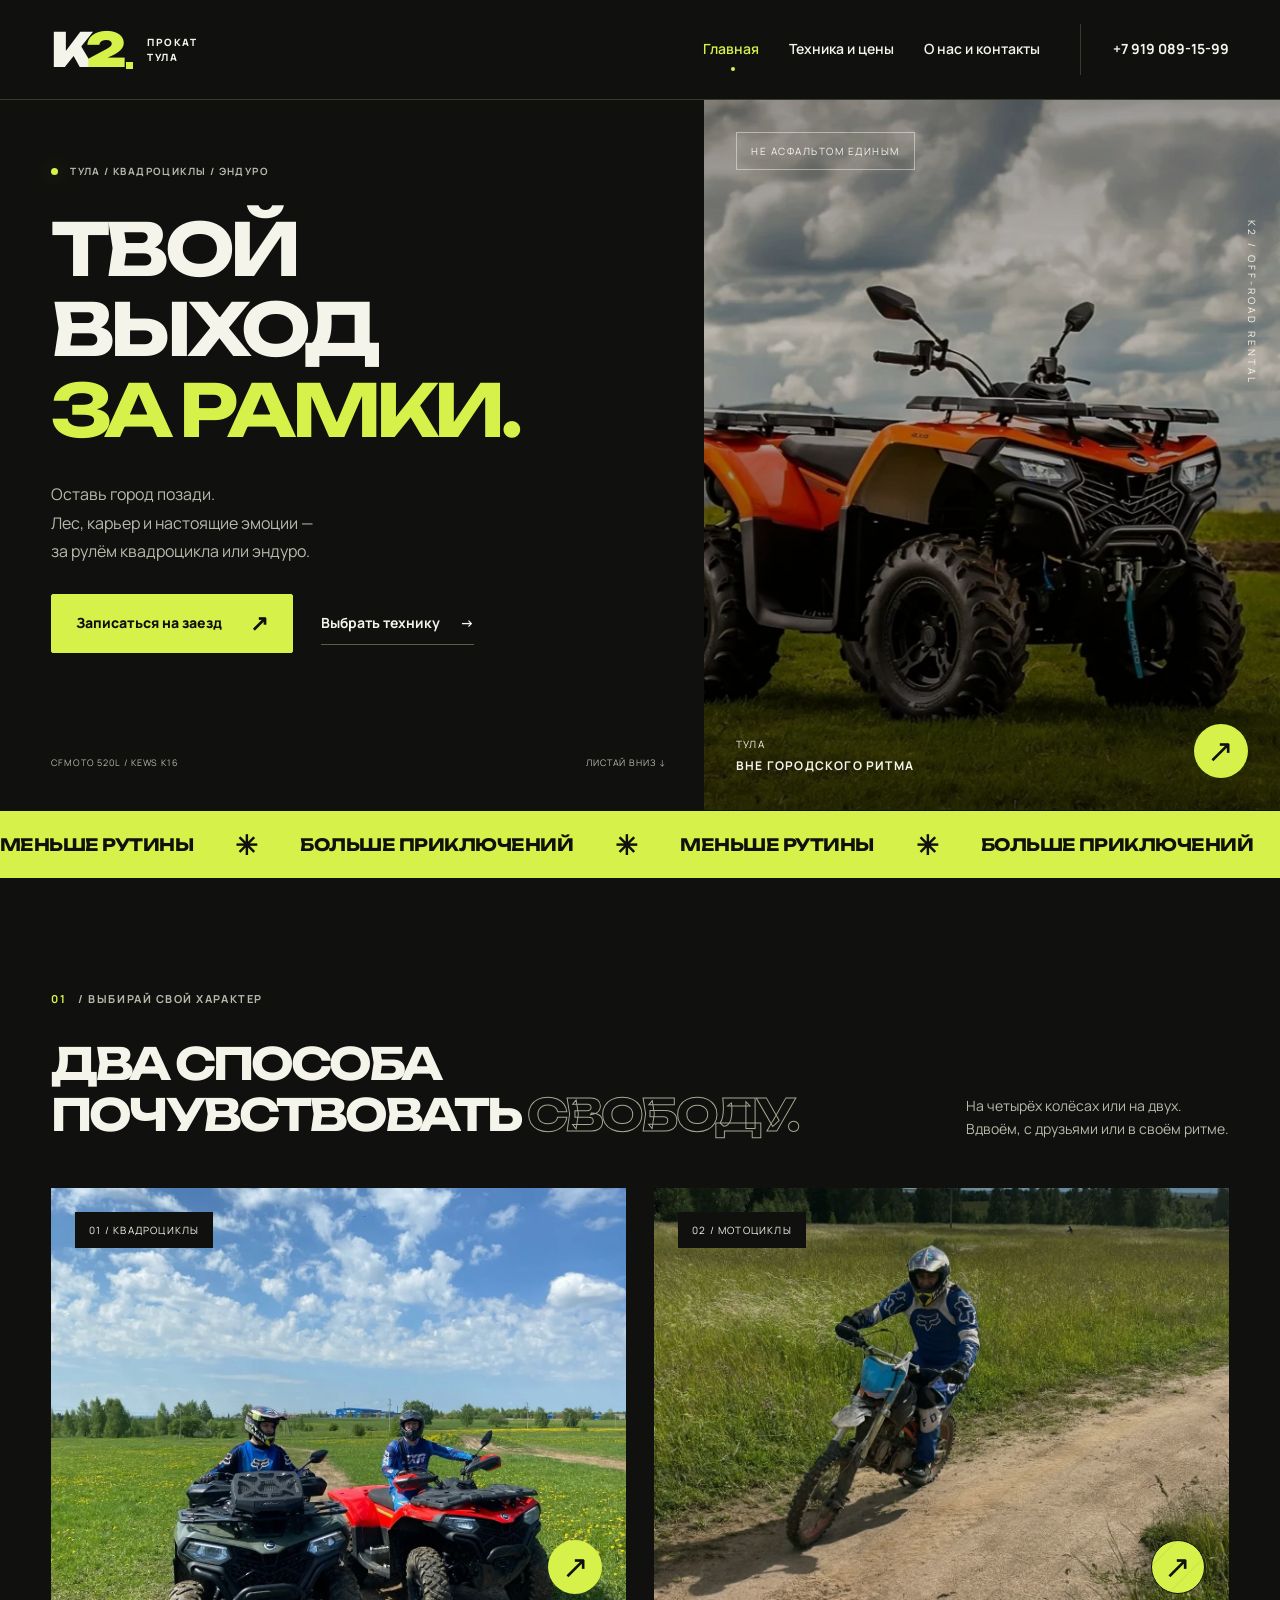
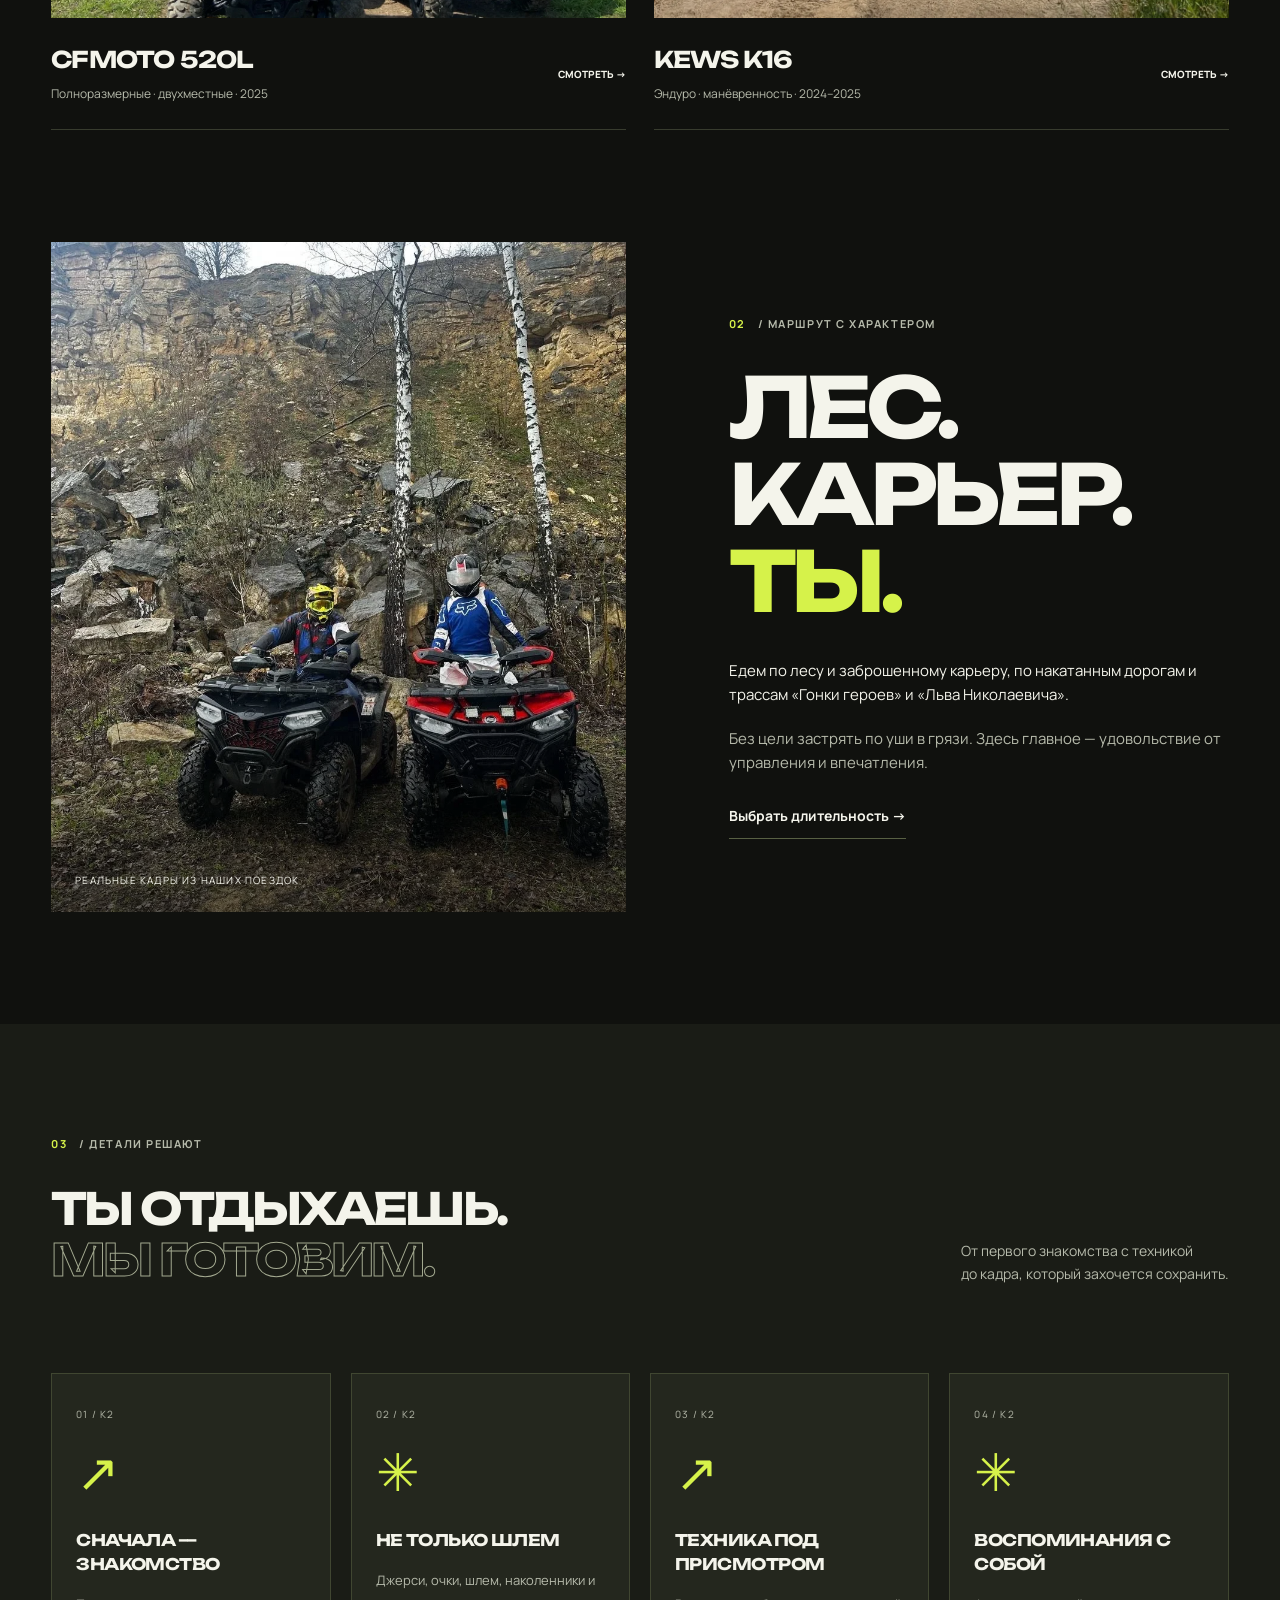
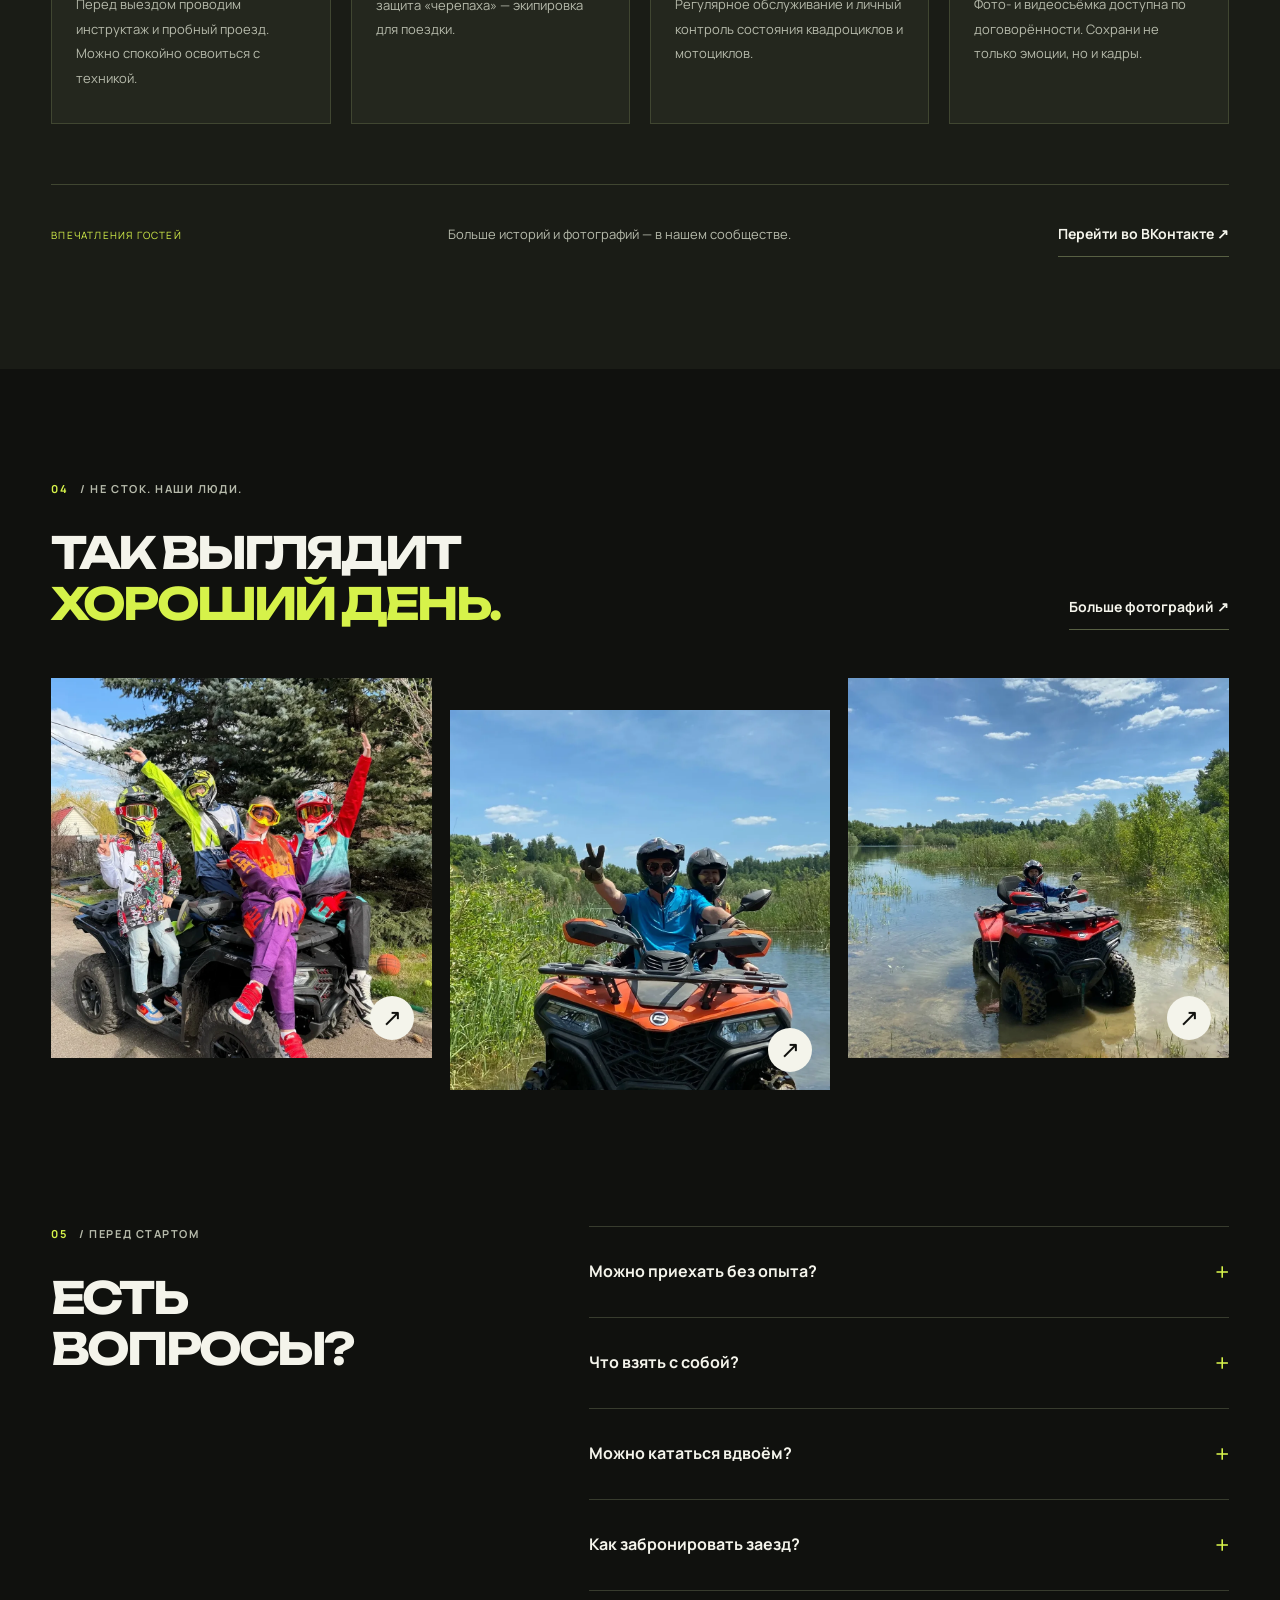
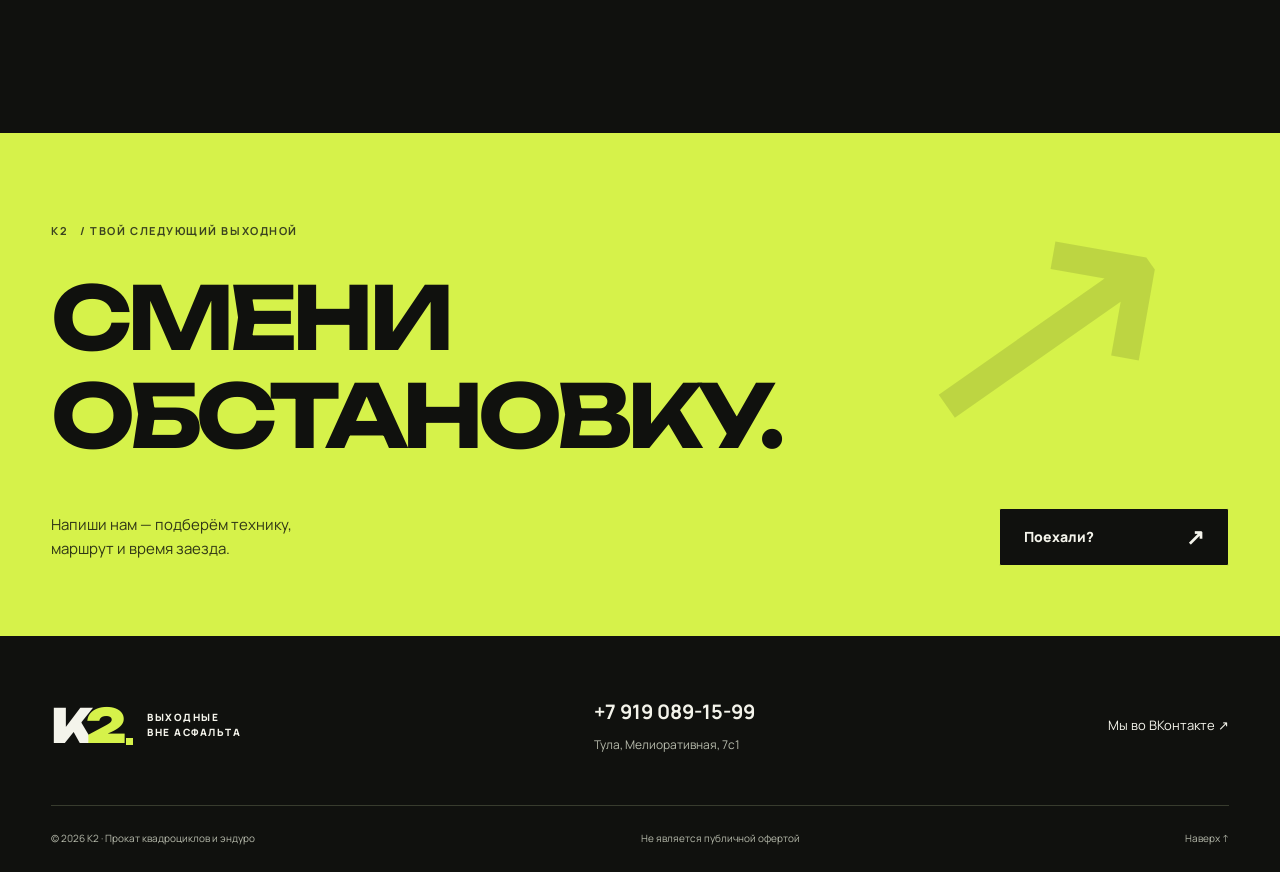
==== index.html @ 53bbabae "feat: build three-page K2 rental website with real VK photos and animations" ====
<!doctype html>
<html lang="ru"><head><meta charset="utf-8"><meta name="viewport" content="width=device-width, initial-scale=1"><meta name="theme-color" content="#10110e"><title>K2 — прокат квадроциклов и эндуро в Туле</title><meta name="description" content="Квадроциклы CFMOTO 520L и эндуро KEWS K16 в Туле. Лес, карьер, экипировка и инструктаж. Выбери свой формат отдыха с K2."><meta property="og:title" content="K2 — прокат квадроциклов и эндуро в Туле"><meta property="og:description" content="Квадроциклы CFMOTO 520L и эндуро KEWS K16 в Туле. Лес, карьер, экипировка и инструктаж. Выбери свой формат отдыха с K2."><meta property="og:type" content="website"><link rel="icon" href="assets/favicon.svg" type="image/svg+xml"><link rel="stylesheet" href="assets/fonts/fonts.css"><link rel="stylesheet" href="assets/site.css"><script src="assets/site.js" defer></script></head>
<body><a class="skip" href="#main">К содержанию</a><header class="header"><a class="brand" href="index.html" aria-label="K2 — главная"><span class="brand-mark">K<span>2</span><i></i></span><span class="brand-caption">ПРОКАТ<br>ТУЛА</span></a><nav class="nav" id="navigation" aria-label="Основная навигация"><a href="index.html" aria-current=page>Главная</a><a href="rental.html" >Техника и цены</a><a href="contacts.html" >О нас и контакты</a></nav><a class="header-phone" href="tel:+79190891599">+7 919 089-15-99</a><button class="menu-toggle" aria-expanded="false" aria-controls="navigation" aria-label="Открыть меню"><span></span><span></span></button></header>
<main id="main">
<section class="hero"><div class="hero-copy"><p class="eyebrow"><span class="status-dot"></span> ТУЛА / КВАДРОЦИКЛЫ / ЭНДУРО</p><h1>ТВОЙ<br>ВЫХОД<br><span class="accent">ЗА РАМКИ.</span></h1><p class="hero-lead">Оставь город позади.<br>Лес, карьер и настоящие эмоции —<br>за рулём квадроцикла или эндуро.</p><div class="hero-actions"><a class="button" href="https://vk.me/k2renttula" target="_blank" rel="noopener noreferrer">Записаться на заезд <span aria-hidden="true">↗</span></a><a class="text-link" href="rental.html">Выбрать технику <span>→</span></a></div><div class="hero-meta"><span>CFMOTO 520L / KEWS K16</span><a href="#fleet" aria-label="Перейти к технике">ЛИСТАЙ ВНИЗ ↓</a></div></div><div class="hero-visual"><img class="" src="assets/img/ride-0.webp" alt="Оранжевый квадроцикл K2 на фоне поля и облачного неба" fetchpriority=high decoding="sync"><span class="visual-top">НЕ АСФАЛЬТОМ ЕДИНЫМ</span><div class="visual-bottom"><span>ТУЛА<br><strong>ВНЕ ГОРОДСКОГО РИТМА</strong></span><span class="round-arrow" aria-hidden="true">↗</span></div><div class="vertical-label">K2 / OFF-ROAD RENTAL</div></div></section>
<div class="ticker" aria-hidden="true"><div><span>МЕНЬШЕ РУТИНЫ</span><b>✳</b><span>БОЛЬШЕ ПРИКЛЮЧЕНИЙ</span><b>✳</b><span>МЕНЬШЕ РУТИНЫ</span><b>✳</b><span>БОЛЬШЕ ПРИКЛЮЧЕНИЙ</span><b>✳</b><span>МЕНЬШЕ РУТИНЫ</span><b>✳</b><span>БОЛЬШЕ ПРИКЛЮЧЕНИЙ</span><b>✳</b><span>МЕНЬШЕ РУТИНЫ</span><b>✳</b><span>БОЛЬШЕ ПРИКЛЮЧЕНИЙ</span><b>✳</b></div></div>
<section class="section fleet" id="fleet"><div class="section-heading reveal"><div><p class="eyebrow"><span>01</span> / ВЫБИРАЙ СВОЙ ХАРАКТЕР</p><h2>ДВА СПОСОБА<br>ПОЧУВСТВОВАТЬ <span class="outline">СВОБОДУ.</span></h2></div><p>На четырёх колёсах или на двух.<br>Вдвоём, с друзьями или в своём ритме.</p></div><div class="fleet-grid"><a class="fleet-card reveal" href="rental.html#atv"><div class="fleet-photo"><img class="" src="assets/img/ride-5.webp" alt="Два квадроцикла K2 на маршруте в поле" loading=eager decoding="sync"><span class="tag">01 / КВАДРОЦИКЛЫ</span><span class="round-arrow">↗</span></div><div class="fleet-caption"><div><h3>CFMOTO 520L</h3><p>Полноразмерные · двухместные · 2025</p></div><span>СМОТРЕТЬ →</span></div></a><a class="fleet-card enduro-card reveal" href="rental.html#enduro"><div class="fleet-photo enduro-photo"><img src="assets/img/enduro.webp" alt="Гость K2 на эндуро на грунтовой дороге" loading="eager" decoding="sync"><span class="tag">02 / МОТОЦИКЛЫ</span><span class="round-arrow">↗</span></div><div class="fleet-caption"><div><h3>KEWS K16</h3><p>Эндуро · манёвренность · 2024–2025</p></div><span>СМОТРЕТЬ →</span></div></a></div></section>
<section class="section route-section"><div class="route-photo"><img class="" src="assets/img/ride-1.webp" alt="Гости K2 на квадроциклах у скалистого карьера" loading=eager decoding="sync"><span class="image-note">РЕАЛЬНЫЕ КАДРЫ ИЗ НАШИХ ПОЕЗДОК</span></div><div class="route-copy reveal"><p class="eyebrow"><span>02</span> / МАРШРУТ С ХАРАКТЕРОМ</p><h2>ЛЕС.<br>КАРЬЕР.<br><span class="accent">ТЫ.</span></h2><p>Едем по лесу и заброшенному карьеру, по накатанным дорогам и трассам «Гонки героев» и «Льва Николаевича».</p><p class="muted">Без цели застрять по уши в грязи. Здесь главное — удовольствие от управления и впечатления.</p><a class="text-link" href="rental.html#prices">Выбрать длительность →</a></div></section>
<section class="section experience"><div class="section-heading reveal"><div><p class="eyebrow"><span>03</span> / ДЕТАЛИ РЕШАЮТ</p><h2>ТЫ ОТДЫХАЕШЬ.<br><span class="outline">МЫ ГОТОВИМ.</span></h2></div><p>От первого знакомства с техникой<br>до кадра, который захочется сохранить.</p></div><div class="floating-stage"><article class="float-card"><span class="card-index">01 / K2</span><span class="float-symbol" aria-hidden="true">↗</span><h3>СНАЧАЛА — ЗНАКОМСТВО</h3><p>Перед выездом проводим инструктаж и пробный проезд. Можно спокойно освоиться с техникой.</p></article><article class="float-card"><span class="card-index">02 / K2</span><span class="float-symbol" aria-hidden="true">✳</span><h3>НЕ ТОЛЬКО ШЛЕМ</h3><p>Джерси, очки, шлем, наколенники и защита «черепаха» — экипировка для поездки.</p></article><article class="float-card"><span class="card-index">03 / K2</span><span class="float-symbol" aria-hidden="true">↗</span><h3>ТЕХНИКА ПОД ПРИСМОТРОМ</h3><p>Регулярное обслуживание и личный контроль состояния квадроциклов и мотоциклов.</p></article><article class="float-card"><span class="card-index">04 / K2</span><span class="float-symbol" aria-hidden="true">✳</span><h3>ВОСПОМИНАНИЯ С СОБОЙ</h3><p>Фото- и видеосъёмка доступна по договорённости. Сохрани не только эмоции, но и кадры.</p></article></div><div class="review-note"><span>ВПЕЧАТЛЕНИЯ ГОСТЕЙ</span><p>Больше историй и фотографий — в нашем сообществе.</p><a class="text-link" href="https://vk.ru/k2renttula" target="_blank" rel="noopener noreferrer">Перейти во ВКонтакте ↗</a></div></section>
<section class="section moments"><div class="section-heading reveal"><div><p class="eyebrow"><span>04</span> / НЕ СТОК. НАШИ ЛЮДИ.</p><h2>ТАК ВЫГЛЯДИТ<br><span class="accent">ХОРОШИЙ ДЕНЬ.</span></h2></div><a class="text-link" href="contacts.html#gallery">Больше фотографий ↗</a></div><div class="photo-grid"><button class="photo-button photo-0" data-photo="assets/img/ride-2.webp" data-caption="Друзья в яркой экипировке перед поездкой" aria-label="Увеличить: Друзья в яркой экипировке перед поездкой"><img class="" src="assets/img/ride-2.webp" alt="Друзья в яркой экипировке перед поездкой" loading=eager decoding="sync"><span aria-hidden="true">↗</span></button><button class="photo-button photo-1" data-photo="assets/img/ride-6.webp" data-caption="Поездка вдвоём на оранжевом квадроцикле" aria-label="Увеличить: Поездка вдвоём на оранжевом квадроцикле"><img class="" src="assets/img/ride-6.webp" alt="Поездка вдвоём на оранжевом квадроцикле" loading=eager decoding="sync"><span aria-hidden="true">↗</span></button><button class="photo-button photo-2" data-photo="assets/img/ride-8.webp" data-caption="Квадроцикл у воды на маршруте K2" aria-label="Увеличить: Квадроцикл у воды на маршруте K2"><img class="" src="assets/img/ride-8.webp" alt="Квадроцикл у воды на маршруте K2" loading=eager decoding="sync"><span aria-hidden="true">↗</span></button></div></section>
<section class="section faq-section"><div><p class="eyebrow"><span>05</span> / ПЕРЕД СТАРТОМ</p><h2>ЕСТЬ<br>ВОПРОСЫ?</h2></div><div class="faq-list"><details><summary>Можно приехать без опыта?<span aria-hidden="true">+</span></summary><p>Перед арендой проводим инструктаж и тестовый проезд. Расскажи при записи о своём опыте: поможем выбрать подходящую технику и формат.</p></details><details><summary>Что взять с собой?<span aria-hidden="true">+</span></summary><p>Надень удобную одежду по погоде и закрытую обувь, которую не жалко испачкать. Комплект экипировки и необходимые документы уточни при записи.</p></details><details><summary>Можно кататься вдвоём?<span aria-hidden="true">+</span></summary><p>CFMOTO 520L — полноразмерный двухместный квадроцикл. Условия поездки с пассажиром и итоговую стоимость уточни у администратора.</p></details><details><summary>Как забронировать заезд?<span aria-hidden="true">+</span></summary><p>Напиши в сообщения сообщества ВКонтакте или позвони по номеру +7 919 089-15-99. Согласуем дату, время, технику и стоимость. Кнопка записи открывает диалог с K2.</p></details></div></section><section class="cta section"><div class="cta-orbit" aria-hidden="true">↗</div><p class="eyebrow"><span>K2</span> / ТВОЙ СЛЕДУЮЩИЙ ВЫХОДНОЙ</p><h2>СМЕНИ<br>ОБСТАНОВКУ<span class="accent">.</span></h2><div class="cta-bottom"><p>Напиши нам — подберём технику,<br>маршрут и время заезда.</p><a class="button" href="https://vk.me/k2renttula" target="_blank" rel="noopener noreferrer">Поехали? <span aria-hidden="true">↗</span></a></div></section></main>
<footer class="footer"><div class="footer-top"><a class="brand" href="index.html"><span class="brand-mark">K<span>2</span><i></i></span><span class="brand-caption">ВЫХОДНЫЕ<br>ВНЕ АСФАЛЬТА</span></a><div><a href="tel:+79190891599">+7 919 089-15-99</a><p>Тула, Мелиоративная, 7с1</p></div><a href="https://vk.ru/k2renttula" target="_blank" rel="noopener noreferrer">Мы во ВКонтакте ↗</a></div><div class="footer-bottom"><span>© <span data-year>2026</span> K2 · Прокат квадроциклов и эндуро</span><span>Не является публичной офертой</span><a href="#main">Наверх ↑</a></div></footer>
<dialog class="lightbox" aria-label="Просмотр фотографии"><button class="lightbox-close" aria-label="Закрыть фотографию">×</button><button class="lightbox-prev" aria-label="Предыдущая фотография">←</button><figure><img src="assets/img/ride-0.webp" alt=""><figcaption></figcaption></figure><button class="lightbox-next" aria-label="Следующая фотография">→</button></dialog></body></html>
---- assets/fonts/fonts.css ----
@font-face {
  font-family: 'Manrope';
  font-style: normal;
  font-weight: 400;
  font-display: swap;
  src: url(font-0.ttf) format('truetype');
}
@font-face {
  font-family: 'Manrope';
  font-style: normal;
  font-weight: 500;
  font-display: swap;
  src: url(font-1.ttf) format('truetype');
}
@font-face {
  font-family: 'Manrope';
  font-style: normal;
  font-weight: 600;
  font-display: swap;
  src: url(font-2.ttf) format('truetype');
}
@font-face {
  font-family: 'Manrope';
  font-style: normal;
  font-weight: 700;
  font-display: swap;
  src: url(font-3.ttf) format('truetype');
}
@font-face {
  font-family: 'Manrope';
  font-style: normal;
  font-weight: 800;
  font-display: swap;
  src: url(font-4.ttf) format('truetype');
}
@font-face {
  font-family: 'Unbounded';
  font-style: normal;
  font-weight: 500;
  font-display: swap;
  src: url(font-5.ttf) format('truetype');
}
@font-face {
  font-family: 'Unbounded';
  font-style: normal;
  font-weight: 600;
  font-display: swap;
  src: url(font-6.ttf) format('truetype');
}
@font-face {
  font-family: 'Unbounded';
  font-style: normal;
  font-weight: 700;
  font-display: swap;
  src: url(font-7.ttf) format('truetype');
}
@font-face {
  font-family: 'Unbounded';
  font-style: normal;
  font-weight: 800;
  font-display: swap;
  src: url(font-8.ttf) format('truetype');
}
@font-face {
  font-family: 'Unbounded';
  font-style: normal;
  font-weight: 900;
  font-display: swap;
  src: url(font-9.ttf) format('truetype');
}
---- assets/site.css ----
:root{--bg:#10110e;--surface:#1a1c16;--ink:#f4f4eb;--dim:#b6baab;--accent:#d6f24a;--line:#383c2e;--display:'Unbounded',sans-serif;--body:'Manrope',Arial,sans-serif}*{box-sizing:border-box}html{scroll-behavior:smooth;scroll-padding-top:100px}body{margin:0;background:var(--bg);color:var(--ink);font:16px/1.6 var(--body);overflow-x:clip}a{color:inherit;text-decoration:none}button,input{font:inherit}button,a{-webkit-tap-highlight-color:transparent}button{color:inherit}button:not(:disabled),summary{cursor:pointer}img{display:block;width:100%;height:100%;object-fit:cover}h1,h2,h3,p,figure{margin:0}h1,h2,h3{font-family:var(--display);font-weight:700}h1,h2{line-height:1.16;letter-spacing:-.065em}h1{font-size:clamp(36px,5.9vw,92px)}h2{font-size:clamp(30px,3.45vw,54px)}h3{line-height:1.4;letter-spacing:-.035em}p{max-width:65ch}a,button{touch-action:manipulation}a:focus-visible,button:focus-visible,summary:focus-visible{outline:3px solid var(--accent);outline-offset:6px}.skip{position:fixed;top:-100px;left:20px;padding:12px 20px;background:var(--accent);color:var(--bg);z-index:100}.skip:focus{top:16px}.header{height:100px;display:flex;align-items:center;gap:40px;padding:0 4vw;border-bottom:1px solid var(--line);position:relative;z-index:20;background:var(--bg)}.brand{display:flex;align-items:center;gap:18px;flex-shrink:0}.brand-mark{font-family:var(--display);font-size:47px;font-weight:900;line-height:1;letter-spacing:-7px;position:relative;padding-right:9px}.brand-mark>span{color:var(--accent)}.brand-mark i{display:block;background:var(--accent);width:7px;height:7px;position:absolute;right:-4px;bottom:4px}.brand-caption{font-size:10px;font-weight:800;line-height:1.5;letter-spacing:.15em}.nav{display:flex;gap:30px;margin-left:auto;font-size:14px;font-weight:600}.nav a{position:relative;padding:14px 0}.nav a[aria-current],.nav a:hover{color:var(--accent)}.nav a[aria-current]:after{content:'';width:4px;height:4px;background:var(--accent);position:absolute;bottom:4px;left:50%;border-radius:50%}.header-phone{font-size:14px;font-weight:700;border-left:1px solid var(--line);padding:14px 0 14px 32px}.menu-toggle{display:none;border:0;background:none;width:48px;height:48px;padding:12px}.menu-toggle span{display:block;background:var(--ink);height:2px;margin:6px 0;transition:transform .25s}.section{padding:112px 4vw;max-width:1680px;margin:auto}.eyebrow{display:flex;align-items:center;gap:12px;font-size:11px;line-height:1.5;font-weight:700;letter-spacing:.14em;margin-bottom:30px;color:var(--dim)}.eyebrow>span{color:var(--accent)}.status-dot{display:inline-block;width:7px;height:7px;background:var(--accent);border-radius:50%;box-shadow:0 0 20px #d6f24a55}.accent{color:var(--accent)}.outline{color:var(--ink)}@supports(-webkit-text-stroke:1px white){.outline{color:transparent;-webkit-text-stroke:1px #a3a990}}.muted{color:var(--dim)}.button{display:inline-flex;min-height:58px;align-items:center;justify-content:space-between;gap:28px;background:var(--accent);color:var(--bg);padding:17px 24px;font-size:14px;font-weight:800;border:1px solid var(--accent);border-radius:2px;transition:background .25s,transform .25s,color .25s}.button span{font-size:22px;line-height:1}.button:hover{background:#e4ff6d;transform:translateY(-3px)}.button-outline{background:transparent;color:var(--ink);border-color:#5a604d}.button-outline:hover{color:var(--bg)}.button-dark{background:var(--bg);color:var(--ink);border-color:var(--bg)}.button-dark:hover{background:#2c3020;color:var(--ink)}.text-link{display:inline-flex;min-height:44px;align-items:center;gap:20px;font-size:14px;font-weight:700;border-bottom:1px solid #586043;padding:8px 0}.text-link:hover{color:var(--accent)}.hero{display:grid;grid-template-columns:55% 45%;min-height:710px;max-width:1680px;margin:auto}.hero-copy{padding:64px 3vw 30px 4vw;display:flex;flex-direction:column;position:relative;z-index:1}.hero .eyebrow{margin-bottom:30px;font-size:10px}.hero h1{font-size:clamp(46px,5.65vw,88px);line-height:1.11}.hero-lead{font-size:16px;color:var(--dim);margin:30px 0 28px;line-height:1.8}.hero-actions{display:flex;align-items:center;gap:28px;flex-wrap:wrap}.hero-meta{display:flex;justify-content:space-between;gap:16px;font-size:9px;letter-spacing:.1em;padding-top:48px;margin-top:auto;color:var(--dim)}.hero-meta a{min-height:24px}.hero-visual{position:relative;overflow:hidden;min-height:660px;background:#33402a}.hero-visual>img{position:absolute;inset:0;object-position:54% center;filter:brightness(.77);animation:hero-in 1.8s ease both;transform:scale(1.02)}.hero-visual:after{content:'';position:absolute;inset:0;background:linear-gradient(180deg,#0003,transparent 35%,#000a)}.visual-top{position:absolute;z-index:2;top:32px;left:32px;font-size:10px;letter-spacing:.15em;border:1px solid #ffffff70;padding:10px 14px}.visual-bottom{position:absolute;z-index:2;bottom:32px;left:32px;right:32px;display:flex;justify-content:space-between;align-items:flex-end;font-size:10px;letter-spacing:.12em;line-height:2}.visual-bottom strong{font-size:12px}.round-arrow{display:flex;align-items:center;justify-content:center;width:54px;height:54px;border:1px solid #d6f24a80;border-radius:50%;background:var(--accent);color:var(--bg);font:32px/1 Arial,sans-serif}.vertical-label{writing-mode:vertical-rl;position:absolute;top:120px;right:20px;z-index:3;font-size:10px;letter-spacing:.3em}.ticker{padding:20px 0;background:var(--accent);color:var(--bg);overflow:hidden;border-top:1px solid var(--bg);border-bottom:1px solid var(--bg)}.ticker>div{display:flex;width:max-content;align-items:center;gap:42px;animation:ticker 38s linear infinite}.ticker span{font:700 17px/1.5 var(--display);letter-spacing:-.03em}.ticker b{font-size:27px;line-height:1}.section-heading{display:flex;align-items:flex-end;justify-content:space-between;gap:40px;margin-bottom:48px}.section-heading>p{font-size:14px;color:var(--dim);flex-shrink:0}.fleet-grid{display:grid;grid-template-columns:1fr 1fr;gap:28px}.fleet-photo{height:430px;position:relative;overflow:hidden;background:var(--surface)}.fleet-photo img{transition:transform .8s cubic-bezier(.2,.8,.2,1)}.fleet-card:hover img{transform:scale(1.05)}.tag{position:absolute;left:24px;top:24px;z-index:2;font-size:10px;letter-spacing:.12em;background:var(--bg);padding:10px 14px;color:var(--ink)}.fleet-photo .round-arrow{position:absolute;bottom:24px;right:24px;transition:transform .3s}.fleet-card:hover .round-arrow{transform:rotate(45deg)}.fleet-caption{display:flex;align-items:center;justify-content:space-between;gap:16px;padding:26px 0;border-bottom:1px solid var(--line)}.fleet-caption h3{font-size:23px}.fleet-caption p{color:var(--dim);font-size:12px;margin-top:8px}.fleet-caption>span{font-size:10px;font-weight:800;white-space:nowrap}.enduro-photo{background:var(--accent)!important;color:var(--bg);position:relative;overflow:hidden;isolation:isolate}.enduro-photo:after{content:'';position:absolute;inset:0;background:repeating-linear-gradient(135deg,transparent,transparent 29px,#10110e0d 30px,#10110e0d 31px);pointer-events:none}.type-poster{font-family:var(--display);font-weight:900;font-size:clamp(64px,10vw,156px);line-height:.95;letter-spacing:-.075em;padding:85px 35px 25px;transform:rotate(-7deg)}.type-poster>span{color:transparent;-webkit-text-stroke:2px var(--bg)}.type-poster>i{font-family:Arial,sans-serif;position:absolute;right:30px;bottom:30px;font-style:normal;font-size:100px}.enduro-photo .round-arrow{background:var(--bg);color:var(--accent);border-color:var(--bg)}.route-section{display:grid;grid-template-columns:1.15fr 1fr;gap:8vw;padding-top:0;align-items:center}.route-photo{height:670px;position:relative}.route-photo:after{content:'';position:absolute;inset:60% 0 0;background:linear-gradient(transparent,#0009)}.image-note{position:absolute;left:24px;bottom:24px;z-index:2;font-size:10px;letter-spacing:.12em}.route-copy h2{font-size:clamp(52px,6.5vw,100px);line-height:1.05;margin-bottom:34px}.route-copy p:not(.eyebrow){margin-bottom:20px;font-size:15px}.experience{background:var(--surface);max-width:none}.experience .section-heading,.floating-stage,.review-note{max-width:1545px;margin-left:auto;margin-right:auto}.floating-stage{display:grid;grid-template-columns:repeat(4,1fr);gap:20px;padding:40px 0 60px}.float-card{position:relative;background:#24271e;border:1px solid #404631;padding:26px 24px 32px;animation:card-float 7s ease-in-out infinite;--rotation:-3deg}.float-card:nth-child(2){--rotation:3deg;animation-delay:-2s}.float-card:nth-child(3){--rotation:-2deg;animation-delay:-4s}.float-card:nth-child(4){--rotation:4deg;animation-delay:-1s}.float-card:hover,.floating-stage:focus-within .float-card{animation-play-state:paused}.card-index{font-size:10px;color:var(--dim);letter-spacing:.12em}.float-symbol{display:block;color:var(--accent);font-size:52px;margin:20px 0 30px;line-height:1}.float-card h3{font-size:16px;line-height:1.5;margin-bottom:16px}.float-card p{color:var(--dim);font-size:13px;line-height:1.9}.review-note{border-top:1px solid #404631;padding-top:28px;display:flex;align-items:center;justify-content:space-between;gap:28px}.review-note>span{font-size:10px;letter-spacing:.12em;color:var(--accent)}.review-note>p{font-size:13px;color:var(--dim)}.photo-grid{display:grid;grid-template-columns:repeat(3,minmax(0,1fr));gap:18px}.photo-button{padding:0;border:0;position:relative;height:380px;overflow:hidden;background:var(--surface);border-radius:0;text-align:left}.photo-button img{transition:transform .7s}.photo-button:hover img{transform:scale(1.05)}.photo-button>span{position:absolute;bottom:18px;right:18px;display:grid;place-items:center;width:44px;height:44px;border-radius:50%;background:var(--ink);color:var(--bg);font-size:24px}.moments .photo-1{transform:translateY(32px)}.faq-section{display:grid;grid-template-columns:1fr 1.4fr;gap:80px;padding-top:56px}.faq-list details{border-top:1px solid var(--line);padding:0}.faq-list details:last-child{border-bottom:1px solid var(--line)}summary{display:flex;align-items:center;justify-content:space-between;gap:20px;list-style:none;padding:25px 0;font-size:16px;font-weight:700}summary::-webkit-details-marker{display:none}summary span{font-size:25px;font-weight:400;color:var(--accent);transition:transform .2s}details[open] summary span{transform:rotate(45deg)}details>p{padding:0 48px 26px 0;color:var(--dim);font-size:14px;line-height:1.9}.cta{margin-top:30px;background:var(--accent);color:var(--bg);position:relative;overflow:hidden;isolation:isolate;max-width:none;padding-top:90px;padding-bottom:70px}.cta .eyebrow,.cta .eyebrow span{color:#3b4320}.cta h2{font-size:clamp(38px,6.8vw,108px);line-height:1.12;position:relative}.cta .accent{color:var(--bg)}.cta-bottom{display:flex;align-items:center;justify-content:space-between;gap:40px;position:relative;margin-top:44px}.cta-bottom p{font-size:15px;color:#303716}.cta .button{background:var(--bg);color:var(--ink);min-width:230px}.cta .button:hover{background:#30371e}.cta-orbit{position:absolute;right:7vw;top:20px;font:400 340px/1 Arial,sans-serif;opacity:.12;transform:rotate(10deg);z-index:-1}.footer{padding:60px 4vw 26px}.footer-top{display:flex;align-items:center;justify-content:space-between;gap:32px;padding-bottom:50px}.footer-top>div>a{font-weight:700;font-size:20px}.footer-top p{font-size:12px;color:var(--dim);margin-top:7px}.footer-top>a:last-child{font-size:13px}.footer-bottom{border-top:1px solid var(--line);padding-top:24px;display:flex;justify-content:space-between;gap:24px;font-size:10px;color:var(--dim)}.page-intro{padding-top:85px;padding-bottom:72px;border-bottom:1px solid var(--line)}.page-intro h1{font-size:clamp(34px,5.4vw,84px)}.intro-bottom{display:flex;justify-content:space-between;gap:32px;align-items:flex-end;margin-top:40px}.intro-bottom>p{font-size:15px;color:var(--dim)}.machine{display:grid;grid-template-columns:1.05fr 1fr;gap:7vw;align-items:center;border-bottom:1px solid var(--line)}.machine-photo{height:590px;position:relative}.machine-copy h2{font-size:clamp(46px,5.5vw,86px);margin-bottom:25px}.machine-copy>p:not(.eyebrow){color:var(--dim);font-size:15px}.specs{display:grid;grid-template-columns:1fr 1fr;gap:22px;margin:30px 0}.specs>div{border-top:1px solid var(--line);padding-top:14px}.specs dt{font-size:10px;letter-spacing:.06em;color:var(--dim);margin-bottom:5px}.specs dd{margin:0;font-size:14px;font-weight:700}.machine-reverse .machine-photo{order:2}.machine-reverse .type-poster{padding-top:140px;font-size:clamp(90px,11vw,170px)}.price-grid{display:grid;grid-template-columns:repeat(3,1fr);gap:20px}.price-card{border:1px solid var(--line);padding:30px 26px;display:flex;flex-direction:column;background:var(--surface)}.price-top{display:flex;justify-content:space-between;gap:10px;font-size:9px;letter-spacing:.08em;color:var(--dim);min-height:25px}.price-top b{font-size:8px;font-weight:800}.price-card h3{font-size:16px;margin:34px 0 18px}.duration{font-size:24px;font-weight:500}.price{font-family:var(--display);font-weight:700;font-size:clamp(25px,3vw,48px);letter-spacing:-.06em;margin:28px 0 22px;white-space:nowrap}.price>span{font-size:.65em}.price-desc{font-size:13px;color:var(--dim);margin-bottom:30px;min-height:48px}.price-card .button{margin-top:auto;font-size:12px;padding-left:16px;padding-right:16px;gap:12px}.price-card.featured{background:var(--accent);color:var(--bg);border-color:var(--accent)}.featured .price-top,.featured .price-desc{color:#3b4320}.price-note{font-size:11px;color:var(--dim);margin-top:25px;max-width:100ch}.preparation{display:grid;grid-template-columns:1fr 1.4fr;gap:80px;padding-top:20px}.steps{list-style:none;padding:0;margin:0}.steps li{display:flex;gap:28px;border-top:1px solid var(--line);padding:30px 0}.steps li>span{font:500 24px/1.5 var(--display);color:var(--accent)}.steps h3{font-size:16px;margin-bottom:12px}.steps p{color:var(--dim);font-size:14px}.about-split{display:grid;grid-template-columns:1fr 1fr;gap:7vw;align-items:center}.about-image{height:630px}.about-copy h2{margin-bottom:32px}.large-text{font-size:22px;line-height:1.65;margin-bottom:24px}.about-copy>p.muted{font-size:14px;margin-top:18px}.contact-section{display:grid;grid-template-columns:1fr 1.2fr;gap:7vw;border-top:1px solid var(--line);border-bottom:1px solid var(--line)}.contact-section>div>p.muted{font-size:14px;margin-top:28px}.contact-info>div{padding:0 0 28px;margin-bottom:28px;border-bottom:1px solid var(--line)}.contact-info>div:last-child{margin-bottom:0;padding-bottom:0;border-bottom:0}.label{font-size:10px;letter-spacing:.14em;color:var(--dim);display:block;margin-bottom:13px}.contact-phone{font-size:clamp(20px,2.5vw,38px);font-weight:700;letter-spacing:-.05em}.contact-address{font-size:22px;margin-bottom:10px}.contact-links{display:flex;gap:24px;align-items:center;flex-wrap:wrap}.album-link{margin-top:32px}.gallery-section .photo-button{height:340px}.lightbox{padding:0;border:1px solid var(--line);background:#10110ef5;width:96vw;height:94vh;max-width:1440px;max-height:1000px;color:var(--ink);overflow:hidden}.lightbox::backdrop{background:#000d;backdrop-filter:blur(8px)}.lightbox[open]{display:flex;align-items:center;justify-content:center}.lightbox figure{width:85%;height:85%;display:flex;flex-direction:column;align-items:center;justify-content:center}.lightbox figure img{height:calc(100% - 44px);width:100%;object-fit:contain}.lightbox figcaption{font-size:13px;margin-top:18px;color:var(--dim)}.lightbox button{background:var(--surface);border:1px solid var(--line);width:48px;height:48px;position:absolute;z-index:1;font:26px Arial,sans-serif}.lightbox-close{top:12px;right:12px}.lightbox-prev{left:12px;top:50%}.lightbox-next{right:12px;top:50%}.reveal{opacity:1;transform:none}.motion-ready .reveal{opacity:0;transform:translateY(25px);transition:opacity .7s,transform .7s}.motion-ready .reveal.is-visible{opacity:1;transform:none}@keyframes ticker{to{transform:translateX(-50%)}}@keyframes card-float{0%,100%{transform:translateY(0) rotate(var(--rotation))}50%{transform:translateY(-14px) rotate(calc(var(--rotation) * -1))}}@keyframes hero-in{from{transform:scale(1.12);opacity:.3}to{transform:scale(1.02);opacity:1}}
@media(min-width:1680px){.hero{border-left:1px solid var(--line);border-right:1px solid var(--line)}.header,.footer{padding-left:max(4vw,calc((100vw - 1545px)/2));padding-right:max(4vw,calc((100vw - 1545px)/2))}}@media(max-width:1150px){.header{gap:24px;height:88px}.nav{gap:22px;font-size:12px}.header-phone{font-size:12px;padding-left:24px}.brand-caption{font-size:8px}.hero{min-height:660px}.hero-copy{padding-top:48px}.hero h1{font-size:5.9vw}.hero-actions{gap:16px}.hero-actions .button{padding:16px 18px;font-size:12px;gap:18px}.hero-actions .text-link{font-size:12px}.section{padding-top:84px;padding-bottom:84px}.section-heading{gap:25px}.section-heading>p{font-size:12px}.fleet-photo{height:350px}.fleet-caption>span{display:none}.route-photo{height:570px}.floating-stage{grid-template-columns:repeat(2,1fr);gap:32px}.float-card{padding:24px 28px}.float-symbol{margin:18px 0}.review-note{flex-wrap:wrap}.machine-photo{height:540px}.price-card{padding:24px 18px}.price-card h3{font-size:13px}.price-card .button{font-size:10px}.price-top{flex-direction:column}.preparation,.faq-section{gap:45px}.contact-links .button{font-size:12px}.photo-button{height:300px}.gallery-section .photo-button{height:290px}.hero-visual{min-height:660px}.footer-top>div>a{font-size:18px}}
@media(max-width:760px){html{scroll-padding-top:80px}.header{height:80px;padding:0 22px;gap:18px}.brand-mark{font-size:38px;letter-spacing:-6px}.brand-caption{font-size:8px}.header-phone{margin-left:auto;font-size:0;border:0;padding:0}.header-phone:before{content:'Позвонить ↗';font-size:12px}.menu-toggle{display:block;flex-shrink:0;margin-right:-12px}.menu-toggle[aria-expanded=true] span:first-child{transform:translateY(4px) rotate(45deg)}.menu-toggle[aria-expanded=true] span:last-child{transform:translateY(-4px) rotate(-45deg)}.nav{display:none;position:absolute;top:79px;left:0;right:0;background:var(--bg);border-bottom:1px solid var(--line);padding:20px 24px 32px;margin:0;flex-direction:column;gap:8px;font-size:17px}.nav.is-open{display:flex}.nav a[aria-current]:after{display:none}.hero{grid-template-columns:1fr;min-height:0}.hero-copy{padding:40px 22px 28px}.hero .eyebrow{font-size:8px;letter-spacing:.1em;margin-bottom:25px;gap:8px}.hero h1{font-size:clamp(36px,10vw,70px);line-height:1.16;letter-spacing:-.07em}.hero-lead{font-size:14px;line-height:1.8;margin:24px 0}.hero-actions{gap:18px}.hero-actions .button{font-size:12px;min-height:54px}.hero-actions .text-link{font-size:11px;gap:10px}.hero-meta{padding-top:30px;font-size:8px;letter-spacing:.04em;align-items:center}.hero-visual{min-height:410px;height:65vh;max-height:580px;margin:0 22px 24px}.hero-visual>img{object-position:center 56%}.visual-top{font-size:8px;left:20px;top:20px;padding:8px 11px}.visual-bottom{left:20px;right:20px;bottom:20px;font-size:8px}.visual-bottom strong{font-size:9px}.vertical-label{right:14px;font-size:8px}.round-arrow{width:46px;height:46px;font-size:28px}.ticker{padding:16px 0}.ticker>div{gap:26px}.ticker span{font-size:13px}.ticker b{font-size:24px}.section{padding:68px 22px}.eyebrow{font-size:9px;margin-bottom:22px;letter-spacing:.11em}h2{font-size:clamp(25px,6.5vw,40px);line-height:1.25;letter-spacing:-.055em}.section-heading{display:block;margin-bottom:32px}.section-heading>p,.section-heading>a{margin-top:24px;font-size:13px}.fleet-grid{grid-template-columns:1fr;gap:34px}.fleet-photo{height:370px}.fleet-caption{padding:22px 0}.fleet-caption h3{font-size:20px}.fleet-caption p{font-size:11px}.tag{left:18px;top:18px;font-size:8px;padding:9px 12px}.type-poster{font-size:118px;padding:75px 28px 25px}.type-poster>i{font-size:85px}.route-section{grid-template-columns:1fr;gap:36px;padding-top:0}.route-photo{height:500px}.route-copy h2{font-size:65px;margin-bottom:28px}.route-copy p:not(.eyebrow){font-size:14px}.image-note{font-size:8px;left:18px;bottom:20px}.floating-stage{grid-template-columns:1fr;gap:30px;padding:15px 10px 40px;max-width:420px}.float-card{padding:24px;animation-duration:8s;--rotation:-2deg}.float-card:nth-child(2n){--rotation:2deg}.float-symbol{float:right;margin:12px 0 0 20px;font-size:44px}.float-card h3{font-size:15px;margin:28px 0 15px;max-width:230px}.float-card p{font-size:13px;clear:both}.review-note{display:block;padding-top:25px}.review-note>p{margin:14px 0}.review-note>.text-link{font-size:12px}.photo-grid{grid-template-columns:1fr 1fr;gap:12px}.moments .photo-0{grid-column:span 2;height:350px}.moments .photo-1{transform:none}.moments .photo-1,.moments .photo-2{height:250px}.photo-button>span{width:36px;height:36px;bottom:12px;right:12px;font-size:22px}.faq-section{grid-template-columns:1fr;gap:30px;padding-top:12px}.faq-section h2 br{display:none}.faq-list summary{font-size:14px;padding:22px 0;gap:16px}.faq-list details>p{font-size:13px;padding:0 18px 24px 0}.cta{padding:56px 22px;margin-top:0}.cta h2{font-size:clamp(28px,7.8vw,56px);line-height:1.23;letter-spacing:-.065em}.cta-bottom{display:block;margin-top:32px}.cta-bottom p{font-size:14px;margin-bottom:24px}.cta .button{min-width:220px}.cta-orbit{font-size:250px;top:45px;right:-40px}.footer{padding:45px 22px 24px}.footer-top{flex-wrap:wrap;gap:28px;padding-bottom:32px}.footer-top>.brand{width:100%}.footer-top>div>a{font-size:16px}.footer-top>a:last-child{font-size:11px}.footer-bottom{flex-wrap:wrap;font-size:9px;gap:14px 22px}.footer-bottom>span:first-child{width:100%}.footer-bottom>a{margin-left:auto}.page-intro{padding-top:48px;padding-bottom:45px}.page-intro h1{font-size:clamp(28px,6.8vw,50px);line-height:1.27;letter-spacing:-.07em}.intro-bottom{display:block;margin-top:28px}.intro-bottom>p{font-size:13px;line-height:1.9}.intro-bottom>.text-link{margin-top:22px}.machine{grid-template-columns:1fr;gap:34px}.machine-photo{height:420px}.machine-copy h2{font-size:58px;line-height:1.1}.machine-copy>p:not(.eyebrow){font-size:14px}.machine-reverse .machine-photo{order:0}.machine-reverse .type-poster{font-size:124px;padding-top:90px}.specs{gap:22px 14px}.specs dd{font-size:13px}.price-grid{grid-template-columns:1fr;gap:20px}.price-card{padding:28px 24px}.price-top{flex-direction:row;font-size:10px}.price-top b{font-size:8px}.price-card h3{font-size:17px;margin-top:30px}.price{font-size:48px;margin:22px 0}.price-desc{font-size:14px;min-height:0;margin-bottom:28px}.price-card .button{font-size:13px}.price-note{font-size:11px;line-height:1.9}.preparation{grid-template-columns:1fr;gap:30px;padding-top:10px}.steps li{gap:20px}.steps h3{font-size:14px}.steps p{font-size:13px}.steps li>span{font-size:20px}.about-split{grid-template-columns:1fr;gap:36px}.about-image{height:460px}.about-copy h2{font-size:clamp(24px,6vw,36px)}.large-text{font-size:20px}.about-copy>p.muted{font-size:13px}.contact-section{grid-template-columns:1fr;gap:36px}.contact-phone{font-size:24px}.contact-address{font-size:19px}.contact-links{gap:15px}.contact-links .button{font-size:13px}.contact-info .text-link{font-size:13px}.gallery-section .photo-grid{grid-template-columns:1fr 1fr}.gallery-section .photo-button{height:240px}.gallery-section .photo-0{grid-column:span 2;height:340px}.gallery-section .photo-3{grid-column:span 2;height:330px}.album-link{font-size:12px}.lightbox{width:100vw;height:90dvh;max-width:100vw;margin:auto}.lightbox figure{width:100%;height:80%}.lightbox figcaption{font-size:11px;padding:0 24px;text-align:center}.lightbox-prev,.lightbox-next{top:auto!important;bottom:20px}.lightbox-close{top:10px}.contact-section h2{font-size:38px}}
@media(max-width:360px){.header{gap:12px}.brand{gap:12px}.brand-caption{font-size:7px}.header-phone:before{font-size:10px}.hero h1{font-size:9.8vw}.hero-actions{gap:12px}.hero-actions .button{padding:15px 12px;gap:14px;font-size:11px}.hero-actions .text-link{font-size:10px}.hero-meta{font-size:7px}.page-intro h1{font-size:6.65vw}.fleet-photo{height:320px}.contact-phone{font-size:21px}}
@media(prefers-reduced-motion:reduce){html{scroll-behavior:auto}*,*:before,*:after{animation:none!important;transition:none!important}.motion-ready .reveal{opacity:1;transform:none}.hero-visual>img{transform:none}}
.enduro-photo>img{object-position:center 60%;filter:brightness(.85)}.enduro-photo .round-arrow{background:var(--accent);color:var(--bg)}
@media(max-width:760px){.cta-orbit{right:0;max-width:100%;font-size:190px}}

@media(max-width:760px){.cta-orbit{right:30px}}
@media(max-width:760px){.route-section,.machine,.about-split,.contact-section,.faq-section,.preparation{grid-template-columns:minmax(0,1fr)}.route-copy,.machine-copy{min-width:0}}
@media(max-width:360px){.route-copy h2{font-size:54px}.machine-copy h2{font-size:48px}.steps h3{font-size:12px}}
.float-card:hover{animation-play-state:paused!important}
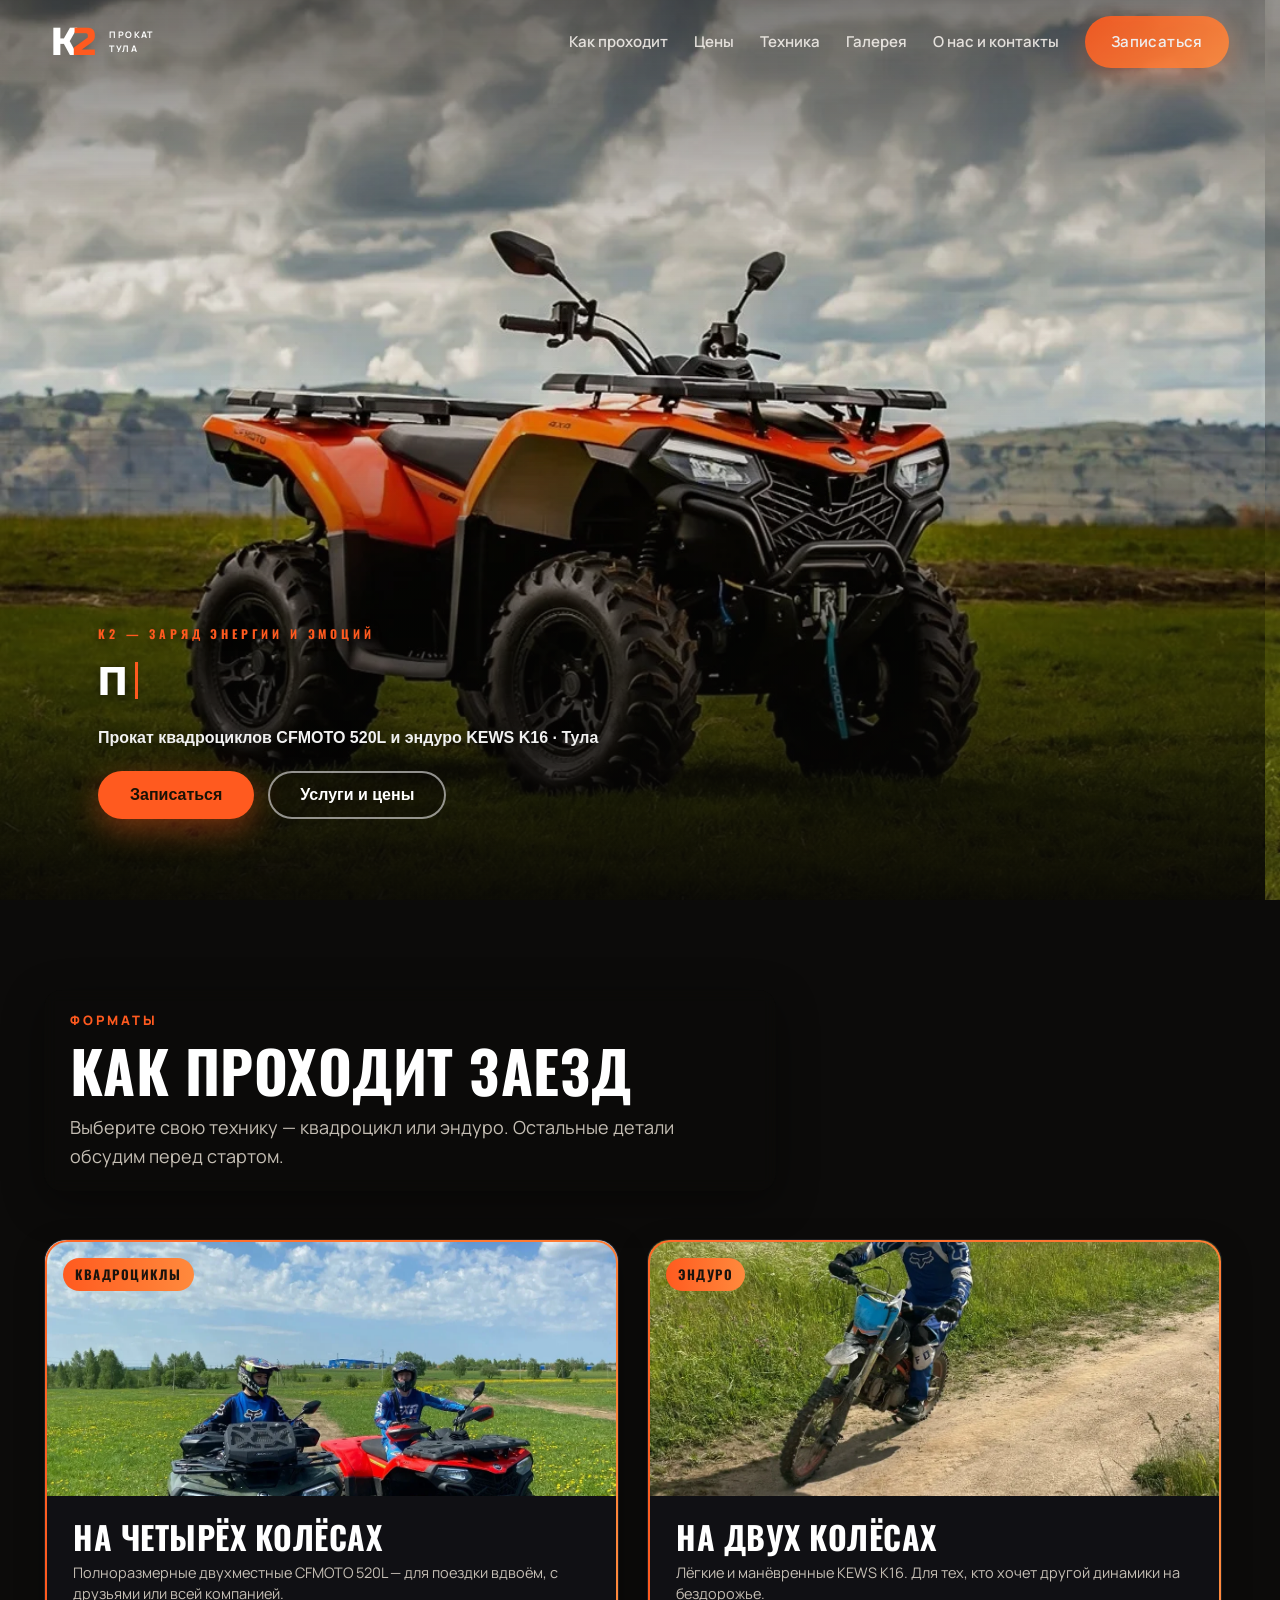
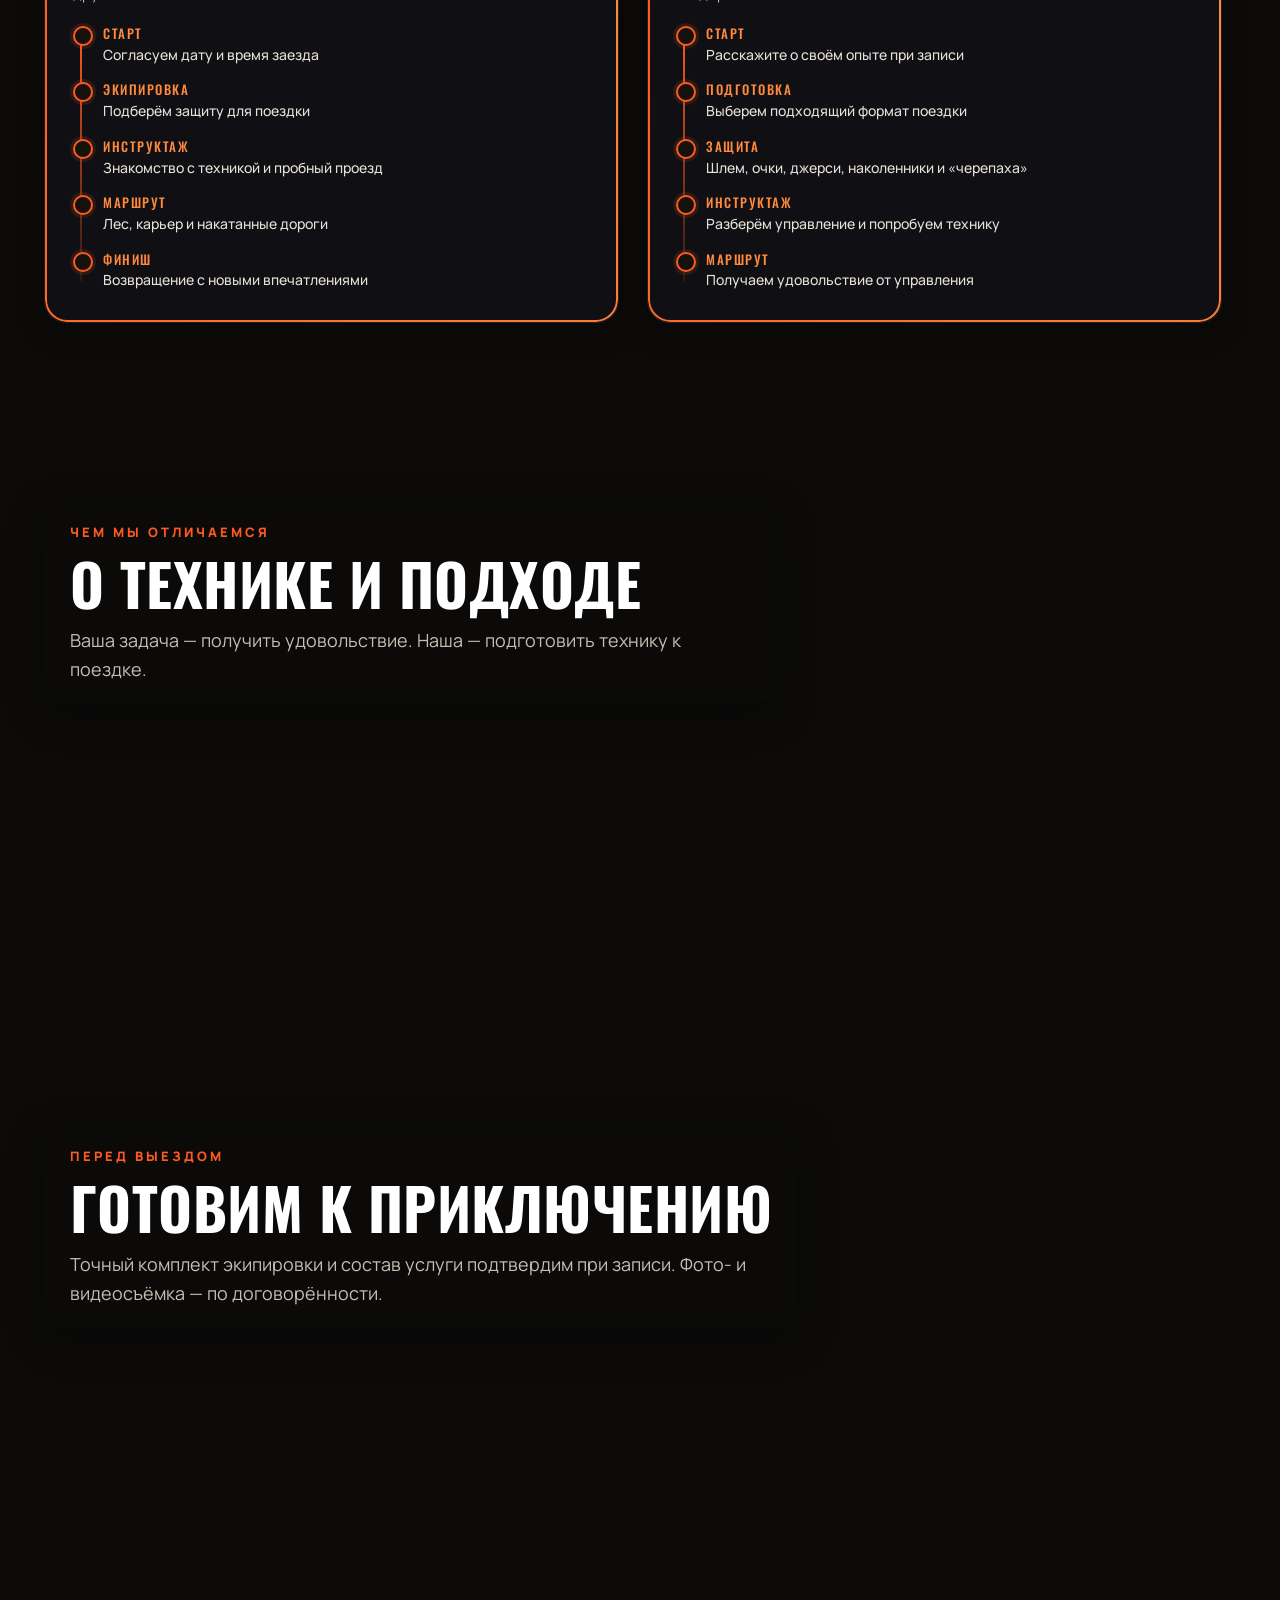
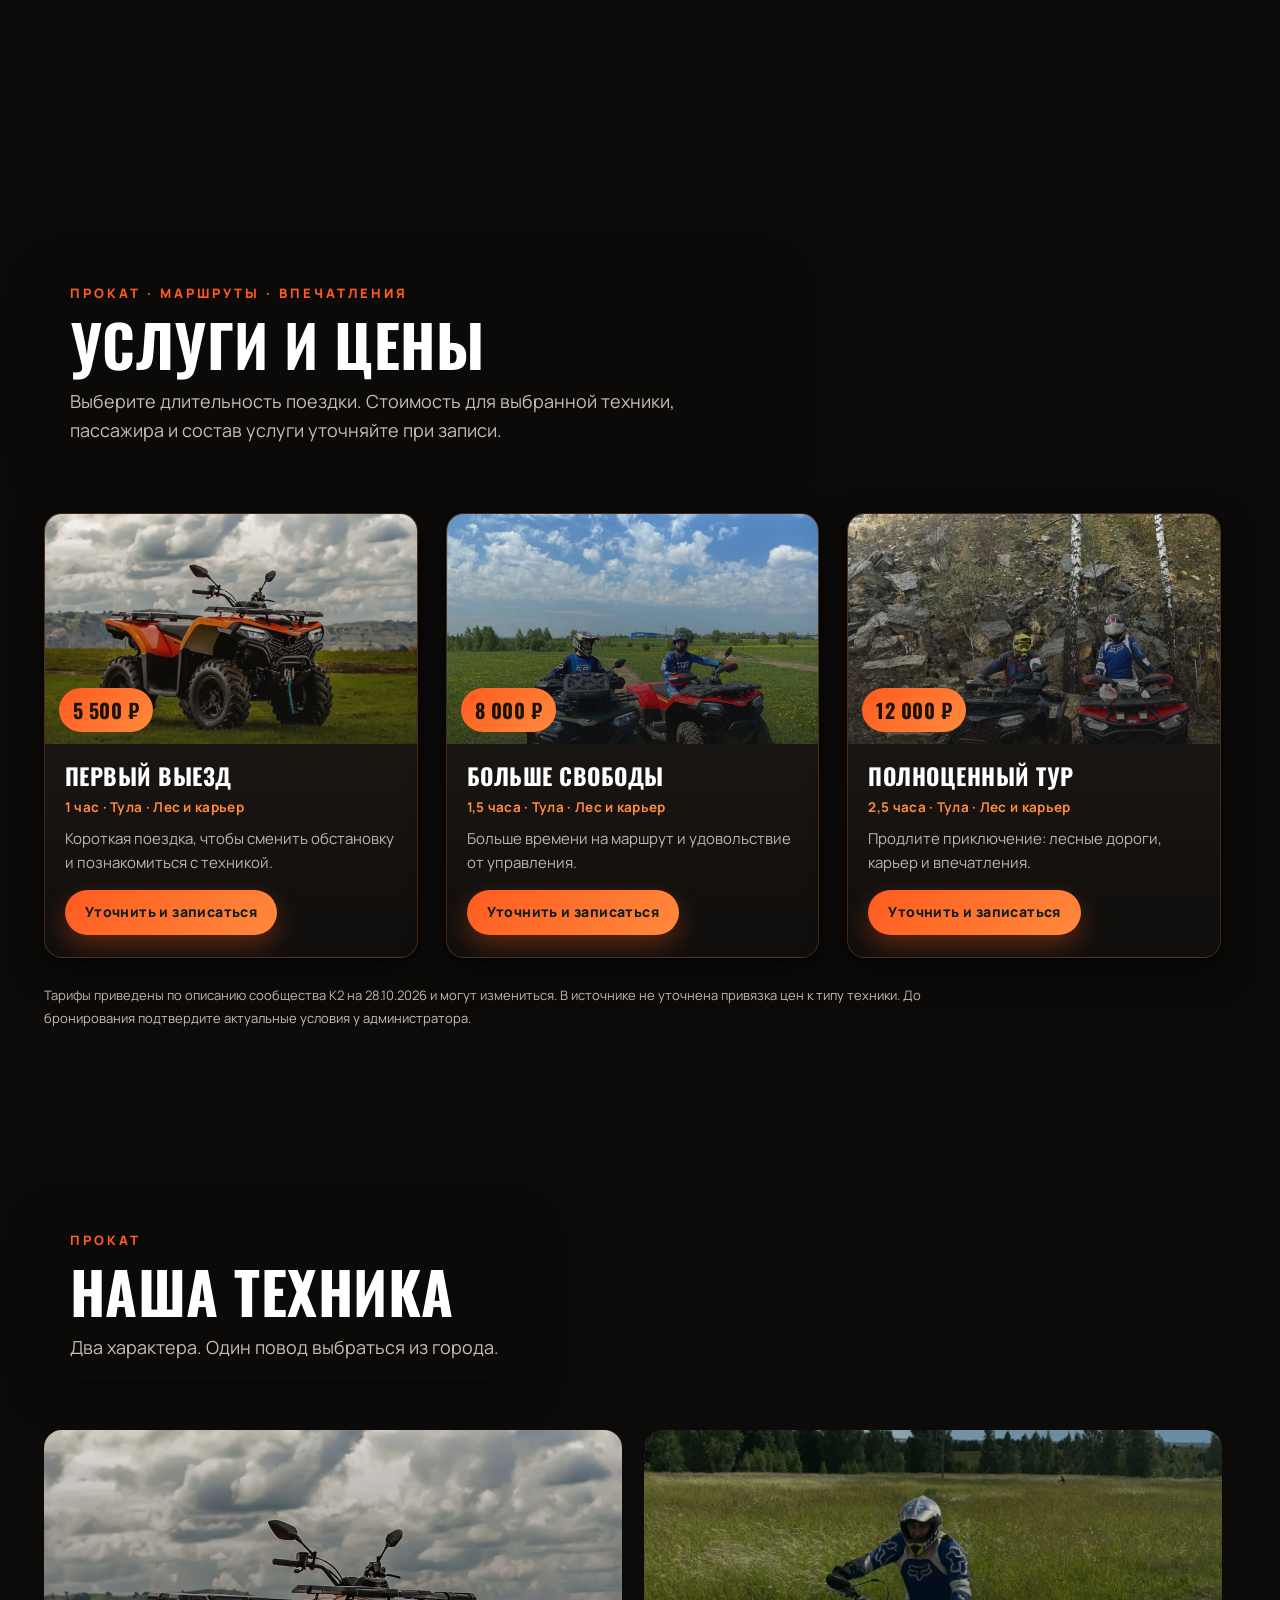
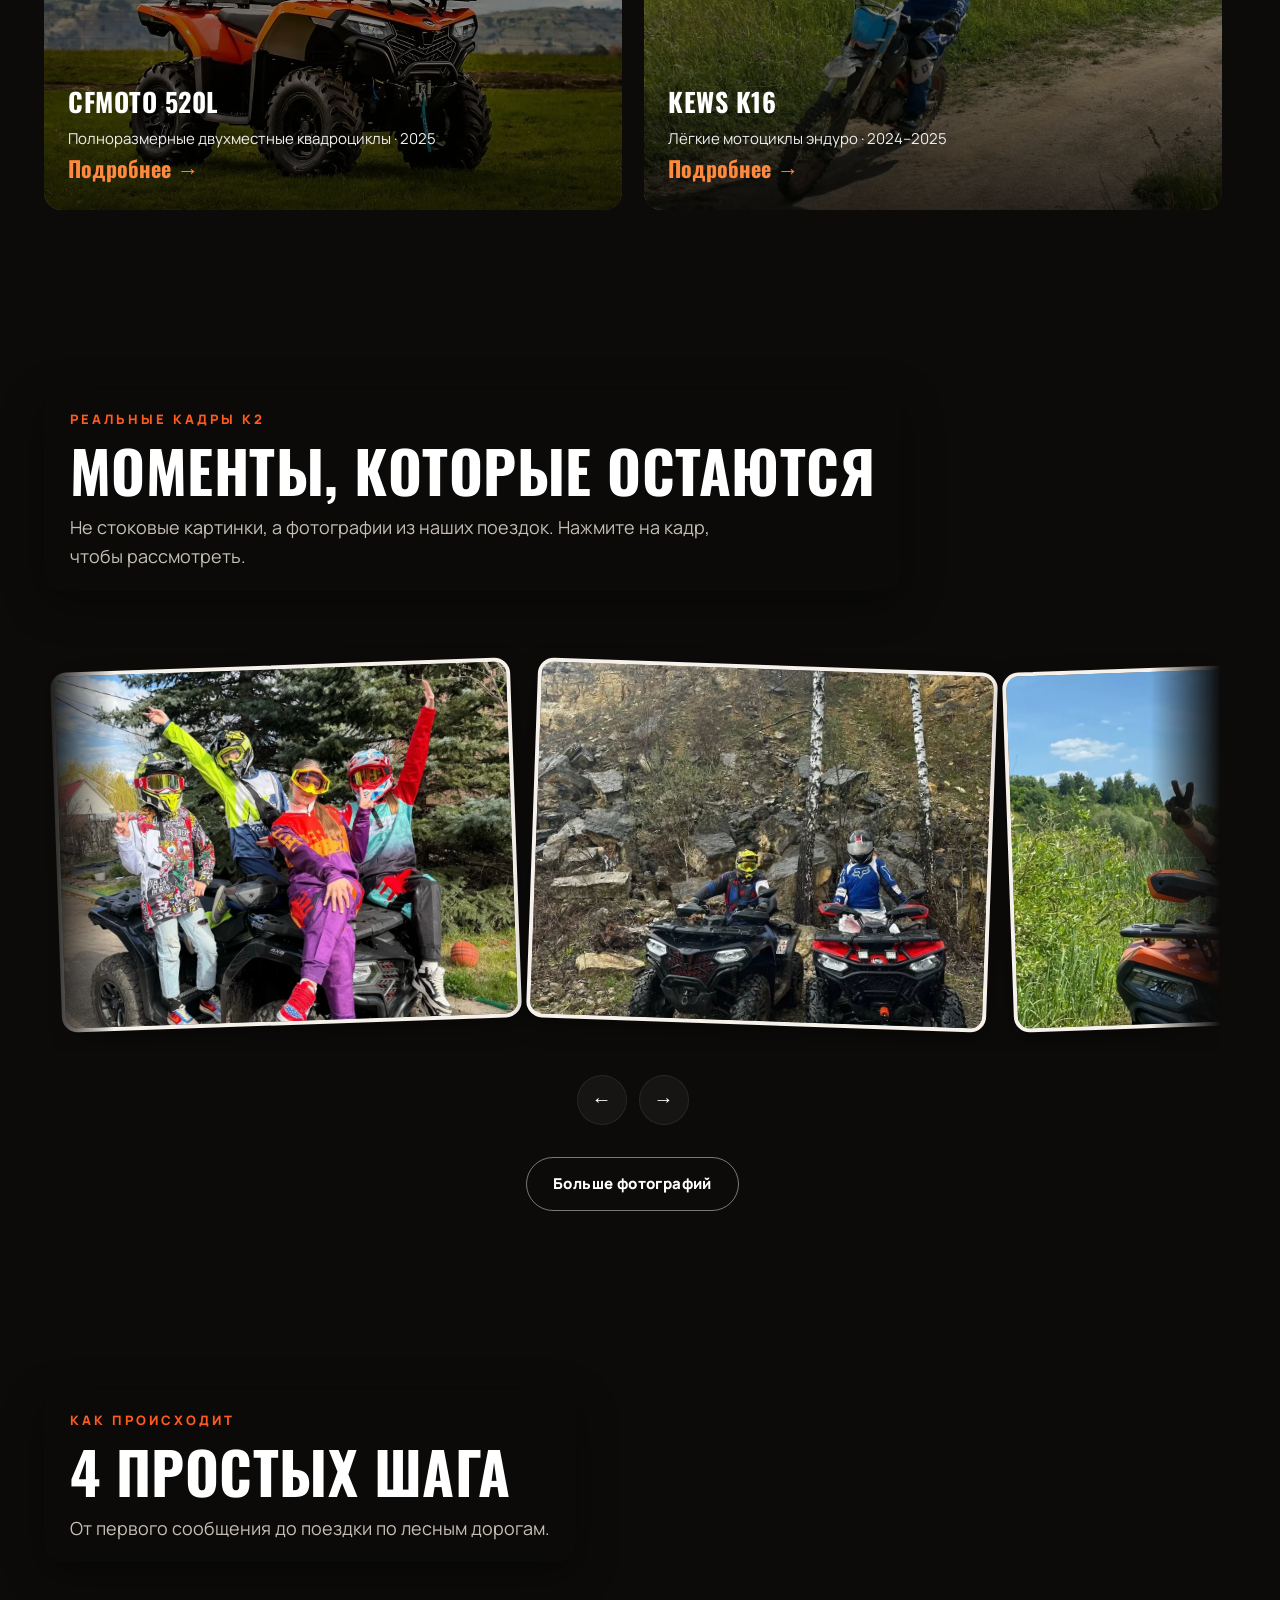
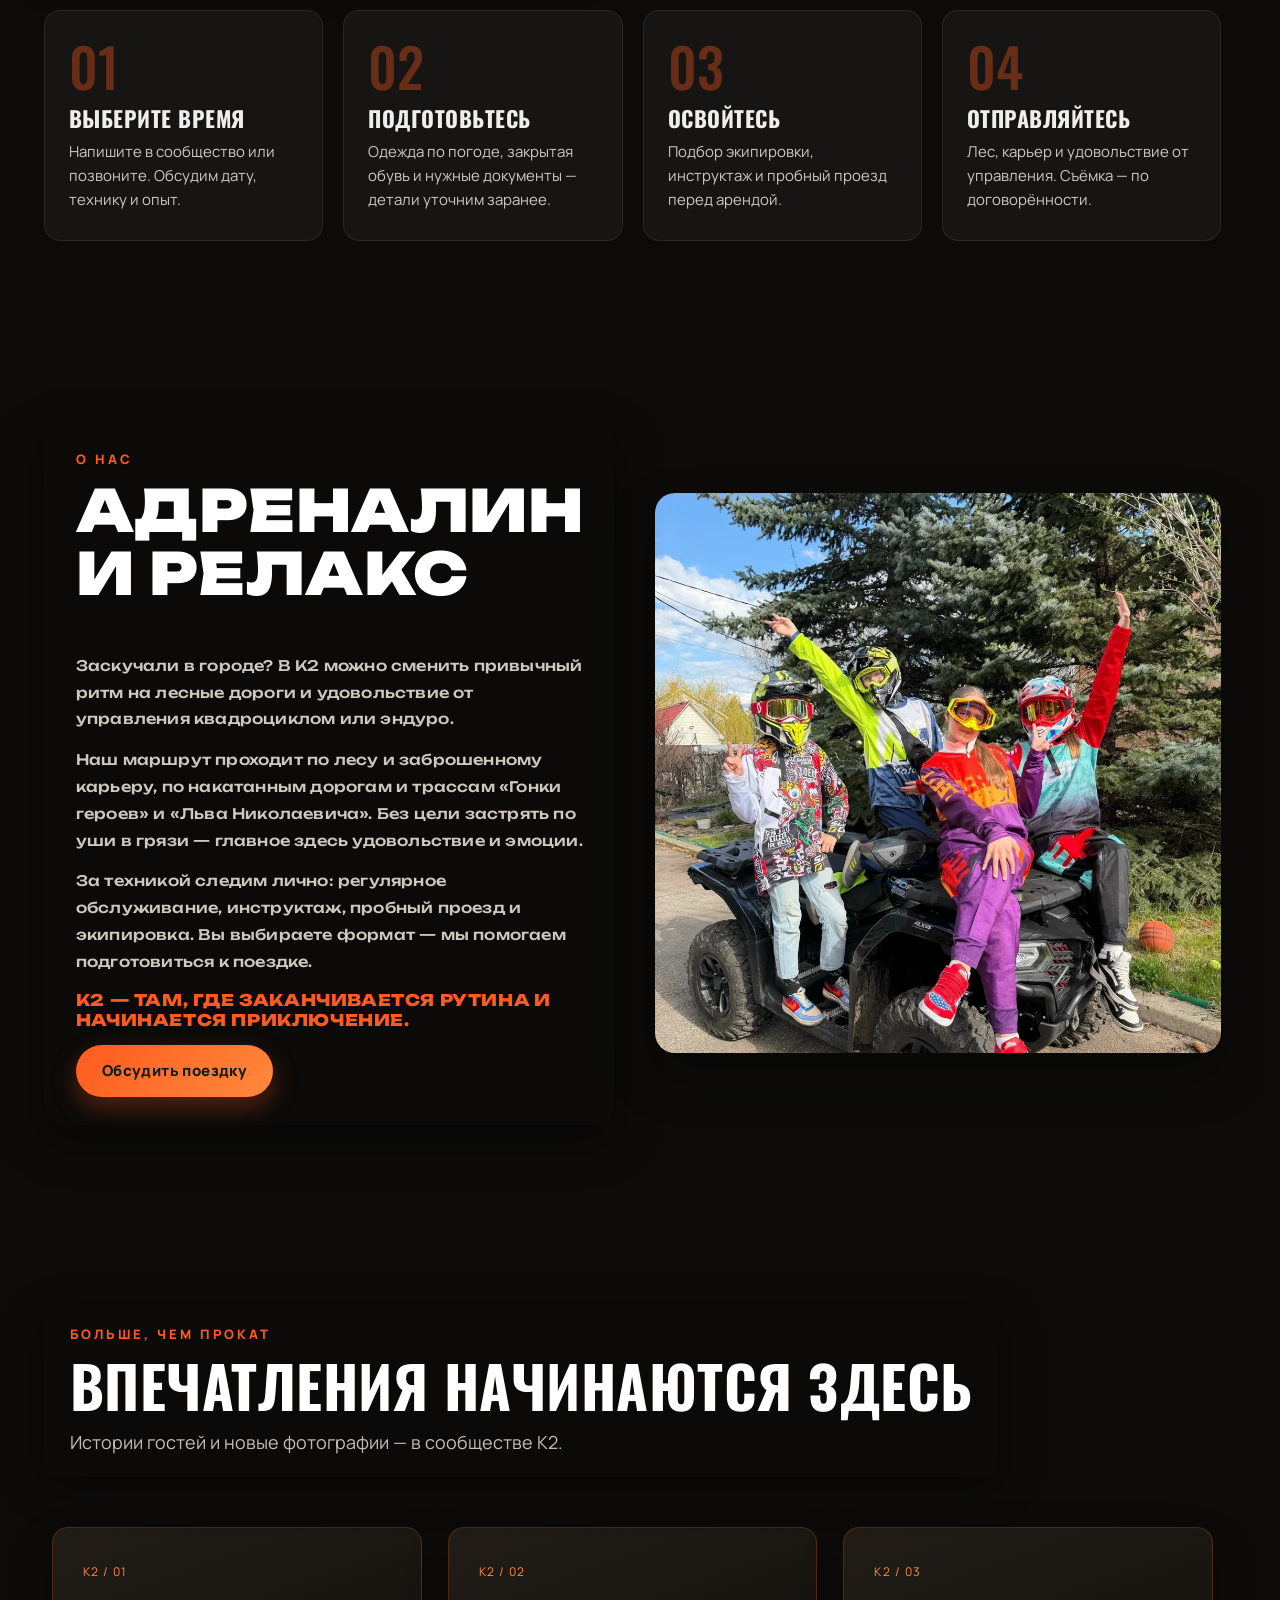
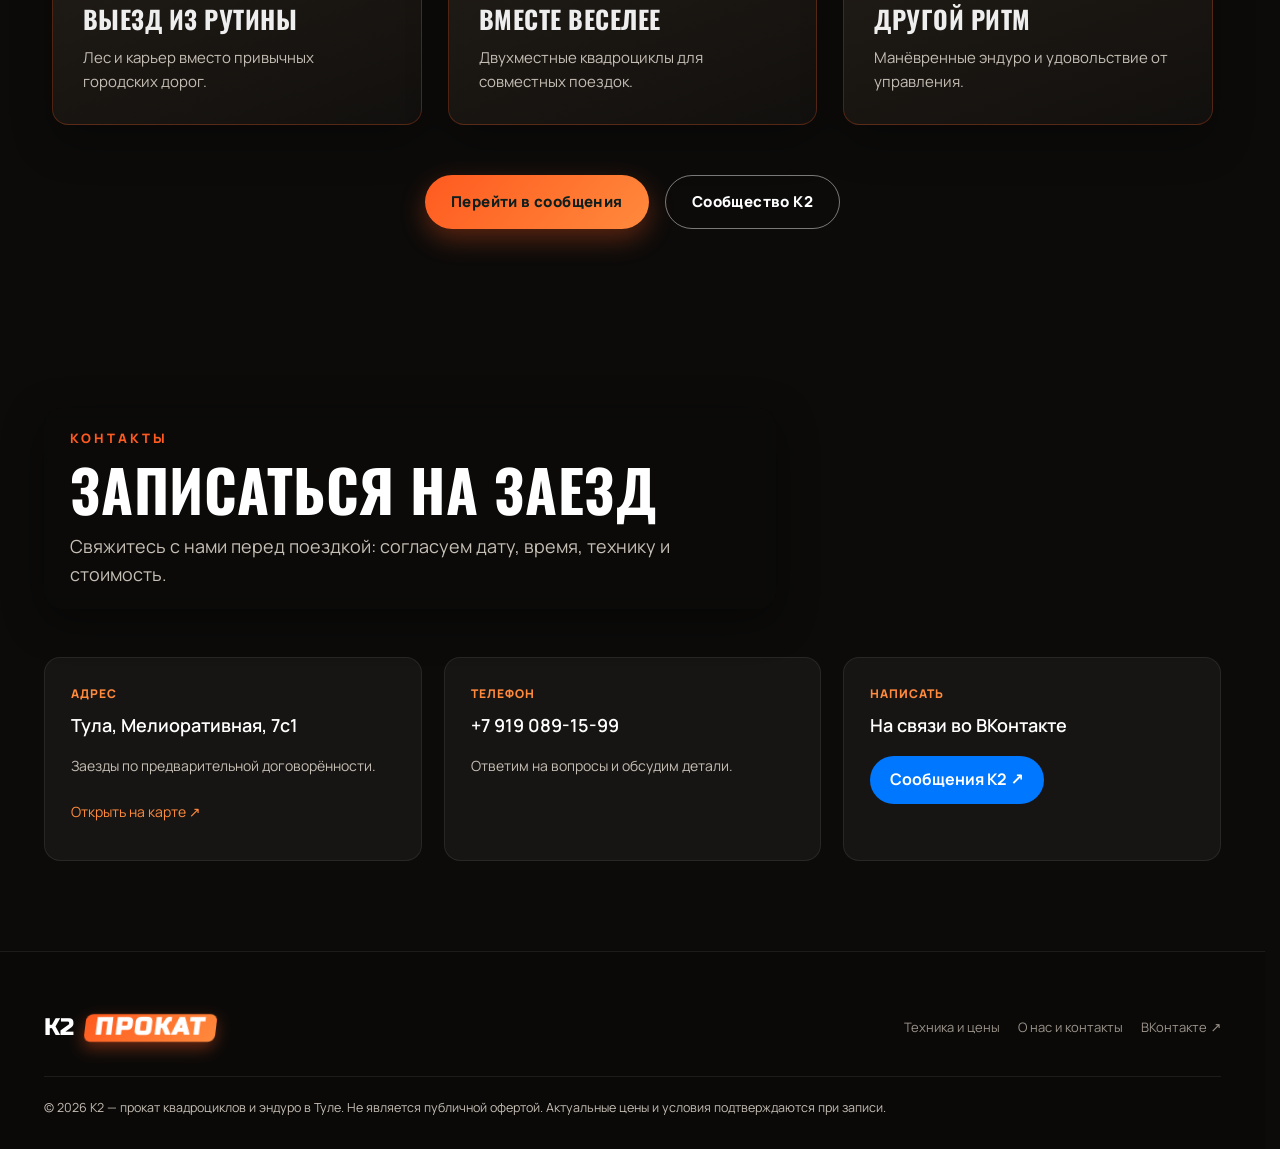
==== commit b1a1907c: "feat: Bull-bike rental homepage for K2 (7/7)" ====
--- a/index.html
+++ b/index.html
@@ -1,13 +1 @@
-<!doctype html>
-<html lang="ru"><head><meta charset="utf-8"><meta name="viewport" content="width=device-width, initial-scale=1"><meta name="theme-color" content="#10110e"><title>K2 — прокат квадроциклов и эндуро в Туле</title><meta name="description" content="Квадроциклы CFMOTO 520L и эндуро KEWS K16 в Туле. Лес, карьер, экипировка и инструктаж. Выбери свой формат отдыха с K2."><meta property="og:title" content="K2 — прокат квадроциклов и эндуро в Туле"><meta property="og:description" content="Квадроциклы CFMOTO 520L и эндуро KEWS K16 в Туле. Лес, карьер, экипировка и инструктаж. Выбери свой формат отдыха с K2."><meta property="og:type" content="website"><link rel="icon" href="assets/favicon.svg" type="image/svg+xml"><link rel="stylesheet" href="assets/fonts/fonts.css"><link rel="stylesheet" href="assets/site.css"><script src="assets/site.js" defer></script></head>
-<body><a class="skip" href="#main">К содержанию</a><header class="header"><a class="brand" href="index.html" aria-label="K2 — главная"><span class="brand-mark">K<span>2</span><i></i></span><span class="brand-caption">ПРОКАТ<br>ТУЛА</span></a><nav class="nav" id="navigation" aria-label="Основная навигация"><a href="index.html" aria-current=page>Главная</a><a href="rental.html" >Техника и цены</a><a href="contacts.html" >О нас и контакты</a></nav><a class="header-phone" href="tel:+79190891599">+7 919 089-15-99</a><button class="menu-toggle" aria-expanded="false" aria-controls="navigation" aria-label="Открыть меню"><span></span><span></span></button></header>
-<main id="main">
-<section class="hero"><div class="hero-copy"><p class="eyebrow"><span class="status-dot"></span> ТУЛА / КВАДРОЦИКЛЫ / ЭНДУРО</p><h1>ТВОЙ<br>ВЫХОД<br><span class="accent">ЗА РАМКИ.</span></h1><p class="hero-lead">Оставь город позади.<br>Лес, карьер и настоящие эмоции —<br>за рулём квадроцикла или эндуро.</p><div class="hero-actions"><a class="button" href="https://vk.me/k2renttula" target="_blank" rel="noopener noreferrer">Записаться на заезд <span aria-hidden="true">↗</span></a><a class="text-link" href="rental.html">Выбрать технику <span>→</span></a></div><div class="hero-meta"><span>CFMOTO 520L / KEWS K16</span><a href="#fleet" aria-label="Перейти к технике">ЛИСТАЙ ВНИЗ ↓</a></div></div><div class="hero-visual"><img class="" src="assets/img/ride-0.webp" alt="Оранжевый квадроцикл K2 на фоне поля и облачного неба" fetchpriority=high decoding="sync"><span class="visual-top">НЕ АСФАЛЬТОМ ЕДИНЫМ</span><div class="visual-bottom"><span>ТУЛА<br><strong>ВНЕ ГОРОДСКОГО РИТМА</strong></span><span class="round-arrow" aria-hidden="true">↗</span></div><div class="vertical-label">K2 / OFF-ROAD RENTAL</div></div></section>
-<div class="ticker" aria-hidden="true"><div><span>МЕНЬШЕ РУТИНЫ</span><b>✳</b><span>БОЛЬШЕ ПРИКЛЮЧЕНИЙ</span><b>✳</b><span>МЕНЬШЕ РУТИНЫ</span><b>✳</b><span>БОЛЬШЕ ПРИКЛЮЧЕНИЙ</span><b>✳</b><span>МЕНЬШЕ РУТИНЫ</span><b>✳</b><span>БОЛЬШЕ ПРИКЛЮЧЕНИЙ</span><b>✳</b><span>МЕНЬШЕ РУТИНЫ</span><b>✳</b><span>БОЛЬШЕ ПРИКЛЮЧЕНИЙ</span><b>✳</b></div></div>
-<section class="section fleet" id="fleet"><div class="section-heading reveal"><div><p class="eyebrow"><span>01</span> / ВЫБИРАЙ СВОЙ ХАРАКТЕР</p><h2>ДВА СПОСОБА<br>ПОЧУВСТВОВАТЬ <span class="outline">СВОБОДУ.</span></h2></div><p>На четырёх колёсах или на двух.<br>Вдвоём, с друзьями или в своём ритме.</p></div><div class="fleet-grid"><a class="fleet-card reveal" href="rental.html#atv"><div class="fleet-photo"><img class="" src="assets/img/ride-5.webp" alt="Два квадроцикла K2 на маршруте в поле" loading=eager decoding="sync"><span class="tag">01 / КВАДРОЦИКЛЫ</span><span class="round-arrow">↗</span></div><div class="fleet-caption"><div><h3>CFMOTO 520L</h3><p>Полноразмерные · двухместные · 2025</p></div><span>СМОТРЕТЬ →</span></div></a><a class="fleet-card enduro-card reveal" href="rental.html#enduro"><div class="fleet-photo enduro-photo"><img src="assets/img/enduro.webp" alt="Гость K2 на эндуро на грунтовой дороге" loading="eager" decoding="sync"><span class="tag">02 / МОТОЦИКЛЫ</span><span class="round-arrow">↗</span></div><div class="fleet-caption"><div><h3>KEWS K16</h3><p>Эндуро · манёвренность · 2024–2025</p></div><span>СМОТРЕТЬ →</span></div></a></div></section>
-<section class="section route-section"><div class="route-photo"><img class="" src="assets/img/ride-1.webp" alt="Гости K2 на квадроциклах у скалистого карьера" loading=eager decoding="sync"><span class="image-note">РЕАЛЬНЫЕ КАДРЫ ИЗ НАШИХ ПОЕЗДОК</span></div><div class="route-copy reveal"><p class="eyebrow"><span>02</span> / МАРШРУТ С ХАРАКТЕРОМ</p><h2>ЛЕС.<br>КАРЬЕР.<br><span class="accent">ТЫ.</span></h2><p>Едем по лесу и заброшенному карьеру, по накатанным дорогам и трассам «Гонки героев» и «Льва Николаевича».</p><p class="muted">Без цели застрять по уши в грязи. Здесь главное — удовольствие от управления и впечатления.</p><a class="text-link" href="rental.html#prices">Выбрать длительность →</a></div></section>
-<section class="section experience"><div class="section-heading reveal"><div><p class="eyebrow"><span>03</span> / ДЕТАЛИ РЕШАЮТ</p><h2>ТЫ ОТДЫХАЕШЬ.<br><span class="outline">МЫ ГОТОВИМ.</span></h2></div><p>От первого знакомства с техникой<br>до кадра, который захочется сохранить.</p></div><div class="floating-stage"><article class="float-card"><span class="card-index">01 / K2</span><span class="float-symbol" aria-hidden="true">↗</span><h3>СНАЧАЛА — ЗНАКОМСТВО</h3><p>Перед выездом проводим инструктаж и пробный проезд. Можно спокойно освоиться с техникой.</p></article><article class="float-card"><span class="card-index">02 / K2</span><span class="float-symbol" aria-hidden="true">✳</span><h3>НЕ ТОЛЬКО ШЛЕМ</h3><p>Джерси, очки, шлем, наколенники и защита «черепаха» — экипировка для поездки.</p></article><article class="float-card"><span class="card-index">03 / K2</span><span class="float-symbol" aria-hidden="true">↗</span><h3>ТЕХНИКА ПОД ПРИСМОТРОМ</h3><p>Регулярное обслуживание и личный контроль состояния квадроциклов и мотоциклов.</p></article><article class="float-card"><span class="card-index">04 / K2</span><span class="float-symbol" aria-hidden="true">✳</span><h3>ВОСПОМИНАНИЯ С СОБОЙ</h3><p>Фото- и видеосъёмка доступна по договорённости. Сохрани не только эмоции, но и кадры.</p></article></div><div class="review-note"><span>ВПЕЧАТЛЕНИЯ ГОСТЕЙ</span><p>Больше историй и фотографий — в нашем сообществе.</p><a class="text-link" href="https://vk.ru/k2renttula" target="_blank" rel="noopener noreferrer">Перейти во ВКонтакте ↗</a></div></section>
-<section class="section moments"><div class="section-heading reveal"><div><p class="eyebrow"><span>04</span> / НЕ СТОК. НАШИ ЛЮДИ.</p><h2>ТАК ВЫГЛЯДИТ<br><span class="accent">ХОРОШИЙ ДЕНЬ.</span></h2></div><a class="text-link" href="contacts.html#gallery">Больше фотографий ↗</a></div><div class="photo-grid"><button class="photo-button photo-0" data-photo="assets/img/ride-2.webp" data-caption="Друзья в яркой экипировке перед поездкой" aria-label="Увеличить: Друзья в яркой экипировке перед поездкой"><img class="" src="assets/img/ride-2.webp" alt="Друзья в яркой экипировке перед поездкой" loading=eager decoding="sync"><span aria-hidden="true">↗</span></button><button class="photo-button photo-1" data-photo="assets/img/ride-6.webp" data-caption="Поездка вдвоём на оранжевом квадроцикле" aria-label="Увеличить: Поездка вдвоём на оранжевом квадроцикле"><img class="" src="assets/img/ride-6.webp" alt="Поездка вдвоём на оранжевом квадроцикле" loading=eager decoding="sync"><span aria-hidden="true">↗</span></button><button class="photo-button photo-2" data-photo="assets/img/ride-8.webp" data-caption="Квадроцикл у воды на маршруте K2" aria-label="Увеличить: Квадроцикл у воды на маршруте K2"><img class="" src="assets/img/ride-8.webp" alt="Квадроцикл у воды на маршруте K2" loading=eager decoding="sync"><span aria-hidden="true">↗</span></button></div></section>
-<section class="section faq-section"><div><p class="eyebrow"><span>05</span> / ПЕРЕД СТАРТОМ</p><h2>ЕСТЬ<br>ВОПРОСЫ?</h2></div><div class="faq-list"><details><summary>Можно приехать без опыта?<span aria-hidden="true">+</span></summary><p>Перед арендой проводим инструктаж и тестовый проезд. Расскажи при записи о своём опыте: поможем выбрать подходящую технику и формат.</p></details><details><summary>Что взять с собой?<span aria-hidden="true">+</span></summary><p>Надень удобную одежду по погоде и закрытую обувь, которую не жалко испачкать. Комплект экипировки и необходимые документы уточни при записи.</p></details><details><summary>Можно кататься вдвоём?<span aria-hidden="true">+</span></summary><p>CFMOTO 520L — полноразмерный двухместный квадроцикл. Условия поездки с пассажиром и итоговую стоимость уточни у администратора.</p></details><details><summary>Как забронировать заезд?<span aria-hidden="true">+</span></summary><p>Напиши в сообщения сообщества ВКонтакте или позвони по номеру +7 919 089-15-99. Согласуем дату, время, технику и стоимость. Кнопка записи открывает диалог с K2.</p></details></div></section><section class="cta section"><div class="cta-orbit" aria-hidden="true">↗</div><p class="eyebrow"><span>K2</span> / ТВОЙ СЛЕДУЮЩИЙ ВЫХОДНОЙ</p><h2>СМЕНИ<br>ОБСТАНОВКУ<span class="accent">.</span></h2><div class="cta-bottom"><p>Напиши нам — подберём технику,<br>маршрут и время заезда.</p><a class="button" href="https://vk.me/k2renttula" target="_blank" rel="noopener noreferrer">Поехали? <span aria-hidden="true">↗</span></a></div></section></main>
-<footer class="footer"><div class="footer-top"><a class="brand" href="index.html"><span class="brand-mark">K<span>2</span><i></i></span><span class="brand-caption">ВЫХОДНЫЕ<br>ВНЕ АСФАЛЬТА</span></a><div><a href="tel:+79190891599">+7 919 089-15-99</a><p>Тула, Мелиоративная, 7с1</p></div><a href="https://vk.ru/k2renttula" target="_blank" rel="noopener noreferrer">Мы во ВКонтакте ↗</a></div><div class="footer-bottom"><span>© <span data-year>2026</span> K2 · Прокат квадроциклов и эндуро</span><span>Не является публичной офертой</span><a href="#main">Наверх ↑</a></div></footer>
-<dialog class="lightbox" aria-label="Просмотр фотографии"><button class="lightbox-close" aria-label="Закрыть фотографию">×</button><button class="lightbox-prev" aria-label="Предыдущая фотография">←</button><figure><img src="assets/img/ride-0.webp" alt=""><figcaption></figcaption></figure><button class="lightbox-next" aria-label="Следующая фотография">→</button></dialog></body></html>+<!doctype html><html lang="ru" data-theme="gold"><head><meta charset="utf-8"><meta name="viewport" content="width=device-width,initial-scale=1"><meta name="theme-color" content="#0e0d0c"><title>K2 — прокат квадроциклов и эндуро в Туле</title><meta name="description" content="Прокат квадроциклов CFMOTO 520L и эндуро KEWS K16 в Туле. Лес, карьер, инструктаж и экипировка. Запись: +7 919 089-15-99."><meta property="og:title" content="K2 — прокат квадроциклов и эндуро в Туле"><meta property="og:type" content="website"><link rel="icon" href="assets/favicon.svg" type="image/svg+xml"><link rel="preload" href="assets/img/ride-0.webp" as="image"><link rel="stylesheet" href="assets/fonts/fonts.css"><link rel="stylesheet" href="assets/fonts/rental-fonts.css"><link rel="stylesheet" href="assets/rental-home.css?v=2"><link rel="stylesheet" href="assets/rental-home-k2.css?v=2"><script src="assets/rental-home.js?v=2" defer></script></head><body><a class="skip" href="#main">К содержанию</a><div class="ride-bg" aria-hidden="true"><div class="ride-img"></div><div class="ride-shade"></div></div><header id="hdr"><div class="wrap bar"><a class="brand k2-brand" href="#top" aria-label="K2 — главная"><span class="k2-symbol">K<span>2</span></span><span class="k2-brand-caption">ПРОКАТ<br>ТУЛА</span></a><button class="burger" id="burger" aria-label="Открыть меню" aria-expanded="false" aria-controls="nav"><span></span><span></span><span></span></button><nav class="nav" id="nav" aria-label="Основная навигация"><a href="#how">Как проходит</a><a href="#tours">Цены</a><a href="rental.html">Техника</a><a href="#gallery">Галерея</a><a href="contacts.html">О нас и контакты</a><a class="btn" href="https://vk.me/k2renttula" target="_blank" rel="noopener noreferrer">Записаться</a></nav></div></header><main id="main"><div class="hero ph0" id="top"><div class="hero-bg" role="img" aria-label="Квадроцикл K2 на фоне поля и облачного неба"></div><div class="hero-photo"></div><div class="hero-scrim2"></div><div class="hero-content2 hero-left"><div class="hero-eyebrow hero-eyebrow-pulse">K2 — заряд энергии и эмоций</div><h1 class="hero-tagline" aria-label="Прокат квадроциклов и эндуро в Туле"><span class="tw" id="heroType" aria-hidden="true">Заряд энергии и эмоций</span><span class="tw-caret" aria-hidden="true"></span></h1><p class="hero-subtitle">Прокат квадроциклов CFMOTO 520L и эндуро KEWS K16 · Тула</p><div class="hero-actions"><a class="hero-btn hero-btn-primary" href="https://vk.me/k2renttula" target="_blank" rel="noopener noreferrer">Записаться</a><a class="hero-btn hero-btn-ghost" href="#tours">Услуги и цены</a></div></div></div><section class="dark" id="how"><div class="wrap"><div class="sec-head"><div class="kicker">Форматы</div><h2>Как проходит заезд</h2><p>Выберите свою технику — квадроцикл или эндуро. Остальные детали обсудим перед стартом.</p></div><div class="fmt-cards"><article class="fmt-card"><div class="fmt-media" style="background-image:url(assets/img/ride-5.webp)"></div><span class="fmt-num">01</span><span class="fmt-tag">Квадроциклы</span><div class="fmt-body"><h3>На четырёх колёсах</h3><p class="fmt-intro">Полноразмерные двухместные CFMOTO 520L — для поездки вдвоём, с друзьями или всей компанией.</p><ul class="fmt-steps"><li><span>Старт</span><b>Согласуем дату и время заезда</b></li><li><span>Экипировка</span><b>Подберём защиту для поездки</b></li><li><span>Инструктаж</span><b>Знакомство с техникой и пробный проезд</b></li><li><span>Маршрут</span><b>Лес, карьер и накатанные дороги</b></li><li><span>Финиш</span><b>Возвращение с новыми впечатлениями</b></li></ul></div></article><article class="fmt-card"><div class="fmt-media" style="background-image:url(assets/img/enduro.webp)"></div><span class="fmt-num">02</span><span class="fmt-tag">Эндуро</span><div class="fmt-body"><h3>На двух колёсах</h3><p class="fmt-intro">Лёгкие и манёвренные KEWS K16. Для тех, кто хочет другой динамики на бездорожье.</p><ul class="fmt-steps"><li><span>Старт</span><b>Расскажите о своём опыте при записи</b></li><li><span>Подготовка</span><b>Выберем подходящий формат поездки</b></li><li><span>Защита</span><b>Шлем, очки, джерси, наколенники и «черепаха»</b></li><li><span>Инструктаж</span><b>Разберём управление и попробуем технику</b></li><li><span>Маршрут</span><b>Получаем удовольствие от управления</b></li></ul></div></article></div></div></section><section class="dark" id="tech"><div class="wrap"><div class="sec-head"><div class="kicker">Чем мы отличаемся</div><h2>О технике и подходе</h2><p>Ваша задача — получить удовольствие. Наша — подготовить технику к поездке.</p></div><div class="tech-grid"><article class="tech-card"><div class="tech-ic" aria-hidden="true">↗</div><h3>Новая техника</h3><p>Квадроциклы 2025 года и эндуро 2024–2025 годов.</p></article><article class="tech-card"><div class="tech-ic" aria-hidden="true">⚙</div><h3>Личный контроль</h3><p>Следим за состоянием техники и регулярно её обслуживаем.</p></article><article class="tech-card"><div class="tech-ic" aria-hidden="true">◎</div><h3>Инструктаж перед стартом</h3><p>Объясняем управление и проводим пробный проезд.</p></article><article class="tech-card"><div class="tech-ic" aria-hidden="true">⌁</div><h3>Лес и карьер</h3><p>Накатанные дороги, лес и заброшенный карьер — без цели застрять в грязи.</p></article></div></div></section><section class="dark" id="vkl"><div class="wrap"><div class="sec-head"><div class="kicker">Перед выездом</div><h2>Готовим к приключению</h2><p>Точный комплект экипировки и состав услуги подтвердим при записи. Фото- и видеосъёмка — по договорённости.</p></div><div class="feat"><article class="f reveal"><div class="f-ph" style="background-image:url(assets/img/ride-0.webp)"></div><div class="f-bd"><h3>Подготовленная техника</h3><p>CFMOTO 520L и KEWS K16 с регулярным обслуживанием.</p></div></article><article class="f reveal"><div class="f-ph" style="background-image:url(assets/img/ride-2.webp)"></div><div class="f-bd"><h3>Шлем и очки</h3><p>Защита головы и глаз для поездки по бездорожью.</p></div></article><article class="f reveal"><div class="f-ph" style="background-image:url(assets/img/ride-6.webp)"></div><div class="f-bd"><h3>Джерси и защита</h3><p>Джерси, наколенники и защита спины и груди «черепаха».</p></div></article><article class="f reveal"><div class="f-ph" style="background-image:url(assets/img/enduro.webp)"></div><div class="f-bd"><h3>Инструктаж</h3><p>Знакомство с управлением и тестовый проезд перед арендой.</p></div></article></div></div></section><section class="dark" id="tours"><div class="wrap"><div class="sec-head"><div class="kicker">Прокат · маршруты · впечатления</div><h2>Услуги и цены</h2><p>Выберите длительность поездки. Стоимость для выбранной техники, пассажира и состав услуги уточняйте при записи.</p></div><div class="cards svc-cards"><article class="tour"><div class="t-img" style="background-image:url(assets/img/ride-0.webp)"><span class="t-price">5 500 ₽</span></div><div class="t-body"><h3>Первый выезд</h3><div class="t-specs">1 час · Тула · Лес и карьер</div><p>Короткая поездка, чтобы сменить обстановку и познакомиться с техникой.</p><a class="btn btn-sm" href="https://vk.me/k2renttula" target="_blank" rel="noopener noreferrer">Уточнить и записаться</a></div></article><article class="tour"><div class="t-img" style="background-image:url(assets/img/ride-5.webp)"><span class="t-price">8 000 ₽</span></div><div class="t-body"><h3>Больше свободы</h3><div class="t-specs">1,5 часа · Тула · Лес и карьер</div><p>Больше времени на маршрут и удовольствие от управления.</p><a class="btn btn-sm" href="https://vk.me/k2renttula" target="_blank" rel="noopener noreferrer">Уточнить и записаться</a></div></article><article class="tour"><div class="t-img" style="background-image:url(assets/img/ride-1.webp)"><span class="t-price">12 000 ₽</span></div><div class="t-body"><h3>Полноценный тур</h3><div class="t-specs">2,5 часа · Тула · Лес и карьер</div><p>Продлите приключение: лесные дороги, карьер и впечатления.</p><a class="btn btn-sm" href="https://vk.me/k2renttula" target="_blank" rel="noopener noreferrer">Уточнить и записаться</a></div></article></div><p class="k2-price-note">Тарифы приведены по описанию сообщества K2 на 28.10.2026 и могут измениться. В источнике не уточнена привязка цен к типу техники. До бронирования подтвердите актуальные условия у администратора.</p></div></section><section class="dark" id="catalog"><div class="wrap"><div class="sec-head"><div class="kicker">Прокат</div><h2>Наша техника</h2><p>Два характера. Один повод выбраться из города.</p></div><div class="cat"><a class="c" href="rental.html#atv" style="background-image:url(assets/img/ride-0.webp)"><div class="in"><h3>CFMOTO 520L</h3><p>Полноразмерные двухместные квадроциклы · 2025</p><span class="p">Подробнее →</span></div></a><a class="c" href="rental.html#enduro" style="background-image:url(assets/img/enduro.webp)"><div class="in"><h3>KEWS K16</h3><p>Лёгкие мотоциклы эндуро · 2024–2025</p><span class="p">Подробнее →</span></div></a></div></div></section><section class="dark" id="gallery"><div class="wrap"><div class="sec-head"><div class="kicker">Реальные кадры K2</div><h2>Моменты, которые остаются</h2><p>Не стоковые картинки, а фотографии из наших поездок. Нажмите на кадр, чтобы рассмотреть.</p></div><div class="gal-vp"><div class="gal-track"><button class="gph" type="button" data-photo="assets/img/ride-2.webp" data-caption="Друзья в экипировке K2" aria-label="Увеличить: Друзья в экипировке K2" style="background-image:url(assets/img/ride-2.webp)"></button><button class="gph" type="button" data-photo="assets/img/ride-1.webp" data-caption="Квадроциклы в карьере" aria-label="Увеличить: Квадроциклы в карьере" style="background-image:url(assets/img/ride-1.webp)"></button><button class="gph" type="button" data-photo="assets/img/ride-6.webp" data-caption="Поездка вдвоём" aria-label="Увеличить: Поездка вдвоём" style="background-image:url(assets/img/ride-6.webp)"></button><button class="gph" type="button" data-photo="assets/img/enduro.webp" data-caption="Эндуро на лесной дороге" aria-label="Увеличить: Эндуро на лесной дороге" style="background-image:url(assets/img/enduro.webp)"></button><button class="gph" type="button" data-photo="assets/img/ride-8.webp" data-caption="Остановка у воды" aria-label="Увеличить: Остановка у воды" style="background-image:url(assets/img/ride-8.webp)"></button><button class="gph" type="button" data-photo="assets/img/ride-5.webp" data-caption="Квадроциклы на маршруте" aria-label="Увеличить: Квадроциклы на маршруте" style="background-image:url(assets/img/ride-5.webp)"></button><button class="gph" type="button" data-photo="assets/img/ride-3.webp" data-caption="Отдых у лесного озера" aria-label="Увеличить: Отдых у лесного озера" style="background-image:url(assets/img/ride-3.webp)"></button></div></div><div class="gal-ctrl"><button type="button" data-gallery-prev aria-label="Предыдущие фотографии">←</button><button type="button" data-gallery-next aria-label="Следующие фотографии">→</button></div><p class="k2-album-link"><a class="btn btn-ghost" href="contacts.html#gallery">Больше фотографий</a></p></div></section><section class="dark" id="process"><div class="wrap"><div class="sec-head"><div class="kicker">Как происходит</div><h2>4 простых шага</h2><p>От первого сообщения до поездки по лесным дорогам.</p></div><div class="steps"><article class="step"><div class="n">01</div><h3>Выберите время</h3><p>Напишите в сообщество или позвоните. Обсудим дату, технику и опыт.</p></article><article class="step"><div class="n">02</div><h3>Подготовьтесь</h3><p>Одежда по погоде, закрытая обувь и нужные документы — детали уточним заранее.</p></article><article class="step"><div class="n">03</div><h3>Освойтесь</h3><p>Подбор экипировки, инструктаж и пробный проезд перед арендой.</p></article><article class="step"><div class="n">04</div><h3>Отправляйтесь</h3><p>Лес, карьер и удовольствие от управления. Съёмка — по договорённости.</p></article></div></div></section><section class="dark" id="about"><div class="wrap"><div class="about-grid"><div><div class="sec-head"><div class="kicker">О нас</div><h2>Адреналин и релакс</h2></div><p>Заскучали в городе? В K2 можно сменить привычный ритм на лесные дороги и удовольствие от управления квадроциклом или эндуро.</p><p>Наш маршрут проходит по лесу и заброшенному карьеру, по накатанным дорогам и трассам «Гонки героев» и «Льва Николаевича». Без цели застрять по уши в грязи — главное здесь удовольствие и эмоции.</p><p>За техникой следим лично: регулярное обслуживание, инструктаж, пробный проезд и экипировка. Вы выбираете формат — мы помогаем подготовиться к поездке.</p><p class="about-legend">K2 — там, где заканчивается рутина и начинается приключение.</p><a class="btn" href="https://vk.me/k2renttula" target="_blank" rel="noopener noreferrer">Обсудить поездку</a></div><div class="ph-box" style="background-image:url(assets/img/ride-2.webp)"></div></div></div></section><section class="dark" id="impressions"><div class="wrap"><div class="sec-head"><div class="kicker">Больше, чем прокат</div><h2>Впечатления начинаются здесь</h2><p>Истории гостей и новые фотографии — в сообществе K2.</p></div><div class="k2-floating"><article class="k2-float"><span>K2 / 01</span><h3>Выезд из рутины</h3><p>Лес и карьер вместо привычных городских дорог.</p></article><article class="k2-float"><span>K2 / 02</span><h3>Вместе веселее</h3><p>Двухместные квадроциклы для совместных поездок.</p></article><article class="k2-float"><span>K2 / 03</span><h3>Другой ритм</h3><p>Манёвренные эндуро и удовольствие от управления.</p></article></div><div class="k2-album-link"><a class="btn" href="https://vk.me/k2renttula" target="_blank" rel="noopener noreferrer">Перейти в сообщения</a> <a class="btn btn-ghost" href="https://vk.ru/k2renttula" target="_blank" rel="noopener noreferrer">Сообщество K2</a></div></div></section><section class="dark" id="contacts"><div class="wrap"><div class="sec-head"><div class="kicker">Контакты</div><h2>Записаться на заезд</h2><p>Свяжитесь с нами перед поездкой: согласуем дату, время, технику и стоимость.</p></div><div class="con"><div class="c"><div class="lab">Адрес</div><div class="val">Тула, Мелиоративная, 7с1</div><p class="k2-contact-small">Заезды по предварительной договорённости.</p><a class="k2-inline-link" href="https://yandex.ru/maps/?text=Тула%20Мелиоративная%207с1" target="_blank" rel="noopener noreferrer">Открыть на карте ↗</a></div><div class="c"><div class="lab">Телефон</div><a class="val" href="tel:+79190891599">+7 919 089-15-99</a><p class="k2-contact-small">Ответим на вопросы и обсудим детали.</p></div><div class="c"><div class="lab">Написать</div><div class="val">На связи во ВКонтакте</div><div class="msgs"><a class="vk" href="https://vk.me/k2renttula" target="_blank" rel="noopener noreferrer">Сообщения K2 ↗</a></div></div></div></div></section></main><footer><div class="wrap"><div class="foot-top"><a class="brand" href="#top">K2 <span class="acc">ПРОКАТ</span></a><div class="foot-links"><a href="rental.html">Техника и цены</a><a href="contacts.html">О нас и контакты</a><a href="https://vk.ru/k2renttula" target="_blank" rel="noopener noreferrer">ВКонтакте ↗</a></div></div><div class="foot-legal">© <span data-year>2026</span> K2 — прокат квадроциклов и эндуро в Туле. Не является публичной офертой. Актуальные цены и условия подтверждаются при записи.</div></div></footer><dialog aria-label="Просмотр фотографии" class="lightbox"><button aria-label="Закрыть фотографию" class="lightbox-close">×</button><button aria-label="Предыдущая фотография" class="lightbox-prev">←</button><figure><img alt="" src="assets/img/ride-0.webp"/><figcaption></figcaption></figure><button aria-label="Следующая фотография" class="lightbox-next">→</button></dialog></body></html>
--- a/assets/fonts/rental-fonts.css
+++ b/assets/fonts/rental-fonts.css
@@ -0,0 +1,8 @@
+@import url("rental-face-0.css");
+@import url("rental-face-1.css");
+@import url("rental-face-2.css");
+@import url("rental-face-3.css");
+@import url("rental-face-4.css");
+@import url("rental-face-5.css");
+@import url("rental-face-6.css");
+@import url("rental-face-7.css");
--- a/assets/rental-home.css
+++ b/assets/rental-home.css
@@ -0,0 +1,3 @@
+@import url("rental-home-base-0.css");
+@import url("rental-home-base-1.css");
+@import url("rental-home-base-2.css");
--- a/assets/rental-home-k2.css
+++ b/assets/rental-home-k2.css
@@ -0,0 +1,16 @@
+/* K2 content and accessibility adapters. The rental layout lives in rental-home.css. */
+:root{--hero:url('img/ride-0.webp');--hero-m:url('img/ride-0.webp')}
+html{scroll-behavior:smooth}body{margin:0;color:#eee}main{display:block}a:focus-visible,button:focus-visible,summary:focus-visible{outline:3px solid var(--acc2);outline-offset:5px}.skip{position:fixed;top:-80px;left:20px;z-index:2000;background:var(--acc);color:#15110c;padding:12px 20px;border-radius:8px}.skip:focus{top:16px}.nav a,.hero-btn,.btn,.burger{min-height:44px}.nav a{display:inline-flex;align-items:center}.k2-brand .k2-symbol{font-family:'Russo One',sans-serif;font-size:39px;letter-spacing:-4px;line-height:1}.k2-symbol>span{color:var(--acc);padding-right:4px}.k2-brand-caption{font:700 9px/1.6 'Manrope',sans-serif;letter-spacing:.16em}.k2-brand{gap:13px}.bar{min-height:80px}.hero-bg{isolation:isolate}#top .hero-content2{z-index:3}#top .hero-tagline{max-width:640px}#top .hero-subtitle{max-width:590px}#top .hero-eyebrow{max-width:100%;line-height:1.5}#top .hero-bg{width:100%;background-position:right center}.hero-btn-ghost{background:rgba(8,7,6,.28)}
+.dark .sec-head{max-width:100%}.dark .sec-head p{color:#c5beb4}.fmt-intro{color:#c5beb4}.fmt-cards{grid-template-columns:repeat(2,minmax(0,1fr))}.fmt-card{min-width:0}#how .fmt-body{margin-top:0;padding-top:24px}.fmt-media{background-position:center 58%}.fmt-card:nth-child(2) .fmt-media{background-position:center 62%}.fmt-steps li span{font-size:13px}.fmt-tag{font-size:13px}.tech-card p{color:#c5beb4!important}#vkl .feat{grid-template-columns:repeat(4,minmax(0,1fr))}.f-ph{background-position:center 42%}.f-bd{padding:22px}.cards{grid-template-columns:repeat(3,minmax(0,1fr))}.t-img{height:230px}.t-body{min-width:0}.t-body p{font-size:15px}.k2-price-note{font-size:13px;line-height:1.8;color:#c5beb4;max-width:900px;margin-top:26px}.t-price{color:#1a1205}.cat{grid-template-columns:repeat(2,minmax(0,1fr))}.cat .c{min-height:380px}.cat .c p{font-size:15px;color:#eee;margin-top:12px}.gal-vp{overflow-x:auto;scrollbar-width:none;overscroll-behavior-x:contain;padding:16px 0}.gal-vp::-webkit-scrollbar{display:none}.gal-track{width:max-content;padding:10px 12px}.gph{border:4px solid #f6f1ea;transform:rotate(-2deg);color:transparent}.gph:nth-child(even){transform:rotate(2deg)}.gph:hover{transform:rotate(0) scale(1.02)}.gal-ctrl button{min-height:50px}.k2-album-link{display:flex;justify-content:center;gap:16px;flex-wrap:wrap;text-align:center;margin-top:32px}#process .steps{grid-template-columns:repeat(4,minmax(0,1fr))}#process .step h3{font-size:22px;margin-top:14px}#process .step p{font-size:15px}#about .ph-box{min-height:550px}.k2-floating{display:grid;grid-template-columns:repeat(3,minmax(0,1fr));gap:26px;margin:50px 8px}.k2-float{background:linear-gradient(160deg,#211c16,#12100e);border:1px solid rgba(var(--acc-rgb),.25);border-radius:16px;padding:30px;animation:k2float 7s ease-in-out infinite;--rotation:-2deg;box-shadow:0 18px 40px #0004}.k2-float:nth-child(2){animation-delay:-2.5s;--rotation:2deg}.k2-float:nth-child(3){animation-delay:-4.5s;--rotation:-1.5deg}.k2-float>span{font-size:12px;letter-spacing:.12em;color:var(--acc2)}.k2-float h3{font-size:25px;margin:22px 0 14px}.k2-float p{font-size:15px;color:#c5beb4}.k2-float:hover{animation-play-state:paused}.k2-contact-small{font-size:14px;line-height:1.7;color:#c5beb4;margin-top:14px}.k2-inline-link{display:inline-flex;align-items:center;min-height:44px;color:var(--acc2);font-size:14px;margin-top:12px}.foot-legal{color:#c5beb4;opacity:1}.foot-links a{opacity:1;min-height:44px;display:inline-flex;align-items:center}.lightbox{padding:0;border:1px solid #4d3c2a;background:#0e0d0cf5;width:96vw;height:94vh;max-width:1440px;max-height:1000px;color:#fff;overflow:hidden}.lightbox::backdrop{background:#000d;backdrop-filter:blur(8px)}.lightbox[open]{display:flex;align-items:center;justify-content:center}.lightbox figure{width:85%;height:85%;display:flex;flex-direction:column;align-items:center;justify-content:center;margin:0}.lightbox figure img{height:calc(100% - 44px);width:100%;object-fit:contain}.lightbox figcaption{font:14px/1.6 Manrope,sans-serif;margin-top:18px;color:#c5beb4}.lightbox button{background:#171513;border:1px solid #59432c;width:48px;height:48px;position:absolute;z-index:1;color:#fff;font:26px Arial,sans-serif;cursor:pointer;border-radius:50%}.lightbox-close{top:12px;right:12px}.lightbox-prev{left:12px;top:50%}.lightbox-next{right:12px;top:50%}.reveal{opacity:1;transform:none}.motion-ready .reveal{opacity:0;transform:translateY(34px)}.motion-ready .reveal.in{opacity:1;transform:none}.no-js #how .fmt-card{opacity:1;transform:none}.no-motion #how .fmt-card{opacity:1;transform:none}
+@keyframes k2float{0%,100%{transform:translateY(0) rotate(var(--rotation))}50%{transform:translateY(-12px) rotate(calc(var(--rotation) * -1))}}
+@media(max-width:1100px){.nav{gap:18px}.nav a{font-size:13px}#vkl .feat{grid-template-columns:repeat(2,minmax(0,1fr))}.cards{gap:20px}.t-body{padding:20px 18px}.t-body h3{font-size:22px}.t-body .btn{font-size:13px;padding:12px 16px}#process .steps{grid-template-columns:repeat(2,minmax(0,1fr))}.tech-grid{grid-template-columns:repeat(2,minmax(0,1fr))!important}.k2-float{padding:24px}}
+@media(max-width:860px){.bar{min-height:76px}.burger{width:48px;height:48px;align-items:center;justify-content:center;z-index:1600}.nav{visibility:hidden;pointer-events:none;overflow-y:auto;gap:18px}.nav.open{visibility:visible;pointer-events:auto}.nav a{font-size:19px}.nav .btn{font-size:16px}#top .hero-bg{background-position:center center}#top .hero-content2.hero-left{left:clamp(12px,3vw,24px);right:0;max-width:95%;padding:0 20px;bottom:clamp(58px,9vh,90px)}#top .hero-tagline{font-size:clamp(19px,5.6vw,28px);min-height:2.4em;display:flex;align-items:flex-start}#top .hero-subtitle{max-width:500px;font-size:15px;line-height:1.6}#top .hero-eyebrow{font-size:12px;letter-spacing:.22em}.hero-btn{padding:14px 24px;font-size:15px}.hero-actions{gap:12px}.k2-brand .k2-symbol{font-size:36px}.k2-brand-caption{font-size:8px}.hero-eyebrow-pulse{animation:none}.k2-floating{gap:20px;margin-left:0;margin-right:0}.k2-float{padding:24px 20px}.k2-float h3{font-size:23px}.k2-float p{font-size:14px}.k2-price-note{font-size:13px}.con .c .val{font-size:18px}.lightbox{width:100vw;height:90dvh;max-width:100vw;margin:auto}.lightbox figure{width:100%;height:80%}.lightbox figcaption{font-size:13px;padding:0 24px;text-align:center}.lightbox-prev,.lightbox-next{top:auto;bottom:20px}.lightbox-close{top:10px}}
+@media(max-width:780px){.fmt-cards{grid-template-columns:minmax(0,1fr)}.cards{grid-template-columns:minmax(0,1fr)}.t-img{height:260px}.t-body h3{font-size:26px}.t-body .btn{font-size:14px;padding:13px 22px}.cat{grid-template-columns:repeat(2,minmax(0,1fr))}.cat .c{min-height:350px}.k2-floating{grid-template-columns:minmax(0,1fr);gap:32px;max-width:480px;margin:40px auto}.k2-float{padding:28px}.k2-float h3{font-size:27px}.k2-float p{font-size:15px}.gal-track{gap:16px}.gph{width:76vw;height:320px;max-width:430px}.about-grid{gap:25px}.con{grid-template-columns:minmax(0,1fr)}}
+@media(max-width:520px){.wrap{width:90vw}.hero{min-height:620px!important}#top .hero-content2.hero-left{bottom:54px;left:0;right:0;max-width:100%;padding:0 6vw;gap:14px}#top .hero-eyebrow{font-size:11px;letter-spacing:.18em}#top .hero-tagline{font-size:clamp(18px,5.6vw,25px)}#top .hero-subtitle{font-size:14px}.hero-btn{padding:14px 22px;font-size:14px}.hero-actions{gap:10px}#top .hero-bg{background-position:53% center}.hero::after{background:linear-gradient(180deg,rgba(8,7,6,.24) 0%,rgba(8,7,6,.04) 28%,rgba(8,7,6,.42) 58%,rgba(8,7,6,.95) 100%)!important}.tech-grid{grid-template-columns:minmax(0,1fr)!important}.tech-card h3{font-size:22px!important}.tech-card p{font-size:15px!important}#vkl .feat{grid-template-columns:repeat(2,minmax(0,1fr));gap:14px}.f-ph{height:150px!important}.f-bd{padding:18px 16px}.f-bd h3{font-size:20px}.f-bd p{font-size:14px}.fmt-body{padding-left:22px;padding-right:22px}.fmt-intro{font-size:15px}.fmt-steps li b{font-size:14px}.fmt-media{height:250px}.t-img{height:240px}.cat{grid-template-columns:minmax(0,1fr)}.cat .c{min-height:370px}.gph{height:300px}.k2-album-link .btn{font-size:14px;padding:13px 21px}#process .steps{grid-template-columns:minmax(0,1fr)}.sec-head .kicker{font-size:12px;letter-spacing:2px}.sec-head p{font-size:15px}#about .sec-head h2{font-size:clamp(25px,6vw,35px)!important;line-height:1.3!important}.foot-top .brand{font-size:22px}.foot-links{gap:8px 20px}.foot-legal{font-size:13px}.ride-bg{position:fixed;height:100lvh}.ride-img{background-position:53% center}.ride-shade{background:rgba(10,9,8,.68)}.lightbox figure{height:78%}}
+@media(max-width:360px){.hero-btn{padding:14px 18px;font-size:13px}.hero-actions{gap:9px}#top .hero-eyebrow{font-size:10px;letter-spacing:.16em}#vkl .feat{grid-template-columns:minmax(0,1fr)}.f-ph{height:210px!important}.f-bd h3{font-size:23px}.nav{padding:30px}.k2-brand .k2-symbol{font-size:33px}}
+@media(prefers-reduced-motion:reduce){html{scroll-behavior:auto}*,*:before,*:after{animation:none!important;transition:none!important}.hero-content2,.motion-ready .reveal{opacity:1;transform:none}#top .tw-caret{display:none!important}#how .fmt-card,#how .fmt-cards .fmt-card:nth-child(even){opacity:1;transform:none}.ride-img{transform:none}}
+
+.ride-bg{pointer-events:none}#tech .tech-card{opacity:1;transform:none}.motion-ready #tech .tech-card{opacity:0;transform:translateY(28px)}.motion-ready #tech .tech-card.in{opacity:1;transform:none}
+@media(max-width:520px){#vkl .feat{grid-template-columns:minmax(0,1fr)}.f-ph{height:240px!important}.f-bd h3{font-size:23px}.f-bd p{font-size:15px}.con .c{min-width:0}.con .c .val{overflow-wrap:anywhere}}
+@media(prefers-reduced-motion:reduce){#tech .tech-card{opacity:1;transform:none}}
+@media(max-width:860px){.lightbox{width:100%;max-width:100%}}
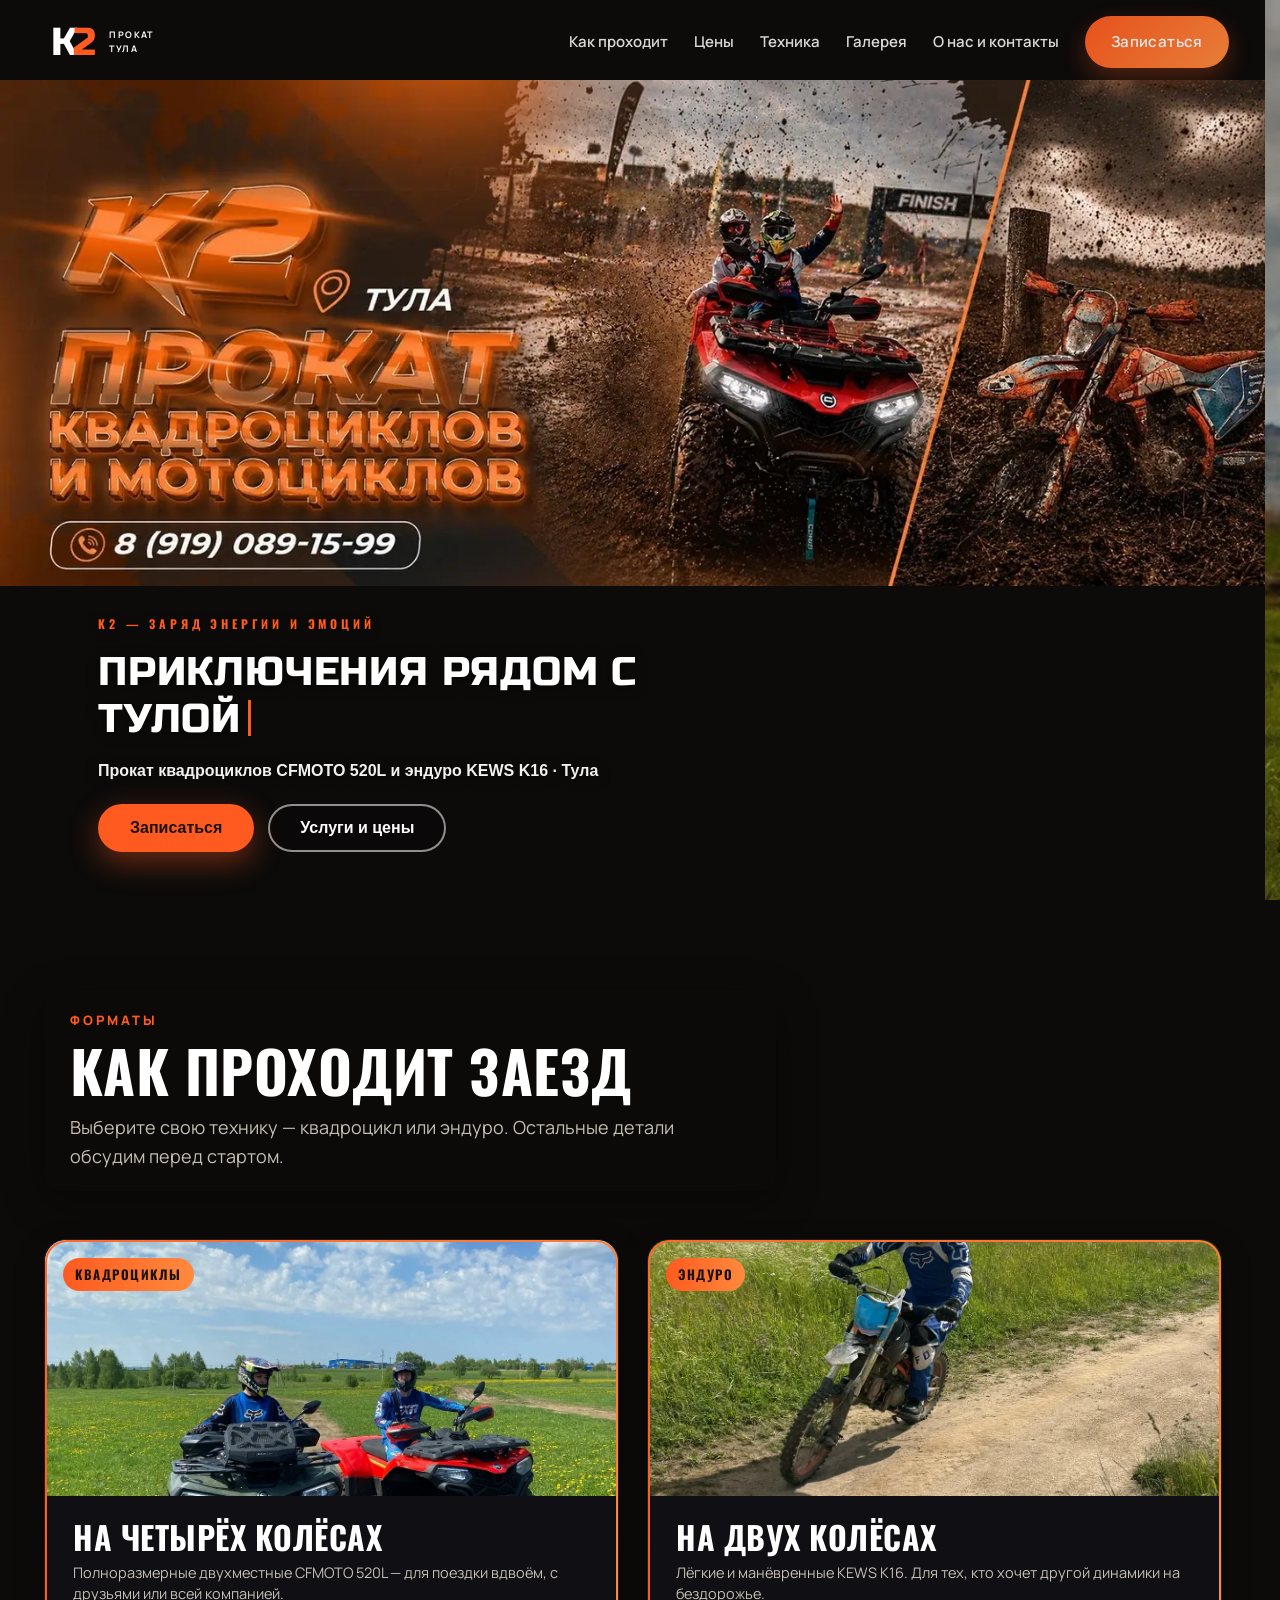
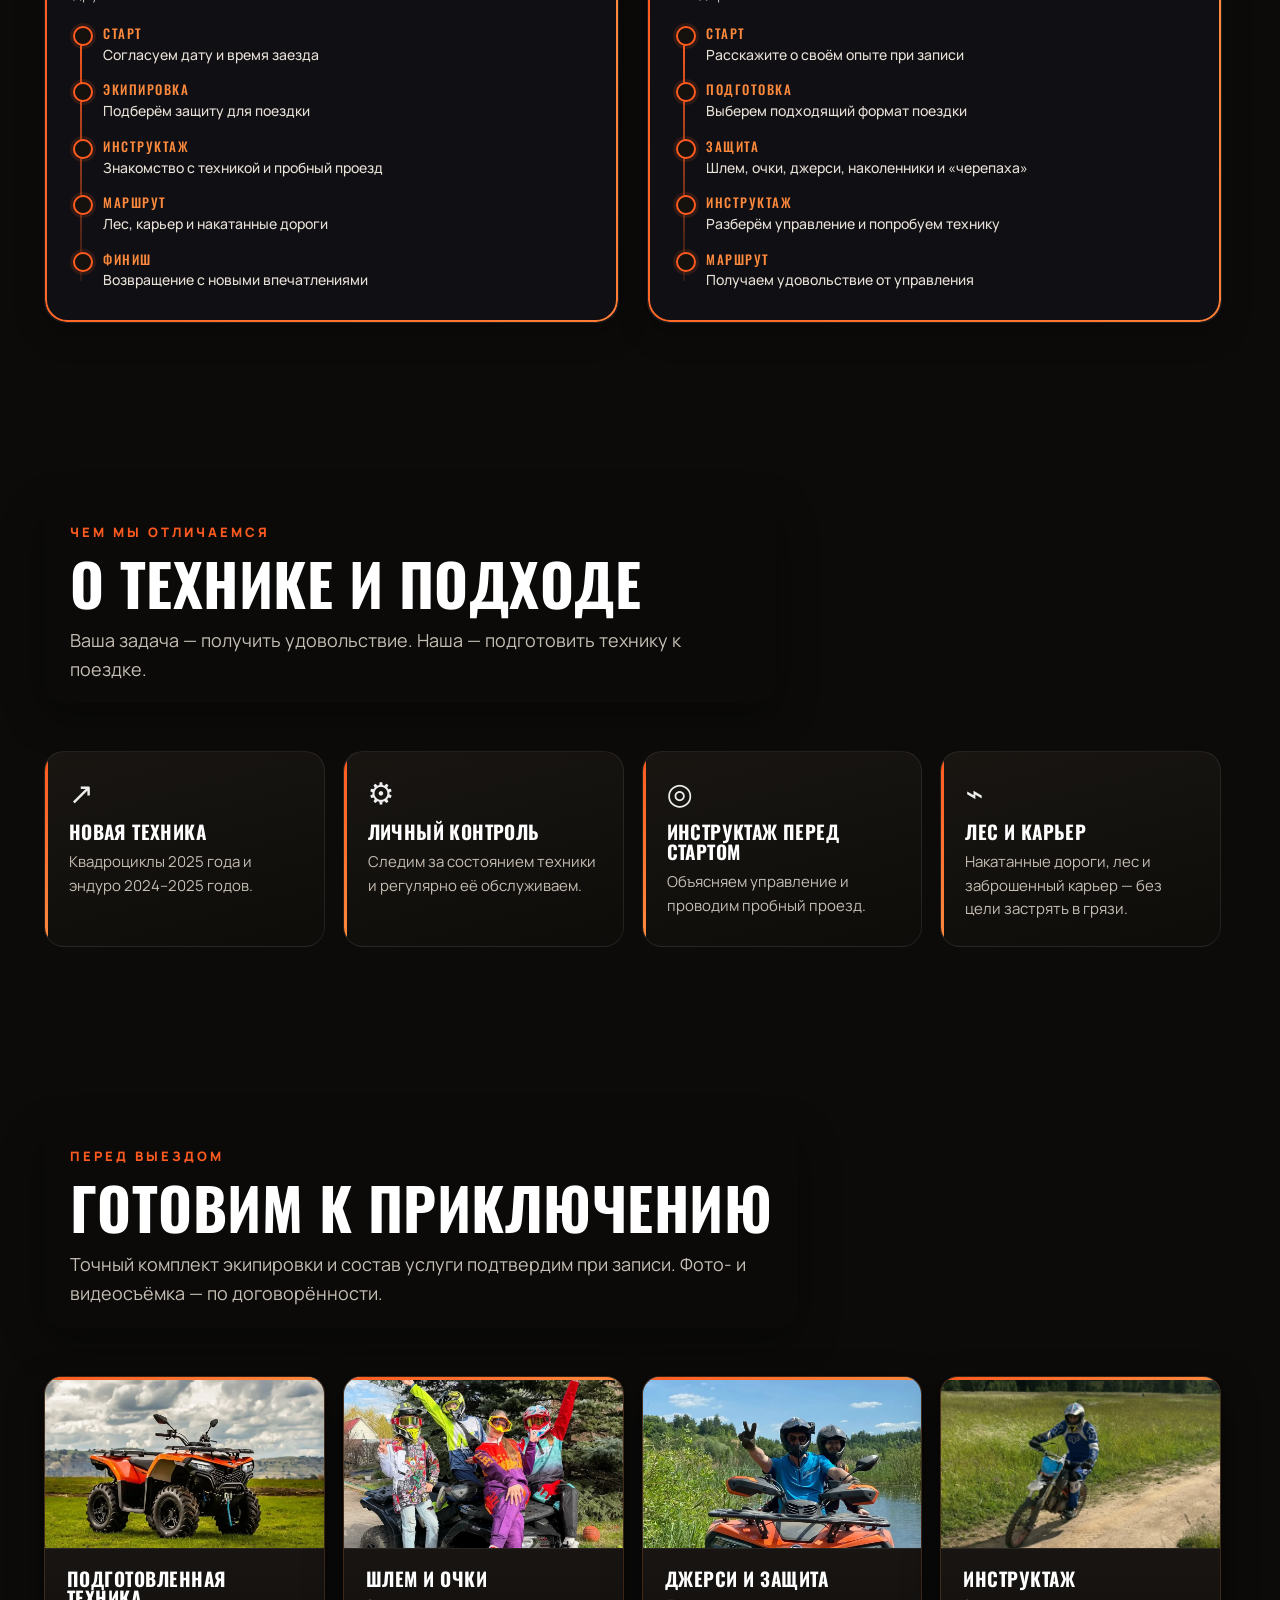
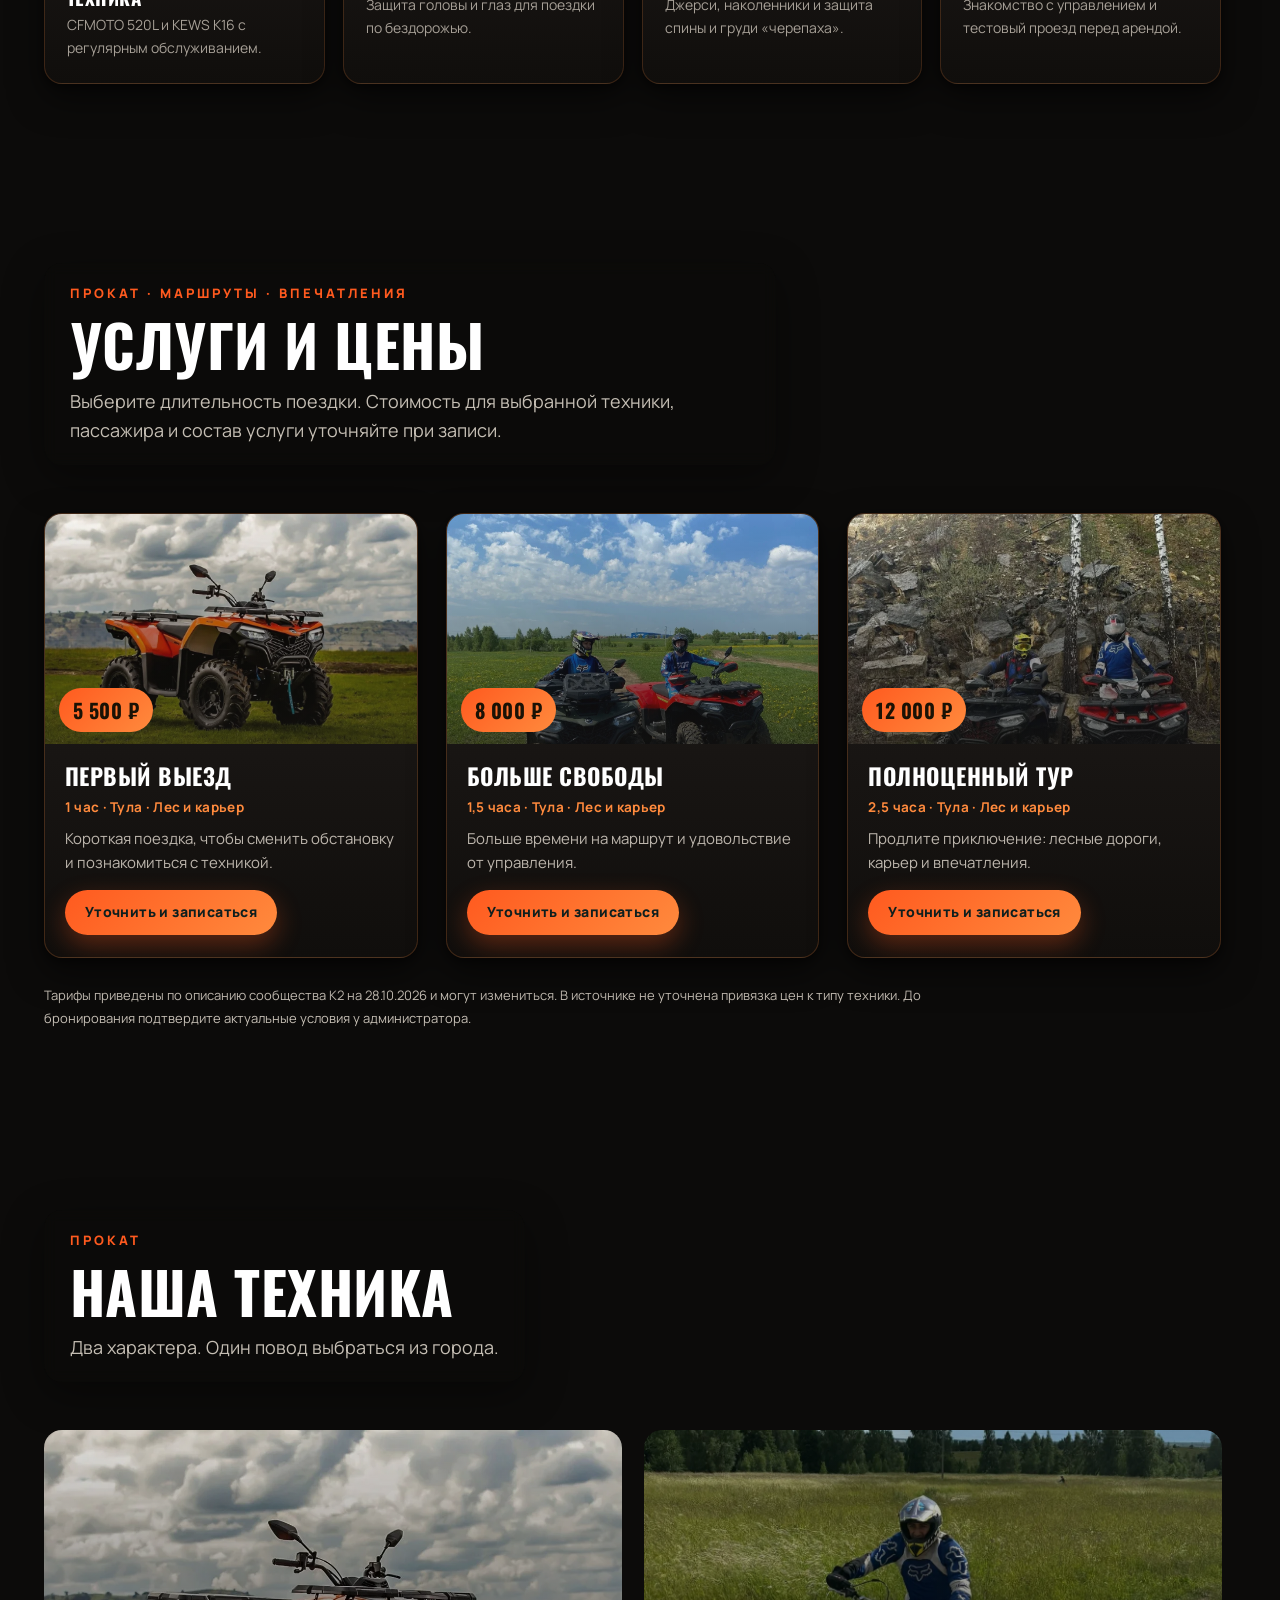
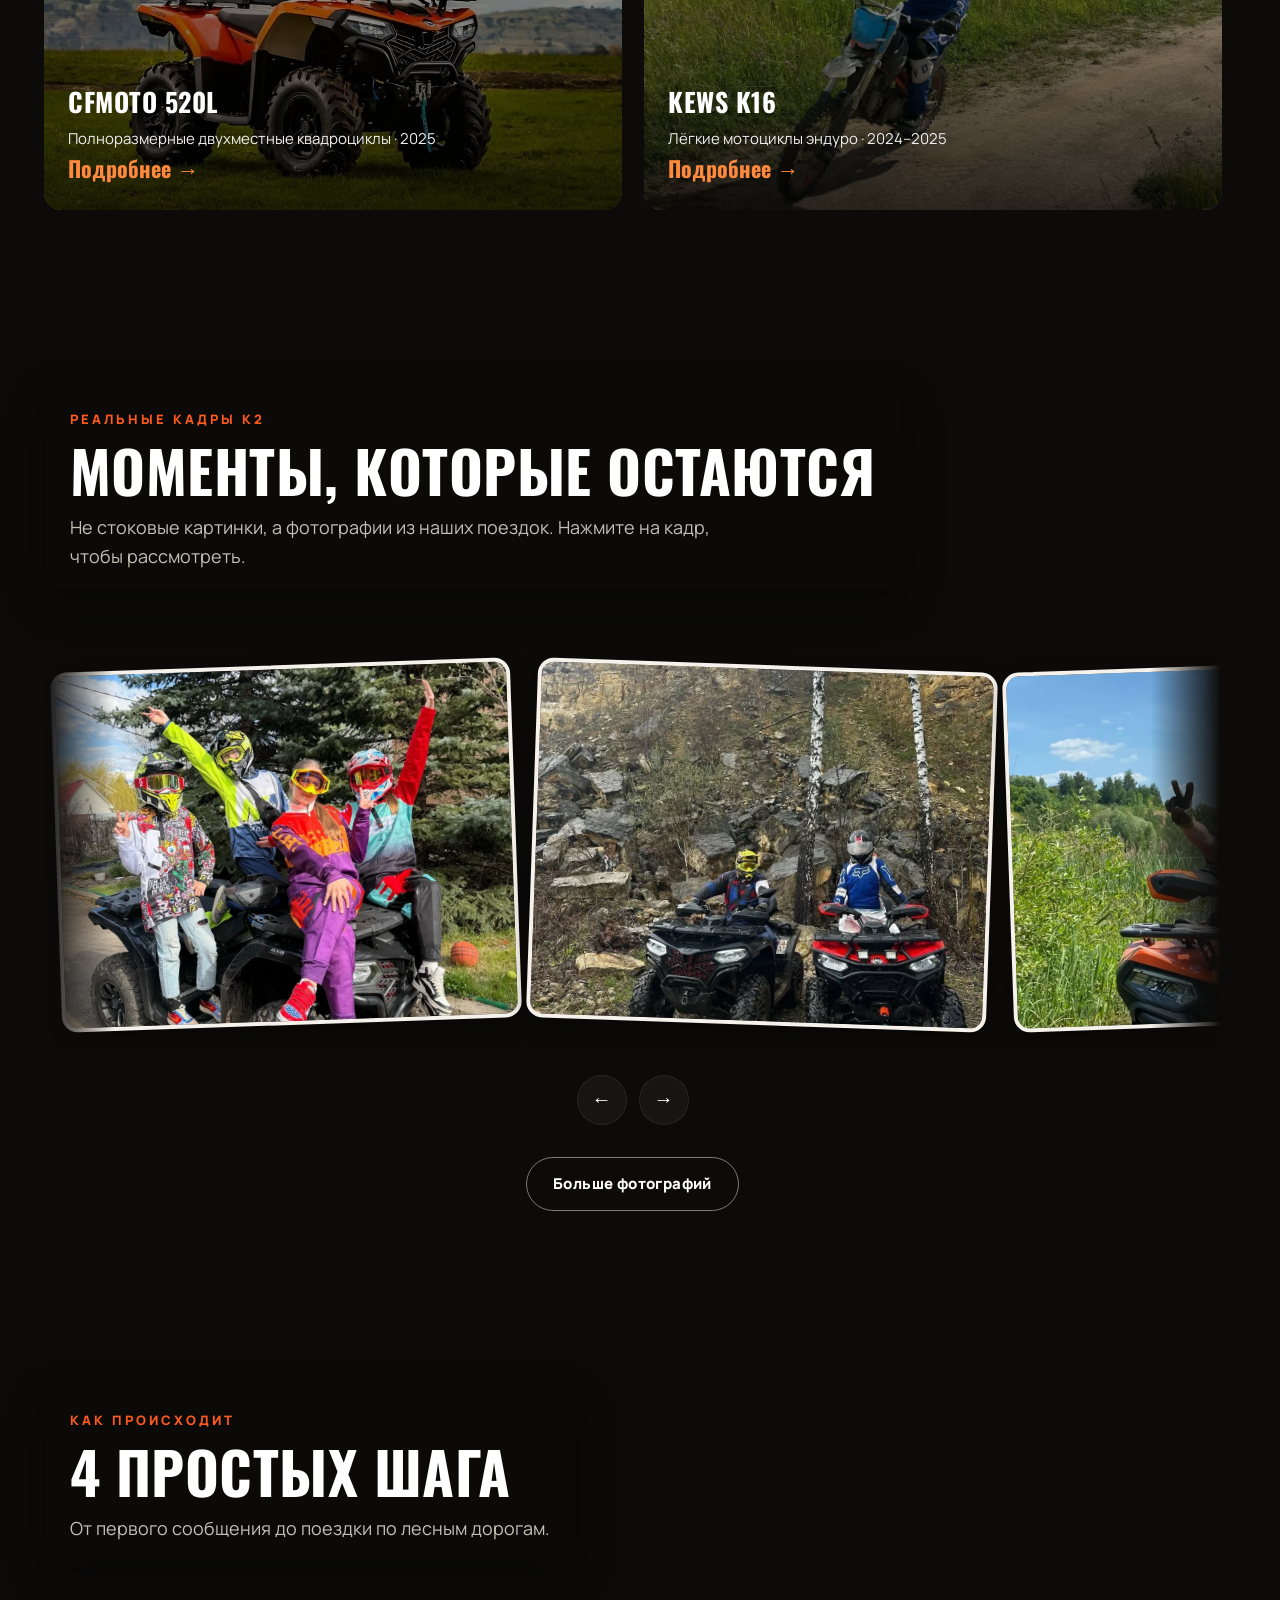
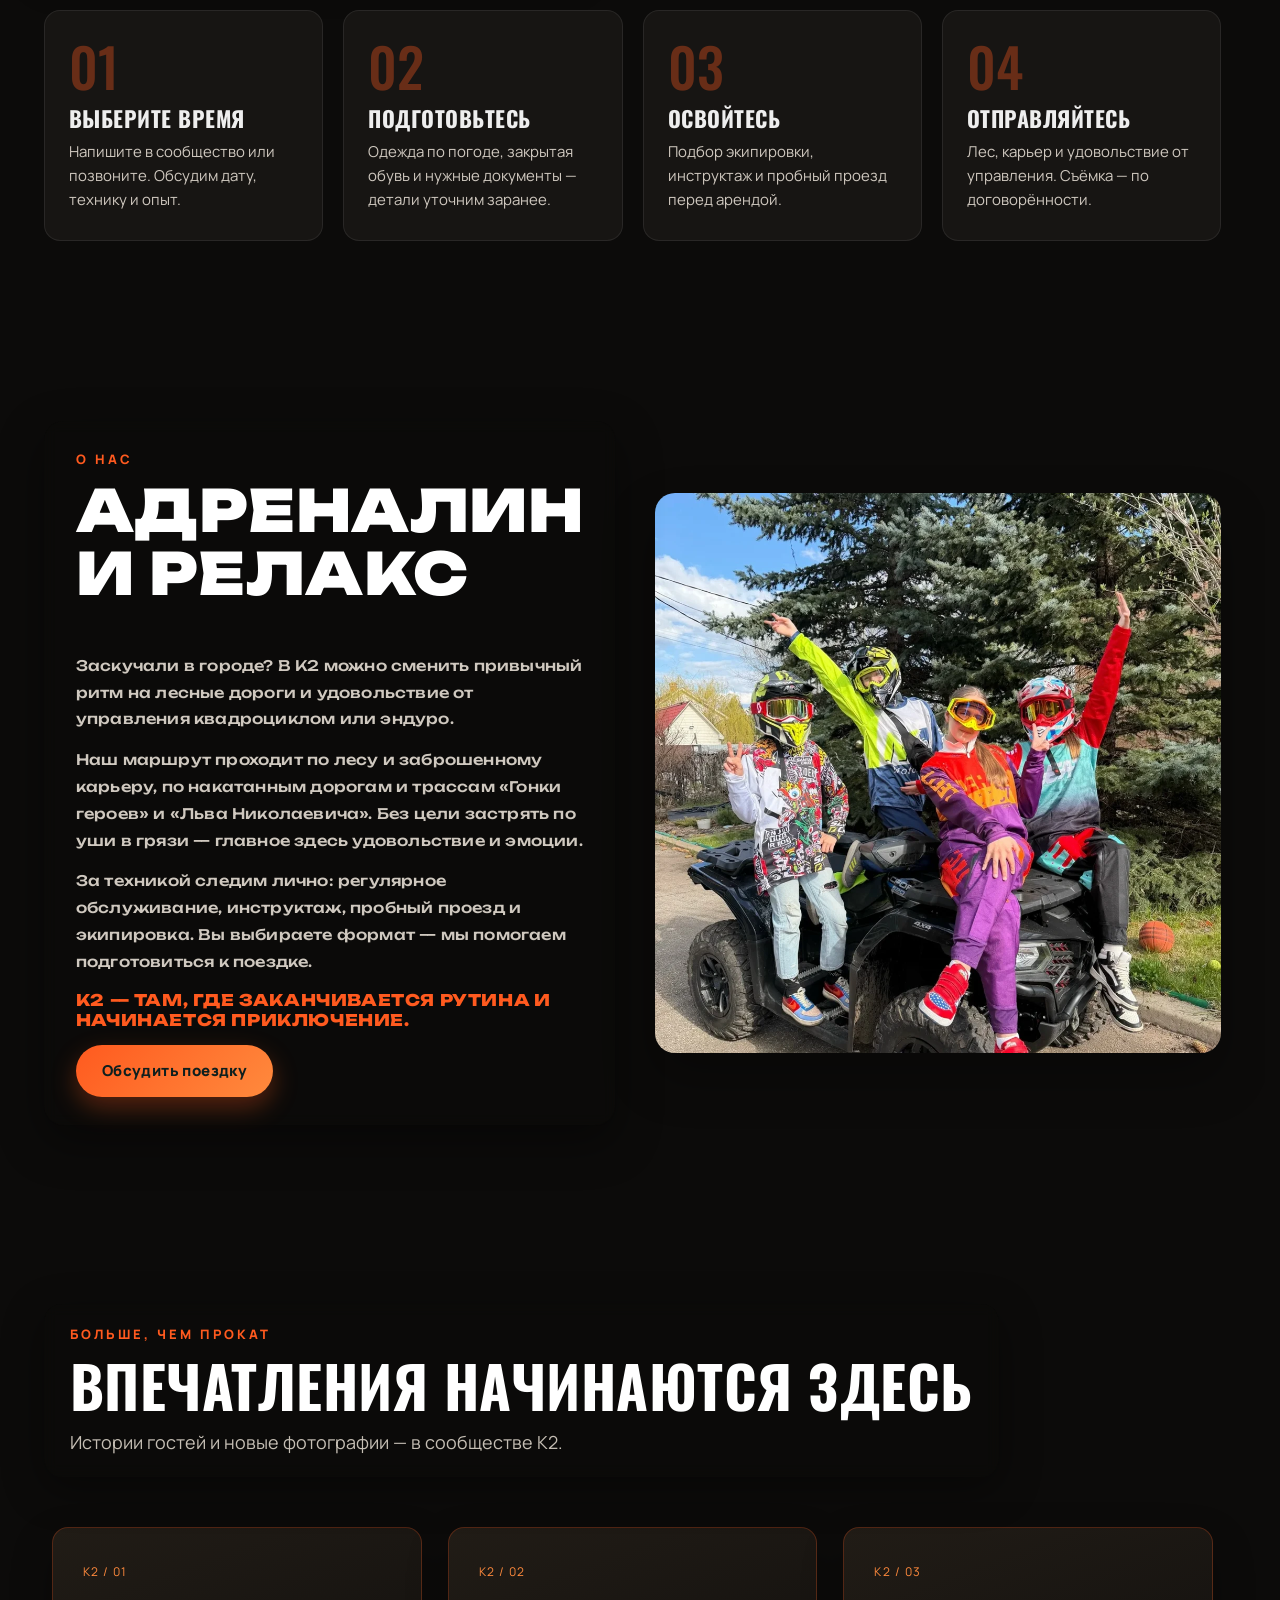
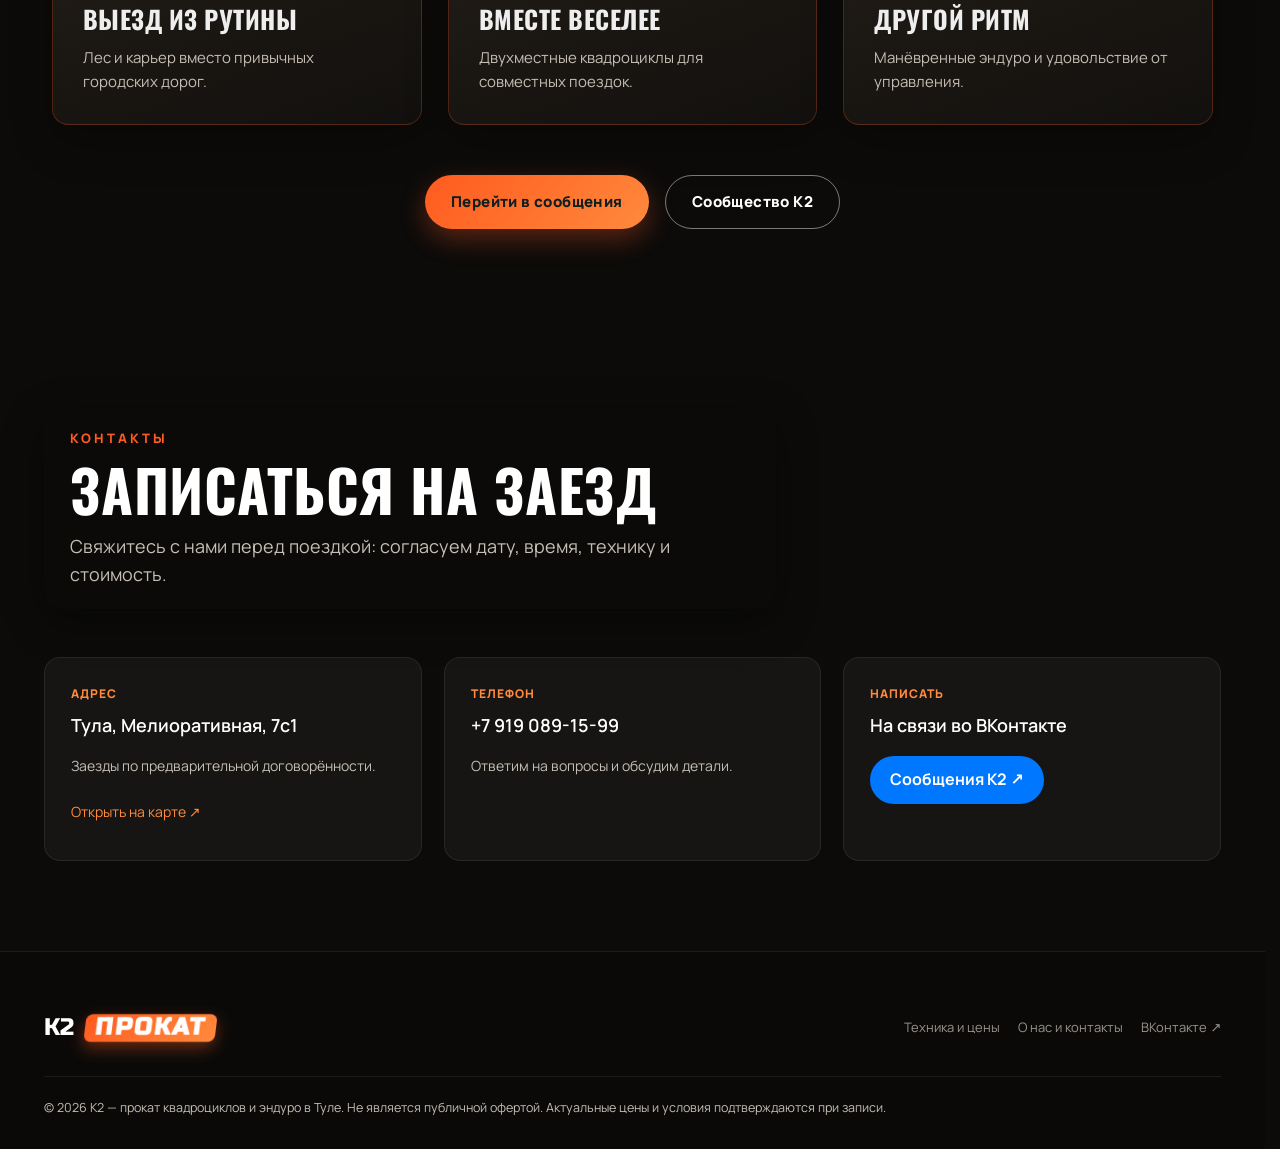
==== commit 2ed3edde: "feat: use original K2 cover on homepage (6/6)" ====
--- a/index.html
+++ b/index.html
@@ -1 +1 @@
-<!doctype html><html lang="ru" data-theme="gold"><head><meta charset="utf-8"><meta name="viewport" content="width=device-width,initial-scale=1"><meta name="theme-color" content="#0e0d0c"><title>K2 — прокат квадроциклов и эндуро в Туле</title><meta name="description" content="Прокат квадроциклов CFMOTO 520L и эндуро KEWS K16 в Туле. Лес, карьер, инструктаж и экипировка. Запись: +7 919 089-15-99."><meta property="og:title" content="K2 — прокат квадроциклов и эндуро в Туле"><meta property="og:type" content="website"><link rel="icon" href="assets/favicon.svg" type="image/svg+xml"><link rel="preload" href="assets/img/ride-0.webp" as="image"><link rel="stylesheet" href="assets/fonts/fonts.css"><link rel="stylesheet" href="assets/fonts/rental-fonts.css"><link rel="stylesheet" href="assets/rental-home.css?v=2"><link rel="stylesheet" href="assets/rental-home-k2.css?v=2"><script src="assets/rental-home.js?v=2" defer></script></head><body><a class="skip" href="#main">К содержанию</a><div class="ride-bg" aria-hidden="true"><div class="ride-img"></div><div class="ride-shade"></div></div><header id="hdr"><div class="wrap bar"><a class="brand k2-brand" href="#top" aria-label="K2 — главная"><span class="k2-symbol">K<span>2</span></span><span class="k2-brand-caption">ПРОКАТ<br>ТУЛА</span></a><button class="burger" id="burger" aria-label="Открыть меню" aria-expanded="false" aria-controls="nav"><span></span><span></span><span></span></button><nav class="nav" id="nav" aria-label="Основная навигация"><a href="#how">Как проходит</a><a href="#tours">Цены</a><a href="rental.html">Техника</a><a href="#gallery">Галерея</a><a href="contacts.html">О нас и контакты</a><a class="btn" href="https://vk.me/k2renttula" target="_blank" rel="noopener noreferrer">Записаться</a></nav></div></header><main id="main"><div class="hero ph0" id="top"><div class="hero-bg" role="img" aria-label="Квадроцикл K2 на фоне поля и облачного неба"></div><div class="hero-photo"></div><div class="hero-scrim2"></div><div class="hero-content2 hero-left"><div class="hero-eyebrow hero-eyebrow-pulse">K2 — заряд энергии и эмоций</div><h1 class="hero-tagline" aria-label="Прокат квадроциклов и эндуро в Туле"><span class="tw" id="heroType" aria-hidden="true">Заряд энергии и эмоций</span><span class="tw-caret" aria-hidden="true"></span></h1><p class="hero-subtitle">Прокат квадроциклов CFMOTO 520L и эндуро KEWS K16 · Тула</p><div class="hero-actions"><a class="hero-btn hero-btn-primary" href="https://vk.me/k2renttula" target="_blank" rel="noopener noreferrer">Записаться</a><a class="hero-btn hero-btn-ghost" href="#tours">Услуги и цены</a></div></div></div><section class="dark" id="how"><div class="wrap"><div class="sec-head"><div class="kicker">Форматы</div><h2>Как проходит заезд</h2><p>Выберите свою технику — квадроцикл или эндуро. Остальные детали обсудим перед стартом.</p></div><div class="fmt-cards"><article class="fmt-card"><div class="fmt-media" style="background-image:url(assets/img/ride-5.webp)"></div><span class="fmt-num">01</span><span class="fmt-tag">Квадроциклы</span><div class="fmt-body"><h3>На четырёх колёсах</h3><p class="fmt-intro">Полноразмерные двухместные CFMOTO 520L — для поездки вдвоём, с друзьями или всей компанией.</p><ul class="fmt-steps"><li><span>Старт</span><b>Согласуем дату и время заезда</b></li><li><span>Экипировка</span><b>Подберём защиту для поездки</b></li><li><span>Инструктаж</span><b>Знакомство с техникой и пробный проезд</b></li><li><span>Маршрут</span><b>Лес, карьер и накатанные дороги</b></li><li><span>Финиш</span><b>Возвращение с новыми впечатлениями</b></li></ul></div></article><article class="fmt-card"><div class="fmt-media" style="background-image:url(assets/img/enduro.webp)"></div><span class="fmt-num">02</span><span class="fmt-tag">Эндуро</span><div class="fmt-body"><h3>На двух колёсах</h3><p class="fmt-intro">Лёгкие и манёвренные KEWS K16. Для тех, кто хочет другой динамики на бездорожье.</p><ul class="fmt-steps"><li><span>Старт</span><b>Расскажите о своём опыте при записи</b></li><li><span>Подготовка</span><b>Выберем подходящий формат поездки</b></li><li><span>Защита</span><b>Шлем, очки, джерси, наколенники и «черепаха»</b></li><li><span>Инструктаж</span><b>Разберём управление и попробуем технику</b></li><li><span>Маршрут</span><b>Получаем удовольствие от управления</b></li></ul></div></article></div></div></section><section class="dark" id="tech"><div class="wrap"><div class="sec-head"><div class="kicker">Чем мы отличаемся</div><h2>О технике и подходе</h2><p>Ваша задача — получить удовольствие. Наша — подготовить технику к поездке.</p></div><div class="tech-grid"><article class="tech-card"><div class="tech-ic" aria-hidden="true">↗</div><h3>Новая техника</h3><p>Квадроциклы 2025 года и эндуро 2024–2025 годов.</p></article><article class="tech-card"><div class="tech-ic" aria-hidden="true">⚙</div><h3>Личный контроль</h3><p>Следим за состоянием техники и регулярно её обслуживаем.</p></article><article class="tech-card"><div class="tech-ic" aria-hidden="true">◎</div><h3>Инструктаж перед стартом</h3><p>Объясняем управление и проводим пробный проезд.</p></article><article class="tech-card"><div class="tech-ic" aria-hidden="true">⌁</div><h3>Лес и карьер</h3><p>Накатанные дороги, лес и заброшенный карьер — без цели застрять в грязи.</p></article></div></div></section><section class="dark" id="vkl"><div class="wrap"><div class="sec-head"><div class="kicker">Перед выездом</div><h2>Готовим к приключению</h2><p>Точный комплект экипировки и состав услуги подтвердим при записи. Фото- и видеосъёмка — по договорённости.</p></div><div class="feat"><article class="f reveal"><div class="f-ph" style="background-image:url(assets/img/ride-0.webp)"></div><div class="f-bd"><h3>Подготовленная техника</h3><p>CFMOTO 520L и KEWS K16 с регулярным обслуживанием.</p></div></article><article class="f reveal"><div class="f-ph" style="background-image:url(assets/img/ride-2.webp)"></div><div class="f-bd"><h3>Шлем и очки</h3><p>Защита головы и глаз для поездки по бездорожью.</p></div></article><article class="f reveal"><div class="f-ph" style="background-image:url(assets/img/ride-6.webp)"></div><div class="f-bd"><h3>Джерси и защита</h3><p>Джерси, наколенники и защита спины и груди «черепаха».</p></div></article><article class="f reveal"><div class="f-ph" style="background-image:url(assets/img/enduro.webp)"></div><div class="f-bd"><h3>Инструктаж</h3><p>Знакомство с управлением и тестовый проезд перед арендой.</p></div></article></div></div></section><section class="dark" id="tours"><div class="wrap"><div class="sec-head"><div class="kicker">Прокат · маршруты · впечатления</div><h2>Услуги и цены</h2><p>Выберите длительность поездки. Стоимость для выбранной техники, пассажира и состав услуги уточняйте при записи.</p></div><div class="cards svc-cards"><article class="tour"><div class="t-img" style="background-image:url(assets/img/ride-0.webp)"><span class="t-price">5 500 ₽</span></div><div class="t-body"><h3>Первый выезд</h3><div class="t-specs">1 час · Тула · Лес и карьер</div><p>Короткая поездка, чтобы сменить обстановку и познакомиться с техникой.</p><a class="btn btn-sm" href="https://vk.me/k2renttula" target="_blank" rel="noopener noreferrer">Уточнить и записаться</a></div></article><article class="tour"><div class="t-img" style="background-image:url(assets/img/ride-5.webp)"><span class="t-price">8 000 ₽</span></div><div class="t-body"><h3>Больше свободы</h3><div class="t-specs">1,5 часа · Тула · Лес и карьер</div><p>Больше времени на маршрут и удовольствие от управления.</p><a class="btn btn-sm" href="https://vk.me/k2renttula" target="_blank" rel="noopener noreferrer">Уточнить и записаться</a></div></article><article class="tour"><div class="t-img" style="background-image:url(assets/img/ride-1.webp)"><span class="t-price">12 000 ₽</span></div><div class="t-body"><h3>Полноценный тур</h3><div class="t-specs">2,5 часа · Тула · Лес и карьер</div><p>Продлите приключение: лесные дороги, карьер и впечатления.</p><a class="btn btn-sm" href="https://vk.me/k2renttula" target="_blank" rel="noopener noreferrer">Уточнить и записаться</a></div></article></div><p class="k2-price-note">Тарифы приведены по описанию сообщества K2 на 28.10.2026 и могут измениться. В источнике не уточнена привязка цен к типу техники. До бронирования подтвердите актуальные условия у администратора.</p></div></section><section class="dark" id="catalog"><div class="wrap"><div class="sec-head"><div class="kicker">Прокат</div><h2>Наша техника</h2><p>Два характера. Один повод выбраться из города.</p></div><div class="cat"><a class="c" href="rental.html#atv" style="background-image:url(assets/img/ride-0.webp)"><div class="in"><h3>CFMOTO 520L</h3><p>Полноразмерные двухместные квадроциклы · 2025</p><span class="p">Подробнее →</span></div></a><a class="c" href="rental.html#enduro" style="background-image:url(assets/img/enduro.webp)"><div class="in"><h3>KEWS K16</h3><p>Лёгкие мотоциклы эндуро · 2024–2025</p><span class="p">Подробнее →</span></div></a></div></div></section><section class="dark" id="gallery"><div class="wrap"><div class="sec-head"><div class="kicker">Реальные кадры K2</div><h2>Моменты, которые остаются</h2><p>Не стоковые картинки, а фотографии из наших поездок. Нажмите на кадр, чтобы рассмотреть.</p></div><div class="gal-vp"><div class="gal-track"><button class="gph" type="button" data-photo="assets/img/ride-2.webp" data-caption="Друзья в экипировке K2" aria-label="Увеличить: Друзья в экипировке K2" style="background-image:url(assets/img/ride-2.webp)"></button><button class="gph" type="button" data-photo="assets/img/ride-1.webp" data-caption="Квадроциклы в карьере" aria-label="Увеличить: Квадроциклы в карьере" style="background-image:url(assets/img/ride-1.webp)"></button><button class="gph" type="button" data-photo="assets/img/ride-6.webp" data-caption="Поездка вдвоём" aria-label="Увеличить: Поездка вдвоём" style="background-image:url(assets/img/ride-6.webp)"></button><button class="gph" type="button" data-photo="assets/img/enduro.webp" data-caption="Эндуро на лесной дороге" aria-label="Увеличить: Эндуро на лесной дороге" style="background-image:url(assets/img/enduro.webp)"></button><button class="gph" type="button" data-photo="assets/img/ride-8.webp" data-caption="Остановка у воды" aria-label="Увеличить: Остановка у воды" style="background-image:url(assets/img/ride-8.webp)"></button><button class="gph" type="button" data-photo="assets/img/ride-5.webp" data-caption="Квадроциклы на маршруте" aria-label="Увеличить: Квадроциклы на маршруте" style="background-image:url(assets/img/ride-5.webp)"></button><button class="gph" type="button" data-photo="assets/img/ride-3.webp" data-caption="Отдых у лесного озера" aria-label="Увеличить: Отдых у лесного озера" style="background-image:url(assets/img/ride-3.webp)"></button></div></div><div class="gal-ctrl"><button type="button" data-gallery-prev aria-label="Предыдущие фотографии">←</button><button type="button" data-gallery-next aria-label="Следующие фотографии">→</button></div><p class="k2-album-link"><a class="btn btn-ghost" href="contacts.html#gallery">Больше фотографий</a></p></div></section><section class="dark" id="process"><div class="wrap"><div class="sec-head"><div class="kicker">Как происходит</div><h2>4 простых шага</h2><p>От первого сообщения до поездки по лесным дорогам.</p></div><div class="steps"><article class="step"><div class="n">01</div><h3>Выберите время</h3><p>Напишите в сообщество или позвоните. Обсудим дату, технику и опыт.</p></article><article class="step"><div class="n">02</div><h3>Подготовьтесь</h3><p>Одежда по погоде, закрытая обувь и нужные документы — детали уточним заранее.</p></article><article class="step"><div class="n">03</div><h3>Освойтесь</h3><p>Подбор экипировки, инструктаж и пробный проезд перед арендой.</p></article><article class="step"><div class="n">04</div><h3>Отправляйтесь</h3><p>Лес, карьер и удовольствие от управления. Съёмка — по договорённости.</p></article></div></div></section><section class="dark" id="about"><div class="wrap"><div class="about-grid"><div><div class="sec-head"><div class="kicker">О нас</div><h2>Адреналин и релакс</h2></div><p>Заскучали в городе? В K2 можно сменить привычный ритм на лесные дороги и удовольствие от управления квадроциклом или эндуро.</p><p>Наш маршрут проходит по лесу и заброшенному карьеру, по накатанным дорогам и трассам «Гонки героев» и «Льва Николаевича». Без цели застрять по уши в грязи — главное здесь удовольствие и эмоции.</p><p>За техникой следим лично: регулярное обслуживание, инструктаж, пробный проезд и экипировка. Вы выбираете формат — мы помогаем подготовиться к поездке.</p><p class="about-legend">K2 — там, где заканчивается рутина и начинается приключение.</p><a class="btn" href="https://vk.me/k2renttula" target="_blank" rel="noopener noreferrer">Обсудить поездку</a></div><div class="ph-box" style="background-image:url(assets/img/ride-2.webp)"></div></div></div></section><section class="dark" id="impressions"><div class="wrap"><div class="sec-head"><div class="kicker">Больше, чем прокат</div><h2>Впечатления начинаются здесь</h2><p>Истории гостей и новые фотографии — в сообществе K2.</p></div><div class="k2-floating"><article class="k2-float"><span>K2 / 01</span><h3>Выезд из рутины</h3><p>Лес и карьер вместо привычных городских дорог.</p></article><article class="k2-float"><span>K2 / 02</span><h3>Вместе веселее</h3><p>Двухместные квадроциклы для совместных поездок.</p></article><article class="k2-float"><span>K2 / 03</span><h3>Другой ритм</h3><p>Манёвренные эндуро и удовольствие от управления.</p></article></div><div class="k2-album-link"><a class="btn" href="https://vk.me/k2renttula" target="_blank" rel="noopener noreferrer">Перейти в сообщения</a> <a class="btn btn-ghost" href="https://vk.ru/k2renttula" target="_blank" rel="noopener noreferrer">Сообщество K2</a></div></div></section><section class="dark" id="contacts"><div class="wrap"><div class="sec-head"><div class="kicker">Контакты</div><h2>Записаться на заезд</h2><p>Свяжитесь с нами перед поездкой: согласуем дату, время, технику и стоимость.</p></div><div class="con"><div class="c"><div class="lab">Адрес</div><div class="val">Тула, Мелиоративная, 7с1</div><p class="k2-contact-small">Заезды по предварительной договорённости.</p><a class="k2-inline-link" href="https://yandex.ru/maps/?text=Тула%20Мелиоративная%207с1" target="_blank" rel="noopener noreferrer">Открыть на карте ↗</a></div><div class="c"><div class="lab">Телефон</div><a class="val" href="tel:+79190891599">+7 919 089-15-99</a><p class="k2-contact-small">Ответим на вопросы и обсудим детали.</p></div><div class="c"><div class="lab">Написать</div><div class="val">На связи во ВКонтакте</div><div class="msgs"><a class="vk" href="https://vk.me/k2renttula" target="_blank" rel="noopener noreferrer">Сообщения K2 ↗</a></div></div></div></div></section></main><footer><div class="wrap"><div class="foot-top"><a class="brand" href="#top">K2 <span class="acc">ПРОКАТ</span></a><div class="foot-links"><a href="rental.html">Техника и цены</a><a href="contacts.html">О нас и контакты</a><a href="https://vk.ru/k2renttula" target="_blank" rel="noopener noreferrer">ВКонтакте ↗</a></div></div><div class="foot-legal">© <span data-year>2026</span> K2 — прокат квадроциклов и эндуро в Туле. Не является публичной офертой. Актуальные цены и условия подтверждаются при записи.</div></div></footer><dialog aria-label="Просмотр фотографии" class="lightbox"><button aria-label="Закрыть фотографию" class="lightbox-close">×</button><button aria-label="Предыдущая фотография" class="lightbox-prev">←</button><figure><img alt="" src="assets/img/ride-0.webp"/><figcaption></figcaption></figure><button aria-label="Следующая фотография" class="lightbox-next">→</button></dialog></body></html>+<!doctype html><html lang="ru" data-theme="gold"><head><meta charset="utf-8"><meta name="viewport" content="width=device-width,initial-scale=1"><meta name="theme-color" content="#0e0d0c"><title>K2 — прокат квадроциклов и эндуро в Туле</title><meta name="description" content="Прокат квадроциклов CFMOTO 520L и эндуро KEWS K16 в Туле. Лес, карьер, инструктаж и экипировка. Запись: +7 919 089-15-99."><meta property="og:title" content="K2 — прокат квадроциклов и эндуро в Туле"><meta property="og:type" content="website"><link rel="icon" href="assets/favicon.svg" type="image/svg+xml"><link rel="preload" href="assets/img/k2-cover-0.svg" as="image"><link rel="preload" href="assets/img/k2-cover-1.svg" as="image"><link rel="preload" href="assets/img/k2-cover-2.svg" as="image"><link rel="preload" href="assets/img/k2-cover-3.svg" as="image"><link rel="preload" href="assets/img/k2-cover-4.svg" as="image"><link rel="preload" href="assets/img/k2-cover-5.svg" as="image"><link rel="stylesheet" href="assets/fonts/fonts.css"><link rel="stylesheet" href="assets/fonts/rental-fonts.css"><link rel="stylesheet" href="assets/rental-home.css?v=2"><link rel="stylesheet" href="assets/rental-home-k2.css?v=3"><script src="assets/rental-home.js?v=2" defer></script></head><body><a class="skip" href="#main">К содержанию</a><div class="ride-bg" aria-hidden="true"><div class="ride-img"></div><div class="ride-shade"></div></div><header id="hdr"><div class="wrap bar"><a class="brand k2-brand" href="#top" aria-label="K2 — главная"><span class="k2-symbol">K<span>2</span></span><span class="k2-brand-caption">ПРОКАТ<br>ТУЛА</span></a><button class="burger" id="burger" aria-label="Открыть меню" aria-expanded="false" aria-controls="nav"><span></span><span></span><span></span></button><nav class="nav" id="nav" aria-label="Основная навигация"><a href="#how">Как проходит</a><a href="#tours">Цены</a><a href="rental.html">Техника</a><a href="#gallery">Галерея</a><a href="contacts.html">О нас и контакты</a><a class="btn" href="https://vk.me/k2renttula" target="_blank" rel="noopener noreferrer">Записаться</a></nav></div></header><main id="main"><div class="hero ph0" id="top"><div class="hero-bg" role="img" aria-label="Баннер K2: прокат квадроциклов и эндуро в Туле, квадроцикл с двумя райдерами и мотоцикл"><div class="hero-banner"><img src="assets/img/k2-cover-0.svg" alt="" aria-hidden="true" width="480" height="288" fetchpriority="high"><img src="assets/img/k2-cover-1.svg" alt="" aria-hidden="true" width="480" height="288" fetchpriority="high"><img src="assets/img/k2-cover-2.svg" alt="" aria-hidden="true" width="480" height="288" fetchpriority="high"><img src="assets/img/k2-cover-3.svg" alt="" aria-hidden="true" width="480" height="288" fetchpriority="high"><img src="assets/img/k2-cover-4.svg" alt="" aria-hidden="true" width="480" height="288" fetchpriority="high"><img src="assets/img/k2-cover-5.svg" alt="" aria-hidden="true" width="480" height="288" fetchpriority="high"></div></div><div class="hero-photo"></div><div class="hero-scrim2"></div><div class="hero-content2 hero-left"><div class="hero-eyebrow hero-eyebrow-pulse">K2 — заряд энергии и эмоций</div><h1 class="hero-tagline" aria-label="Прокат квадроциклов и эндуро в Туле"><span class="tw" id="heroType" aria-hidden="true">Заряд энергии и эмоций</span><span class="tw-caret" aria-hidden="true"></span></h1><p class="hero-subtitle">Прокат квадроциклов CFMOTO 520L и эндуро KEWS K16 · Тула</p><div class="hero-actions"><a class="hero-btn hero-btn-primary" href="https://vk.me/k2renttula" target="_blank" rel="noopener noreferrer">Записаться</a><a class="hero-btn hero-btn-ghost" href="#tours">Услуги и цены</a></div></div></div><section class="dark" id="how"><div class="wrap"><div class="sec-head"><div class="kicker">Форматы</div><h2>Как проходит заезд</h2><p>Выберите свою технику — квадроцикл или эндуро. Остальные детали обсудим перед стартом.</p></div><div class="fmt-cards"><article class="fmt-card"><div class="fmt-media" style="background-image:url(assets/img/ride-5.webp)"></div><span class="fmt-num">01</span><span class="fmt-tag">Квадроциклы</span><div class="fmt-body"><h3>На четырёх колёсах</h3><p class="fmt-intro">Полноразмерные двухместные CFMOTO 520L — для поездки вдвоём, с друзьями или всей компанией.</p><ul class="fmt-steps"><li><span>Старт</span><b>Согласуем дату и время заезда</b></li><li><span>Экипировка</span><b>Подберём защиту для поездки</b></li><li><span>Инструктаж</span><b>Знакомство с техникой и пробный проезд</b></li><li><span>Маршрут</span><b>Лес, карьер и накатанные дороги</b></li><li><span>Финиш</span><b>Возвращение с новыми впечатлениями</b></li></ul></div></article><article class="fmt-card"><div class="fmt-media" style="background-image:url(assets/img/enduro.webp)"></div><span class="fmt-num">02</span><span class="fmt-tag">Эндуро</span><div class="fmt-body"><h3>На двух колёсах</h3><p class="fmt-intro">Лёгкие и манёвренные KEWS K16. Для тех, кто хочет другой динамики на бездорожье.</p><ul class="fmt-steps"><li><span>Старт</span><b>Расскажите о своём опыте при записи</b></li><li><span>Подготовка</span><b>Выберем подходящий формат поездки</b></li><li><span>Защита</span><b>Шлем, очки, джерси, наколенники и «черепаха»</b></li><li><span>Инструктаж</span><b>Разберём управление и попробуем технику</b></li><li><span>Маршрут</span><b>Получаем удовольствие от управления</b></li></ul></div></article></div></div></section><section class="dark" id="tech"><div class="wrap"><div class="sec-head"><div class="kicker">Чем мы отличаемся</div><h2>О технике и подходе</h2><p>Ваша задача — получить удовольствие. Наша — подготовить технику к поездке.</p></div><div class="tech-grid"><article class="tech-card"><div class="tech-ic" aria-hidden="true">↗</div><h3>Новая техника</h3><p>Квадроциклы 2025 года и эндуро 2024–2025 годов.</p></article><article class="tech-card"><div class="tech-ic" aria-hidden="true">⚙</div><h3>Личный контроль</h3><p>Следим за состоянием техники и регулярно её обслуживаем.</p></article><article class="tech-card"><div class="tech-ic" aria-hidden="true">◎</div><h3>Инструктаж перед стартом</h3><p>Объясняем управление и проводим пробный проезд.</p></article><article class="tech-card"><div class="tech-ic" aria-hidden="true">⌁</div><h3>Лес и карьер</h3><p>Накатанные дороги, лес и заброшенный карьер — без цели застрять в грязи.</p></article></div></div></section><section class="dark" id="vkl"><div class="wrap"><div class="sec-head"><div class="kicker">Перед выездом</div><h2>Готовим к приключению</h2><p>Точный комплект экипировки и состав услуги подтвердим при записи. Фото- и видеосъёмка — по договорённости.</p></div><div class="feat"><article class="f reveal"><div class="f-ph" style="background-image:url(assets/img/ride-0.webp)"></div><div class="f-bd"><h3>Подготовленная техника</h3><p>CFMOTO 520L и KEWS K16 с регулярным обслуживанием.</p></div></article><article class="f reveal"><div class="f-ph" style="background-image:url(assets/img/ride-2.webp)"></div><div class="f-bd"><h3>Шлем и очки</h3><p>Защита головы и глаз для поездки по бездорожью.</p></div></article><article class="f reveal"><div class="f-ph" style="background-image:url(assets/img/ride-6.webp)"></div><div class="f-bd"><h3>Джерси и защита</h3><p>Джерси, наколенники и защита спины и груди «черепаха».</p></div></article><article class="f reveal"><div class="f-ph" style="background-image:url(assets/img/enduro.webp)"></div><div class="f-bd"><h3>Инструктаж</h3><p>Знакомство с управлением и тестовый проезд перед арендой.</p></div></article></div></div></section><section class="dark" id="tours"><div class="wrap"><div class="sec-head"><div class="kicker">Прокат · маршруты · впечатления</div><h2>Услуги и цены</h2><p>Выберите длительность поездки. Стоимость для выбранной техники, пассажира и состав услуги уточняйте при записи.</p></div><div class="cards svc-cards"><article class="tour"><div class="t-img" style="background-image:url(assets/img/ride-0.webp)"><span class="t-price">5 500 ₽</span></div><div class="t-body"><h3>Первый выезд</h3><div class="t-specs">1 час · Тула · Лес и карьер</div><p>Короткая поездка, чтобы сменить обстановку и познакомиться с техникой.</p><a class="btn btn-sm" href="https://vk.me/k2renttula" target="_blank" rel="noopener noreferrer">Уточнить и записаться</a></div></article><article class="tour"><div class="t-img" style="background-image:url(assets/img/ride-5.webp)"><span class="t-price">8 000 ₽</span></div><div class="t-body"><h3>Больше свободы</h3><div class="t-specs">1,5 часа · Тула · Лес и карьер</div><p>Больше времени на маршрут и удовольствие от управления.</p><a class="btn btn-sm" href="https://vk.me/k2renttula" target="_blank" rel="noopener noreferrer">Уточнить и записаться</a></div></article><article class="tour"><div class="t-img" style="background-image:url(assets/img/ride-1.webp)"><span class="t-price">12 000 ₽</span></div><div class="t-body"><h3>Полноценный тур</h3><div class="t-specs">2,5 часа · Тула · Лес и карьер</div><p>Продлите приключение: лесные дороги, карьер и впечатления.</p><a class="btn btn-sm" href="https://vk.me/k2renttula" target="_blank" rel="noopener noreferrer">Уточнить и записаться</a></div></article></div><p class="k2-price-note">Тарифы приведены по описанию сообщества K2 на 28.10.2026 и могут измениться. В источнике не уточнена привязка цен к типу техники. До бронирования подтвердите актуальные условия у администратора.</p></div></section><section class="dark" id="catalog"><div class="wrap"><div class="sec-head"><div class="kicker">Прокат</div><h2>Наша техника</h2><p>Два характера. Один повод выбраться из города.</p></div><div class="cat"><a class="c" href="rental.html#atv" style="background-image:url(assets/img/ride-0.webp)"><div class="in"><h3>CFMOTO 520L</h3><p>Полноразмерные двухместные квадроциклы · 2025</p><span class="p">Подробнее →</span></div></a><a class="c" href="rental.html#enduro" style="background-image:url(assets/img/enduro.webp)"><div class="in"><h3>KEWS K16</h3><p>Лёгкие мотоциклы эндуро · 2024–2025</p><span class="p">Подробнее →</span></div></a></div></div></section><section class="dark" id="gallery"><div class="wrap"><div class="sec-head"><div class="kicker">Реальные кадры K2</div><h2>Моменты, которые остаются</h2><p>Не стоковые картинки, а фотографии из наших поездок. Нажмите на кадр, чтобы рассмотреть.</p></div><div class="gal-vp"><div class="gal-track"><button class="gph" type="button" data-photo="assets/img/ride-2.webp" data-caption="Друзья в экипировке K2" aria-label="Увеличить: Друзья в экипировке K2" style="background-image:url(assets/img/ride-2.webp)"></button><button class="gph" type="button" data-photo="assets/img/ride-1.webp" data-caption="Квадроциклы в карьере" aria-label="Увеличить: Квадроциклы в карьере" style="background-image:url(assets/img/ride-1.webp)"></button><button class="gph" type="button" data-photo="assets/img/ride-6.webp" data-caption="Поездка вдвоём" aria-label="Увеличить: Поездка вдвоём" style="background-image:url(assets/img/ride-6.webp)"></button><button class="gph" type="button" data-photo="assets/img/enduro.webp" data-caption="Эндуро на лесной дороге" aria-label="Увеличить: Эндуро на лесной дороге" style="background-image:url(assets/img/enduro.webp)"></button><button class="gph" type="button" data-photo="assets/img/ride-8.webp" data-caption="Остановка у воды" aria-label="Увеличить: Остановка у воды" style="background-image:url(assets/img/ride-8.webp)"></button><button class="gph" type="button" data-photo="assets/img/ride-5.webp" data-caption="Квадроциклы на маршруте" aria-label="Увеличить: Квадроциклы на маршруте" style="background-image:url(assets/img/ride-5.webp)"></button><button class="gph" type="button" data-photo="assets/img/ride-3.webp" data-caption="Отдых у лесного озера" aria-label="Увеличить: Отдых у лесного озера" style="background-image:url(assets/img/ride-3.webp)"></button></div></div><div class="gal-ctrl"><button type="button" data-gallery-prev aria-label="Предыдущие фотографии">←</button><button type="button" data-gallery-next aria-label="Следующие фотографии">→</button></div><p class="k2-album-link"><a class="btn btn-ghost" href="contacts.html#gallery">Больше фотографий</a></p></div></section><section class="dark" id="process"><div class="wrap"><div class="sec-head"><div class="kicker">Как происходит</div><h2>4 простых шага</h2><p>От первого сообщения до поездки по лесным дорогам.</p></div><div class="steps"><article class="step"><div class="n">01</div><h3>Выберите время</h3><p>Напишите в сообщество или позвоните. Обсудим дату, технику и опыт.</p></article><article class="step"><div class="n">02</div><h3>Подготовьтесь</h3><p>Одежда по погоде, закрытая обувь и нужные документы — детали уточним заранее.</p></article><article class="step"><div class="n">03</div><h3>Освойтесь</h3><p>Подбор экипировки, инструктаж и пробный проезд перед арендой.</p></article><article class="step"><div class="n">04</div><h3>Отправляйтесь</h3><p>Лес, карьер и удовольствие от управления. Съёмка — по договорённости.</p></article></div></div></section><section class="dark" id="about"><div class="wrap"><div class="about-grid"><div><div class="sec-head"><div class="kicker">О нас</div><h2>Адреналин и релакс</h2></div><p>Заскучали в городе? В K2 можно сменить привычный ритм на лесные дороги и удовольствие от управления квадроциклом или эндуро.</p><p>Наш маршрут проходит по лесу и заброшенному карьеру, по накатанным дорогам и трассам «Гонки героев» и «Льва Николаевича». Без цели застрять по уши в грязи — главное здесь удовольствие и эмоции.</p><p>За техникой следим лично: регулярное обслуживание, инструктаж, пробный проезд и экипировка. Вы выбираете формат — мы помогаем подготовиться к поездке.</p><p class="about-legend">K2 — там, где заканчивается рутина и начинается приключение.</p><a class="btn" href="https://vk.me/k2renttula" target="_blank" rel="noopener noreferrer">Обсудить поездку</a></div><div class="ph-box" style="background-image:url(assets/img/ride-2.webp)"></div></div></div></section><section class="dark" id="impressions"><div class="wrap"><div class="sec-head"><div class="kicker">Больше, чем прокат</div><h2>Впечатления начинаются здесь</h2><p>Истории гостей и новые фотографии — в сообществе K2.</p></div><div class="k2-floating"><article class="k2-float"><span>K2 / 01</span><h3>Выезд из рутины</h3><p>Лес и карьер вместо привычных городских дорог.</p></article><article class="k2-float"><span>K2 / 02</span><h3>Вместе веселее</h3><p>Двухместные квадроциклы для совместных поездок.</p></article><article class="k2-float"><span>K2 / 03</span><h3>Другой ритм</h3><p>Манёвренные эндуро и удовольствие от управления.</p></article></div><div class="k2-album-link"><a class="btn" href="https://vk.me/k2renttula" target="_blank" rel="noopener noreferrer">Перейти в сообщения</a> <a class="btn btn-ghost" href="https://vk.ru/k2renttula" target="_blank" rel="noopener noreferrer">Сообщество K2</a></div></div></section><section class="dark" id="contacts"><div class="wrap"><div class="sec-head"><div class="kicker">Контакты</div><h2>Записаться на заезд</h2><p>Свяжитесь с нами перед поездкой: согласуем дату, время, технику и стоимость.</p></div><div class="con"><div class="c"><div class="lab">Адрес</div><div class="val">Тула, Мелиоративная, 7с1</div><p class="k2-contact-small">Заезды по предварительной договорённости.</p><a class="k2-inline-link" href="https://yandex.ru/maps/?text=Тула%20Мелиоративная%207с1" target="_blank" rel="noopener noreferrer">Открыть на карте ↗</a></div><div class="c"><div class="lab">Телефон</div><a class="val" href="tel:+79190891599">+7 919 089-15-99</a><p class="k2-contact-small">Ответим на вопросы и обсудим детали.</p></div><div class="c"><div class="lab">Написать</div><div class="val">На связи во ВКонтакте</div><div class="msgs"><a class="vk" href="https://vk.me/k2renttula" target="_blank" rel="noopener noreferrer">Сообщения K2 ↗</a></div></div></div></div></section></main><footer><div class="wrap"><div class="foot-top"><a class="brand" href="#top">K2 <span class="acc">ПРОКАТ</span></a><div class="foot-links"><a href="rental.html">Техника и цены</a><a href="contacts.html">О нас и контакты</a><a href="https://vk.ru/k2renttula" target="_blank" rel="noopener noreferrer">ВКонтакте ↗</a></div></div><div class="foot-legal">© <span data-year>2026</span> K2 — прокат квадроциклов и эндуро в Туле. Не является публичной офертой. Актуальные цены и условия подтверждаются при записи.</div></div></footer><dialog aria-label="Просмотр фотографии" class="lightbox"><button aria-label="Закрыть фотографию" class="lightbox-close">×</button><button aria-label="Предыдущая фотография" class="lightbox-prev">←</button><figure><img alt="" src="assets/img/ride-0.webp"/><figcaption></figcaption></figure><button aria-label="Следующая фотография" class="lightbox-next">→</button></dialog></body></html>
--- a/assets/rental-home-k2.css
+++ b/assets/rental-home-k2.css
@@ -14,3 +14,15 @@
 @media(max-width:520px){#vkl .feat{grid-template-columns:minmax(0,1fr)}.f-ph{height:240px!important}.f-bd h3{font-size:23px}.f-bd p{font-size:15px}.con .c{min-width:0}.con .c .val{overflow-wrap:anywhere}}
 @media(prefers-reduced-motion:reduce){#tech .tech-card{opacity:1;transform:none}}
 @media(max-width:860px){.lightbox{width:100%;max-width:100%}}
+
+/* Original K2 cover: preserve the whole artwork on desktop; focus the riders on mobile. */
+#top.hero{height:max(100svh,calc((100vw - 15px)*.4 + 340px))!important;min-height:700px!important;background:#0c0b0a!important}
+#top .hero-bg{inset:80px 0 auto;width:100%;height:auto;aspect-ratio:5/2;background:none!important;overflow:hidden}
+#top .hero-banner{display:grid;grid-template-columns:repeat(3,minmax(0,1fr));grid-template-rows:repeat(2,minmax(0,1fr));position:absolute;inset:0;width:100%;height:100%;gap:0}
+#top .hero-banner img{display:block;width:100%;height:100%;max-width:none;object-fit:fill}
+#top .hero-scrim2{display:none}#top.hero::after{background:none!important;pointer-events:none}
+#top .hero-content2.hero-left{bottom:48px}
+@media(max-width:860px){#top.hero{height:max(100svh,calc(55svh + 340px))!important;min-height:650px!important}#top .hero-bg{top:76px;height:55svh;aspect-ratio:auto}#top .hero-banner{height:100%;width:137.5svh;left:calc((100% - 137.5svh)*.63);right:auto}#top .hero-content2.hero-left{bottom:44px}#top .hero-bg::after{content:'';position:absolute;inset:0;background:linear-gradient(180deg,transparent 70%,#0c0b0a 100%);pointer-events:none}}
+@media(max-width:520px){#top .hero-content2.hero-left{bottom:36px}#top .hero-banner{left:calc((100% - 137.5svh)*.63)}}
+@media(max-width:860px){#top .hero-tagline{display:block}}
+@media(max-width:860px),(prefers-reduced-motion:reduce){#top .hero-tagline .tw-caret{display:none!important}}
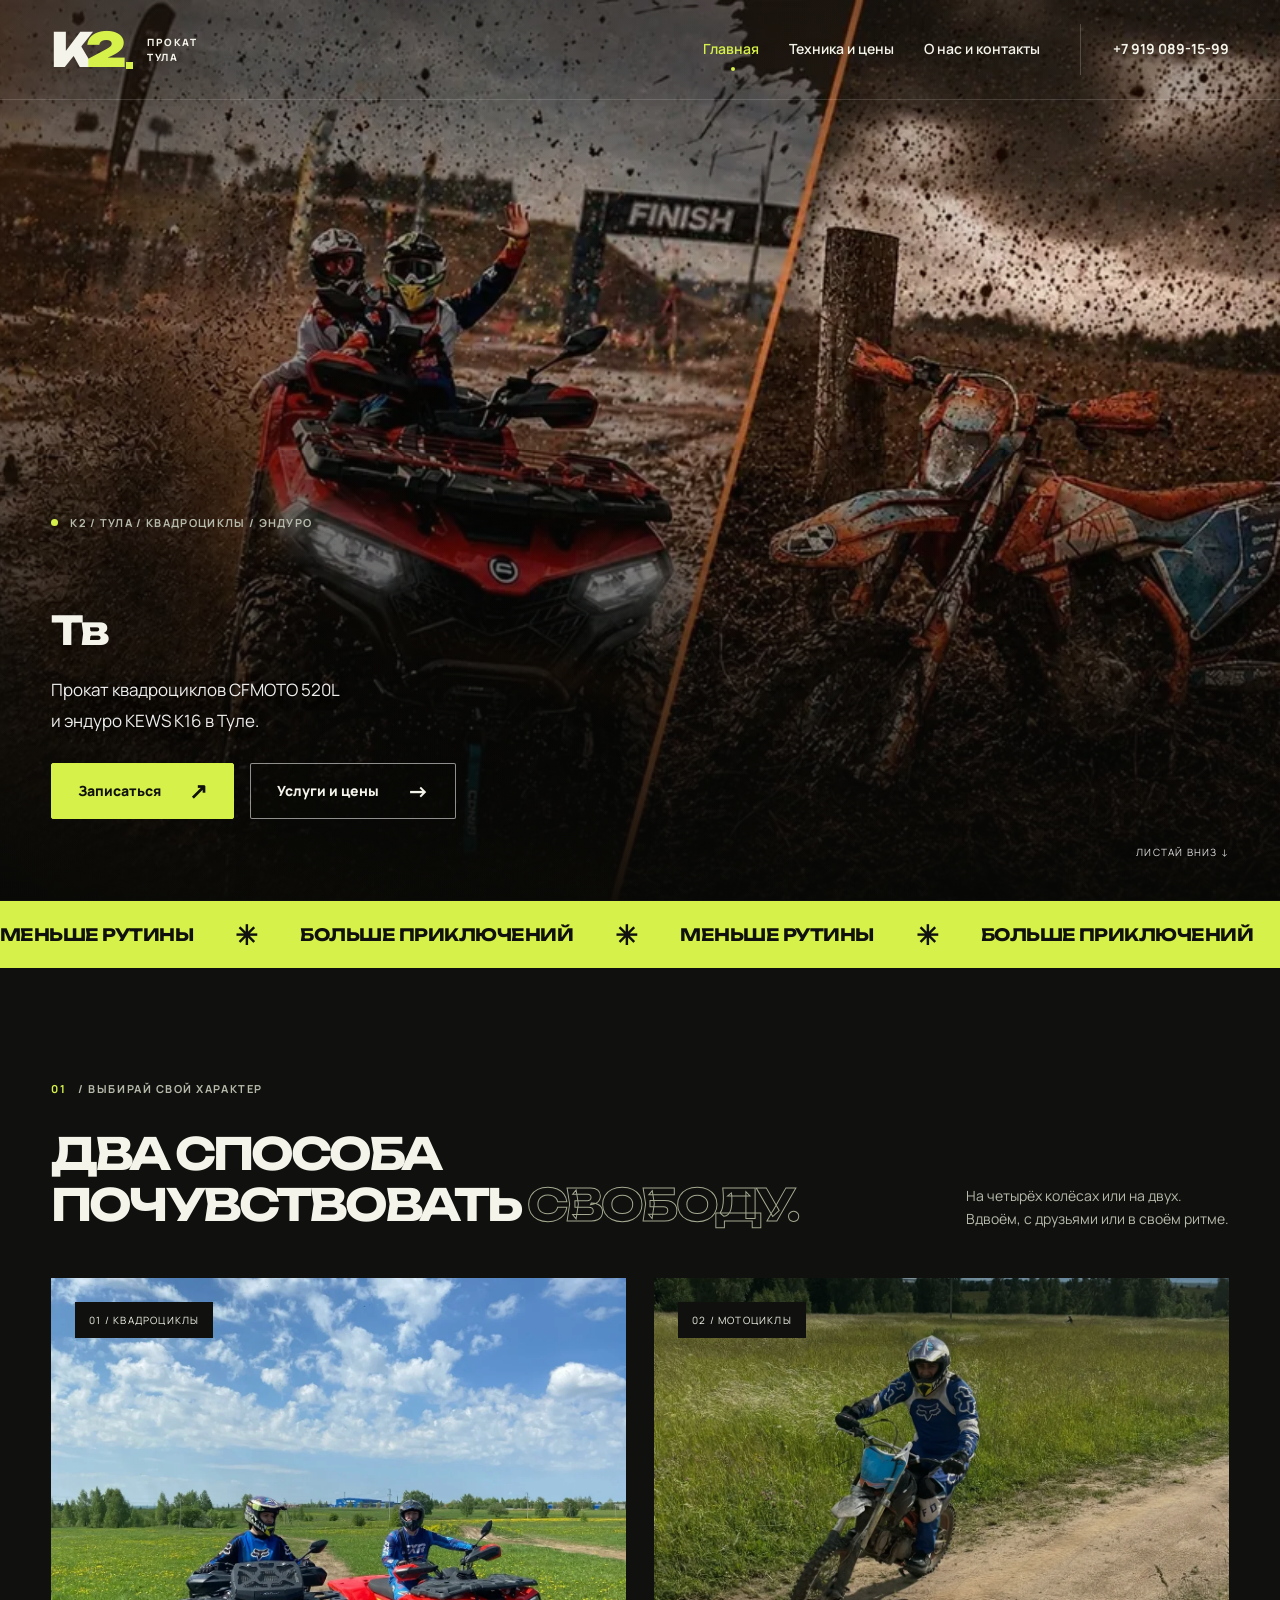
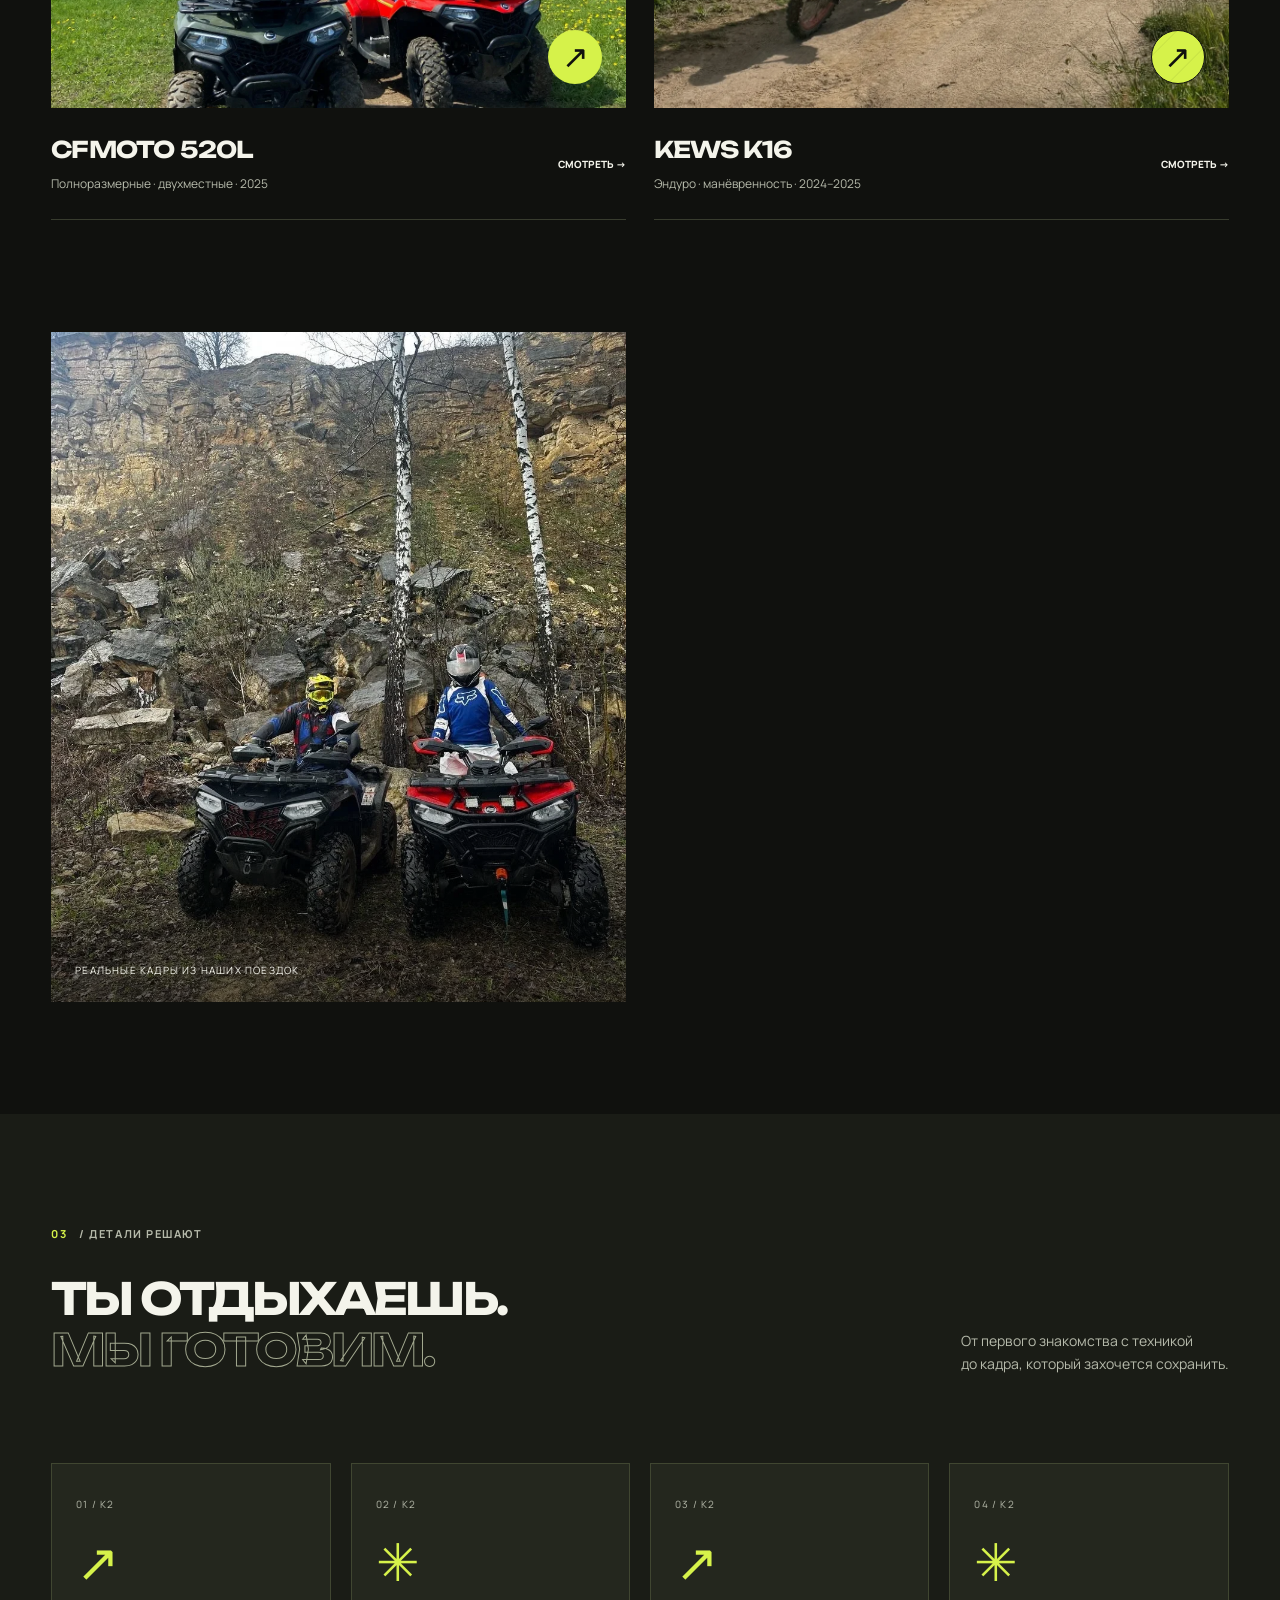
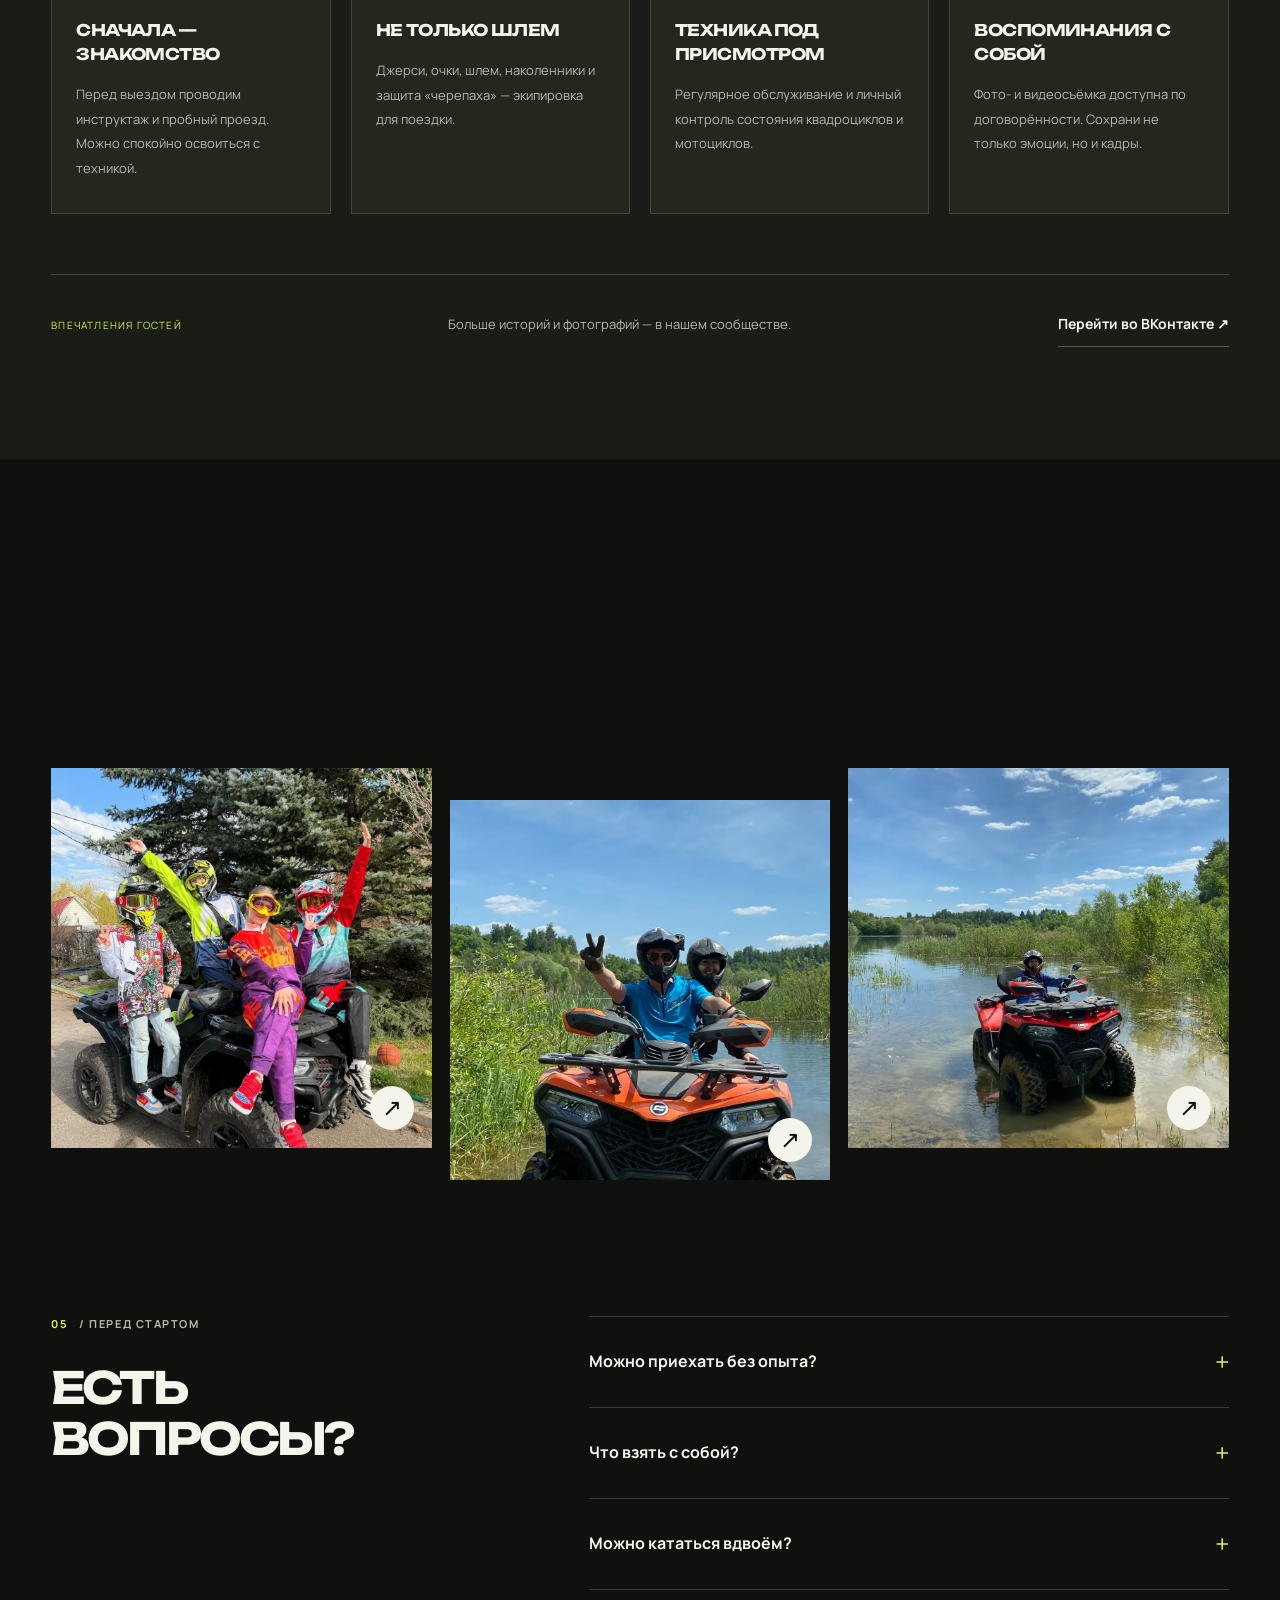
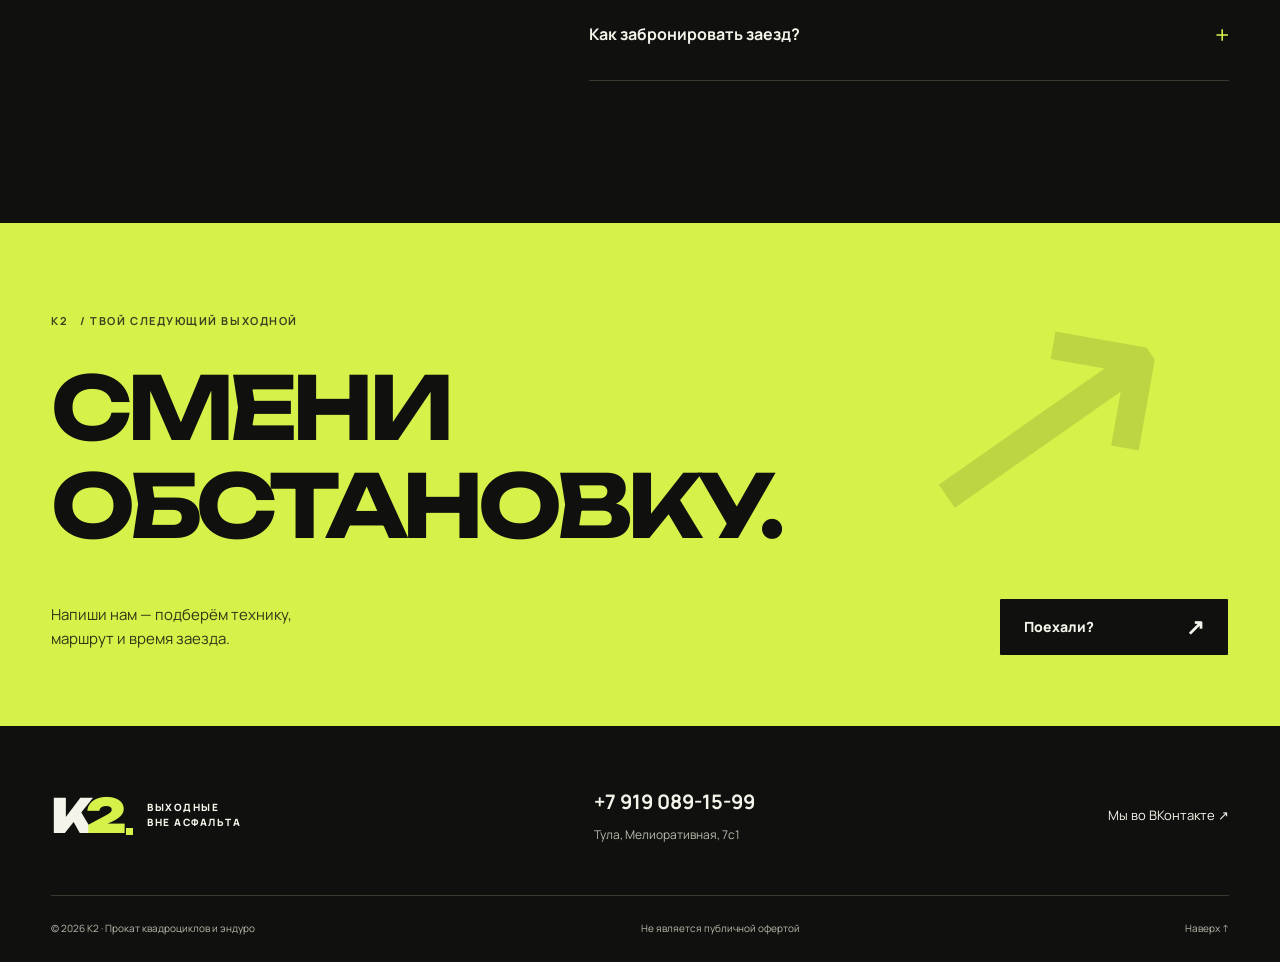
==== commit 605295f1: "fix: restore original K2 homepage structure; keep only fullscreen cover and typing hero" ====
--- a/index.html
+++ b/index.html
@@ -1 +1,13 @@
-<!doctype html><html lang="ru" data-theme="gold"><head><meta charset="utf-8"><meta name="viewport" content="width=device-width,initial-scale=1"><meta name="theme-color" content="#0e0d0c"><title>K2 — прокат квадроциклов и эндуро в Туле</title><meta name="description" content="Прокат квадроциклов CFMOTO 520L и эндуро KEWS K16 в Туле. Лес, карьер, инструктаж и экипировка. Запись: +7 919 089-15-99."><meta property="og:title" content="K2 — прокат квадроциклов и эндуро в Туле"><meta property="og:type" content="website"><link rel="icon" href="assets/favicon.svg" type="image/svg+xml"><link rel="preload" href="assets/img/k2-cover-0.svg" as="image"><link rel="preload" href="assets/img/k2-cover-1.svg" as="image"><link rel="preload" href="assets/img/k2-cover-2.svg" as="image"><link rel="preload" href="assets/img/k2-cover-3.svg" as="image"><link rel="preload" href="assets/img/k2-cover-4.svg" as="image"><link rel="preload" href="assets/img/k2-cover-5.svg" as="image"><link rel="stylesheet" href="assets/fonts/fonts.css"><link rel="stylesheet" href="assets/fonts/rental-fonts.css"><link rel="stylesheet" href="assets/rental-home.css?v=2"><link rel="stylesheet" href="assets/rental-home-k2.css?v=3"><script src="assets/rental-home.js?v=2" defer></script></head><body><a class="skip" href="#main">К содержанию</a><div class="ride-bg" aria-hidden="true"><div class="ride-img"></div><div class="ride-shade"></div></div><header id="hdr"><div class="wrap bar"><a class="brand k2-brand" href="#top" aria-label="K2 — главная"><span class="k2-symbol">K<span>2</span></span><span class="k2-brand-caption">ПРОКАТ<br>ТУЛА</span></a><button class="burger" id="burger" aria-label="Открыть меню" aria-expanded="false" aria-controls="nav"><span></span><span></span><span></span></button><nav class="nav" id="nav" aria-label="Основная навигация"><a href="#how">Как проходит</a><a href="#tours">Цены</a><a href="rental.html">Техника</a><a href="#gallery">Галерея</a><a href="contacts.html">О нас и контакты</a><a class="btn" href="https://vk.me/k2renttula" target="_blank" rel="noopener noreferrer">Записаться</a></nav></div></header><main id="main"><div class="hero ph0" id="top"><div class="hero-bg" role="img" aria-label="Баннер K2: прокат квадроциклов и эндуро в Туле, квадроцикл с двумя райдерами и мотоцикл"><div class="hero-banner"><img src="assets/img/k2-cover-0.svg" alt="" aria-hidden="true" width="480" height="288" fetchpriority="high"><img src="assets/img/k2-cover-1.svg" alt="" aria-hidden="true" width="480" height="288" fetchpriority="high"><img src="assets/img/k2-cover-2.svg" alt="" aria-hidden="true" width="480" height="288" fetchpriority="high"><img src="assets/img/k2-cover-3.svg" alt="" aria-hidden="true" width="480" height="288" fetchpriority="high"><img src="assets/img/k2-cover-4.svg" alt="" aria-hidden="true" width="480" height="288" fetchpriority="high"><img src="assets/img/k2-cover-5.svg" alt="" aria-hidden="true" width="480" height="288" fetchpriority="high"></div></div><div class="hero-photo"></div><div class="hero-scrim2"></div><div class="hero-content2 hero-left"><div class="hero-eyebrow hero-eyebrow-pulse">K2 — заряд энергии и эмоций</div><h1 class="hero-tagline" aria-label="Прокат квадроциклов и эндуро в Туле"><span class="tw" id="heroType" aria-hidden="true">Заряд энергии и эмоций</span><span class="tw-caret" aria-hidden="true"></span></h1><p class="hero-subtitle">Прокат квадроциклов CFMOTO 520L и эндуро KEWS K16 · Тула</p><div class="hero-actions"><a class="hero-btn hero-btn-primary" href="https://vk.me/k2renttula" target="_blank" rel="noopener noreferrer">Записаться</a><a class="hero-btn hero-btn-ghost" href="#tours">Услуги и цены</a></div></div></div><section class="dark" id="how"><div class="wrap"><div class="sec-head"><div class="kicker">Форматы</div><h2>Как проходит заезд</h2><p>Выберите свою технику — квадроцикл или эндуро. Остальные детали обсудим перед стартом.</p></div><div class="fmt-cards"><article class="fmt-card"><div class="fmt-media" style="background-image:url(assets/img/ride-5.webp)"></div><span class="fmt-num">01</span><span class="fmt-tag">Квадроциклы</span><div class="fmt-body"><h3>На четырёх колёсах</h3><p class="fmt-intro">Полноразмерные двухместные CFMOTO 520L — для поездки вдвоём, с друзьями или всей компанией.</p><ul class="fmt-steps"><li><span>Старт</span><b>Согласуем дату и время заезда</b></li><li><span>Экипировка</span><b>Подберём защиту для поездки</b></li><li><span>Инструктаж</span><b>Знакомство с техникой и пробный проезд</b></li><li><span>Маршрут</span><b>Лес, карьер и накатанные дороги</b></li><li><span>Финиш</span><b>Возвращение с новыми впечатлениями</b></li></ul></div></article><article class="fmt-card"><div class="fmt-media" style="background-image:url(assets/img/enduro.webp)"></div><span class="fmt-num">02</span><span class="fmt-tag">Эндуро</span><div class="fmt-body"><h3>На двух колёсах</h3><p class="fmt-intro">Лёгкие и манёвренные KEWS K16. Для тех, кто хочет другой динамики на бездорожье.</p><ul class="fmt-steps"><li><span>Старт</span><b>Расскажите о своём опыте при записи</b></li><li><span>Подготовка</span><b>Выберем подходящий формат поездки</b></li><li><span>Защита</span><b>Шлем, очки, джерси, наколенники и «черепаха»</b></li><li><span>Инструктаж</span><b>Разберём управление и попробуем технику</b></li><li><span>Маршрут</span><b>Получаем удовольствие от управления</b></li></ul></div></article></div></div></section><section class="dark" id="tech"><div class="wrap"><div class="sec-head"><div class="kicker">Чем мы отличаемся</div><h2>О технике и подходе</h2><p>Ваша задача — получить удовольствие. Наша — подготовить технику к поездке.</p></div><div class="tech-grid"><article class="tech-card"><div class="tech-ic" aria-hidden="true">↗</div><h3>Новая техника</h3><p>Квадроциклы 2025 года и эндуро 2024–2025 годов.</p></article><article class="tech-card"><div class="tech-ic" aria-hidden="true">⚙</div><h3>Личный контроль</h3><p>Следим за состоянием техники и регулярно её обслуживаем.</p></article><article class="tech-card"><div class="tech-ic" aria-hidden="true">◎</div><h3>Инструктаж перед стартом</h3><p>Объясняем управление и проводим пробный проезд.</p></article><article class="tech-card"><div class="tech-ic" aria-hidden="true">⌁</div><h3>Лес и карьер</h3><p>Накатанные дороги, лес и заброшенный карьер — без цели застрять в грязи.</p></article></div></div></section><section class="dark" id="vkl"><div class="wrap"><div class="sec-head"><div class="kicker">Перед выездом</div><h2>Готовим к приключению</h2><p>Точный комплект экипировки и состав услуги подтвердим при записи. Фото- и видеосъёмка — по договорённости.</p></div><div class="feat"><article class="f reveal"><div class="f-ph" style="background-image:url(assets/img/ride-0.webp)"></div><div class="f-bd"><h3>Подготовленная техника</h3><p>CFMOTO 520L и KEWS K16 с регулярным обслуживанием.</p></div></article><article class="f reveal"><div class="f-ph" style="background-image:url(assets/img/ride-2.webp)"></div><div class="f-bd"><h3>Шлем и очки</h3><p>Защита головы и глаз для поездки по бездорожью.</p></div></article><article class="f reveal"><div class="f-ph" style="background-image:url(assets/img/ride-6.webp)"></div><div class="f-bd"><h3>Джерси и защита</h3><p>Джерси, наколенники и защита спины и груди «черепаха».</p></div></article><article class="f reveal"><div class="f-ph" style="background-image:url(assets/img/enduro.webp)"></div><div class="f-bd"><h3>Инструктаж</h3><p>Знакомство с управлением и тестовый проезд перед арендой.</p></div></article></div></div></section><section class="dark" id="tours"><div class="wrap"><div class="sec-head"><div class="kicker">Прокат · маршруты · впечатления</div><h2>Услуги и цены</h2><p>Выберите длительность поездки. Стоимость для выбранной техники, пассажира и состав услуги уточняйте при записи.</p></div><div class="cards svc-cards"><article class="tour"><div class="t-img" style="background-image:url(assets/img/ride-0.webp)"><span class="t-price">5 500 ₽</span></div><div class="t-body"><h3>Первый выезд</h3><div class="t-specs">1 час · Тула · Лес и карьер</div><p>Короткая поездка, чтобы сменить обстановку и познакомиться с техникой.</p><a class="btn btn-sm" href="https://vk.me/k2renttula" target="_blank" rel="noopener noreferrer">Уточнить и записаться</a></div></article><article class="tour"><div class="t-img" style="background-image:url(assets/img/ride-5.webp)"><span class="t-price">8 000 ₽</span></div><div class="t-body"><h3>Больше свободы</h3><div class="t-specs">1,5 часа · Тула · Лес и карьер</div><p>Больше времени на маршрут и удовольствие от управления.</p><a class="btn btn-sm" href="https://vk.me/k2renttula" target="_blank" rel="noopener noreferrer">Уточнить и записаться</a></div></article><article class="tour"><div class="t-img" style="background-image:url(assets/img/ride-1.webp)"><span class="t-price">12 000 ₽</span></div><div class="t-body"><h3>Полноценный тур</h3><div class="t-specs">2,5 часа · Тула · Лес и карьер</div><p>Продлите приключение: лесные дороги, карьер и впечатления.</p><a class="btn btn-sm" href="https://vk.me/k2renttula" target="_blank" rel="noopener noreferrer">Уточнить и записаться</a></div></article></div><p class="k2-price-note">Тарифы приведены по описанию сообщества K2 на 28.10.2026 и могут измениться. В источнике не уточнена привязка цен к типу техники. До бронирования подтвердите актуальные условия у администратора.</p></div></section><section class="dark" id="catalog"><div class="wrap"><div class="sec-head"><div class="kicker">Прокат</div><h2>Наша техника</h2><p>Два характера. Один повод выбраться из города.</p></div><div class="cat"><a class="c" href="rental.html#atv" style="background-image:url(assets/img/ride-0.webp)"><div class="in"><h3>CFMOTO 520L</h3><p>Полноразмерные двухместные квадроциклы · 2025</p><span class="p">Подробнее →</span></div></a><a class="c" href="rental.html#enduro" style="background-image:url(assets/img/enduro.webp)"><div class="in"><h3>KEWS K16</h3><p>Лёгкие мотоциклы эндуро · 2024–2025</p><span class="p">Подробнее →</span></div></a></div></div></section><section class="dark" id="gallery"><div class="wrap"><div class="sec-head"><div class="kicker">Реальные кадры K2</div><h2>Моменты, которые остаются</h2><p>Не стоковые картинки, а фотографии из наших поездок. Нажмите на кадр, чтобы рассмотреть.</p></div><div class="gal-vp"><div class="gal-track"><button class="gph" type="button" data-photo="assets/img/ride-2.webp" data-caption="Друзья в экипировке K2" aria-label="Увеличить: Друзья в экипировке K2" style="background-image:url(assets/img/ride-2.webp)"></button><button class="gph" type="button" data-photo="assets/img/ride-1.webp" data-caption="Квадроциклы в карьере" aria-label="Увеличить: Квадроциклы в карьере" style="background-image:url(assets/img/ride-1.webp)"></button><button class="gph" type="button" data-photo="assets/img/ride-6.webp" data-caption="Поездка вдвоём" aria-label="Увеличить: Поездка вдвоём" style="background-image:url(assets/img/ride-6.webp)"></button><button class="gph" type="button" data-photo="assets/img/enduro.webp" data-caption="Эндуро на лесной дороге" aria-label="Увеличить: Эндуро на лесной дороге" style="background-image:url(assets/img/enduro.webp)"></button><button class="gph" type="button" data-photo="assets/img/ride-8.webp" data-caption="Остановка у воды" aria-label="Увеличить: Остановка у воды" style="background-image:url(assets/img/ride-8.webp)"></button><button class="gph" type="button" data-photo="assets/img/ride-5.webp" data-caption="Квадроциклы на маршруте" aria-label="Увеличить: Квадроциклы на маршруте" style="background-image:url(assets/img/ride-5.webp)"></button><button class="gph" type="button" data-photo="assets/img/ride-3.webp" data-caption="Отдых у лесного озера" aria-label="Увеличить: Отдых у лесного озера" style="background-image:url(assets/img/ride-3.webp)"></button></div></div><div class="gal-ctrl"><button type="button" data-gallery-prev aria-label="Предыдущие фотографии">←</button><button type="button" data-gallery-next aria-label="Следующие фотографии">→</button></div><p class="k2-album-link"><a class="btn btn-ghost" href="contacts.html#gallery">Больше фотографий</a></p></div></section><section class="dark" id="process"><div class="wrap"><div class="sec-head"><div class="kicker">Как происходит</div><h2>4 простых шага</h2><p>От первого сообщения до поездки по лесным дорогам.</p></div><div class="steps"><article class="step"><div class="n">01</div><h3>Выберите время</h3><p>Напишите в сообщество или позвоните. Обсудим дату, технику и опыт.</p></article><article class="step"><div class="n">02</div><h3>Подготовьтесь</h3><p>Одежда по погоде, закрытая обувь и нужные документы — детали уточним заранее.</p></article><article class="step"><div class="n">03</div><h3>Освойтесь</h3><p>Подбор экипировки, инструктаж и пробный проезд перед арендой.</p></article><article class="step"><div class="n">04</div><h3>Отправляйтесь</h3><p>Лес, карьер и удовольствие от управления. Съёмка — по договорённости.</p></article></div></div></section><section class="dark" id="about"><div class="wrap"><div class="about-grid"><div><div class="sec-head"><div class="kicker">О нас</div><h2>Адреналин и релакс</h2></div><p>Заскучали в городе? В K2 можно сменить привычный ритм на лесные дороги и удовольствие от управления квадроциклом или эндуро.</p><p>Наш маршрут проходит по лесу и заброшенному карьеру, по накатанным дорогам и трассам «Гонки героев» и «Льва Николаевича». Без цели застрять по уши в грязи — главное здесь удовольствие и эмоции.</p><p>За техникой следим лично: регулярное обслуживание, инструктаж, пробный проезд и экипировка. Вы выбираете формат — мы помогаем подготовиться к поездке.</p><p class="about-legend">K2 — там, где заканчивается рутина и начинается приключение.</p><a class="btn" href="https://vk.me/k2renttula" target="_blank" rel="noopener noreferrer">Обсудить поездку</a></div><div class="ph-box" style="background-image:url(assets/img/ride-2.webp)"></div></div></div></section><section class="dark" id="impressions"><div class="wrap"><div class="sec-head"><div class="kicker">Больше, чем прокат</div><h2>Впечатления начинаются здесь</h2><p>Истории гостей и новые фотографии — в сообществе K2.</p></div><div class="k2-floating"><article class="k2-float"><span>K2 / 01</span><h3>Выезд из рутины</h3><p>Лес и карьер вместо привычных городских дорог.</p></article><article class="k2-float"><span>K2 / 02</span><h3>Вместе веселее</h3><p>Двухместные квадроциклы для совместных поездок.</p></article><article class="k2-float"><span>K2 / 03</span><h3>Другой ритм</h3><p>Манёвренные эндуро и удовольствие от управления.</p></article></div><div class="k2-album-link"><a class="btn" href="https://vk.me/k2renttula" target="_blank" rel="noopener noreferrer">Перейти в сообщения</a> <a class="btn btn-ghost" href="https://vk.ru/k2renttula" target="_blank" rel="noopener noreferrer">Сообщество K2</a></div></div></section><section class="dark" id="contacts"><div class="wrap"><div class="sec-head"><div class="kicker">Контакты</div><h2>Записаться на заезд</h2><p>Свяжитесь с нами перед поездкой: согласуем дату, время, технику и стоимость.</p></div><div class="con"><div class="c"><div class="lab">Адрес</div><div class="val">Тула, Мелиоративная, 7с1</div><p class="k2-contact-small">Заезды по предварительной договорённости.</p><a class="k2-inline-link" href="https://yandex.ru/maps/?text=Тула%20Мелиоративная%207с1" target="_blank" rel="noopener noreferrer">Открыть на карте ↗</a></div><div class="c"><div class="lab">Телефон</div><a class="val" href="tel:+79190891599">+7 919 089-15-99</a><p class="k2-contact-small">Ответим на вопросы и обсудим детали.</p></div><div class="c"><div class="lab">Написать</div><div class="val">На связи во ВКонтакте</div><div class="msgs"><a class="vk" href="https://vk.me/k2renttula" target="_blank" rel="noopener noreferrer">Сообщения K2 ↗</a></div></div></div></div></section></main><footer><div class="wrap"><div class="foot-top"><a class="brand" href="#top">K2 <span class="acc">ПРОКАТ</span></a><div class="foot-links"><a href="rental.html">Техника и цены</a><a href="contacts.html">О нас и контакты</a><a href="https://vk.ru/k2renttula" target="_blank" rel="noopener noreferrer">ВКонтакте ↗</a></div></div><div class="foot-legal">© <span data-year>2026</span> K2 — прокат квадроциклов и эндуро в Туле. Не является публичной офертой. Актуальные цены и условия подтверждаются при записи.</div></div></footer><dialog aria-label="Просмотр фотографии" class="lightbox"><button aria-label="Закрыть фотографию" class="lightbox-close">×</button><button aria-label="Предыдущая фотография" class="lightbox-prev">←</button><figure><img alt="" src="assets/img/ride-0.webp"/><figcaption></figcaption></figure><button aria-label="Следующая фотография" class="lightbox-next">→</button></dialog></body></html>+<!doctype html>
+<html lang="ru"><head><meta charset="utf-8"><meta name="viewport" content="width=device-width, initial-scale=1"><meta name="theme-color" content="#10110e"><title>K2 — прокат квадроциклов и эндуро в Туле</title><meta name="description" content="Квадроциклы CFMOTO 520L и эндуро KEWS K16 в Туле. Лес, карьер, экипировка и инструктаж. Выбери свой формат отдыха с K2."><meta property="og:title" content="K2 — прокат квадроциклов и эндуро в Туле"><meta property="og:description" content="Квадроциклы CFMOTO 520L и эндуро KEWS K16 в Туле. Лес, карьер, экипировка и инструктаж. Выбери свой формат отдыха с K2."><meta property="og:type" content="website"><link rel="icon" href="assets/favicon.svg" type="image/svg+xml"><link rel="stylesheet" href="assets/fonts/fonts.css"><link rel="stylesheet" href="assets/site.css"><script src="assets/site.js" defer></script><link rel="stylesheet" href="assets/home-hero.css?v=4"><script src="assets/home-hero.js?v=4" defer></script><link rel="preload" href="assets/img/k2-cover-0.svg" as="image"><link rel="preload" href="assets/img/k2-cover-1.svg" as="image"><link rel="preload" href="assets/img/k2-cover-2.svg" as="image"><link rel="preload" href="assets/img/k2-cover-3.svg" as="image"><link rel="preload" href="assets/img/k2-cover-4.svg" as="image"><link rel="preload" href="assets/img/k2-cover-5.svg" as="image"></head>
+<body class="home-restored"><a class="skip" href="#main">К содержанию</a><header class="header"><a class="brand" href="index.html" aria-label="K2 — главная"><span class="brand-mark">K<span>2</span><i></i></span><span class="brand-caption">ПРОКАТ<br>ТУЛА</span></a><nav class="nav" id="navigation" aria-label="Основная навигация"><a href="index.html" aria-current=page>Главная</a><a href="rental.html" >Техника и цены</a><a href="contacts.html" >О нас и контакты</a></nav><a class="header-phone" href="tel:+79190891599">+7 919 089-15-99</a><button class="menu-toggle" aria-expanded="false" aria-controls="navigation" aria-label="Открыть меню"><span></span><span></span></button></header>
+<main id="main">
+<section class="hero hero-fullscreen" id="top"><div class="fullscreen-art" role="img" aria-label="Баннер K2: квадроцикл с райдерами и мотоцикл на бездорожье"><div class="fullscreen-image"><img src="assets/img/k2-cover-0.svg" alt="" aria-hidden="true" width="480" height="288" fetchpriority="high"><img src="assets/img/k2-cover-1.svg" alt="" aria-hidden="true" width="480" height="288" fetchpriority="high"><img src="assets/img/k2-cover-2.svg" alt="" aria-hidden="true" width="480" height="288" fetchpriority="high"><img src="assets/img/k2-cover-3.svg" alt="" aria-hidden="true" width="480" height="288" fetchpriority="high"><img src="assets/img/k2-cover-4.svg" alt="" aria-hidden="true" width="480" height="288" fetchpriority="high"><img src="assets/img/k2-cover-5.svg" alt="" aria-hidden="true" width="480" height="288" fetchpriority="high"></div></div><div class="fullscreen-shade" aria-hidden="true"></div><div class="fullscreen-content"><p class="eyebrow"><span class="status-dot"></span> K2 / ТУЛА / КВАДРОЦИКЛЫ / ЭНДУРО</p><h1 class="fullscreen-title" aria-label="Прокат квадроциклов и эндуро в Туле"><span id="heroType" aria-hidden="true">Заряд энергии и эмоций</span></h1><p class="fullscreen-lead">Прокат квадроциклов CFMOTO 520L<br>и эндуро KEWS K16 в Туле.</p><div class="fullscreen-actions"><a class="button" href="https://vk.me/k2renttula" target="_blank" rel="noopener noreferrer">Записаться <span aria-hidden="true">↗</span></a><a class="button fullscreen-secondary" href="rental.html#prices">Услуги и цены <span aria-hidden="true">→</span></a></div></div><a class="fullscreen-scroll" href="#fleet" aria-label="Перейти к технике">ЛИСТАЙ ВНИЗ ↓</a></section>
+<div class="ticker" aria-hidden="true"><div><span>МЕНЬШЕ РУТИНЫ</span><b>✳</b><span>БОЛЬШЕ ПРИКЛЮЧЕНИЙ</span><b>✳</b><span>МЕНЬШЕ РУТИНЫ</span><b>✳</b><span>БОЛЬШЕ ПРИКЛЮЧЕНИЙ</span><b>✳</b><span>МЕНЬШЕ РУТИНЫ</span><b>✳</b><span>БОЛЬШЕ ПРИКЛЮЧЕНИЙ</span><b>✳</b><span>МЕНЬШЕ РУТИНЫ</span><b>✳</b><span>БОЛЬШЕ ПРИКЛЮЧЕНИЙ</span><b>✳</b></div></div>
+<section class="section fleet" id="fleet"><div class="section-heading reveal"><div><p class="eyebrow"><span>01</span> / ВЫБИРАЙ СВОЙ ХАРАКТЕР</p><h2>ДВА СПОСОБА<br>ПОЧУВСТВОВАТЬ <span class="outline">СВОБОДУ.</span></h2></div><p>На четырёх колёсах или на двух.<br>Вдвоём, с друзьями или в своём ритме.</p></div><div class="fleet-grid"><a class="fleet-card reveal" href="rental.html#atv"><div class="fleet-photo"><img class="" src="assets/img/ride-5.webp" alt="Два квадроцикла K2 на маршруте в поле" loading=eager decoding="sync"><span class="tag">01 / КВАДРОЦИКЛЫ</span><span class="round-arrow">↗</span></div><div class="fleet-caption"><div><h3>CFMOTO 520L</h3><p>Полноразмерные · двухместные · 2025</p></div><span>СМОТРЕТЬ →</span></div></a><a class="fleet-card enduro-card reveal" href="rental.html#enduro"><div class="fleet-photo enduro-photo"><img src="assets/img/enduro.webp" alt="Гость K2 на эндуро на грунтовой дороге" loading="eager" decoding="sync"><span class="tag">02 / МОТОЦИКЛЫ</span><span class="round-arrow">↗</span></div><div class="fleet-caption"><div><h3>KEWS K16</h3><p>Эндуро · манёвренность · 2024–2025</p></div><span>СМОТРЕТЬ →</span></div></a></div></section>
+<section class="section route-section"><div class="route-photo"><img class="" src="assets/img/ride-1.webp" alt="Гости K2 на квадроциклах у скалистого карьера" loading=eager decoding="sync"><span class="image-note">РЕАЛЬНЫЕ КАДРЫ ИЗ НАШИХ ПОЕЗДОК</span></div><div class="route-copy reveal"><p class="eyebrow"><span>02</span> / МАРШРУТ С ХАРАКТЕРОМ</p><h2>ЛЕС.<br>КАРЬЕР.<br><span class="accent">ТЫ.</span></h2><p>Едем по лесу и заброшенному карьеру, по накатанным дорогам и трассам «Гонки героев» и «Льва Николаевича».</p><p class="muted">Без цели застрять по уши в грязи. Здесь главное — удовольствие от управления и впечатления.</p><a class="text-link" href="rental.html#prices">Выбрать длительность →</a></div></section>
+<section class="section experience"><div class="section-heading reveal"><div><p class="eyebrow"><span>03</span> / ДЕТАЛИ РЕШАЮТ</p><h2>ТЫ ОТДЫХАЕШЬ.<br><span class="outline">МЫ ГОТОВИМ.</span></h2></div><p>От первого знакомства с техникой<br>до кадра, который захочется сохранить.</p></div><div class="floating-stage"><article class="float-card"><span class="card-index">01 / K2</span><span class="float-symbol" aria-hidden="true">↗</span><h3>СНАЧАЛА — ЗНАКОМСТВО</h3><p>Перед выездом проводим инструктаж и пробный проезд. Можно спокойно освоиться с техникой.</p></article><article class="float-card"><span class="card-index">02 / K2</span><span class="float-symbol" aria-hidden="true">✳</span><h3>НЕ ТОЛЬКО ШЛЕМ</h3><p>Джерси, очки, шлем, наколенники и защита «черепаха» — экипировка для поездки.</p></article><article class="float-card"><span class="card-index">03 / K2</span><span class="float-symbol" aria-hidden="true">↗</span><h3>ТЕХНИКА ПОД ПРИСМОТРОМ</h3><p>Регулярное обслуживание и личный контроль состояния квадроциклов и мотоциклов.</p></article><article class="float-card"><span class="card-index">04 / K2</span><span class="float-symbol" aria-hidden="true">✳</span><h3>ВОСПОМИНАНИЯ С СОБОЙ</h3><p>Фото- и видеосъёмка доступна по договорённости. Сохрани не только эмоции, но и кадры.</p></article></div><div class="review-note"><span>ВПЕЧАТЛЕНИЯ ГОСТЕЙ</span><p>Больше историй и фотографий — в нашем сообществе.</p><a class="text-link" href="https://vk.ru/k2renttula" target="_blank" rel="noopener noreferrer">Перейти во ВКонтакте ↗</a></div></section>
+<section class="section moments"><div class="section-heading reveal"><div><p class="eyebrow"><span>04</span> / НЕ СТОК. НАШИ ЛЮДИ.</p><h2>ТАК ВЫГЛЯДИТ<br><span class="accent">ХОРОШИЙ ДЕНЬ.</span></h2></div><a class="text-link" href="contacts.html#gallery">Больше фотографий ↗</a></div><div class="photo-grid"><button class="photo-button photo-0" data-photo="assets/img/ride-2.webp" data-caption="Друзья в яркой экипировке перед поездкой" aria-label="Увеличить: Друзья в яркой экипировке перед поездкой"><img class="" src="assets/img/ride-2.webp" alt="Друзья в яркой экипировке перед поездкой" loading=eager decoding="sync"><span aria-hidden="true">↗</span></button><button class="photo-button photo-1" data-photo="assets/img/ride-6.webp" data-caption="Поездка вдвоём на оранжевом квадроцикле" aria-label="Увеличить: Поездка вдвоём на оранжевом квадроцикле"><img class="" src="assets/img/ride-6.webp" alt="Поездка вдвоём на оранжевом квадроцикле" loading=eager decoding="sync"><span aria-hidden="true">↗</span></button><button class="photo-button photo-2" data-photo="assets/img/ride-8.webp" data-caption="Квадроцикл у воды на маршруте K2" aria-label="Увеличить: Квадроцикл у воды на маршруте K2"><img class="" src="assets/img/ride-8.webp" alt="Квадроцикл у воды на маршруте K2" loading=eager decoding="sync"><span aria-hidden="true">↗</span></button></div></section>
+<section class="section faq-section"><div><p class="eyebrow"><span>05</span> / ПЕРЕД СТАРТОМ</p><h2>ЕСТЬ<br>ВОПРОСЫ?</h2></div><div class="faq-list"><details><summary>Можно приехать без опыта?<span aria-hidden="true">+</span></summary><p>Перед арендой проводим инструктаж и тестовый проезд. Расскажи при записи о своём опыте: поможем выбрать подходящую технику и формат.</p></details><details><summary>Что взять с собой?<span aria-hidden="true">+</span></summary><p>Надень удобную одежду по погоде и закрытую обувь, которую не жалко испачкать. Комплект экипировки и необходимые документы уточни при записи.</p></details><details><summary>Можно кататься вдвоём?<span aria-hidden="true">+</span></summary><p>CFMOTO 520L — полноразмерный двухместный квадроцикл. Условия поездки с пассажиром и итоговую стоимость уточни у администратора.</p></details><details><summary>Как забронировать заезд?<span aria-hidden="true">+</span></summary><p>Напиши в сообщения сообщества ВКонтакте или позвони по номеру +7 919 089-15-99. Согласуем дату, время, технику и стоимость. Кнопка записи открывает диалог с K2.</p></details></div></section><section class="cta section"><div class="cta-orbit" aria-hidden="true">↗</div><p class="eyebrow"><span>K2</span> / ТВОЙ СЛЕДУЮЩИЙ ВЫХОДНОЙ</p><h2>СМЕНИ<br>ОБСТАНОВКУ<span class="accent">.</span></h2><div class="cta-bottom"><p>Напиши нам — подберём технику,<br>маршрут и время заезда.</p><a class="button" href="https://vk.me/k2renttula" target="_blank" rel="noopener noreferrer">Поехали? <span aria-hidden="true">↗</span></a></div></section></main>
+<footer class="footer"><div class="footer-top"><a class="brand" href="index.html"><span class="brand-mark">K<span>2</span><i></i></span><span class="brand-caption">ВЫХОДНЫЕ<br>ВНЕ АСФАЛЬТА</span></a><div><a href="tel:+79190891599">+7 919 089-15-99</a><p>Тула, Мелиоративная, 7с1</p></div><a href="https://vk.ru/k2renttula" target="_blank" rel="noopener noreferrer">Мы во ВКонтакте ↗</a></div><div class="footer-bottom"><span>© <span data-year>2026</span> K2 · Прокат квадроциклов и эндуро</span><span>Не является публичной офертой</span><a href="#main">Наверх ↑</a></div></footer>
+<dialog class="lightbox" aria-label="Просмотр фотографии"><button class="lightbox-close" aria-label="Закрыть фотографию">×</button><button class="lightbox-prev" aria-label="Предыдущая фотография">←</button><figure><img src="assets/img/ride-0.webp" alt=""><figcaption></figcaption></figure><button class="lightbox-next" aria-label="Следующая фотография">→</button></dialog></body></html>
--- a/assets/site.css
+++ b/assets/site.css
@@ -0,0 +1,12 @@
+:root{--bg:#10110e;--surface:#1a1c16;--ink:#f4f4eb;--dim:#b6baab;--accent:#d6f24a;--line:#383c2e;--display:'Unbounded',sans-serif;--body:'Manrope',Arial,sans-serif}*{box-sizing:border-box}html{scroll-behavior:smooth;scroll-padding-top:100px}body{margin:0;background:var(--bg);color:var(--ink);font:16px/1.6 var(--body);overflow-x:clip}a{color:inherit;text-decoration:none}button,input{font:inherit}button,a{-webkit-tap-highlight-color:transparent}button{color:inherit}button:not(:disabled),summary{cursor:pointer}img{display:block;width:100%;height:100%;object-fit:cover}h1,h2,h3,p,figure{margin:0}h1,h2,h3{font-family:var(--display);font-weight:700}h1,h2{line-height:1.16;letter-spacing:-.065em}h1{font-size:clamp(36px,5.9vw,92px)}h2{font-size:clamp(30px,3.45vw,54px)}h3{line-height:1.4;letter-spacing:-.035em}p{max-width:65ch}a,button{touch-action:manipulation}a:focus-visible,button:focus-visible,summary:focus-visible{outline:3px solid var(--accent);outline-offset:6px}.skip{position:fixed;top:-100px;left:20px;padding:12px 20px;background:var(--accent);color:var(--bg);z-index:100}.skip:focus{top:16px}.header{height:100px;display:flex;align-items:center;gap:40px;padding:0 4vw;border-bottom:1px solid var(--line);position:relative;z-index:20;background:var(--bg)}.brand{display:flex;align-items:center;gap:18px;flex-shrink:0}.brand-mark{font-family:var(--display);font-size:47px;font-weight:900;line-height:1;letter-spacing:-7px;position:relative;padding-right:9px}.brand-mark>span{color:var(--accent)}.brand-mark i{display:block;background:var(--accent);width:7px;height:7px;position:absolute;right:-4px;bottom:4px}.brand-caption{font-size:10px;font-weight:800;line-height:1.5;letter-spacing:.15em}.nav{display:flex;gap:30px;margin-left:auto;font-size:14px;font-weight:600}.nav a{position:relative;padding:14px 0}.nav a[aria-current],.nav a:hover{color:var(--accent)}.nav a[aria-current]:after{content:'';width:4px;height:4px;background:var(--accent);position:absolute;bottom:4px;left:50%;border-radius:50%}.header-phone{font-size:14px;font-weight:700;border-left:1px solid var(--line);padding:14px 0 14px 32px}.menu-toggle{display:none;border:0;background:none;width:48px;height:48px;padding:12px}.menu-toggle span{display:block;background:var(--ink);height:2px;margin:6px 0;transition:transform .25s}.section{padding:112px 4vw;max-width:1680px;margin:auto}.eyebrow{display:flex;align-items:center;gap:12px;font-size:11px;line-height:1.5;font-weight:700;letter-spacing:.14em;margin-bottom:30px;color:var(--dim)}.eyebrow>span{color:var(--accent)}.status-dot{display:inline-block;width:7px;height:7px;background:var(--accent);border-radius:50%;box-shadow:0 0 20px #d6f24a55}.accent{color:var(--accent)}.outline{color:var(--ink)}@supports(-webkit-text-stroke:1px white){.outline{color:transparent;-webkit-text-stroke:1px #a3a990}}.muted{color:var(--dim)}.button{display:inline-flex;min-height:58px;align-items:center;justify-content:space-between;gap:28px;background:var(--accent);color:var(--bg);padding:17px 24px;font-size:14px;font-weight:800;border:1px solid var(--accent);border-radius:2px;transition:background .25s,transform .25s,color .25s}.button span{font-size:22px;line-height:1}.button:hover{background:#e4ff6d;transform:translateY(-3px)}.button-outline{background:transparent;color:var(--ink);border-color:#5a604d}.button-outline:hover{color:var(--bg)}.button-dark{background:var(--bg);color:var(--ink);border-color:var(--bg)}.button-dark:hover{background:#2c3020;color:var(--ink)}.text-link{display:inline-flex;min-height:44px;align-items:center;gap:20px;font-size:14px;font-weight:700;border-bottom:1px solid #586043;padding:8px 0}.text-link:hover{color:var(--accent)}.hero{display:grid;grid-template-columns:55% 45%;min-height:710px;max-width:1680px;margin:auto}.hero-copy{padding:64px 3vw 30px 4vw;display:flex;flex-direction:column;position:relative;z-index:1}.hero .eyebrow{margin-bottom:30px;font-size:10px}.hero h1{font-size:clamp(46px,5.65vw,88px);line-height:1.11}.hero-lead{font-size:16px;color:var(--dim);margin:30px 0 28px;line-height:1.8}.hero-actions{display:flex;align-items:center;gap:28px;flex-wrap:wrap}.hero-meta{display:flex;justify-content:space-between;gap:16px;font-size:9px;letter-spacing:.1em;padding-top:48px;margin-top:auto;color:var(--dim)}.hero-meta a{min-height:24px}.hero-visual{position:relative;overflow:hidden;min-height:660px;background:#33402a}.hero-visual>img{position:absolute;inset:0;object-position:54% center;filter:brightness(.77);animation:hero-in 1.8s ease both;transform:scale(1.02)}.hero-visual:after{content:'';position:absolute;inset:0;background:linear-gradient(180deg,#0003,transparent 35%,#000a)}.visual-top{position:absolute;z-index:2;top:32px;left:32px;font-size:10px;letter-spacing:.15em;border:1px solid #ffffff70;padding:10px 14px}.visual-bottom{position:absolute;z-index:2;bottom:32px;left:32px;right:32px;display:flex;justify-content:space-between;align-items:flex-end;font-size:10px;letter-spacing:.12em;line-height:2}.visual-bottom strong{font-size:12px}.round-arrow{display:flex;align-items:center;justify-content:center;width:54px;height:54px;border:1px solid #d6f24a80;border-radius:50%;background:var(--accent);color:var(--bg);font:32px/1 Arial,sans-serif}.vertical-label{writing-mode:vertical-rl;position:absolute;top:120px;right:20px;z-index:3;font-size:10px;letter-spacing:.3em}.ticker{padding:20px 0;background:var(--accent);color:var(--bg);overflow:hidden;border-top:1px solid var(--bg);border-bottom:1px solid var(--bg)}.ticker>div{display:flex;width:max-content;align-items:center;gap:42px;animation:ticker 38s linear infinite}.ticker span{font:700 17px/1.5 var(--display);letter-spacing:-.03em}.ticker b{font-size:27px;line-height:1}.section-heading{display:flex;align-items:flex-end;justify-content:space-between;gap:40px;margin-bottom:48px}.section-heading>p{font-size:14px;color:var(--dim);flex-shrink:0}.fleet-grid{display:grid;grid-template-columns:1fr 1fr;gap:28px}.fleet-photo{height:430px;position:relative;overflow:hidden;background:var(--surface)}.fleet-photo img{transition:transform .8s cubic-bezier(.2,.8,.2,1)}.fleet-card:hover img{transform:scale(1.05)}.tag{position:absolute;left:24px;top:24px;z-index:2;font-size:10px;letter-spacing:.12em;background:var(--bg);padding:10px 14px;color:var(--ink)}.fleet-photo .round-arrow{position:absolute;bottom:24px;right:24px;transition:transform .3s}.fleet-card:hover .round-arrow{transform:rotate(45deg)}.fleet-caption{display:flex;align-items:center;justify-content:space-between;gap:16px;padding:26px 0;border-bottom:1px solid var(--line)}.fleet-caption h3{font-size:23px}.fleet-caption p{color:var(--dim);font-size:12px;margin-top:8px}.fleet-caption>span{font-size:10px;font-weight:800;white-space:nowrap}.enduro-photo{background:var(--accent)!important;color:var(--bg);position:relative;overflow:hidden;isolation:isolate}.enduro-photo:after{content:'';position:absolute;inset:0;background:repeating-linear-gradient(135deg,transparent,transparent 29px,#10110e0d 30px,#10110e0d 31px);pointer-events:none}.type-poster{font-family:var(--display);font-weight:900;font-size:clamp(64px,10vw,156px);line-height:.95;letter-spacing:-.075em;padding:85px 35px 25px;transform:rotate(-7deg)}.type-poster>span{color:transparent;-webkit-text-stroke:2px var(--bg)}.type-poster>i{font-family:Arial,sans-serif;position:absolute;right:30px;bottom:30px;font-style:normal;font-size:100px}.enduro-photo .round-arrow{background:var(--bg);color:var(--accent);border-color:var(--bg)}.route-section{display:grid;grid-template-columns:1.15fr 1fr;gap:8vw;padding-top:0;align-items:center}.route-photo{height:670px;position:relative}.route-photo:after{content:'';position:absolute;inset:60% 0 0;background:linear-gradient(transparent,#0009)}.image-note{position:absolute;left:24px;bottom:24px;z-index:2;font-size:10px;letter-spacing:.12em}.route-copy h2{font-size:clamp(52px,6.5vw,100px);line-height:1.05;margin-bottom:34px}.route-copy p:not(.eyebrow){margin-bottom:20px;font-size:15px}.experience{background:var(--surface);max-width:none}.experience .section-heading,.floating-stage,.review-note{max-width:1545px;margin-left:auto;margin-right:auto}.floating-stage{display:grid;grid-template-columns:repeat(4,1fr);gap:20px;padding:40px 0 60px}.float-card{position:relative;background:#24271e;border:1px solid #404631;padding:26px 24px 32px;animation:card-float 7s ease-in-out infinite;--rotation:-3deg}.float-card:nth-child(2){--rotation:3deg;animation-delay:-2s}.float-card:nth-child(3){--rotation:-2deg;animation-delay:-4s}.float-card:nth-child(4){--rotation:4deg;animation-delay:-1s}.float-card:hover,.floating-stage:focus-within .float-card{animation-play-state:paused}.card-index{font-size:10px;color:var(--dim);letter-spacing:.12em}.float-symbol{display:block;color:var(--accent);font-size:52px;margin:20px 0 30px;line-height:1}.float-card h3{font-size:16px;line-height:1.5;margin-bottom:16px}.float-card p{color:var(--dim);font-size:13px;line-height:1.9}.review-note{border-top:1px solid #404631;padding-top:28px;display:flex;align-items:center;justify-content:space-between;gap:28px}.review-note>span{font-size:10px;letter-spacing:.12em;color:var(--accent)}.review-note>p{font-size:13px;color:var(--dim)}.photo-grid{display:grid;grid-template-columns:repeat(3,minmax(0,1fr));gap:18px}.photo-button{padding:0;border:0;position:relative;height:380px;overflow:hidden;background:var(--surface);border-radius:0;text-align:left}.photo-button img{transition:transform .7s}.photo-button:hover img{transform:scale(1.05)}.photo-button>span{position:absolute;bottom:18px;right:18px;display:grid;place-items:center;width:44px;height:44px;border-radius:50%;background:var(--ink);color:var(--bg);font-size:24px}.moments .photo-1{transform:translateY(32px)}.faq-section{display:grid;grid-template-columns:1fr 1.4fr;gap:80px;padding-top:56px}.faq-list details{border-top:1px solid var(--line);padding:0}.faq-list details:last-child{border-bottom:1px solid var(--line)}summary{display:flex;align-items:center;justify-content:space-between;gap:20px;list-style:none;padding:25px 0;font-size:16px;font-weight:700}summary::-webkit-details-marker{display:none}summary span{font-size:25px;font-weight:400;color:var(--accent);transition:transform .2s}details[open] summary span{transform:rotate(45deg)}details>p{padding:0 48px 26px 0;color:var(--dim);font-size:14px;line-height:1.9}.cta{margin-top:30px;background:var(--accent);color:var(--bg);position:relative;overflow:hidden;isolation:isolate;max-width:none;padding-top:90px;padding-bottom:70px}.cta .eyebrow,.cta .eyebrow span{color:#3b4320}.cta h2{font-size:clamp(38px,6.8vw,108px);line-height:1.12;position:relative}.cta .accent{color:var(--bg)}.cta-bottom{display:flex;align-items:center;justify-content:space-between;gap:40px;position:relative;margin-top:44px}.cta-bottom p{font-size:15px;color:#303716}.cta .button{background:var(--bg);color:var(--ink);min-width:230px}.cta .button:hover{background:#30371e}.cta-orbit{position:absolute;right:7vw;top:20px;font:400 340px/1 Arial,sans-serif;opacity:.12;transform:rotate(10deg);z-index:-1}.footer{padding:60px 4vw 26px}.footer-top{display:flex;align-items:center;justify-content:space-between;gap:32px;padding-bottom:50px}.footer-top>div>a{font-weight:700;font-size:20px}.footer-top p{font-size:12px;color:var(--dim);margin-top:7px}.footer-top>a:last-child{font-size:13px}.footer-bottom{border-top:1px solid var(--line);padding-top:24px;display:flex;justify-content:space-between;gap:24px;font-size:10px;color:var(--dim)}.page-intro{padding-top:85px;padding-bottom:72px;border-bottom:1px solid var(--line)}.page-intro h1{font-size:clamp(34px,5.4vw,84px)}.intro-bottom{display:flex;justify-content:space-between;gap:32px;align-items:flex-end;margin-top:40px}.intro-bottom>p{font-size:15px;color:var(--dim)}.machine{display:grid;grid-template-columns:1.05fr 1fr;gap:7vw;align-items:center;border-bottom:1px solid var(--line)}.machine-photo{height:590px;position:relative}.machine-copy h2{font-size:clamp(46px,5.5vw,86px);margin-bottom:25px}.machine-copy>p:not(.eyebrow){color:var(--dim);font-size:15px}.specs{display:grid;grid-template-columns:1fr 1fr;gap:22px;margin:30px 0}.specs>div{border-top:1px solid var(--line);padding-top:14px}.specs dt{font-size:10px;letter-spacing:.06em;color:var(--dim);margin-bottom:5px}.specs dd{margin:0;font-size:14px;font-weight:700}.machine-reverse .machine-photo{order:2}.machine-reverse .type-poster{padding-top:140px;font-size:clamp(90px,11vw,170px)}.price-grid{display:grid;grid-template-columns:repeat(3,1fr);gap:20px}.price-card{border:1px solid var(--line);padding:30px 26px;display:flex;flex-direction:column;background:var(--surface)}.price-top{display:flex;justify-content:space-between;gap:10px;font-size:9px;letter-spacing:.08em;color:var(--dim);min-height:25px}.price-top b{font-size:8px;font-weight:800}.price-card h3{font-size:16px;margin:34px 0 18px}.duration{font-size:24px;font-weight:500}.price{font-family:var(--display);font-weight:700;font-size:clamp(25px,3vw,48px);letter-spacing:-.06em;margin:28px 0 22px;white-space:nowrap}.price>span{font-size:.65em}.price-desc{font-size:13px;color:var(--dim);margin-bottom:30px;min-height:48px}.price-card .button{margin-top:auto;font-size:12px;padding-left:16px;padding-right:16px;gap:12px}.price-card.featured{background:var(--accent);color:var(--bg);border-color:var(--accent)}.featured .price-top,.featured .price-desc{color:#3b4320}.price-note{font-size:11px;color:var(--dim);margin-top:25px;max-width:100ch}.preparation{display:grid;grid-template-columns:1fr 1.4fr;gap:80px;padding-top:20px}.steps{list-style:none;padding:0;margin:0}.steps li{display:flex;gap:28px;border-top:1px solid var(--line);padding:30px 0}.steps li>span{font:500 24px/1.5 var(--display);color:var(--accent)}.steps h3{font-size:16px;margin-bottom:12px}.steps p{color:var(--dim);font-size:14px}.about-split{display:grid;grid-template-columns:1fr 1fr;gap:7vw;align-items:center}.about-image{height:630px}.about-copy h2{margin-bottom:32px}.large-text{font-size:22px;line-height:1.65;margin-bottom:24px}.about-copy>p.muted{font-size:14px;margin-top:18px}.contact-section{display:grid;grid-template-columns:1fr 1.2fr;gap:7vw;border-top:1px solid var(--line);border-bottom:1px solid var(--line)}.contact-section>div>p.muted{font-size:14px;margin-top:28px}.contact-info>div{padding:0 0 28px;margin-bottom:28px;border-bottom:1px solid var(--line)}.contact-info>div:last-child{margin-bottom:0;padding-bottom:0;border-bottom:0}.label{font-size:10px;letter-spacing:.14em;color:var(--dim);display:block;margin-bottom:13px}.contact-phone{font-size:clamp(20px,2.5vw,38px);font-weight:700;letter-spacing:-.05em}.contact-address{font-size:22px;margin-bottom:10px}.contact-links{display:flex;gap:24px;align-items:center;flex-wrap:wrap}.album-link{margin-top:32px}.gallery-section .photo-button{height:340px}.lightbox{padding:0;border:1px solid var(--line);background:#10110ef5;width:96vw;height:94vh;max-width:1440px;max-height:1000px;color:var(--ink);overflow:hidden}.lightbox::backdrop{background:#000d;backdrop-filter:blur(8px)}.lightbox[open]{display:flex;align-items:center;justify-content:center}.lightbox figure{width:85%;height:85%;display:flex;flex-direction:column;align-items:center;justify-content:center}.lightbox figure img{height:calc(100% - 44px);width:100%;object-fit:contain}.lightbox figcaption{font-size:13px;margin-top:18px;color:var(--dim)}.lightbox button{background:var(--surface);border:1px solid var(--line);width:48px;height:48px;position:absolute;z-index:1;font:26px Arial,sans-serif}.lightbox-close{top:12px;right:12px}.lightbox-prev{left:12px;top:50%}.lightbox-next{right:12px;top:50%}.reveal{opacity:1;transform:none}.motion-ready .reveal{opacity:0;transform:translateY(25px);transition:opacity .7s,transform .7s}.motion-ready .reveal.is-visible{opacity:1;transform:none}@keyframes ticker{to{transform:translateX(-50%)}}@keyframes card-float{0%,100%{transform:translateY(0) rotate(var(--rotation))}50%{transform:translateY(-14px) rotate(calc(var(--rotation) * -1))}}@keyframes hero-in{from{transform:scale(1.12);opacity:.3}to{transform:scale(1.02);opacity:1}}
+@media(min-width:1680px){.hero{border-left:1px solid var(--line);border-right:1px solid var(--line)}.header,.footer{padding-left:max(4vw,calc((100vw - 1545px)/2));padding-right:max(4vw,calc((100vw - 1545px)/2))}}@media(max-width:1150px){.header{gap:24px;height:88px}.nav{gap:22px;font-size:12px}.header-phone{font-size:12px;padding-left:24px}.brand-caption{font-size:8px}.hero{min-height:660px}.hero-copy{padding-top:48px}.hero h1{font-size:5.9vw}.hero-actions{gap:16px}.hero-actions .button{padding:16px 18px;font-size:12px;gap:18px}.hero-actions .text-link{font-size:12px}.section{padding-top:84px;padding-bottom:84px}.section-heading{gap:25px}.section-heading>p{font-size:12px}.fleet-photo{height:350px}.fleet-caption>span{display:none}.route-photo{height:570px}.floating-stage{grid-template-columns:repeat(2,1fr);gap:32px}.float-card{padding:24px 28px}.float-symbol{margin:18px 0}.review-note{flex-wrap:wrap}.machine-photo{height:540px}.price-card{padding:24px 18px}.price-card h3{font-size:13px}.price-card .button{font-size:10px}.price-top{flex-direction:column}.preparation,.faq-section{gap:45px}.contact-links .button{font-size:12px}.photo-button{height:300px}.gallery-section .photo-button{height:290px}.hero-visual{min-height:660px}.footer-top>div>a{font-size:18px}}
+@media(max-width:760px){html{scroll-padding-top:80px}.header{height:80px;padding:0 22px;gap:18px}.brand-mark{font-size:38px;letter-spacing:-6px}.brand-caption{font-size:8px}.header-phone{margin-left:auto;font-size:0;border:0;padding:0}.header-phone:before{content:'Позвонить ↗';font-size:12px}.menu-toggle{display:block;flex-shrink:0;margin-right:-12px}.menu-toggle[aria-expanded=true] span:first-child{transform:translateY(4px) rotate(45deg)}.menu-toggle[aria-expanded=true] span:last-child{transform:translateY(-4px) rotate(-45deg)}.nav{display:none;position:absolute;top:79px;left:0;right:0;background:var(--bg);border-bottom:1px solid var(--line);padding:20px 24px 32px;margin:0;flex-direction:column;gap:8px;font-size:17px}.nav.is-open{display:flex}.nav a[aria-current]:after{display:none}.hero{grid-template-columns:1fr;min-height:0}.hero-copy{padding:40px 22px 28px}.hero .eyebrow{font-size:8px;letter-spacing:.1em;margin-bottom:25px;gap:8px}.hero h1{font-size:clamp(36px,10vw,70px);line-height:1.16;letter-spacing:-.07em}.hero-lead{font-size:14px;line-height:1.8;margin:24px 0}.hero-actions{gap:18px}.hero-actions .button{font-size:12px;min-height:54px}.hero-actions .text-link{font-size:11px;gap:10px}.hero-meta{padding-top:30px;font-size:8px;letter-spacing:.04em;align-items:center}.hero-visual{min-height:410px;height:65vh;max-height:580px;margin:0 22px 24px}.hero-visual>img{object-position:center 56%}.visual-top{font-size:8px;left:20px;top:20px;padding:8px 11px}.visual-bottom{left:20px;right:20px;bottom:20px;font-size:8px}.visual-bottom strong{font-size:9px}.vertical-label{right:14px;font-size:8px}.round-arrow{width:46px;height:46px;font-size:28px}.ticker{padding:16px 0}.ticker>div{gap:26px}.ticker span{font-size:13px}.ticker b{font-size:24px}.section{padding:68px 22px}.eyebrow{font-size:9px;margin-bottom:22px;letter-spacing:.11em}h2{font-size:clamp(25px,6.5vw,40px);line-height:1.25;letter-spacing:-.055em}.section-heading{display:block;margin-bottom:32px}.section-heading>p,.section-heading>a{margin-top:24px;font-size:13px}.fleet-grid{grid-template-columns:1fr;gap:34px}.fleet-photo{height:370px}.fleet-caption{padding:22px 0}.fleet-caption h3{font-size:20px}.fleet-caption p{font-size:11px}.tag{left:18px;top:18px;font-size:8px;padding:9px 12px}.type-poster{font-size:118px;padding:75px 28px 25px}.type-poster>i{font-size:85px}.route-section{grid-template-columns:1fr;gap:36px;padding-top:0}.route-photo{height:500px}.route-copy h2{font-size:65px;margin-bottom:28px}.route-copy p:not(.eyebrow){font-size:14px}.image-note{font-size:8px;left:18px;bottom:20px}.floating-stage{grid-template-columns:1fr;gap:30px;padding:15px 10px 40px;max-width:420px}.float-card{padding:24px;animation-duration:8s;--rotation:-2deg}.float-card:nth-child(2n){--rotation:2deg}.float-symbol{float:right;margin:12px 0 0 20px;font-size:44px}.float-card h3{font-size:15px;margin:28px 0 15px;max-width:230px}.float-card p{font-size:13px;clear:both}.review-note{display:block;padding-top:25px}.review-note>p{margin:14px 0}.review-note>.text-link{font-size:12px}.photo-grid{grid-template-columns:1fr 1fr;gap:12px}.moments .photo-0{grid-column:span 2;height:350px}.moments .photo-1{transform:none}.moments .photo-1,.moments .photo-2{height:250px}.photo-button>span{width:36px;height:36px;bottom:12px;right:12px;font-size:22px}.faq-section{grid-template-columns:1fr;gap:30px;padding-top:12px}.faq-section h2 br{display:none}.faq-list summary{font-size:14px;padding:22px 0;gap:16px}.faq-list details>p{font-size:13px;padding:0 18px 24px 0}.cta{padding:56px 22px;margin-top:0}.cta h2{font-size:clamp(28px,7.8vw,56px);line-height:1.23;letter-spacing:-.065em}.cta-bottom{display:block;margin-top:32px}.cta-bottom p{font-size:14px;margin-bottom:24px}.cta .button{min-width:220px}.cta-orbit{font-size:250px;top:45px;right:-40px}.footer{padding:45px 22px 24px}.footer-top{flex-wrap:wrap;gap:28px;padding-bottom:32px}.footer-top>.brand{width:100%}.footer-top>div>a{font-size:16px}.footer-top>a:last-child{font-size:11px}.footer-bottom{flex-wrap:wrap;font-size:9px;gap:14px 22px}.footer-bottom>span:first-child{width:100%}.footer-bottom>a{margin-left:auto}.page-intro{padding-top:48px;padding-bottom:45px}.page-intro h1{font-size:clamp(28px,6.8vw,50px);line-height:1.27;letter-spacing:-.07em}.intro-bottom{display:block;margin-top:28px}.intro-bottom>p{font-size:13px;line-height:1.9}.intro-bottom>.text-link{margin-top:22px}.machine{grid-template-columns:1fr;gap:34px}.machine-photo{height:420px}.machine-copy h2{font-size:58px;line-height:1.1}.machine-copy>p:not(.eyebrow){font-size:14px}.machine-reverse .machine-photo{order:0}.machine-reverse .type-poster{font-size:124px;padding-top:90px}.specs{gap:22px 14px}.specs dd{font-size:13px}.price-grid{grid-template-columns:1fr;gap:20px}.price-card{padding:28px 24px}.price-top{flex-direction:row;font-size:10px}.price-top b{font-size:8px}.price-card h3{font-size:17px;margin-top:30px}.price{font-size:48px;margin:22px 0}.price-desc{font-size:14px;min-height:0;margin-bottom:28px}.price-card .button{font-size:13px}.price-note{font-size:11px;line-height:1.9}.preparation{grid-template-columns:1fr;gap:30px;padding-top:10px}.steps li{gap:20px}.steps h3{font-size:14px}.steps p{font-size:13px}.steps li>span{font-size:20px}.about-split{grid-template-columns:1fr;gap:36px}.about-image{height:460px}.about-copy h2{font-size:clamp(24px,6vw,36px)}.large-text{font-size:20px}.about-copy>p.muted{font-size:13px}.contact-section{grid-template-columns:1fr;gap:36px}.contact-phone{font-size:24px}.contact-address{font-size:19px}.contact-links{gap:15px}.contact-links .button{font-size:13px}.contact-info .text-link{font-size:13px}.gallery-section .photo-grid{grid-template-columns:1fr 1fr}.gallery-section .photo-button{height:240px}.gallery-section .photo-0{grid-column:span 2;height:340px}.gallery-section .photo-3{grid-column:span 2;height:330px}.album-link{font-size:12px}.lightbox{width:100vw;height:90dvh;max-width:100vw;margin:auto}.lightbox figure{width:100%;height:80%}.lightbox figcaption{font-size:11px;padding:0 24px;text-align:center}.lightbox-prev,.lightbox-next{top:auto!important;bottom:20px}.lightbox-close{top:10px}.contact-section h2{font-size:38px}}
+@media(max-width:360px){.header{gap:12px}.brand{gap:12px}.brand-caption{font-size:7px}.header-phone:before{font-size:10px}.hero h1{font-size:9.8vw}.hero-actions{gap:12px}.hero-actions .button{padding:15px 12px;gap:14px;font-size:11px}.hero-actions .text-link{font-size:10px}.hero-meta{font-size:7px}.page-intro h1{font-size:6.65vw}.fleet-photo{height:320px}.contact-phone{font-size:21px}}
+@media(prefers-reduced-motion:reduce){html{scroll-behavior:auto}*,*:before,*:after{animation:none!important;transition:none!important}.motion-ready .reveal{opacity:1;transform:none}.hero-visual>img{transform:none}}
+.enduro-photo>img{object-position:center 60%;filter:brightness(.85)}.enduro-photo .round-arrow{background:var(--accent);color:var(--bg)}
+@media(max-width:760px){.cta-orbit{right:0;max-width:100%;font-size:190px}}
+
+@media(max-width:760px){.cta-orbit{right:30px}}
+@media(max-width:760px){.route-section,.machine,.about-split,.contact-section,.faq-section,.preparation{grid-template-columns:minmax(0,1fr)}.route-copy,.machine-copy{min-width:0}}
+@media(max-width:360px){.route-copy h2{font-size:54px}.machine-copy h2{font-size:48px}.steps h3{font-size:12px}}
+.float-card:hover{animation-play-state:paused!important}
--- a/assets/home-hero.css
+++ b/assets/home-hero.css
@@ -0,0 +1,23 @@
+/* Only the first screen changes. All following sections use the original K2 design. */
+body.home-restored .header{position:fixed;inset:0 0 auto;z-index:30;background:transparent;border-bottom-color:rgba(255,255,255,.15);transition:background .25s,border-color .25s}
+body.home-restored .header.is-scrolled{background:rgba(16,17,14,.97);border-bottom-color:var(--line)}
+body.home-restored .header-phone{border-left-color:rgba(255,255,255,.2)}
+body.home-restored .hero.hero-fullscreen{display:block;position:relative;isolation:isolate;width:100%;height:100svh;min-height:640px;max-width:none;margin:0;overflow:hidden;background:#17120e;color:var(--ink)}
+.fullscreen-art{position:absolute;inset:0;overflow:hidden;z-index:-3}
+.fullscreen-image{position:absolute;right:0;top:50%;width:max(100%,250svh);height:max(100svh,40vw);transform:translateY(-50%);display:grid;grid-template-columns:repeat(3,minmax(0,1fr));grid-template-rows:repeat(2,minmax(0,1fr));gap:0}
+.fullscreen-image img{display:block;width:100%;height:100%;max-width:none;object-fit:fill}
+.fullscreen-shade{position:absolute;inset:0;z-index:-1;background:linear-gradient(90deg,rgba(7,8,6,.44),rgba(7,8,6,.06) 75%),linear-gradient(180deg,rgba(7,8,6,.4) 0%,rgba(7,8,6,0) 32%,rgba(7,8,6,.32) 57%,rgba(7,8,6,.94) 100%)}
+.fullscreen-content{position:absolute;left:clamp(24px,4vw,76px);right:24px;bottom:clamp(72px,9vh,108px);max-width:780px}
+.hero-fullscreen .eyebrow{font-size:11px;letter-spacing:.12em;line-height:1.7;margin-bottom:18px}
+.hero.hero-fullscreen h1.fullscreen-title{font-family:var(--display);font-size:clamp(26px,3.1vw,46px);font-weight:700;line-height:1.35;letter-spacing:-.04em;min-height:2.7em;margin:0;max-width:780px;text-shadow:0 3px 18px #0008;display:flex;align-items:flex-end}
+.fullscreen-lead{font-size:17px;line-height:1.8;color:#eee;margin-top:18px;text-shadow:0 2px 12px #0009}
+.fullscreen-actions{display:flex;gap:16px;align-items:center;flex-wrap:wrap;margin-top:26px}
+.fullscreen-actions .button{min-height:56px;padding:16px 26px;font-size:14px;border-radius:2px;gap:28px}
+.fullscreen-actions .fullscreen-secondary{background:rgba(9,10,8,.35);color:var(--ink);border-color:rgba(255,255,255,.55)}
+.fullscreen-actions .fullscreen-secondary:hover{background:var(--ink);color:var(--bg)}
+.fullscreen-scroll{position:absolute;right:4vw;bottom:28px;font-size:10px;letter-spacing:.12em;padding:12px 0;color:#ddd}
+@media(min-width:1920px){.fullscreen-content{left:max(4vw,calc((100vw - 1545px)/2))}}
+@media(max-width:1150px){.fullscreen-content{max-width:700px}.hero.hero-fullscreen h1.fullscreen-title{font-size:clamp(27px,3.8vw,42px)}}
+@media(max-width:760px){body.home-restored .header{height:80px}body.home-restored .nav{background:rgba(16,17,14,.99)}body.home-restored .hero.hero-fullscreen{height:100svh;min-height:660px}.fullscreen-image{right:calc((100vw - max(100vw,250svh)) * .42)}.fullscreen-content{left:22px;right:22px;bottom:72px;max-width:none}.hero-fullscreen .eyebrow{font-size:9px;letter-spacing:.07em;gap:9px;margin-bottom:14px}.hero.hero-fullscreen h1.fullscreen-title{font-size:clamp(23px,6vw,33px);line-height:1.4;min-height:2.8em;display:flex;align-items:flex-end;letter-spacing:-.05em}.fullscreen-lead{font-size:15px;line-height:1.7;margin-top:17px}.fullscreen-actions{gap:12px;margin-top:24px}.fullscreen-actions .button{font-size:12px;padding:15px 19px;min-height:52px;gap:20px}.fullscreen-scroll{right:22px;bottom:18px;font-size:9px}.fullscreen-shade{background:linear-gradient(180deg,rgba(7,8,6,.45),transparent 32%,rgba(7,8,6,.55) 60%,rgba(7,8,6,.97) 100%)}}
+@media(max-width:360px){.hero-fullscreen .eyebrow{font-size:8px;letter-spacing:.04em}.hero.hero-fullscreen h1.fullscreen-title{font-size:22px}.fullscreen-actions{gap:10px}.fullscreen-actions .button{font-size:11px;padding:14px 16px;gap:15px}.fullscreen-lead{font-size:14px}.fullscreen-content{bottom:62px}}
+@media(prefers-reduced-motion:reduce){body.home-restored .header{transition:none}}
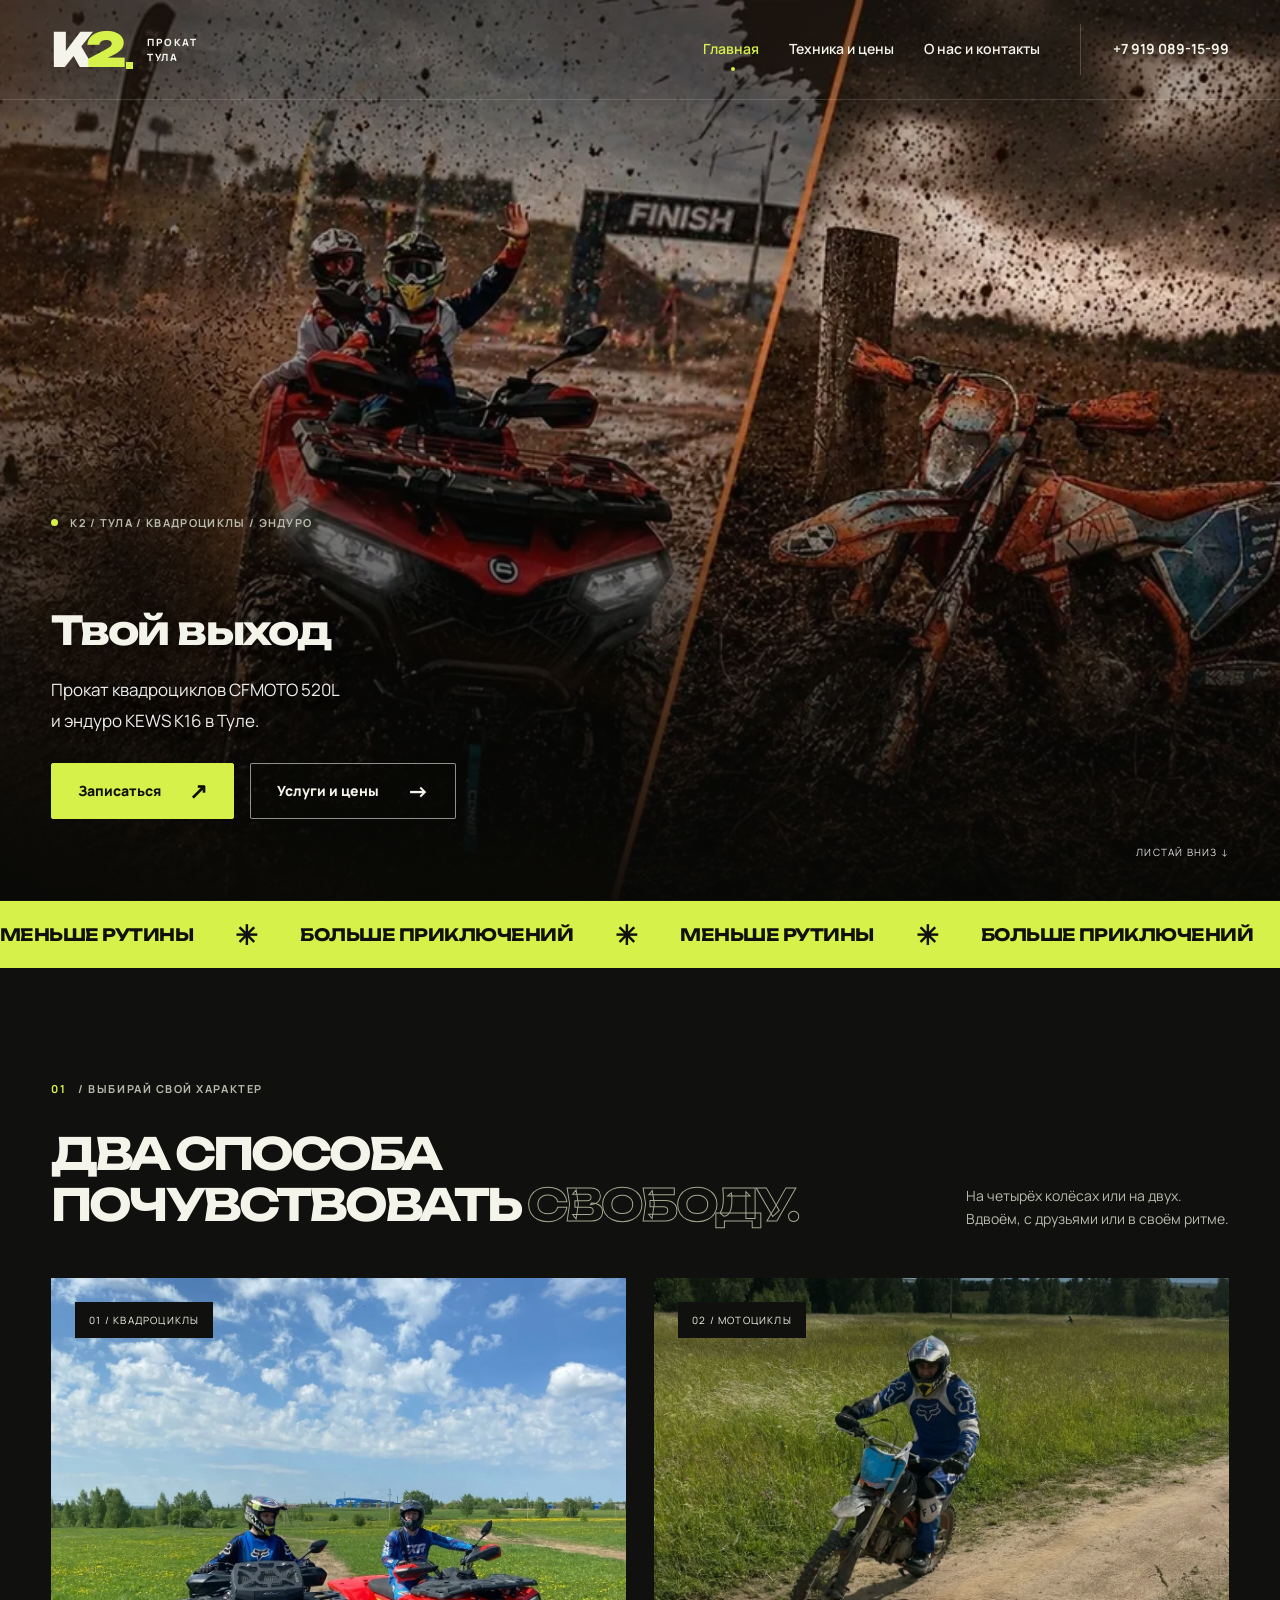
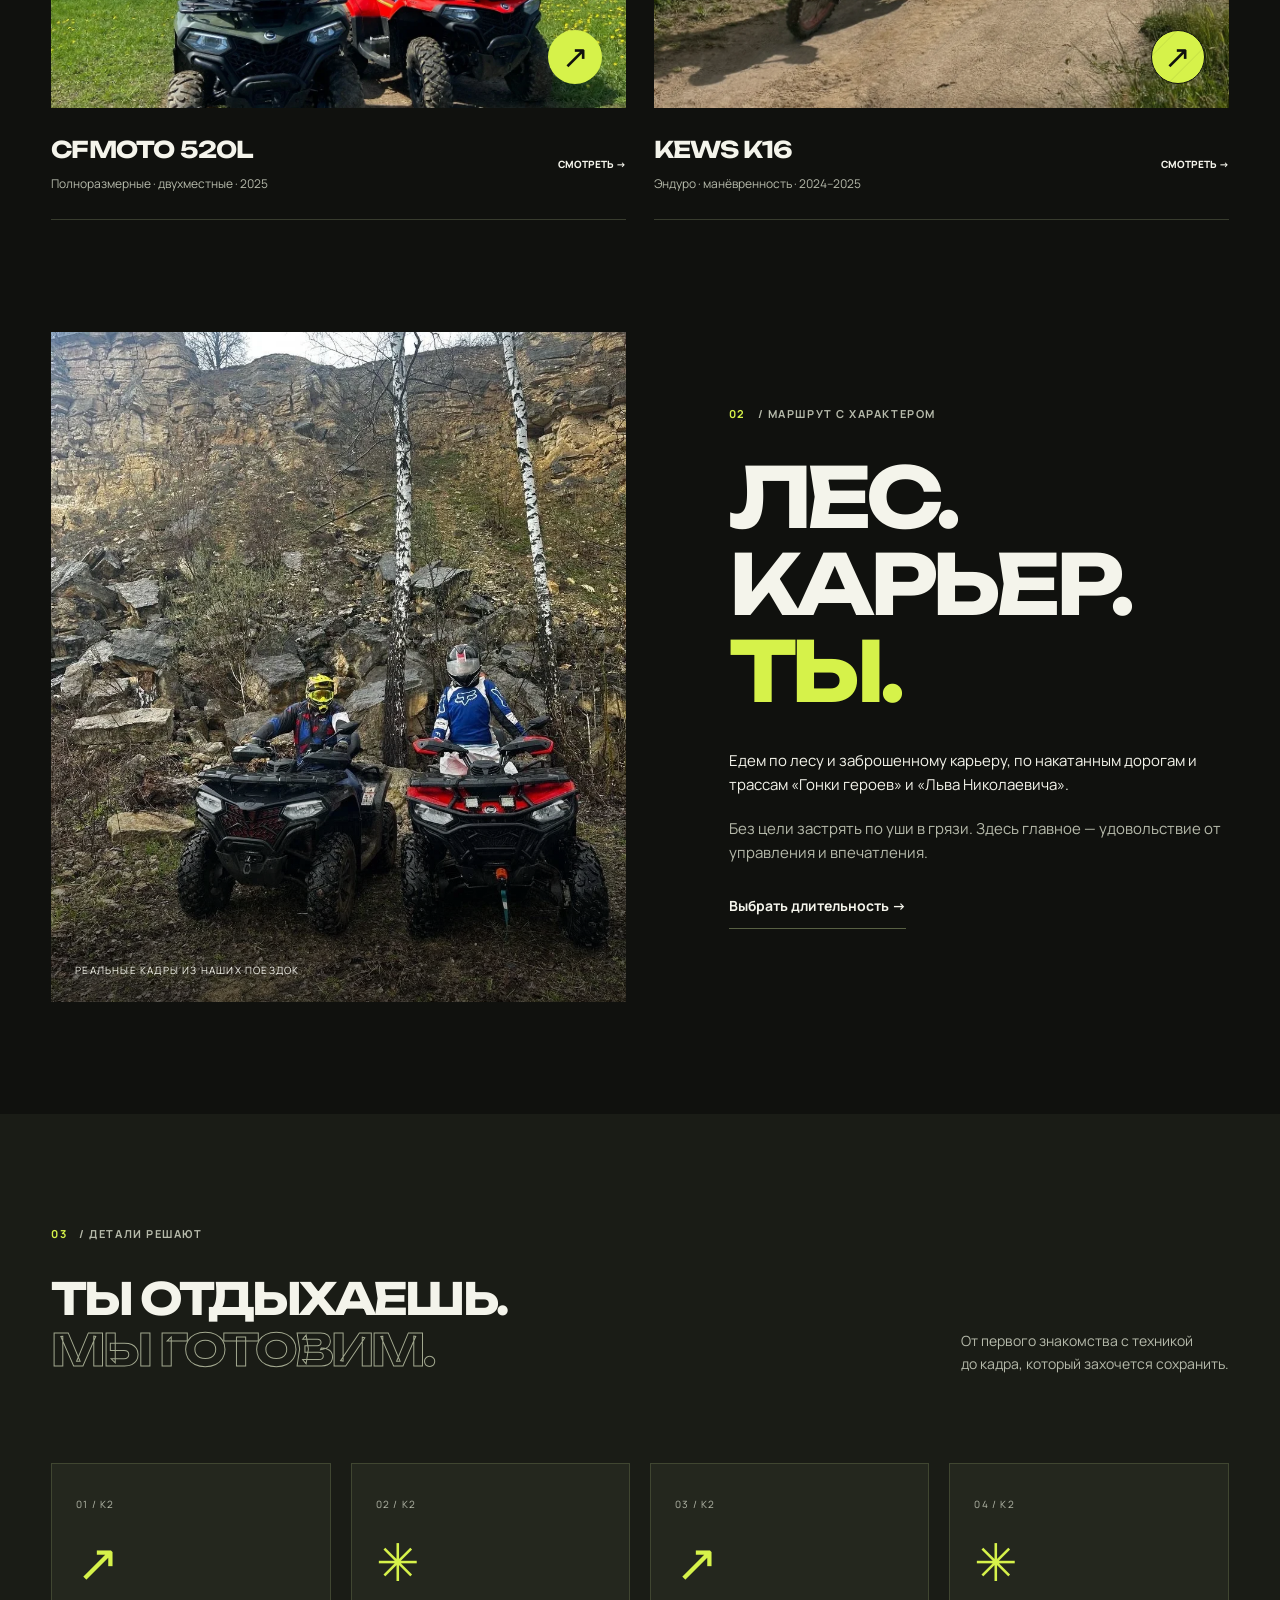
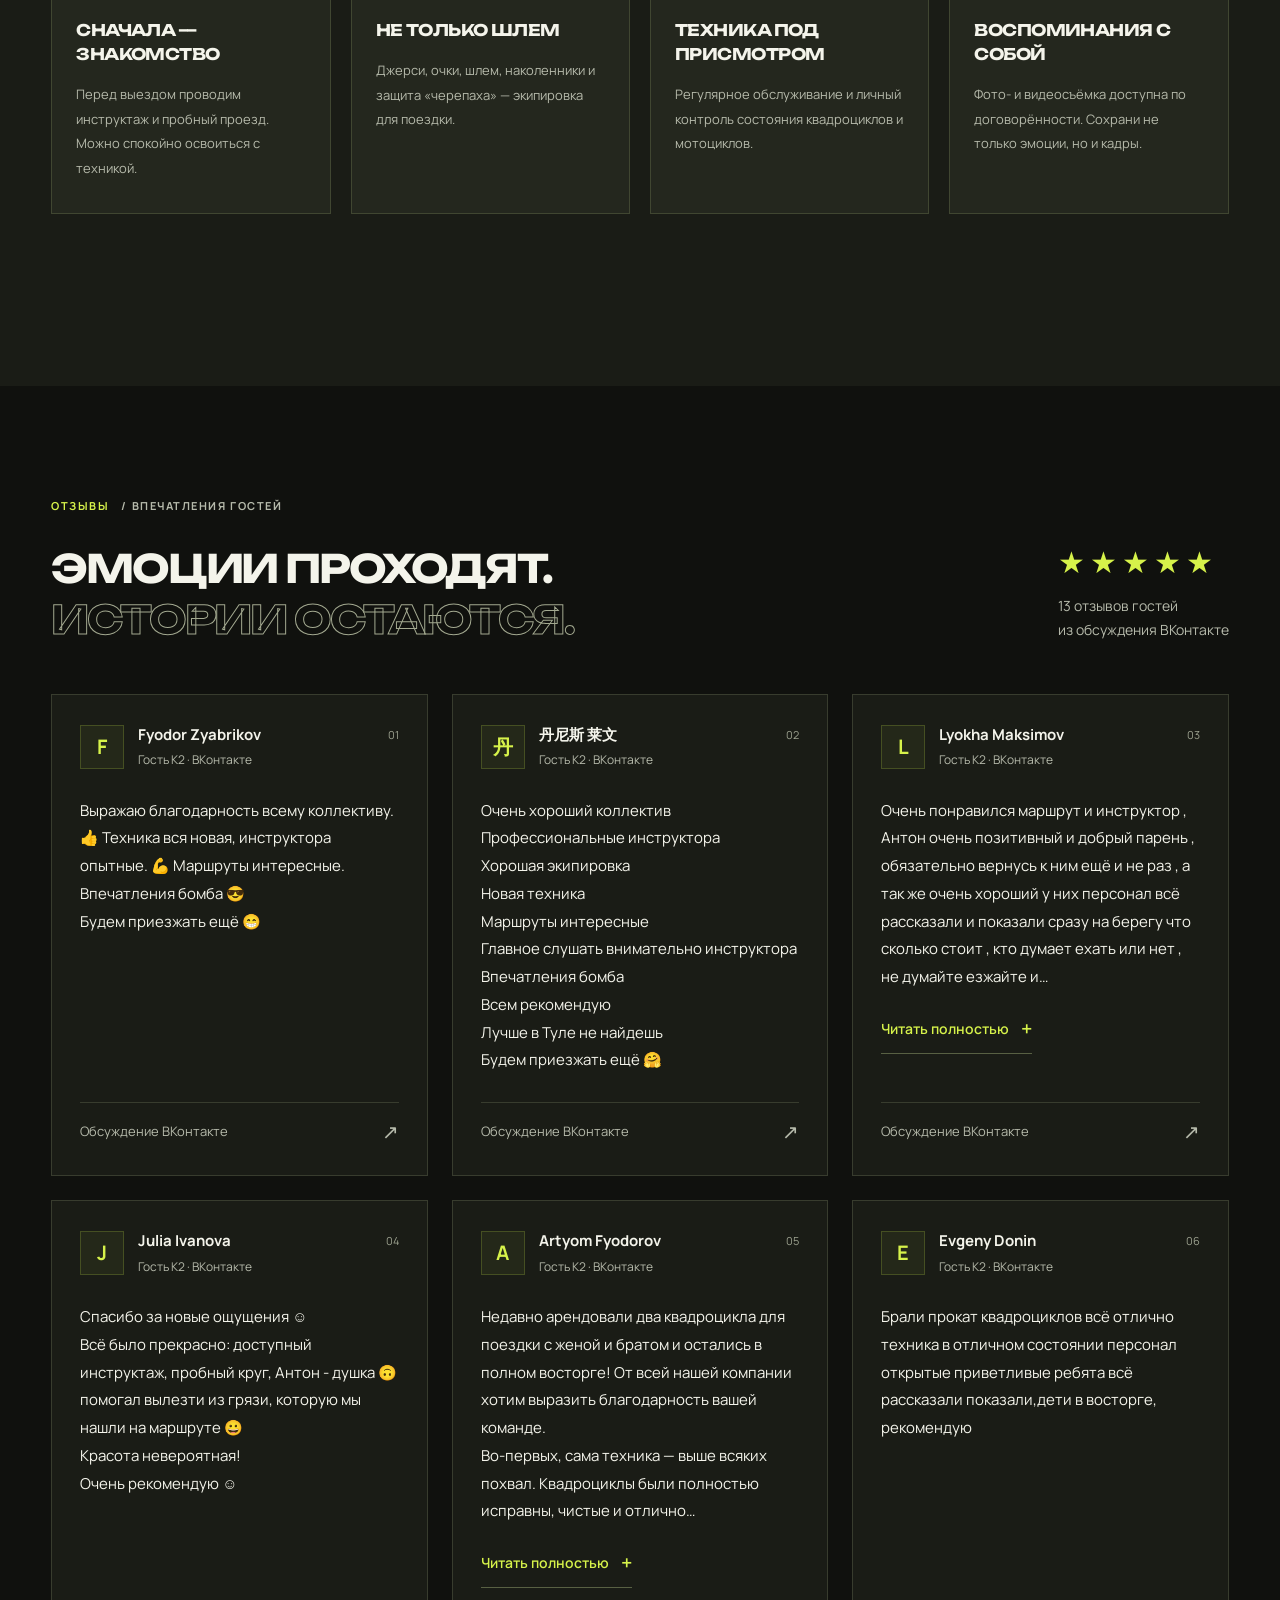
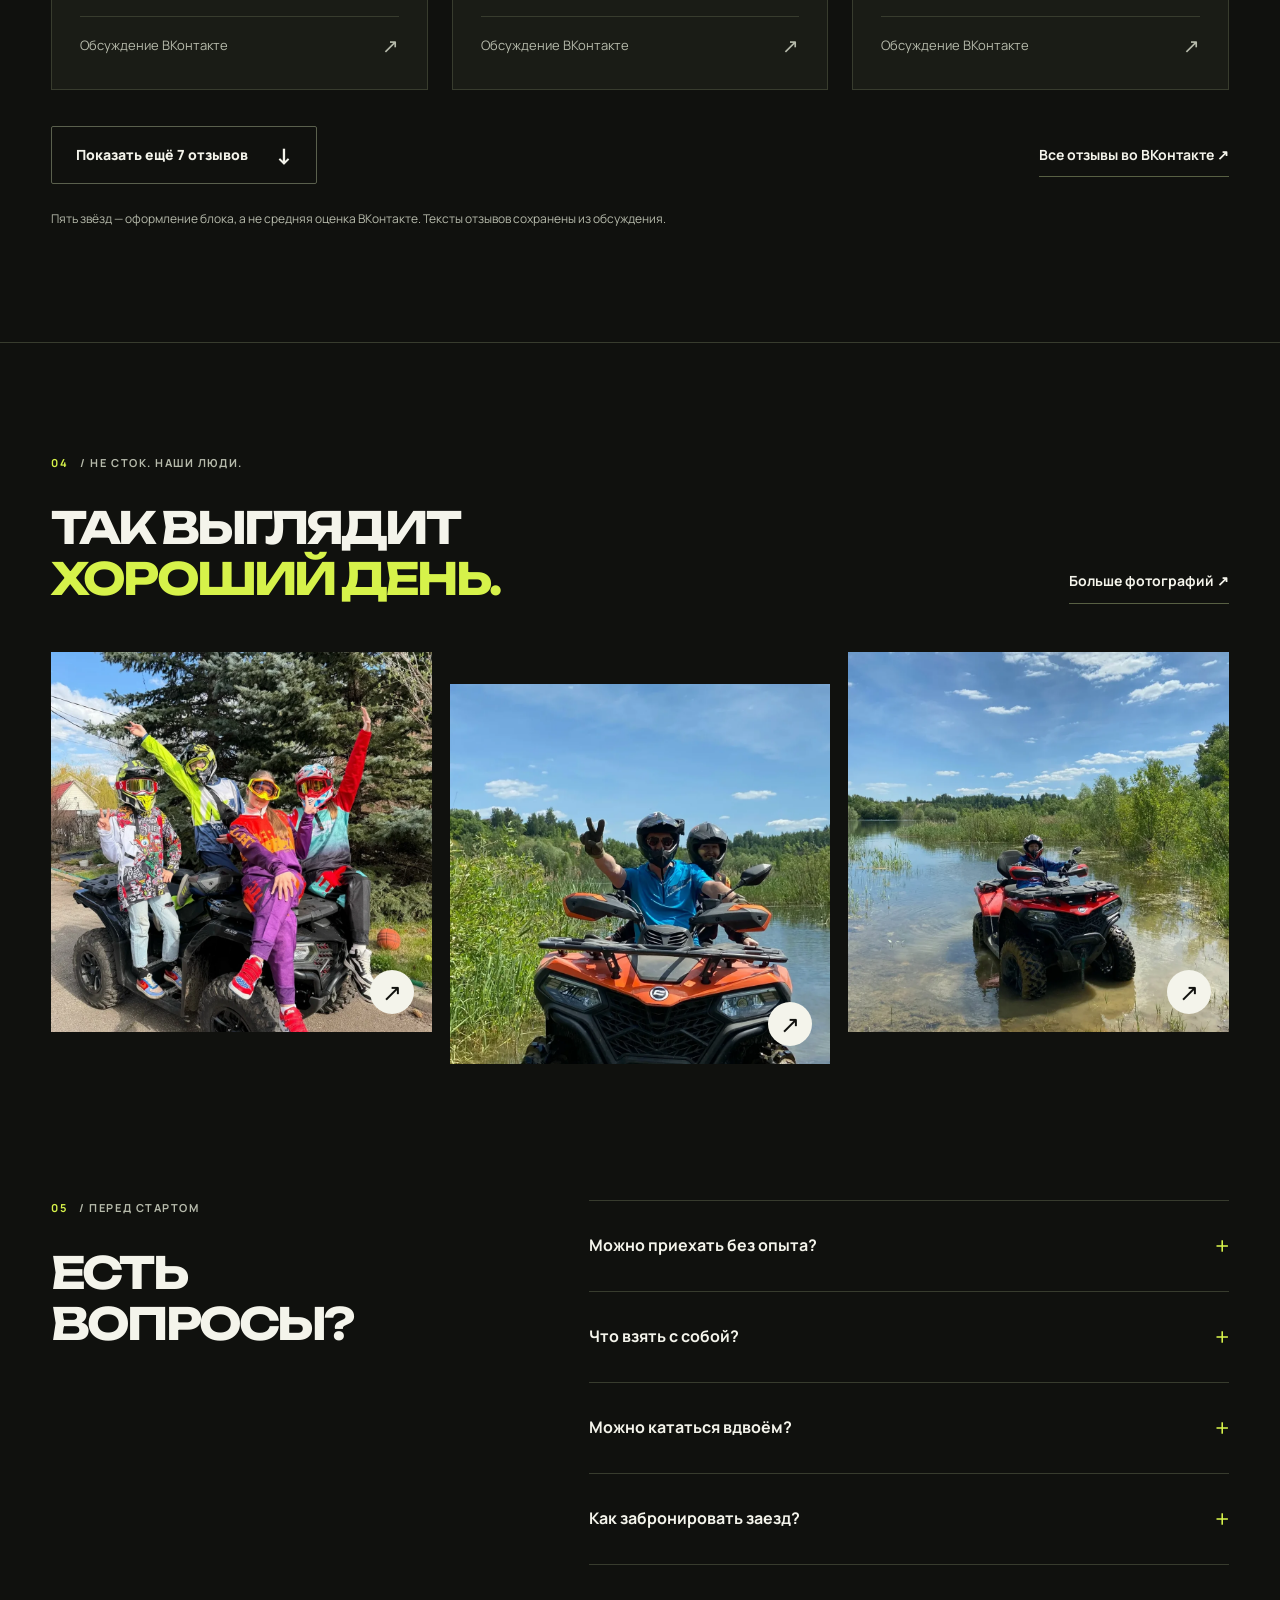
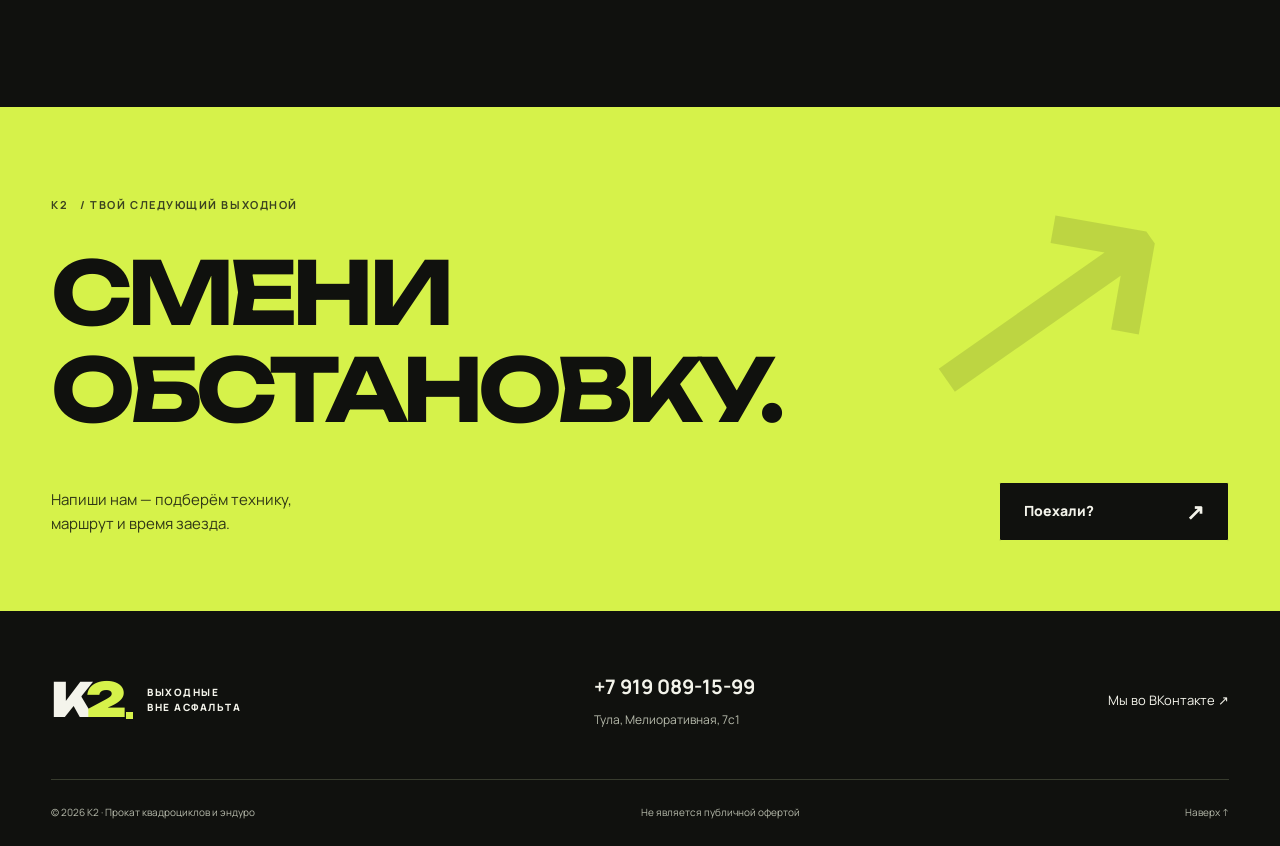
==== commit 8292d5ca: "feat: add 13 authentic VK guest reviews with decorative stars and expandable texts" ====
--- a/index.html
+++ b/index.html
@@ -1,13 +1,56 @@
 <!doctype html>
-<html lang="ru"><head><meta charset="utf-8"><meta name="viewport" content="width=device-width, initial-scale=1"><meta name="theme-color" content="#10110e"><title>K2 — прокат квадроциклов и эндуро в Туле</title><meta name="description" content="Квадроциклы CFMOTO 520L и эндуро KEWS K16 в Туле. Лес, карьер, экипировка и инструктаж. Выбери свой формат отдыха с K2."><meta property="og:title" content="K2 — прокат квадроциклов и эндуро в Туле"><meta property="og:description" content="Квадроциклы CFMOTO 520L и эндуро KEWS K16 в Туле. Лес, карьер, экипировка и инструктаж. Выбери свой формат отдыха с K2."><meta property="og:type" content="website"><link rel="icon" href="assets/favicon.svg" type="image/svg+xml"><link rel="stylesheet" href="assets/fonts/fonts.css"><link rel="stylesheet" href="assets/site.css"><script src="assets/site.js" defer></script><link rel="stylesheet" href="assets/home-hero.css?v=4"><script src="assets/home-hero.js?v=4" defer></script><link rel="preload" href="assets/img/k2-cover-0.svg" as="image"><link rel="preload" href="assets/img/k2-cover-1.svg" as="image"><link rel="preload" href="assets/img/k2-cover-2.svg" as="image"><link rel="preload" href="assets/img/k2-cover-3.svg" as="image"><link rel="preload" href="assets/img/k2-cover-4.svg" as="image"><link rel="preload" href="assets/img/k2-cover-5.svg" as="image"></head>
+<html lang="ru"><head><meta charset="utf-8"><meta name="viewport" content="width=device-width, initial-scale=1"><meta name="theme-color" content="#10110e"><title>K2 — прокат квадроциклов и эндуро в Туле</title><meta name="description" content="Квадроциклы CFMOTO 520L и эндуро KEWS K16 в Туле. Лес, карьер, экипировка и инструктаж. Выбери свой формат отдыха с K2."><meta property="og:title" content="K2 — прокат квадроциклов и эндуро в Туле"><meta property="og:description" content="Квадроциклы CFMOTO 520L и эндуро KEWS K16 в Туле. Лес, карьер, экипировка и инструктаж. Выбери свой формат отдыха с K2."><meta property="og:type" content="website"><link rel="icon" href="assets/favicon.svg" type="image/svg+xml"><link rel="stylesheet" href="assets/fonts/fonts.css"><link rel="stylesheet" href="assets/site.css"><script src="assets/site.js" defer></script><link rel="stylesheet" href="assets/home-hero.css?v=4"><script src="assets/home-hero.js?v=4" defer></script><link rel="preload" href="assets/img/k2-cover-0.svg" as="image"><link rel="preload" href="assets/img/k2-cover-1.svg" as="image"><link rel="preload" href="assets/img/k2-cover-2.svg" as="image"><link rel="preload" href="assets/img/k2-cover-3.svg" as="image"><link rel="preload" href="assets/img/k2-cover-4.svg" as="image"><link rel="preload" href="assets/img/k2-cover-5.svg" as="image"><link rel="stylesheet" href="assets/guest-reviews.css?v=1"><script src="assets/guest-reviews.js?v=1" defer></script></head>
 <body class="home-restored"><a class="skip" href="#main">К содержанию</a><header class="header"><a class="brand" href="index.html" aria-label="K2 — главная"><span class="brand-mark">K<span>2</span><i></i></span><span class="brand-caption">ПРОКАТ<br>ТУЛА</span></a><nav class="nav" id="navigation" aria-label="Основная навигация"><a href="index.html" aria-current=page>Главная</a><a href="rental.html" >Техника и цены</a><a href="contacts.html" >О нас и контакты</a></nav><a class="header-phone" href="tel:+79190891599">+7 919 089-15-99</a><button class="menu-toggle" aria-expanded="false" aria-controls="navigation" aria-label="Открыть меню"><span></span><span></span></button></header>
 <main id="main">
 <section class="hero hero-fullscreen" id="top"><div class="fullscreen-art" role="img" aria-label="Баннер K2: квадроцикл с райдерами и мотоцикл на бездорожье"><div class="fullscreen-image"><img src="assets/img/k2-cover-0.svg" alt="" aria-hidden="true" width="480" height="288" fetchpriority="high"><img src="assets/img/k2-cover-1.svg" alt="" aria-hidden="true" width="480" height="288" fetchpriority="high"><img src="assets/img/k2-cover-2.svg" alt="" aria-hidden="true" width="480" height="288" fetchpriority="high"><img src="assets/img/k2-cover-3.svg" alt="" aria-hidden="true" width="480" height="288" fetchpriority="high"><img src="assets/img/k2-cover-4.svg" alt="" aria-hidden="true" width="480" height="288" fetchpriority="high"><img src="assets/img/k2-cover-5.svg" alt="" aria-hidden="true" width="480" height="288" fetchpriority="high"></div></div><div class="fullscreen-shade" aria-hidden="true"></div><div class="fullscreen-content"><p class="eyebrow"><span class="status-dot"></span> K2 / ТУЛА / КВАДРОЦИКЛЫ / ЭНДУРО</p><h1 class="fullscreen-title" aria-label="Прокат квадроциклов и эндуро в Туле"><span id="heroType" aria-hidden="true">Заряд энергии и эмоций</span></h1><p class="fullscreen-lead">Прокат квадроциклов CFMOTO 520L<br>и эндуро KEWS K16 в Туле.</p><div class="fullscreen-actions"><a class="button" href="https://vk.me/k2renttula" target="_blank" rel="noopener noreferrer">Записаться <span aria-hidden="true">↗</span></a><a class="button fullscreen-secondary" href="rental.html#prices">Услуги и цены <span aria-hidden="true">→</span></a></div></div><a class="fullscreen-scroll" href="#fleet" aria-label="Перейти к технике">ЛИСТАЙ ВНИЗ ↓</a></section>
 <div class="ticker" aria-hidden="true"><div><span>МЕНЬШЕ РУТИНЫ</span><b>✳</b><span>БОЛЬШЕ ПРИКЛЮЧЕНИЙ</span><b>✳</b><span>МЕНЬШЕ РУТИНЫ</span><b>✳</b><span>БОЛЬШЕ ПРИКЛЮЧЕНИЙ</span><b>✳</b><span>МЕНЬШЕ РУТИНЫ</span><b>✳</b><span>БОЛЬШЕ ПРИКЛЮЧЕНИЙ</span><b>✳</b><span>МЕНЬШЕ РУТИНЫ</span><b>✳</b><span>БОЛЬШЕ ПРИКЛЮЧЕНИЙ</span><b>✳</b></div></div>
 <section class="section fleet" id="fleet"><div class="section-heading reveal"><div><p class="eyebrow"><span>01</span> / ВЫБИРАЙ СВОЙ ХАРАКТЕР</p><h2>ДВА СПОСОБА<br>ПОЧУВСТВОВАТЬ <span class="outline">СВОБОДУ.</span></h2></div><p>На четырёх колёсах или на двух.<br>Вдвоём, с друзьями или в своём ритме.</p></div><div class="fleet-grid"><a class="fleet-card reveal" href="rental.html#atv"><div class="fleet-photo"><img class="" src="assets/img/ride-5.webp" alt="Два квадроцикла K2 на маршруте в поле" loading=eager decoding="sync"><span class="tag">01 / КВАДРОЦИКЛЫ</span><span class="round-arrow">↗</span></div><div class="fleet-caption"><div><h3>CFMOTO 520L</h3><p>Полноразмерные · двухместные · 2025</p></div><span>СМОТРЕТЬ →</span></div></a><a class="fleet-card enduro-card reveal" href="rental.html#enduro"><div class="fleet-photo enduro-photo"><img src="assets/img/enduro.webp" alt="Гость K2 на эндуро на грунтовой дороге" loading="eager" decoding="sync"><span class="tag">02 / МОТОЦИКЛЫ</span><span class="round-arrow">↗</span></div><div class="fleet-caption"><div><h3>KEWS K16</h3><p>Эндуро · манёвренность · 2024–2025</p></div><span>СМОТРЕТЬ →</span></div></a></div></section>
 <section class="section route-section"><div class="route-photo"><img class="" src="assets/img/ride-1.webp" alt="Гости K2 на квадроциклах у скалистого карьера" loading=eager decoding="sync"><span class="image-note">РЕАЛЬНЫЕ КАДРЫ ИЗ НАШИХ ПОЕЗДОК</span></div><div class="route-copy reveal"><p class="eyebrow"><span>02</span> / МАРШРУТ С ХАРАКТЕРОМ</p><h2>ЛЕС.<br>КАРЬЕР.<br><span class="accent">ТЫ.</span></h2><p>Едем по лесу и заброшенному карьеру, по накатанным дорогам и трассам «Гонки героев» и «Льва Николаевича».</p><p class="muted">Без цели застрять по уши в грязи. Здесь главное — удовольствие от управления и впечатления.</p><a class="text-link" href="rental.html#prices">Выбрать длительность →</a></div></section>
-<section class="section experience"><div class="section-heading reveal"><div><p class="eyebrow"><span>03</span> / ДЕТАЛИ РЕШАЮТ</p><h2>ТЫ ОТДЫХАЕШЬ.<br><span class="outline">МЫ ГОТОВИМ.</span></h2></div><p>От первого знакомства с техникой<br>до кадра, который захочется сохранить.</p></div><div class="floating-stage"><article class="float-card"><span class="card-index">01 / K2</span><span class="float-symbol" aria-hidden="true">↗</span><h3>СНАЧАЛА — ЗНАКОМСТВО</h3><p>Перед выездом проводим инструктаж и пробный проезд. Можно спокойно освоиться с техникой.</p></article><article class="float-card"><span class="card-index">02 / K2</span><span class="float-symbol" aria-hidden="true">✳</span><h3>НЕ ТОЛЬКО ШЛЕМ</h3><p>Джерси, очки, шлем, наколенники и защита «черепаха» — экипировка для поездки.</p></article><article class="float-card"><span class="card-index">03 / K2</span><span class="float-symbol" aria-hidden="true">↗</span><h3>ТЕХНИКА ПОД ПРИСМОТРОМ</h3><p>Регулярное обслуживание и личный контроль состояния квадроциклов и мотоциклов.</p></article><article class="float-card"><span class="card-index">04 / K2</span><span class="float-symbol" aria-hidden="true">✳</span><h3>ВОСПОМИНАНИЯ С СОБОЙ</h3><p>Фото- и видеосъёмка доступна по договорённости. Сохрани не только эмоции, но и кадры.</p></article></div><div class="review-note"><span>ВПЕЧАТЛЕНИЯ ГОСТЕЙ</span><p>Больше историй и фотографий — в нашем сообществе.</p><a class="text-link" href="https://vk.ru/k2renttula" target="_blank" rel="noopener noreferrer">Перейти во ВКонтакте ↗</a></div></section>
-<section class="section moments"><div class="section-heading reveal"><div><p class="eyebrow"><span>04</span> / НЕ СТОК. НАШИ ЛЮДИ.</p><h2>ТАК ВЫГЛЯДИТ<br><span class="accent">ХОРОШИЙ ДЕНЬ.</span></h2></div><a class="text-link" href="contacts.html#gallery">Больше фотографий ↗</a></div><div class="photo-grid"><button class="photo-button photo-0" data-photo="assets/img/ride-2.webp" data-caption="Друзья в яркой экипировке перед поездкой" aria-label="Увеличить: Друзья в яркой экипировке перед поездкой"><img class="" src="assets/img/ride-2.webp" alt="Друзья в яркой экипировке перед поездкой" loading=eager decoding="sync"><span aria-hidden="true">↗</span></button><button class="photo-button photo-1" data-photo="assets/img/ride-6.webp" data-caption="Поездка вдвоём на оранжевом квадроцикле" aria-label="Увеличить: Поездка вдвоём на оранжевом квадроцикле"><img class="" src="assets/img/ride-6.webp" alt="Поездка вдвоём на оранжевом квадроцикле" loading=eager decoding="sync"><span aria-hidden="true">↗</span></button><button class="photo-button photo-2" data-photo="assets/img/ride-8.webp" data-caption="Квадроцикл у воды на маршруте K2" aria-label="Увеличить: Квадроцикл у воды на маршруте K2"><img class="" src="assets/img/ride-8.webp" alt="Квадроцикл у воды на маршруте K2" loading=eager decoding="sync"><span aria-hidden="true">↗</span></button></div></section>
+<section class="section experience"><div class="section-heading reveal"><div><p class="eyebrow"><span>03</span> / ДЕТАЛИ РЕШАЮТ</p><h2>ТЫ ОТДЫХАЕШЬ.<br><span class="outline">МЫ ГОТОВИМ.</span></h2></div><p>От первого знакомства с техникой<br>до кадра, который захочется сохранить.</p></div><div class="floating-stage"><article class="float-card"><span class="card-index">01 / K2</span><span class="float-symbol" aria-hidden="true">↗</span><h3>СНАЧАЛА — ЗНАКОМСТВО</h3><p>Перед выездом проводим инструктаж и пробный проезд. Можно спокойно освоиться с техникой.</p></article><article class="float-card"><span class="card-index">02 / K2</span><span class="float-symbol" aria-hidden="true">✳</span><h3>НЕ ТОЛЬКО ШЛЕМ</h3><p>Джерси, очки, шлем, наколенники и защита «черепаха» — экипировка для поездки.</p></article><article class="float-card"><span class="card-index">03 / K2</span><span class="float-symbol" aria-hidden="true">↗</span><h3>ТЕХНИКА ПОД ПРИСМОТРОМ</h3><p>Регулярное обслуживание и личный контроль состояния квадроциклов и мотоциклов.</p></article><article class="float-card"><span class="card-index">04 / K2</span><span class="float-symbol" aria-hidden="true">✳</span><h3>ВОСПОМИНАНИЯ С СОБОЙ</h3><p>Фото- и видеосъёмка доступна по договорённости. Сохрани не только эмоции, но и кадры.</p></article></div></section>
+<section class="section guest-reviews" id="reviews" aria-labelledby="guest-reviews-title"><div class="section-heading"><div><p class="eyebrow"><span>ОТЗЫВЫ</span> / ВПЕЧАТЛЕНИЯ ГОСТЕЙ</p><h2 id="guest-reviews-title">ЭМОЦИИ ПРОХОДЯТ.<br><span class="outline">ИСТОРИИ ОСТАЮТСЯ.</span></h2></div><div class="guest-reviews-source"><span class="guest-five-stars" aria-hidden="true">★★★★★</span><p>13 отзывов гостей<br>из обсуждения ВКонтакте</p></div></div><div class="guest-reviews-grid"><article class="guest-review"><div class="guest-review-top"><span class="guest-avatar" aria-hidden="true">F</span><div><a class="guest-review-author" href="https://vk.ru/id125644775" target="_blank" rel="noopener noreferrer">Fyodor Zyabrikov</a><span class="guest-review-source">Гость K2 · ВКонтакте</span></div><span class="guest-review-index" aria-hidden="true">01</span></div><blockquote><p class="guest-review-preview">Выражаю благодарность всему коллективу. 👍 Техника вся новая, инструктора опытные. 💪 Маршруты интересные. Впечатления бомба 😎
+Будем приезжать ещё 😁</p></blockquote><a class="guest-review-link" href="https://vk.ru/topic-238016439_59446679?offset=0" target="_blank" rel="noopener noreferrer">Обсуждение ВКонтакте <span aria-hidden="true">↗</span></a></article><article class="guest-review"><div class="guest-review-top"><span class="guest-avatar" aria-hidden="true">丹</span><div><a class="guest-review-author" href="https://vk.ru/maksimmalev" target="_blank" rel="noopener noreferrer">丹尼斯 莱文</a><span class="guest-review-source">Гость K2 · ВКонтакте</span></div><span class="guest-review-index" aria-hidden="true">02</span></div><blockquote><p class="guest-review-preview">Очень хороший коллектив
+Профессиональные инструктора
+Хорошая экипировка
+Новая техника
+Маршруты интересные
+Главное слушать внимательно инструктора
+Впечатления бомба
+Всем рекомендую
+Лучше в Туле не найдешь
+Будем приезжать ещё 🤗</p></blockquote><a class="guest-review-link" href="https://vk.ru/topic-238016439_59446679?offset=0" target="_blank" rel="noopener noreferrer">Обсуждение ВКонтакте <span aria-hidden="true">↗</span></a></article><article class="guest-review"><div class="guest-review-top"><span class="guest-avatar" aria-hidden="true">L</span><div><a class="guest-review-author" href="https://vk.ru/id530111555" target="_blank" rel="noopener noreferrer">Lyokha Maksimov</a><span class="guest-review-source">Гость K2 · ВКонтакте</span></div><span class="guest-review-index" aria-hidden="true">03</span></div><blockquote><p class="guest-review-preview">Очень понравился маршрут и инструктор , Антон очень позитивный и добрый парень , обязательно вернусь к ним ещё и не раз , а так же очень хороший у них персонал всё рассказали и показали сразу на берегу что сколько стоит , кто думает ехать или нет , не думайте езжайте и…</p><p class="guest-review-full" id="review-text-2" hidden>Очень понравился маршрут и инструктор , Антон очень позитивный и добрый парень , обязательно вернусь к ним ещё и не раз , а так же очень хороший у них персонал всё рассказали и показали сразу на берегу что сколько стоит , кто думает ехать или нет , не думайте езжайте и насладитесь хорошими эмоциями , особенно на хороших ямах и луж 😅</p><button class="guest-review-expand" type="button" aria-expanded="false" aria-controls="review-text-2">Читать полностью <span aria-hidden="true">+</span></button></blockquote><a class="guest-review-link" href="https://vk.ru/topic-238016439_59446679?offset=0" target="_blank" rel="noopener noreferrer">Обсуждение ВКонтакте <span aria-hidden="true">↗</span></a></article><article class="guest-review"><div class="guest-review-top"><span class="guest-avatar" aria-hidden="true">J</span><div><a class="guest-review-author" href="https://vk.ru/boroduliya11" target="_blank" rel="noopener noreferrer">Julia Ivanova</a><span class="guest-review-source">Гость K2 · ВКонтакте</span></div><span class="guest-review-index" aria-hidden="true">04</span></div><blockquote><p class="guest-review-preview">Спасибо за новые ощущения ☺
+Всё было прекрасно: доступный инструктаж, пробный круг, Антон - душка 🙃 помогал вылезти из грязи, которую мы нашли на маршруте 😀
+Красота невероятная!
+Очень рекомендую ☺</p></blockquote><a class="guest-review-link" href="https://vk.ru/topic-238016439_59446679?offset=0" target="_blank" rel="noopener noreferrer">Обсуждение ВКонтакте <span aria-hidden="true">↗</span></a></article><article class="guest-review"><div class="guest-review-top"><span class="guest-avatar" aria-hidden="true">A</span><div><a class="guest-review-author" href="https://vk.ru/temik.ru2013" target="_blank" rel="noopener noreferrer">Artyom Fyodorov</a><span class="guest-review-source">Гость K2 · ВКонтакте</span></div><span class="guest-review-index" aria-hidden="true">05</span></div><blockquote><p class="guest-review-preview">Недавно арендовали два квадроцикла для поездки с женой и братом и остались в полном восторге! От всей нашей компании хотим выразить благодарность вашей команде.
+Во-первых, сама техника — выше всяких похвал. Квадроциклы были полностью исправны, чистые и отлично…</p><p class="guest-review-full" id="review-text-4" hidden>Недавно арендовали два квадроцикла для поездки с женой и братом и остались в полном восторге! От всей нашей компании хотим выразить благодарность вашей команде.
+Во-первых, сама техника — выше всяких похвал. Квадроциклы были полностью исправны, чистые и отлично подготовлены к поездке, что позволило нам чувствовать себя уверенно на маршруте.
+Отдельное спасибо хочется сказать нашему инструктору. Он проявил себя как настоящий профессионал: был невероятно вежлив, добр и внимателен. Перед стартом всё подробно объяснил, дал ценные советы, благодаря чему мы чувствовали себя комфортно даже на сложных участках пути.
+Ну и вишенка на торте — это маршрут. Инструктор подобрал очень красивый и живописный путь, который позволил насладиться потрясающими видами природы. Это было незабываемое приключение!
+Обязательно вернёмся к вам снова и будем рекомендовать друзьям!</p><button class="guest-review-expand" type="button" aria-expanded="false" aria-controls="review-text-4">Читать полностью <span aria-hidden="true">+</span></button></blockquote><a class="guest-review-link" href="https://vk.ru/topic-238016439_59446679?offset=0" target="_blank" rel="noopener noreferrer">Обсуждение ВКонтакте <span aria-hidden="true">↗</span></a></article><article class="guest-review"><div class="guest-review-top"><span class="guest-avatar" aria-hidden="true">E</span><div><a class="guest-review-author" href="https://vk.ru/id1105340342" target="_blank" rel="noopener noreferrer">Evgeny Donin</a><span class="guest-review-source">Гость K2 · ВКонтакте</span></div><span class="guest-review-index" aria-hidden="true">06</span></div><blockquote><p class="guest-review-preview">Брали прокат квадроциклов всё отлично техника в отличном состоянии персонал открытые приветливые ребята всё рассказали показали,дети в восторге, рекомендую</p></blockquote><a class="guest-review-link" href="https://vk.ru/topic-238016439_59446679?offset=0" target="_blank" rel="noopener noreferrer">Обсуждение ВКонтакте <span aria-hidden="true">↗</span></a></article><article class="guest-review" hidden><div class="guest-review-top"><span class="guest-avatar" aria-hidden="true">E</span><div><a class="guest-review-author" href="https://vk.ru/id276443216" target="_blank" rel="noopener noreferrer">Elizaveta Anisimova</a><span class="guest-review-source">Гость K2 · ВКонтакте</span></div><span class="guest-review-index" aria-hidden="true">07</span></div><blockquote><p class="guest-review-preview">Гоняли сегодня на квадриках, ну что хочется сказать…Было невероятно круто!!! Сначала нас встретили, дали обмундирование, провели инструктаж, дали возможность для выезда попробовать «машину». Дальше началось невероятное-поездка по полям, лесам, горам 💪 нас на фоткали,…</p><p class="guest-review-full" id="review-text-6" hidden>Гоняли сегодня на квадриках, ну что хочется сказать…Было невероятно круто!!! Сначала нас встретили, дали обмундирование, провели инструктаж, дали возможность для выезда попробовать «машину». Дальше началось невероятное-поездка по полям, лесам, горам 💪 нас на фоткали, наснимали! Мы остались довольны и даже устали от эмоциональных всплесков🫨</p><button class="guest-review-expand" type="button" aria-expanded="false" aria-controls="review-text-6">Читать полностью <span aria-hidden="true">+</span></button></blockquote><a class="guest-review-link" href="https://vk.ru/topic-238016439_59446679?offset=0" target="_blank" rel="noopener noreferrer">Обсуждение ВКонтакте <span aria-hidden="true">↗</span></a></article><article class="guest-review" hidden><div class="guest-review-top"><span class="guest-avatar" aria-hidden="true">O</span><div><a class="guest-review-author" href="https://vk.ru/olga_v_7" target="_blank" rel="noopener noreferrer">Olga Podgornaya</a><span class="guest-review-source">Гость K2 · ВКонтакте</span></div><span class="guest-review-index" aria-hidden="true">08</span></div><blockquote><p class="guest-review-preview">Решила подарить сыну новые эмоции: езду на квадроцикле)
+
+До поездки связалась с Антоном. Он всё подробно рассказал: про сопровождение на маршруте, что с собой взять из одежды и тд.
+
+Впечатления сына:
+
+Перед началом поездки инструктор понятным языком объяснил, как…</p><p class="guest-review-full" id="review-text-7" hidden>Решила подарить сыну новые эмоции: езду на квадроцикле)
+
+До поездки связалась с Антоном. Он всё подробно рассказал: про сопровождение на маршруте, что с собой взять из одежды и тд.
+
+Впечатления сына:
+
+Перед началом поездки инструктор понятным языком объяснил, как управлять квадроциклом, так как я на нем еще не катался (это время не вошло в основной маршрут).
+
+Одежду и экипировку выдали свою, что очень удобно. Квадроцикл в отличном состоянии, ехал, как надо.
+
+По пути заехали на смотровую площадку. Там инструктор предложил сделать фотки.
+
+Мне очень понравилось! Обязательно вернусь сюда снова.
+
+Спасибо ребятам за возможность погонять по бездорожью!))</p><button class="guest-review-expand" type="button" aria-expanded="false" aria-controls="review-text-7">Читать полностью <span aria-hidden="true">+</span></button></blockquote><a class="guest-review-link" href="https://vk.ru/topic-238016439_59446679?offset=0" target="_blank" rel="noopener noreferrer">Обсуждение ВКонтакте <span aria-hidden="true">↗</span></a></article><article class="guest-review" hidden><div class="guest-review-top"><span class="guest-avatar" aria-hidden="true">S</span><div><a class="guest-review-author" href="https://vk.ru/voron_ril" target="_blank" rel="noopener noreferrer">Sergey Voronin</a><span class="guest-review-source">Гость K2 · ВКонтакте</span></div><span class="guest-review-index" aria-hidden="true">09</span></div><blockquote><p class="guest-review-preview">Все понравилось 5 звезд</p></blockquote><a class="guest-review-link" href="https://vk.ru/topic-238016439_59446679?offset=0" target="_blank" rel="noopener noreferrer">Обсуждение ВКонтакте <span aria-hidden="true">↗</span></a></article><article class="guest-review" hidden><div class="guest-review-top"><span class="guest-avatar" aria-hidden="true">L</span><div><a class="guest-review-author" href="https://vk.ru/valeryn_n" target="_blank" rel="noopener noreferrer">Lera Kuprianova</a><span class="guest-review-source">Гость K2 · ВКонтакте</span></div><span class="guest-review-index" aria-hidden="true">10</span></div><blockquote><p class="guest-review-preview">хочется выразить благодарность организации, всё на высшем уровне 💯 ребята молодцы!
+маршруты интересные и впечатляющие! особенно понравилось ездить по грязи 😅
+инструктор Антон всё чётко показал и рассказал о езде на квадроцикле, и что из себя будет представлять поездка.…</p><p class="guest-review-full" id="review-text-9" hidden>хочется выразить благодарность организации, всё на высшем уровне 💯 ребята молодцы!
+маршруты интересные и впечатляющие! особенно понравилось ездить по грязи 😅
+инструктор Антон всё чётко показал и рассказал о езде на квадроцикле, и что из себя будет представлять поездка. он поможет, расскажет и красиво вас запечатлит 🙌 ездили туда на день рождение и молодой человек остался в восторге. ощущения после поездки-адреналин 🔥 прекрасно провели день 🥳 эмоции на все сто! вернёмся туда и не один раз, будем вас рекомендовать 😊</p><button class="guest-review-expand" type="button" aria-expanded="false" aria-controls="review-text-9">Читать полностью <span aria-hidden="true">+</span></button></blockquote><a class="guest-review-link" href="https://vk.ru/topic-238016439_59446679?offset=0" target="_blank" rel="noopener noreferrer">Обсуждение ВКонтакте <span aria-hidden="true">↗</span></a></article><article class="guest-review" hidden><div class="guest-review-top"><span class="guest-avatar" aria-hidden="true">I</span><div><a class="guest-review-author" href="https://vk.ru/vkarlov11" target="_blank" rel="noopener noreferrer">Ivan Karlov</a><span class="guest-review-source">Гость K2 · ВКонтакте</span></div><span class="guest-review-index" aria-hidden="true">11</span></div><blockquote><p class="guest-review-preview">Отлично покатались! Брали маршрут «Квадропутешествие» на 4 часа — впечатлений море. Поля, лес, грязь, лужи, вода, хорошие участки, где действительно можно почувствовать квадроцикл. Маршрут интересный и разнообразный, четыре часа проходят очень быстро. Катались вместе с…</p><p class="guest-review-full" id="review-text-10" hidden>Отлично покатались! Брали маршрут «Квадропутешествие» на 4 часа — впечатлений море. Поля, лес, грязь, лужи, вода, хорошие участки, где действительно можно почувствовать квадроцикл. Маршрут интересный и разнообразный, четыре часа проходят очень быстро. Катались вместе с супругой и остались очень довольны. Отличный вариант для активного отдыха и ярких эмоций. Однозначно рекомендую! 5/5 🔥</p><button class="guest-review-expand" type="button" aria-expanded="false" aria-controls="review-text-10">Читать полностью <span aria-hidden="true">+</span></button></blockquote><a class="guest-review-link" href="https://vk.ru/topic-238016439_59446679?offset=0" target="_blank" rel="noopener noreferrer">Обсуждение ВКонтакте <span aria-hidden="true">↗</span></a></article><article class="guest-review" hidden><div class="guest-review-top"><span class="guest-avatar" aria-hidden="true">T</span><div><a class="guest-review-author" href="https://vk.ru/id663677265" target="_blank" rel="noopener noreferrer">Timofey Simakin</a><span class="guest-review-source">Гость K2 · ВКонтакте</span></div><span class="guest-review-index" aria-hidden="true">12</span></div><blockquote><p class="guest-review-preview">Взяли прокат на 1, 5 часа. Инструктор был опытным и добрым, все внятно и понятно объяснил. На протяжении всего маршрута был с нами. Если были где вопросы, то подсказывал. Маршрут был разнообразным и интересным.
+Обязательно вернемся.</p></blockquote><a class="guest-review-link" href="https://vk.ru/topic-238016439_59446679?offset=0" target="_blank" rel="noopener noreferrer">Обсуждение ВКонтакте <span aria-hidden="true">↗</span></a></article><article class="guest-review" hidden><div class="guest-review-top"><span class="guest-avatar" aria-hidden="true">D</span><div><a class="guest-review-author" href="https://vk.ru/tlesovada" target="_blank" rel="noopener noreferrer">Darya Tlesova</a><span class="guest-review-source">Гость K2 · ВКонтакте</span></div><span class="guest-review-index" aria-hidden="true">13</span></div><blockquote><p class="guest-review-preview">Хотим выразить огромную благодарность Антону! Выбрали маршрут на 2,5 часа, не пожалели ни на грамм. Все было супер! Классные места, много фоток и море впечатлений</p></blockquote><a class="guest-review-link" href="https://vk.ru/topic-238016439_59446679?offset=0" target="_blank" rel="noopener noreferrer">Обсуждение ВКонтакте <span aria-hidden="true">↗</span></a></article></div><div class="guest-reviews-bottom"><button type="button" class="button button-outline guest-reviews-more" aria-expanded="false">Показать ещё 7 отзывов <span aria-hidden="true">↓</span></button><a class="text-link" href="https://vk.ru/topic-238016439_59446679?offset=0" target="_blank" rel="noopener noreferrer">Все отзывы во ВКонтакте ↗</a></div><p class="guest-rating-note">Пять звёзд — оформление блока, а не средняя оценка ВКонтакте. Тексты отзывов сохранены из обсуждения.</p></section><section class="section moments"><div class="section-heading reveal"><div><p class="eyebrow"><span>04</span> / НЕ СТОК. НАШИ ЛЮДИ.</p><h2>ТАК ВЫГЛЯДИТ<br><span class="accent">ХОРОШИЙ ДЕНЬ.</span></h2></div><a class="text-link" href="contacts.html#gallery">Больше фотографий ↗</a></div><div class="photo-grid"><button class="photo-button photo-0" data-photo="assets/img/ride-2.webp" data-caption="Друзья в яркой экипировке перед поездкой" aria-label="Увеличить: Друзья в яркой экипировке перед поездкой"><img class="" src="assets/img/ride-2.webp" alt="Друзья в яркой экипировке перед поездкой" loading=eager decoding="sync"><span aria-hidden="true">↗</span></button><button class="photo-button photo-1" data-photo="assets/img/ride-6.webp" data-caption="Поездка вдвоём на оранжевом квадроцикле" aria-label="Увеличить: Поездка вдвоём на оранжевом квадроцикле"><img class="" src="assets/img/ride-6.webp" alt="Поездка вдвоём на оранжевом квадроцикле" loading=eager decoding="sync"><span aria-hidden="true">↗</span></button><button class="photo-button photo-2" data-photo="assets/img/ride-8.webp" data-caption="Квадроцикл у воды на маршруте K2" aria-label="Увеличить: Квадроцикл у воды на маршруте K2"><img class="" src="assets/img/ride-8.webp" alt="Квадроцикл у воды на маршруте K2" loading=eager decoding="sync"><span aria-hidden="true">↗</span></button></div></section>
 <section class="section faq-section"><div><p class="eyebrow"><span>05</span> / ПЕРЕД СТАРТОМ</p><h2>ЕСТЬ<br>ВОПРОСЫ?</h2></div><div class="faq-list"><details><summary>Можно приехать без опыта?<span aria-hidden="true">+</span></summary><p>Перед арендой проводим инструктаж и тестовый проезд. Расскажи при записи о своём опыте: поможем выбрать подходящую технику и формат.</p></details><details><summary>Что взять с собой?<span aria-hidden="true">+</span></summary><p>Надень удобную одежду по погоде и закрытую обувь, которую не жалко испачкать. Комплект экипировки и необходимые документы уточни при записи.</p></details><details><summary>Можно кататься вдвоём?<span aria-hidden="true">+</span></summary><p>CFMOTO 520L — полноразмерный двухместный квадроцикл. Условия поездки с пассажиром и итоговую стоимость уточни у администратора.</p></details><details><summary>Как забронировать заезд?<span aria-hidden="true">+</span></summary><p>Напиши в сообщения сообщества ВКонтакте или позвони по номеру +7 919 089-15-99. Согласуем дату, время, технику и стоимость. Кнопка записи открывает диалог с K2.</p></details></div></section><section class="cta section"><div class="cta-orbit" aria-hidden="true">↗</div><p class="eyebrow"><span>K2</span> / ТВОЙ СЛЕДУЮЩИЙ ВЫХОДНОЙ</p><h2>СМЕНИ<br>ОБСТАНОВКУ<span class="accent">.</span></h2><div class="cta-bottom"><p>Напиши нам — подберём технику,<br>маршрут и время заезда.</p><a class="button" href="https://vk.me/k2renttula" target="_blank" rel="noopener noreferrer">Поехали? <span aria-hidden="true">↗</span></a></div></section></main>
 <footer class="footer"><div class="footer-top"><a class="brand" href="index.html"><span class="brand-mark">K<span>2</span><i></i></span><span class="brand-caption">ВЫХОДНЫЕ<br>ВНЕ АСФАЛЬТА</span></a><div><a href="tel:+79190891599">+7 919 089-15-99</a><p>Тула, Мелиоративная, 7с1</p></div><a href="https://vk.ru/k2renttula" target="_blank" rel="noopener noreferrer">Мы во ВКонтакте ↗</a></div><div class="footer-bottom"><span>© <span data-year>2026</span> K2 · Прокат квадроциклов и эндуро</span><span>Не является публичной офертой</span><a href="#main">Наверх ↑</a></div></footer>
 <dialog class="lightbox" aria-label="Просмотр фотографии"><button class="lightbox-close" aria-label="Закрыть фотографию">×</button><button class="lightbox-prev" aria-label="Предыдущая фотография">←</button><figure><img src="assets/img/ride-0.webp" alt=""><figcaption></figcaption></figure><button class="lightbox-next" aria-label="Следующая фотография">→</button></dialog></body></html>
--- a/assets/guest-reviews.css
+++ b/assets/guest-reviews.css
@@ -0,0 +1,29 @@
+/* Scoped guest reviews; the original K2 homepage structure remains unchanged. */
+.guest-reviews{border-bottom:1px solid var(--line)}
+.guest-reviews .section-heading{gap:40px;align-items:flex-end}
+.guest-reviews h2{font-size:clamp(27px,3.05vw,47px);line-height:1.3;letter-spacing:-.055em}
+.guest-reviews-source{flex-shrink:0;padding-bottom:4px}
+.guest-five-stars{display:block;font-family:Arial,sans-serif;font-size:30px;letter-spacing:5px;line-height:1.4;color:var(--accent);margin-bottom:10px;white-space:nowrap}
+.guest-reviews-source p{font-size:14px;line-height:1.7;color:var(--dim)}
+.guest-reviews-grid{display:grid;grid-template-columns:repeat(3,minmax(0,1fr));gap:24px;align-items:start}
+.guest-review{background:var(--surface);border:1px solid var(--line);padding:28px;min-width:0;display:flex;flex-direction:column;align-self:stretch}
+.guest-review[hidden],.guest-review [hidden]{display:none!important}
+.guest-review-top{display:flex;gap:14px;align-items:center;margin-bottom:26px;min-height:48px}
+.guest-review-top>div{min-width:0}
+.guest-avatar{width:44px;height:44px;flex:0 0 44px;display:grid;place-items:center;color:var(--accent);background:#d6f24a0d;border:1px solid #d6f24a30;font-size:20px;font-weight:700}
+.guest-review-author{display:block;font-weight:700;font-size:15px;line-height:1.5;overflow-wrap:anywhere}
+.guest-review-author:hover{color:var(--accent)}
+.guest-review-source{display:block;color:var(--dim);font-size:12px;margin-top:4px}
+.guest-review-index{margin-left:auto;align-self:flex-start;font-size:11px;color:#9ca18f;padding-top:3px}
+.guest-review blockquote{padding:0;margin:0 0 28px;border:0;flex:1}
+.guest-review blockquote p{font-size:15px;line-height:1.85;white-space:pre-line;overflow-wrap:anywhere}
+.guest-review-expand{display:flex;align-items:center;gap:12px;margin-top:14px;padding:8px 0;min-height:44px;background:none;border:0;border-bottom:1px solid #586043;border-radius:0;color:var(--accent);font-size:14px;font-weight:600}
+.guest-review-expand span{font-size:20px}
+.guest-review-link{display:flex;justify-content:space-between;gap:16px;align-items:center;min-height:44px;padding-top:14px;border-top:1px solid var(--line);font-size:13px;color:var(--dim);line-height:1.5}
+.guest-review-link:hover{color:var(--accent)}
+.guest-review-link span{font-size:20px}
+.guest-reviews-bottom{display:flex;justify-content:space-between;gap:28px;align-items:center;flex-wrap:wrap;margin-top:36px}
+.guest-reviews-bottom .button{font-size:14px}
+.guest-rating-note{font-size:12px;color:var(--dim);line-height:1.8;margin-top:24px;max-width:90ch}
+@media(max-width:1150px){.guest-reviews-grid{grid-template-columns:repeat(2,minmax(0,1fr))}.guest-reviews h2{font-size:clamp(26px,3.2vw,38px)}.guest-review{padding:24px}}
+@media(max-width:760px){.guest-reviews .section-heading{display:block;margin-bottom:32px}.guest-reviews h2{font-size:clamp(24px,6.15vw,38px);line-height:1.4}.guest-reviews-source{display:flex;gap:24px;align-items:center;margin-top:28px;padding:0}.guest-five-stars{font-size:24px;letter-spacing:2px;margin:0}.guest-reviews-source p{font-size:13px}.guest-reviews-grid{grid-template-columns:1fr;gap:18px}.guest-review{padding:24px}.guest-review-top{gap:12px;margin-bottom:22px}.guest-review blockquote p{font-size:15px}.guest-reviews-bottom{gap:20px;margin-top:28px}.guest-reviews-bottom .button{width:100%}.guest-reviews-bottom>.text-link{font-size:14px}.guest-rating-note{font-size:12px;margin-top:20px}}
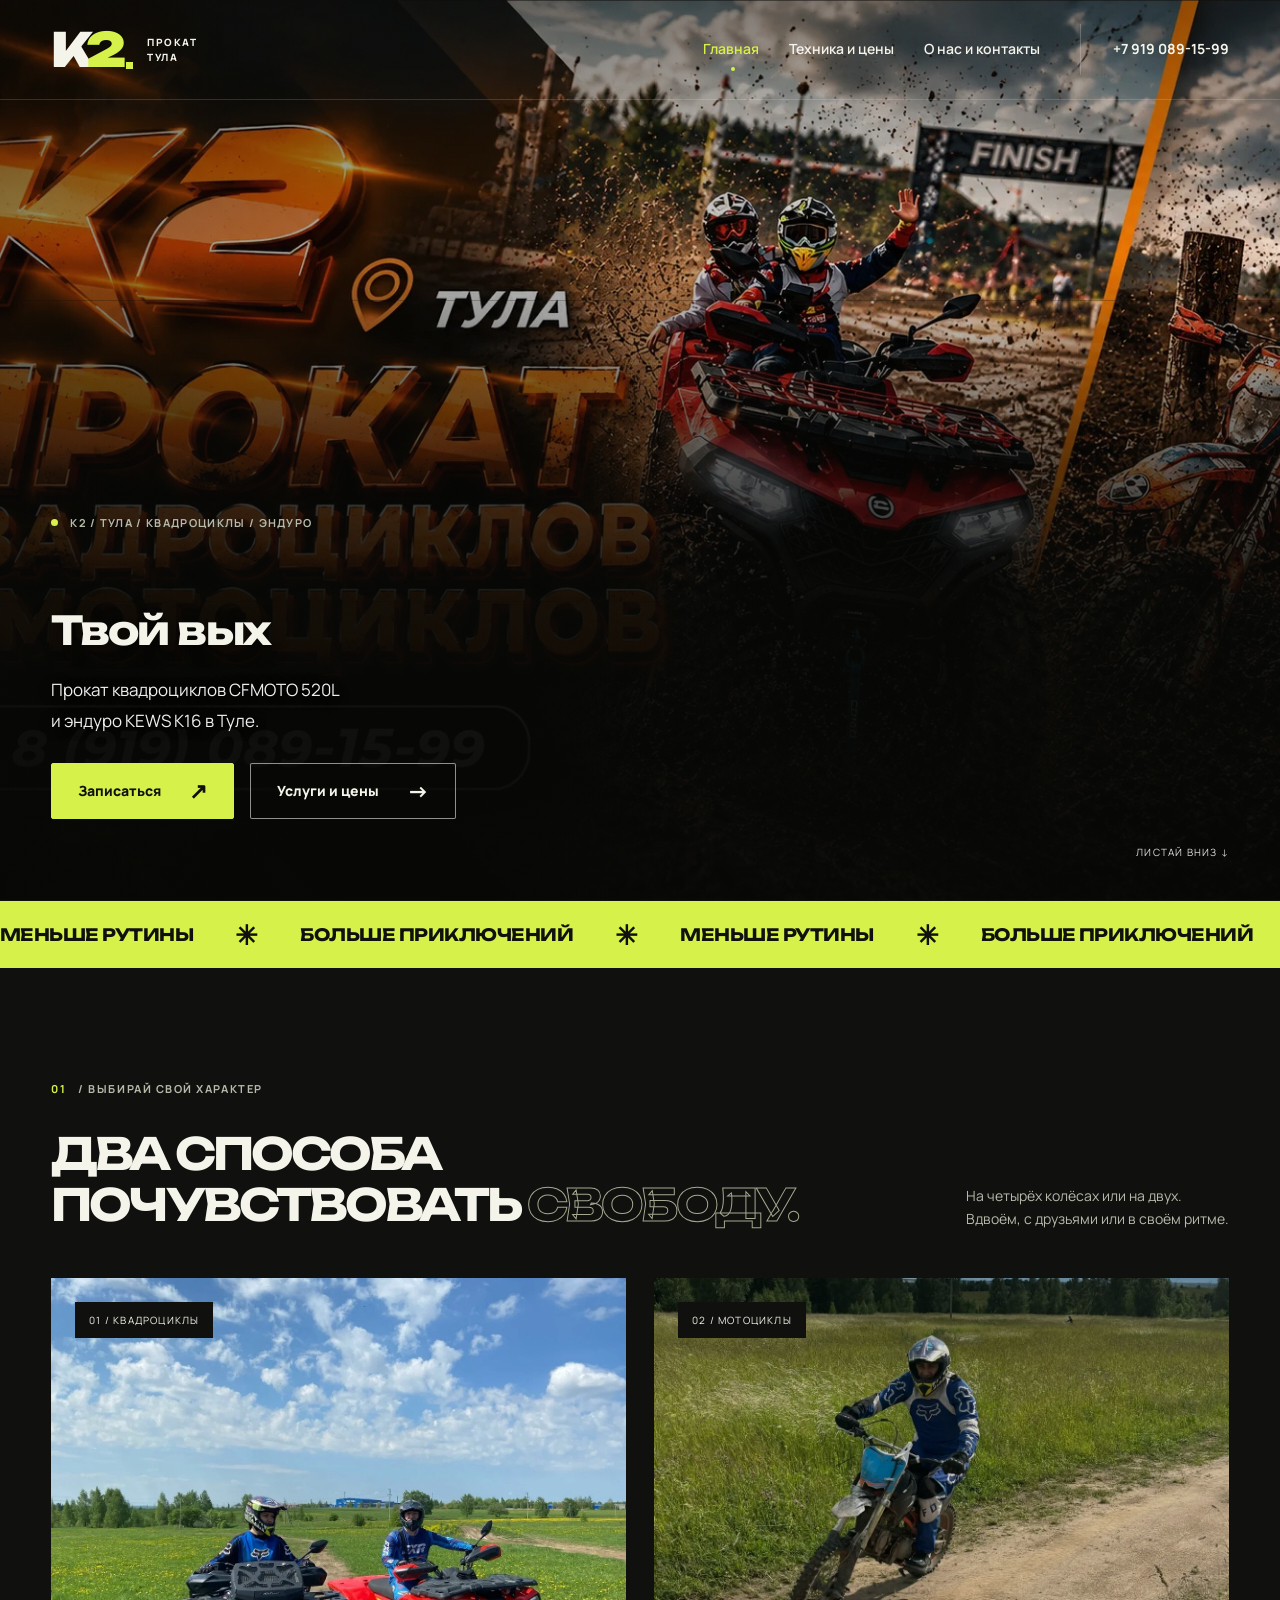
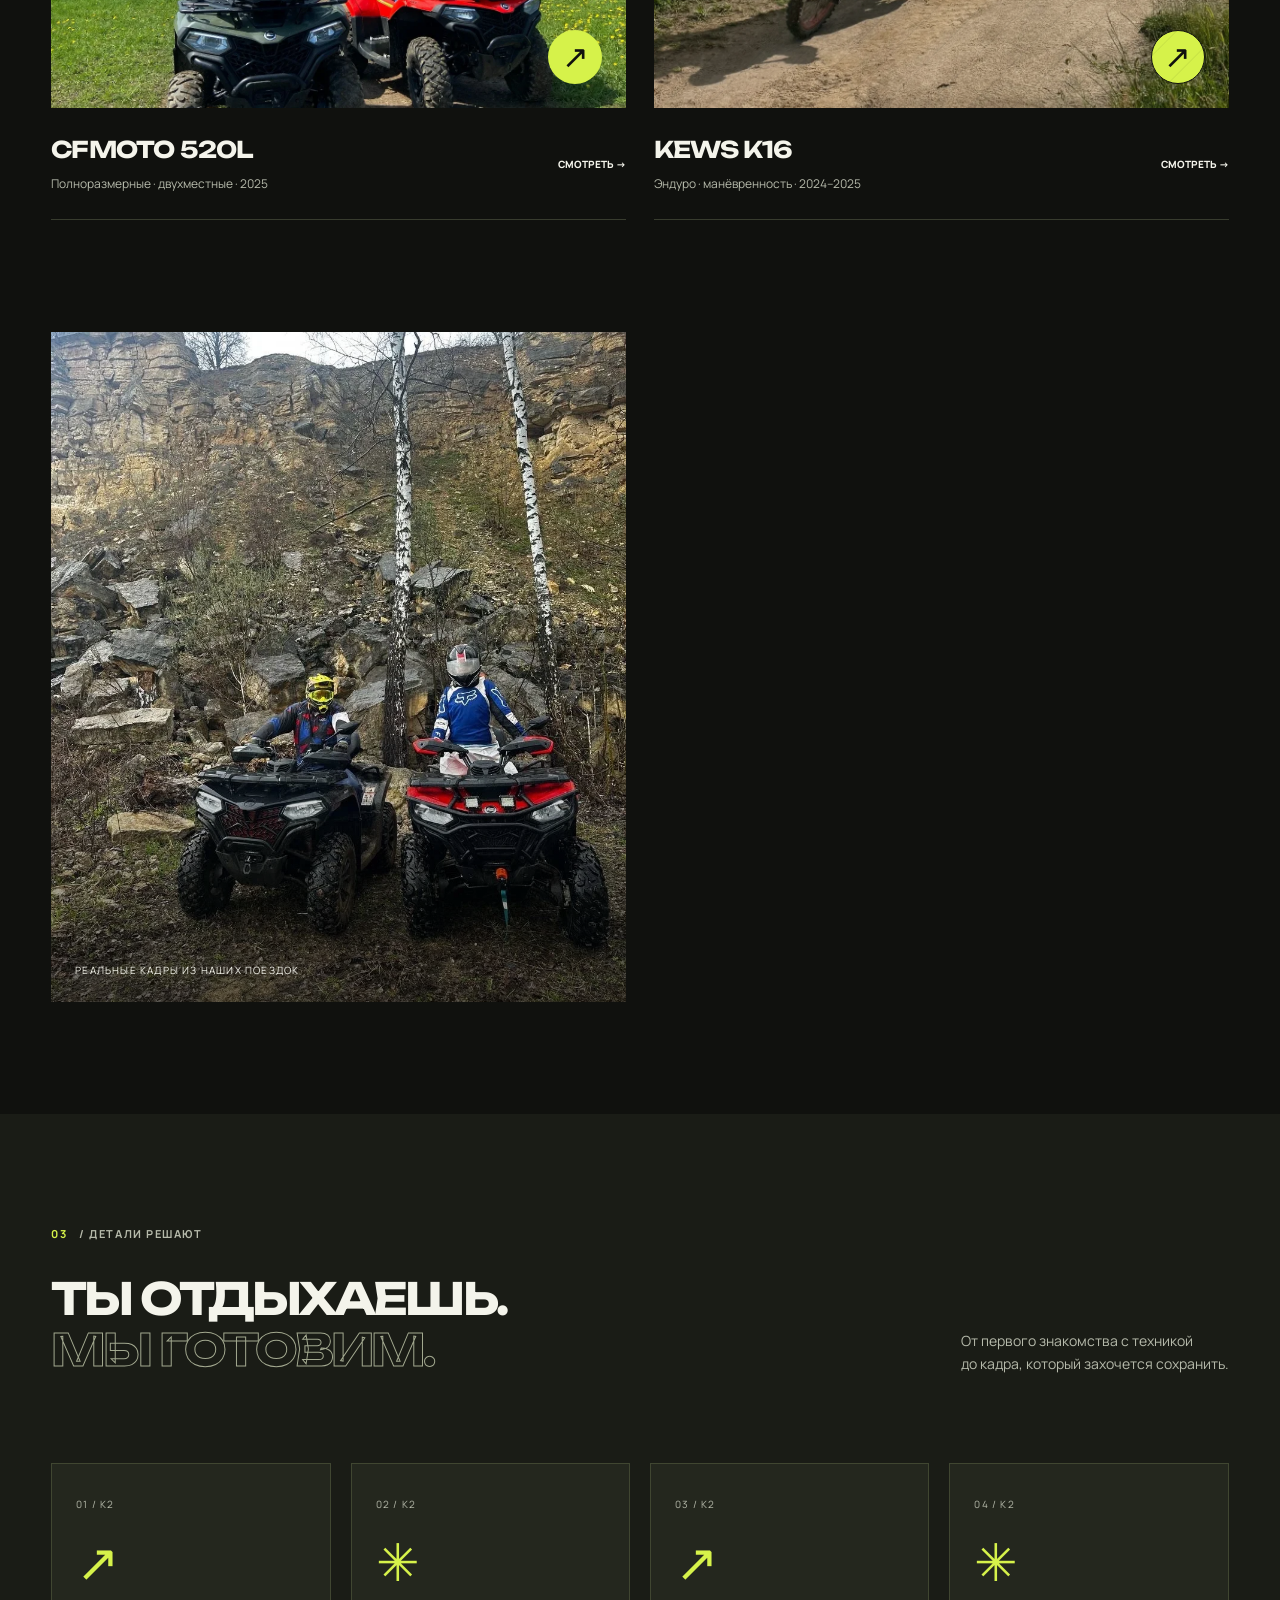
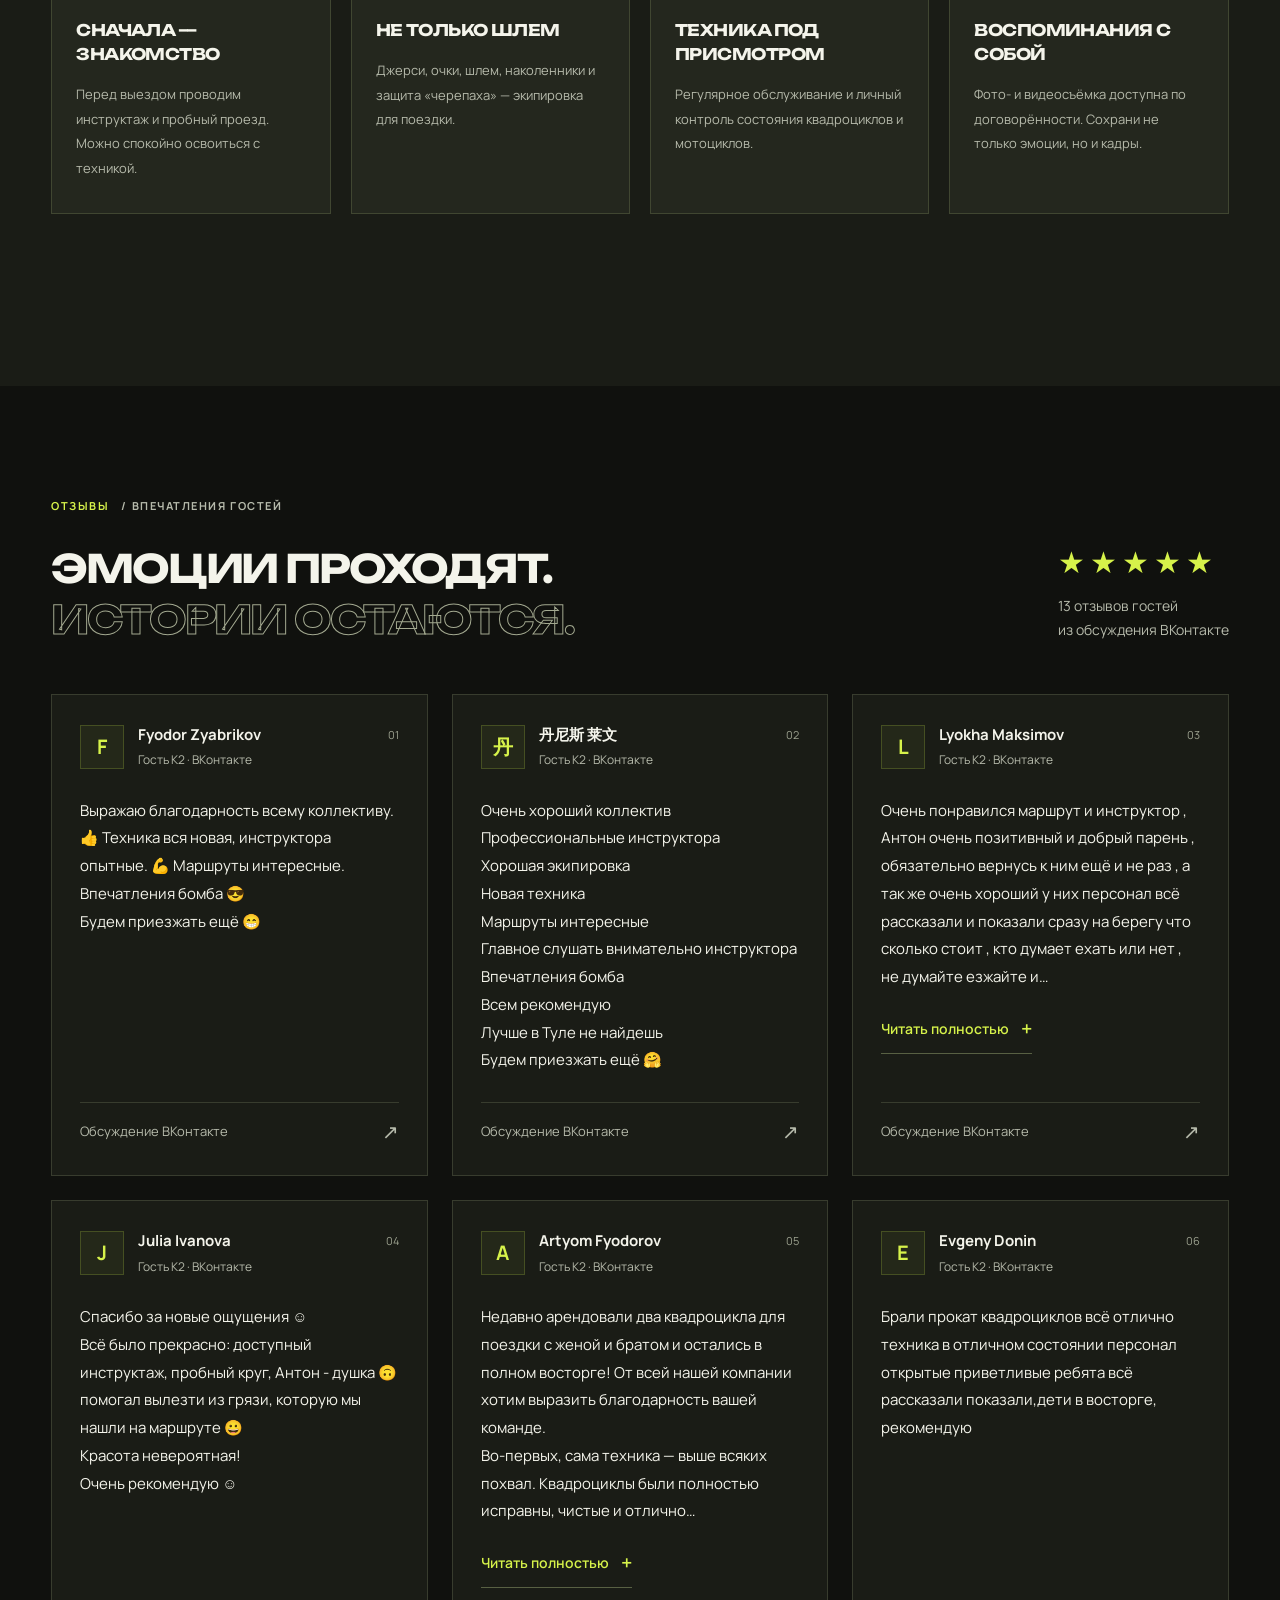
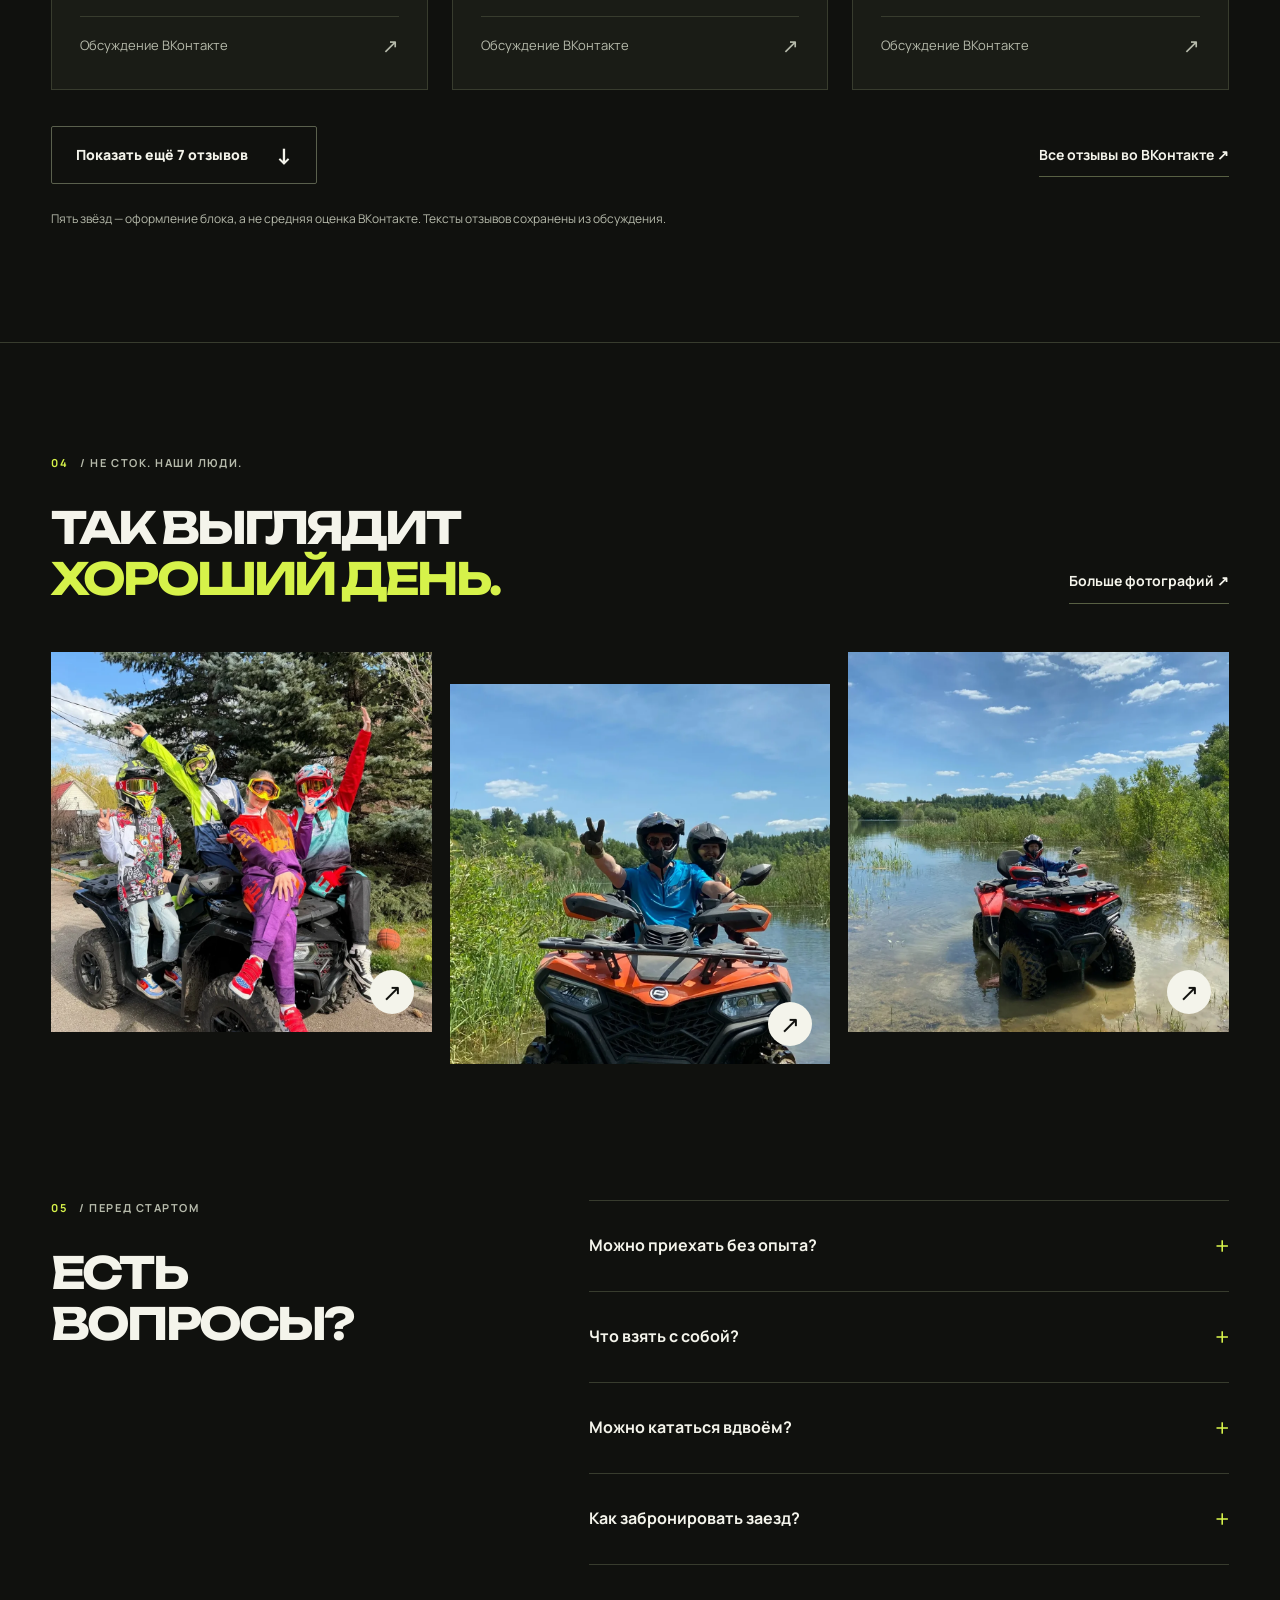
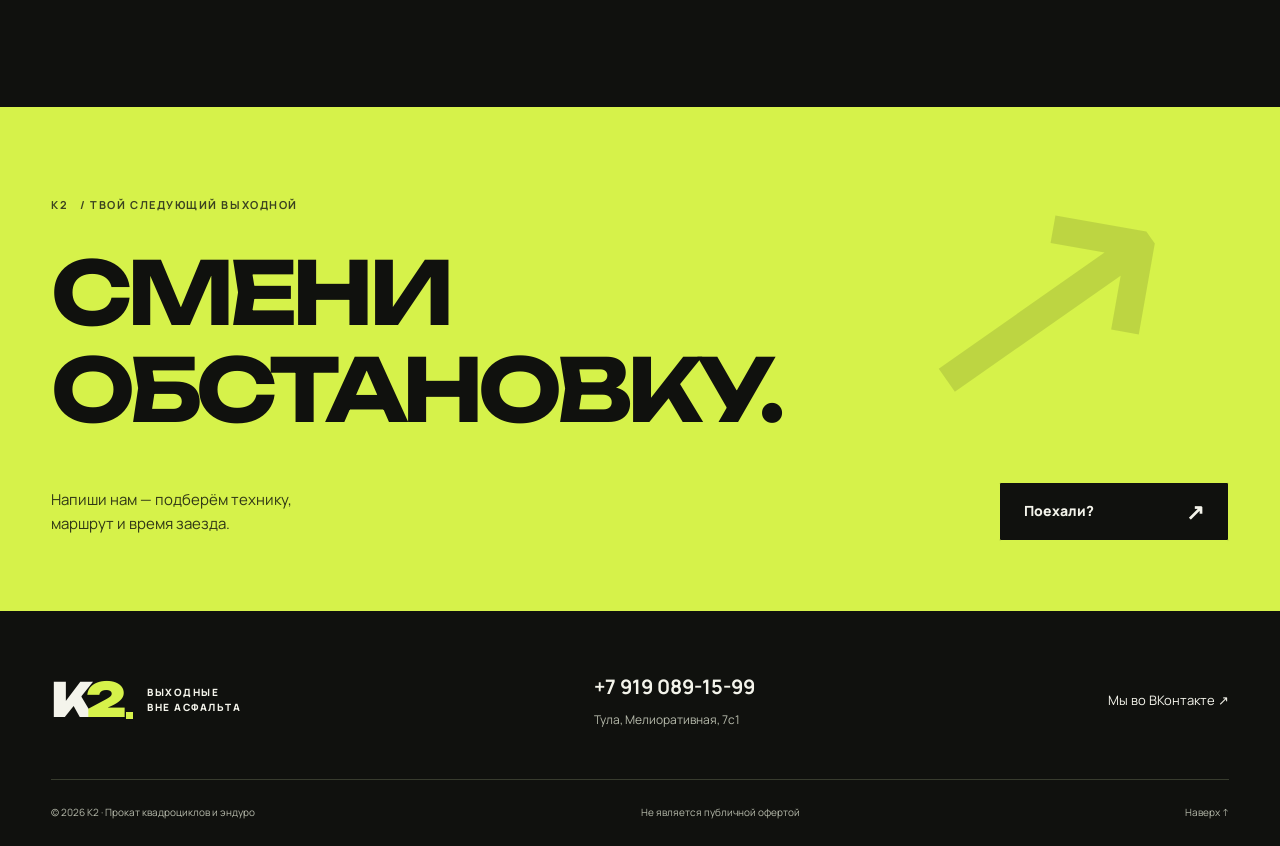
==== commit 3293e1a6: "fix: set owner-supplied fullscreen banner; preserve typing, buttons and reviews" ====
--- a/index.html
+++ b/index.html
@@ -1,8 +1,8 @@
 <!doctype html>
-<html lang="ru"><head><meta charset="utf-8"><meta name="viewport" content="width=device-width, initial-scale=1"><meta name="theme-color" content="#10110e"><title>K2 — прокат квадроциклов и эндуро в Туле</title><meta name="description" content="Квадроциклы CFMOTO 520L и эндуро KEWS K16 в Туле. Лес, карьер, экипировка и инструктаж. Выбери свой формат отдыха с K2."><meta property="og:title" content="K2 — прокат квадроциклов и эндуро в Туле"><meta property="og:description" content="Квадроциклы CFMOTO 520L и эндуро KEWS K16 в Туле. Лес, карьер, экипировка и инструктаж. Выбери свой формат отдыха с K2."><meta property="og:type" content="website"><link rel="icon" href="assets/favicon.svg" type="image/svg+xml"><link rel="stylesheet" href="assets/fonts/fonts.css"><link rel="stylesheet" href="assets/site.css"><script src="assets/site.js" defer></script><link rel="stylesheet" href="assets/home-hero.css?v=4"><script src="assets/home-hero.js?v=4" defer></script><link rel="preload" href="assets/img/k2-cover-0.svg" as="image"><link rel="preload" href="assets/img/k2-cover-1.svg" as="image"><link rel="preload" href="assets/img/k2-cover-2.svg" as="image"><link rel="preload" href="assets/img/k2-cover-3.svg" as="image"><link rel="preload" href="assets/img/k2-cover-4.svg" as="image"><link rel="preload" href="assets/img/k2-cover-5.svg" as="image"><link rel="stylesheet" href="assets/guest-reviews.css?v=1"><script src="assets/guest-reviews.js?v=1" defer></script></head>
+<html lang="ru"><head><meta charset="utf-8"><meta name="viewport" content="width=device-width, initial-scale=1"><meta name="theme-color" content="#10110e"><title>K2 — прокат квадроциклов и эндуро в Туле</title><meta name="description" content="Квадроциклы CFMOTO 520L и эндуро KEWS K16 в Туле. Лес, карьер, экипировка и инструктаж. Выбери свой формат отдыха с K2."><meta property="og:title" content="K2 — прокат квадроциклов и эндуро в Туле"><meta property="og:description" content="Квадроциклы CFMOTO 520L и эндуро KEWS K16 в Туле. Лес, карьер, экипировка и инструктаж. Выбери свой формат отдыха с K2."><meta property="og:type" content="website"><link rel="icon" href="assets/favicon.svg" type="image/svg+xml"><link rel="stylesheet" href="assets/fonts/fonts.css"><link rel="stylesheet" href="assets/site.css"><script src="assets/site.js" defer></script><link rel="stylesheet" href="assets/home-hero.css?v=5"><script src="assets/home-hero.js?v=4" defer></script><link rel="stylesheet" href="assets/guest-reviews.css?v=1"><script src="assets/guest-reviews.js?v=1" defer></script><link rel="preload" href="assets/img/k2-user-banner-0.svg" as="image"><link rel="preload" href="assets/img/k2-user-banner-1.svg" as="image"><link rel="preload" href="assets/img/k2-user-banner-2.svg" as="image"><link rel="preload" href="assets/img/k2-user-banner-3.svg" as="image"><link rel="preload" href="assets/img/k2-user-banner-4.svg" as="image"><link rel="preload" href="assets/img/k2-user-banner-5.svg" as="image"><link rel="preload" href="assets/img/k2-user-banner-6.svg" as="image"><link rel="preload" href="assets/img/k2-user-banner-7.svg" as="image"><link rel="preload" href="assets/img/k2-user-banner-8.svg" as="image"><link rel="preload" href="assets/img/k2-user-banner-9.svg" as="image"><link rel="preload" href="assets/img/k2-user-banner-10.svg" as="image"><link rel="preload" href="assets/img/k2-user-banner-11.svg" as="image"></head>
 <body class="home-restored"><a class="skip" href="#main">К содержанию</a><header class="header"><a class="brand" href="index.html" aria-label="K2 — главная"><span class="brand-mark">K<span>2</span><i></i></span><span class="brand-caption">ПРОКАТ<br>ТУЛА</span></a><nav class="nav" id="navigation" aria-label="Основная навигация"><a href="index.html" aria-current=page>Главная</a><a href="rental.html" >Техника и цены</a><a href="contacts.html" >О нас и контакты</a></nav><a class="header-phone" href="tel:+79190891599">+7 919 089-15-99</a><button class="menu-toggle" aria-expanded="false" aria-controls="navigation" aria-label="Открыть меню"><span></span><span></span></button></header>
 <main id="main">
-<section class="hero hero-fullscreen" id="top"><div class="fullscreen-art" role="img" aria-label="Баннер K2: квадроцикл с райдерами и мотоцикл на бездорожье"><div class="fullscreen-image"><img src="assets/img/k2-cover-0.svg" alt="" aria-hidden="true" width="480" height="288" fetchpriority="high"><img src="assets/img/k2-cover-1.svg" alt="" aria-hidden="true" width="480" height="288" fetchpriority="high"><img src="assets/img/k2-cover-2.svg" alt="" aria-hidden="true" width="480" height="288" fetchpriority="high"><img src="assets/img/k2-cover-3.svg" alt="" aria-hidden="true" width="480" height="288" fetchpriority="high"><img src="assets/img/k2-cover-4.svg" alt="" aria-hidden="true" width="480" height="288" fetchpriority="high"><img src="assets/img/k2-cover-5.svg" alt="" aria-hidden="true" width="480" height="288" fetchpriority="high"></div></div><div class="fullscreen-shade" aria-hidden="true"></div><div class="fullscreen-content"><p class="eyebrow"><span class="status-dot"></span> K2 / ТУЛА / КВАДРОЦИКЛЫ / ЭНДУРО</p><h1 class="fullscreen-title" aria-label="Прокат квадроциклов и эндуро в Туле"><span id="heroType" aria-hidden="true">Заряд энергии и эмоций</span></h1><p class="fullscreen-lead">Прокат квадроциклов CFMOTO 520L<br>и эндуро KEWS K16 в Туле.</p><div class="fullscreen-actions"><a class="button" href="https://vk.me/k2renttula" target="_blank" rel="noopener noreferrer">Записаться <span aria-hidden="true">↗</span></a><a class="button fullscreen-secondary" href="rental.html#prices">Услуги и цены <span aria-hidden="true">→</span></a></div></div><a class="fullscreen-scroll" href="#fleet" aria-label="Перейти к технике">ЛИСТАЙ ВНИЗ ↓</a></section>
+<section class="hero hero-fullscreen" id="top"><div class="fullscreen-art" role="img" aria-label="Баннер K2: квадроцикл с райдерами и мотоцикл на бездорожье"><div class="fullscreen-image"><img src="assets/img/k2-user-banner-0.svg" alt="" aria-hidden="true" width="418" height="313" fetchpriority="high"><img src="assets/img/k2-user-banner-1.svg" alt="" aria-hidden="true" width="418" height="313" fetchpriority="high"><img src="assets/img/k2-user-banner-2.svg" alt="" aria-hidden="true" width="418" height="313" fetchpriority="high"><img src="assets/img/k2-user-banner-3.svg" alt="" aria-hidden="true" width="418" height="313" fetchpriority="high"><img src="assets/img/k2-user-banner-4.svg" alt="" aria-hidden="true" width="418" height="313" fetchpriority="high"><img src="assets/img/k2-user-banner-5.svg" alt="" aria-hidden="true" width="418" height="313" fetchpriority="high"><img src="assets/img/k2-user-banner-6.svg" alt="" aria-hidden="true" width="418" height="313" fetchpriority="high"><img src="assets/img/k2-user-banner-7.svg" alt="" aria-hidden="true" width="418" height="313" fetchpriority="high"><img src="assets/img/k2-user-banner-8.svg" alt="" aria-hidden="true" width="418" height="314" fetchpriority="high"><img src="assets/img/k2-user-banner-9.svg" alt="" aria-hidden="true" width="418" height="314" fetchpriority="high"><img src="assets/img/k2-user-banner-10.svg" alt="" aria-hidden="true" width="418" height="314" fetchpriority="high"><img src="assets/img/k2-user-banner-11.svg" alt="" aria-hidden="true" width="418" height="314" fetchpriority="high"></div></div><div class="fullscreen-shade" aria-hidden="true"></div><div class="fullscreen-content"><p class="eyebrow"><span class="status-dot"></span> K2 / ТУЛА / КВАДРОЦИКЛЫ / ЭНДУРО</p><h1 class="fullscreen-title" aria-label="Прокат квадроциклов и эндуро в Туле"><span id="heroType" aria-hidden="true">Заряд энергии и эмоций</span></h1><p class="fullscreen-lead">Прокат квадроциклов CFMOTO 520L<br>и эндуро KEWS K16 в Туле.</p><div class="fullscreen-actions"><a class="button" href="https://vk.me/k2renttula" target="_blank" rel="noopener noreferrer">Записаться <span aria-hidden="true">↗</span></a><a class="button fullscreen-secondary" href="rental.html#prices">Услуги и цены <span aria-hidden="true">→</span></a></div></div><a class="fullscreen-scroll" href="#fleet" aria-label="Перейти к технике">ЛИСТАЙ ВНИЗ ↓</a></section>
 <div class="ticker" aria-hidden="true"><div><span>МЕНЬШЕ РУТИНЫ</span><b>✳</b><span>БОЛЬШЕ ПРИКЛЮЧЕНИЙ</span><b>✳</b><span>МЕНЬШЕ РУТИНЫ</span><b>✳</b><span>БОЛЬШЕ ПРИКЛЮЧЕНИЙ</span><b>✳</b><span>МЕНЬШЕ РУТИНЫ</span><b>✳</b><span>БОЛЬШЕ ПРИКЛЮЧЕНИЙ</span><b>✳</b><span>МЕНЬШЕ РУТИНЫ</span><b>✳</b><span>БОЛЬШЕ ПРИКЛЮЧЕНИЙ</span><b>✳</b></div></div>
 <section class="section fleet" id="fleet"><div class="section-heading reveal"><div><p class="eyebrow"><span>01</span> / ВЫБИРАЙ СВОЙ ХАРАКТЕР</p><h2>ДВА СПОСОБА<br>ПОЧУВСТВОВАТЬ <span class="outline">СВОБОДУ.</span></h2></div><p>На четырёх колёсах или на двух.<br>Вдвоём, с друзьями или в своём ритме.</p></div><div class="fleet-grid"><a class="fleet-card reveal" href="rental.html#atv"><div class="fleet-photo"><img class="" src="assets/img/ride-5.webp" alt="Два квадроцикла K2 на маршруте в поле" loading=eager decoding="sync"><span class="tag">01 / КВАДРОЦИКЛЫ</span><span class="round-arrow">↗</span></div><div class="fleet-caption"><div><h3>CFMOTO 520L</h3><p>Полноразмерные · двухместные · 2025</p></div><span>СМОТРЕТЬ →</span></div></a><a class="fleet-card enduro-card reveal" href="rental.html#enduro"><div class="fleet-photo enduro-photo"><img src="assets/img/enduro.webp" alt="Гость K2 на эндуро на грунтовой дороге" loading="eager" decoding="sync"><span class="tag">02 / МОТОЦИКЛЫ</span><span class="round-arrow">↗</span></div><div class="fleet-caption"><div><h3>KEWS K16</h3><p>Эндуро · манёвренность · 2024–2025</p></div><span>СМОТРЕТЬ →</span></div></a></div></section>
 <section class="section route-section"><div class="route-photo"><img class="" src="assets/img/ride-1.webp" alt="Гости K2 на квадроциклах у скалистого карьера" loading=eager decoding="sync"><span class="image-note">РЕАЛЬНЫЕ КАДРЫ ИЗ НАШИХ ПОЕЗДОК</span></div><div class="route-copy reveal"><p class="eyebrow"><span>02</span> / МАРШРУТ С ХАРАКТЕРОМ</p><h2>ЛЕС.<br>КАРЬЕР.<br><span class="accent">ТЫ.</span></h2><p>Едем по лесу и заброшенному карьеру, по накатанным дорогам и трассам «Гонки героев» и «Льва Николаевича».</p><p class="muted">Без цели застрять по уши в грязи. Здесь главное — удовольствие от управления и впечатления.</p><a class="text-link" href="rental.html#prices">Выбрать длительность →</a></div></section>
--- a/assets/home-hero.css
+++ b/assets/home-hero.css
@@ -4,9 +4,9 @@
 body.home-restored .header-phone{border-left-color:rgba(255,255,255,.2)}
 body.home-restored .hero.hero-fullscreen{display:block;position:relative;isolation:isolate;width:100%;height:100svh;min-height:640px;max-width:none;margin:0;overflow:hidden;background:#17120e;color:var(--ink)}
 .fullscreen-art{position:absolute;inset:0;overflow:hidden;z-index:-3}
-.fullscreen-image{position:absolute;right:0;top:50%;width:max(100%,250svh);height:max(100svh,40vw);transform:translateY(-50%);display:grid;grid-template-columns:repeat(3,minmax(0,1fr));grid-template-rows:repeat(2,minmax(0,1fr));gap:0}
-.fullscreen-image img{display:block;width:100%;height:100%;max-width:none;object-fit:fill}
-.fullscreen-shade{position:absolute;inset:0;z-index:-1;background:linear-gradient(90deg,rgba(7,8,6,.44),rgba(7,8,6,.06) 75%),linear-gradient(180deg,rgba(7,8,6,.4) 0%,rgba(7,8,6,0) 32%,rgba(7,8,6,.32) 57%,rgba(7,8,6,.94) 100%)}
+.fullscreen-image{position:absolute;left:50%;top:50%;width:max(100%,177.87234043svh);height:max(100svh,56.22009569vw);transform:translate(-50%,-50%);display:grid;grid-template-columns:repeat(4,minmax(0,1fr));grid-template-rows:313fr 313fr 314fr;gap:0}
+.fullscreen-image img{display:block;width:calc(100% + 1px);height:calc(100% + 1px);max-width:none;object-fit:fill}
+.fullscreen-shade{position:absolute;inset:0;z-index:-1;background:linear-gradient(90deg,rgba(7,8,6,.44),rgba(7,8,6,.06) 75%),linear-gradient(180deg,rgba(7,8,6,.4) 0%,rgba(7,8,6,0) 28%,rgba(7,8,6,.55) 48%,rgba(7,8,6,.92) 67%,rgba(7,8,6,.98) 100%)}
 .fullscreen-content{position:absolute;left:clamp(24px,4vw,76px);right:24px;bottom:clamp(72px,9vh,108px);max-width:780px}
 .hero-fullscreen .eyebrow{font-size:11px;letter-spacing:.12em;line-height:1.7;margin-bottom:18px}
 .hero.hero-fullscreen h1.fullscreen-title{font-family:var(--display);font-size:clamp(26px,3.1vw,46px);font-weight:700;line-height:1.35;letter-spacing:-.04em;min-height:2.7em;margin:0;max-width:780px;text-shadow:0 3px 18px #0008;display:flex;align-items:flex-end}
@@ -18,6 +18,6 @@
 .fullscreen-scroll{position:absolute;right:4vw;bottom:28px;font-size:10px;letter-spacing:.12em;padding:12px 0;color:#ddd}
 @media(min-width:1920px){.fullscreen-content{left:max(4vw,calc((100vw - 1545px)/2))}}
 @media(max-width:1150px){.fullscreen-content{max-width:700px}.hero.hero-fullscreen h1.fullscreen-title{font-size:clamp(27px,3.8vw,42px)}}
-@media(max-width:760px){body.home-restored .header{height:80px}body.home-restored .nav{background:rgba(16,17,14,.99)}body.home-restored .hero.hero-fullscreen{height:100svh;min-height:660px}.fullscreen-image{right:calc((100vw - max(100vw,250svh)) * .42)}.fullscreen-content{left:22px;right:22px;bottom:72px;max-width:none}.hero-fullscreen .eyebrow{font-size:9px;letter-spacing:.07em;gap:9px;margin-bottom:14px}.hero.hero-fullscreen h1.fullscreen-title{font-size:clamp(23px,6vw,33px);line-height:1.4;min-height:2.8em;display:flex;align-items:flex-end;letter-spacing:-.05em}.fullscreen-lead{font-size:15px;line-height:1.7;margin-top:17px}.fullscreen-actions{gap:12px;margin-top:24px}.fullscreen-actions .button{font-size:12px;padding:15px 19px;min-height:52px;gap:20px}.fullscreen-scroll{right:22px;bottom:18px;font-size:9px}.fullscreen-shade{background:linear-gradient(180deg,rgba(7,8,6,.45),transparent 32%,rgba(7,8,6,.55) 60%,rgba(7,8,6,.97) 100%)}}
+@media(max-width:760px){body.home-restored .header{height:80px}body.home-restored .nav{background:rgba(16,17,14,.99)}body.home-restored .hero.hero-fullscreen{height:100svh;min-height:660px}.fullscreen-image{left:70%;transform:translate(-70%,-50%)}.fullscreen-content{left:22px;right:22px;bottom:72px;max-width:none}.hero-fullscreen .eyebrow{font-size:9px;letter-spacing:.07em;gap:9px;margin-bottom:14px}.hero.hero-fullscreen h1.fullscreen-title{font-size:clamp(23px,6vw,33px);line-height:1.4;min-height:2.8em;display:flex;align-items:flex-end;letter-spacing:-.05em}.fullscreen-lead{font-size:15px;line-height:1.7;margin-top:17px}.fullscreen-actions{gap:12px;margin-top:24px}.fullscreen-actions .button{font-size:12px;padding:15px 19px;min-height:52px;gap:20px}.fullscreen-scroll{right:22px;bottom:18px;font-size:9px}.fullscreen-shade{background:linear-gradient(180deg,rgba(7,8,6,.45),transparent 32%,rgba(7,8,6,.55) 60%,rgba(7,8,6,.97) 100%)}}
 @media(max-width:360px){.hero-fullscreen .eyebrow{font-size:8px;letter-spacing:.04em}.hero.hero-fullscreen h1.fullscreen-title{font-size:22px}.fullscreen-actions{gap:10px}.fullscreen-actions .button{font-size:11px;padding:14px 16px;gap:15px}.fullscreen-lead{font-size:14px}.fullscreen-content{bottom:62px}}
 @media(prefers-reduced-motion:reduce){body.home-restored .header{transition:none}}
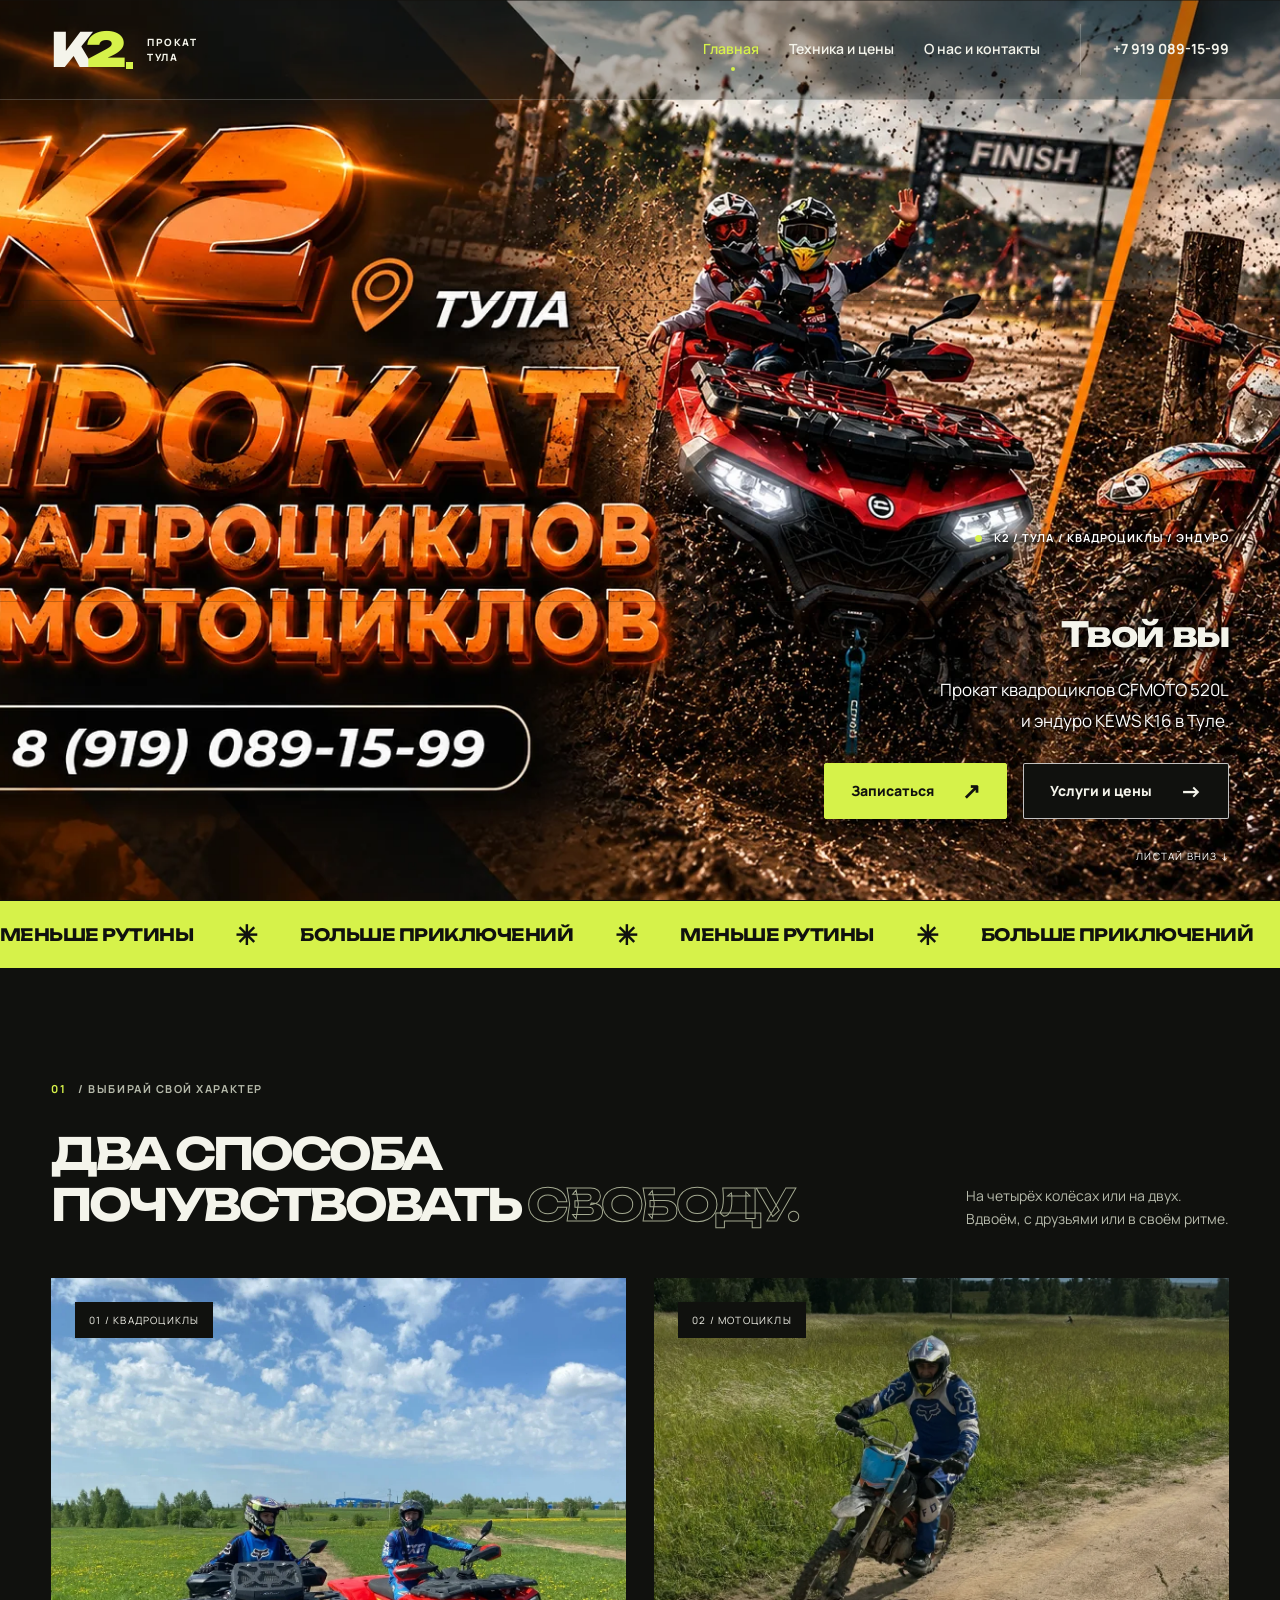
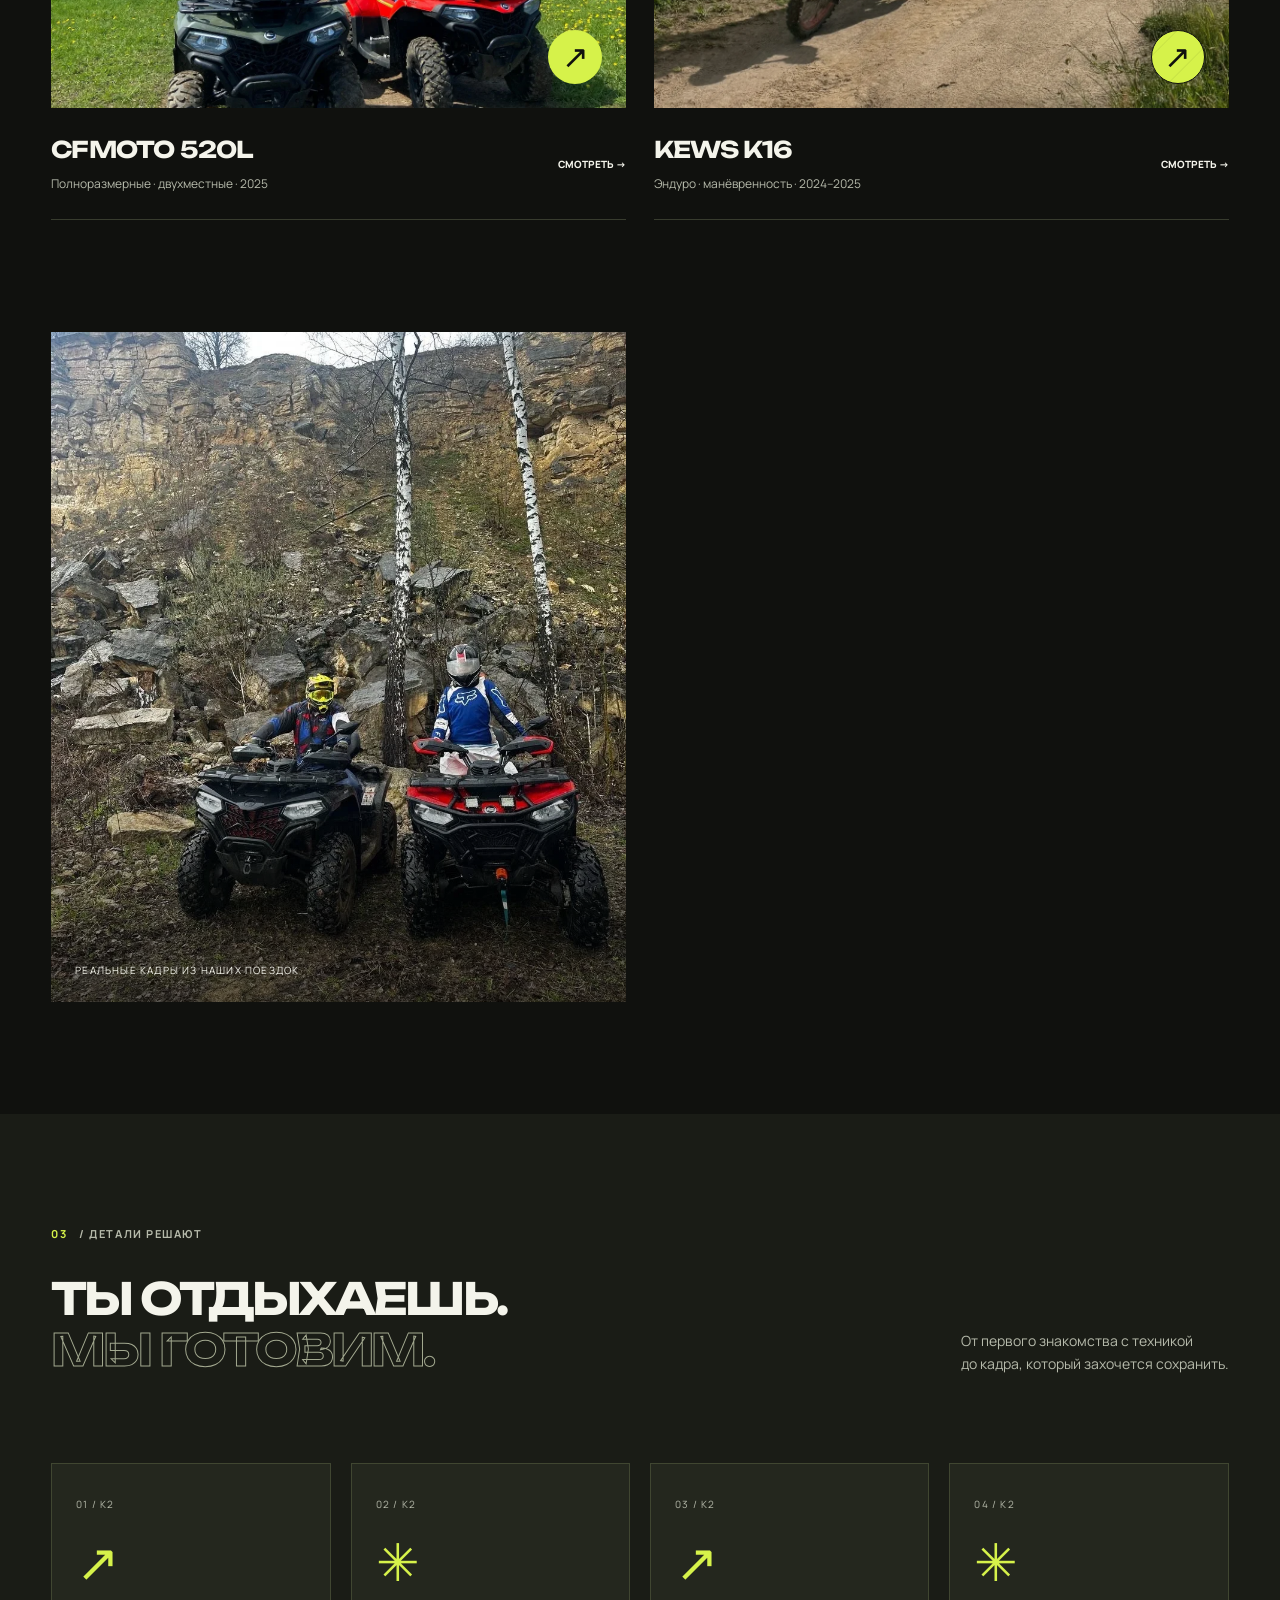
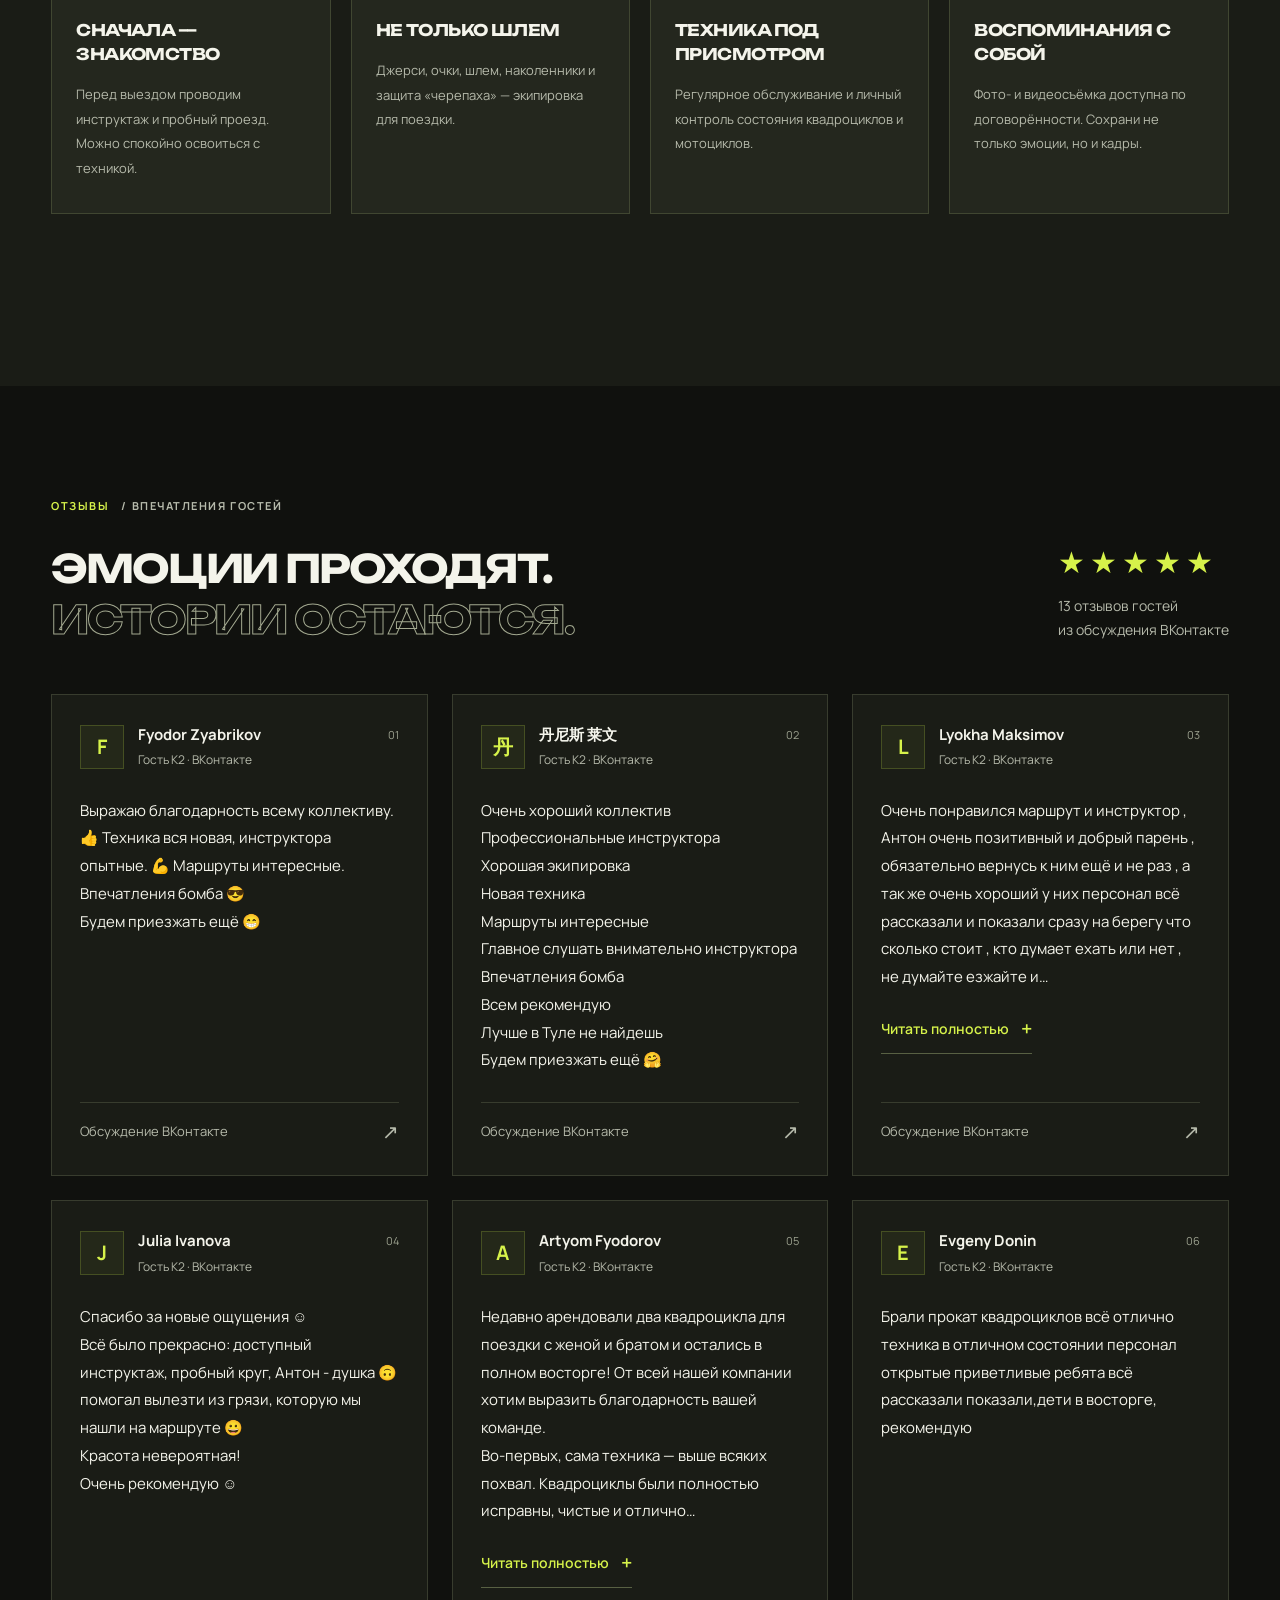
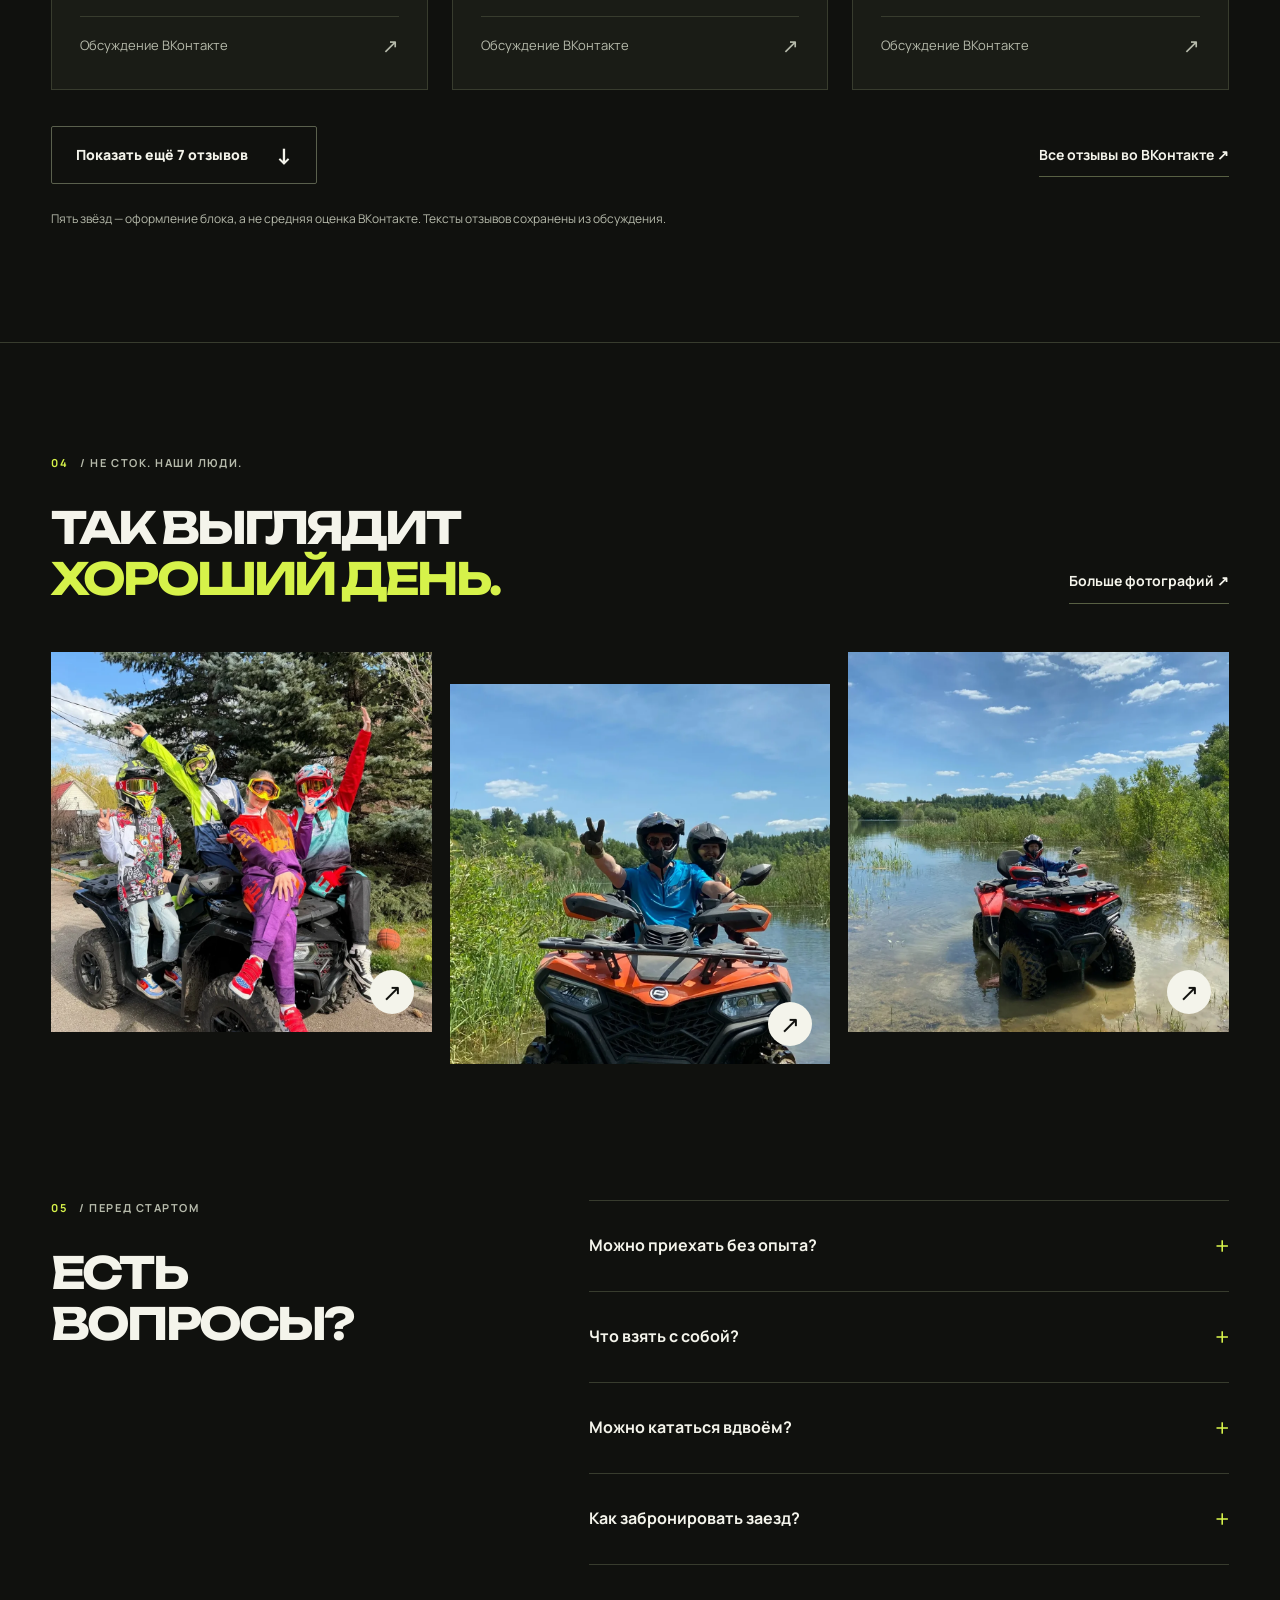
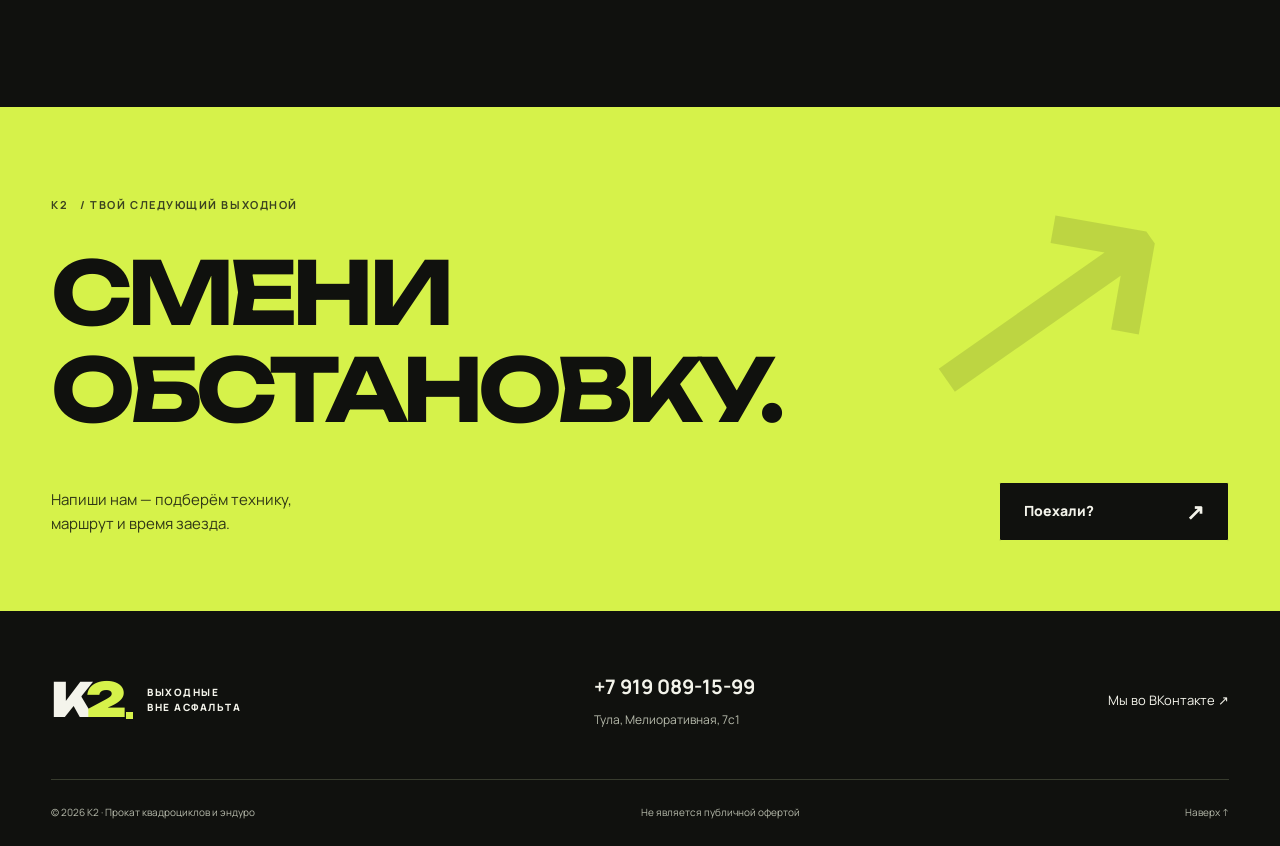
==== commit 148d8864: "fix: remove banner darkening and align typewriter text and actions to the right" ====
--- a/index.html
+++ b/index.html
@@ -1,5 +1,5 @@
 <!doctype html>
-<html lang="ru"><head><meta charset="utf-8"><meta name="viewport" content="width=device-width, initial-scale=1"><meta name="theme-color" content="#10110e"><title>K2 — прокат квадроциклов и эндуро в Туле</title><meta name="description" content="Квадроциклы CFMOTO 520L и эндуро KEWS K16 в Туле. Лес, карьер, экипировка и инструктаж. Выбери свой формат отдыха с K2."><meta property="og:title" content="K2 — прокат квадроциклов и эндуро в Туле"><meta property="og:description" content="Квадроциклы CFMOTO 520L и эндуро KEWS K16 в Туле. Лес, карьер, экипировка и инструктаж. Выбери свой формат отдыха с K2."><meta property="og:type" content="website"><link rel="icon" href="assets/favicon.svg" type="image/svg+xml"><link rel="stylesheet" href="assets/fonts/fonts.css"><link rel="stylesheet" href="assets/site.css"><script src="assets/site.js" defer></script><link rel="stylesheet" href="assets/home-hero.css?v=5"><script src="assets/home-hero.js?v=4" defer></script><link rel="stylesheet" href="assets/guest-reviews.css?v=1"><script src="assets/guest-reviews.js?v=1" defer></script><link rel="preload" href="assets/img/k2-user-banner-0.svg" as="image"><link rel="preload" href="assets/img/k2-user-banner-1.svg" as="image"><link rel="preload" href="assets/img/k2-user-banner-2.svg" as="image"><link rel="preload" href="assets/img/k2-user-banner-3.svg" as="image"><link rel="preload" href="assets/img/k2-user-banner-4.svg" as="image"><link rel="preload" href="assets/img/k2-user-banner-5.svg" as="image"><link rel="preload" href="assets/img/k2-user-banner-6.svg" as="image"><link rel="preload" href="assets/img/k2-user-banner-7.svg" as="image"><link rel="preload" href="assets/img/k2-user-banner-8.svg" as="image"><link rel="preload" href="assets/img/k2-user-banner-9.svg" as="image"><link rel="preload" href="assets/img/k2-user-banner-10.svg" as="image"><link rel="preload" href="assets/img/k2-user-banner-11.svg" as="image"></head>
+<html lang="ru"><head><meta charset="utf-8"><meta name="viewport" content="width=device-width, initial-scale=1"><meta name="theme-color" content="#10110e"><title>K2 — прокат квадроциклов и эндуро в Туле</title><meta name="description" content="Квадроциклы CFMOTO 520L и эндуро KEWS K16 в Туле. Лес, карьер, экипировка и инструктаж. Выбери свой формат отдыха с K2."><meta property="og:title" content="K2 — прокат квадроциклов и эндуро в Туле"><meta property="og:description" content="Квадроциклы CFMOTO 520L и эндуро KEWS K16 в Туле. Лес, карьер, экипировка и инструктаж. Выбери свой формат отдыха с K2."><meta property="og:type" content="website"><link rel="icon" href="assets/favicon.svg" type="image/svg+xml"><link rel="stylesheet" href="assets/fonts/fonts.css"><link rel="stylesheet" href="assets/site.css"><script src="assets/site.js" defer></script><link rel="stylesheet" href="assets/home-hero.css?v=6"><script src="assets/home-hero.js?v=4" defer></script><link rel="stylesheet" href="assets/guest-reviews.css?v=1"><script src="assets/guest-reviews.js?v=1" defer></script><link rel="preload" href="assets/img/k2-user-banner-0.svg" as="image"><link rel="preload" href="assets/img/k2-user-banner-1.svg" as="image"><link rel="preload" href="assets/img/k2-user-banner-2.svg" as="image"><link rel="preload" href="assets/img/k2-user-banner-3.svg" as="image"><link rel="preload" href="assets/img/k2-user-banner-4.svg" as="image"><link rel="preload" href="assets/img/k2-user-banner-5.svg" as="image"><link rel="preload" href="assets/img/k2-user-banner-6.svg" as="image"><link rel="preload" href="assets/img/k2-user-banner-7.svg" as="image"><link rel="preload" href="assets/img/k2-user-banner-8.svg" as="image"><link rel="preload" href="assets/img/k2-user-banner-9.svg" as="image"><link rel="preload" href="assets/img/k2-user-banner-10.svg" as="image"><link rel="preload" href="assets/img/k2-user-banner-11.svg" as="image"></head>
 <body class="home-restored"><a class="skip" href="#main">К содержанию</a><header class="header"><a class="brand" href="index.html" aria-label="K2 — главная"><span class="brand-mark">K<span>2</span><i></i></span><span class="brand-caption">ПРОКАТ<br>ТУЛА</span></a><nav class="nav" id="navigation" aria-label="Основная навигация"><a href="index.html" aria-current=page>Главная</a><a href="rental.html" >Техника и цены</a><a href="contacts.html" >О нас и контакты</a></nav><a class="header-phone" href="tel:+79190891599">+7 919 089-15-99</a><button class="menu-toggle" aria-expanded="false" aria-controls="navigation" aria-label="Открыть меню"><span></span><span></span></button></header>
 <main id="main">
 <section class="hero hero-fullscreen" id="top"><div class="fullscreen-art" role="img" aria-label="Баннер K2: квадроцикл с райдерами и мотоцикл на бездорожье"><div class="fullscreen-image"><img src="assets/img/k2-user-banner-0.svg" alt="" aria-hidden="true" width="418" height="313" fetchpriority="high"><img src="assets/img/k2-user-banner-1.svg" alt="" aria-hidden="true" width="418" height="313" fetchpriority="high"><img src="assets/img/k2-user-banner-2.svg" alt="" aria-hidden="true" width="418" height="313" fetchpriority="high"><img src="assets/img/k2-user-banner-3.svg" alt="" aria-hidden="true" width="418" height="313" fetchpriority="high"><img src="assets/img/k2-user-banner-4.svg" alt="" aria-hidden="true" width="418" height="313" fetchpriority="high"><img src="assets/img/k2-user-banner-5.svg" alt="" aria-hidden="true" width="418" height="313" fetchpriority="high"><img src="assets/img/k2-user-banner-6.svg" alt="" aria-hidden="true" width="418" height="313" fetchpriority="high"><img src="assets/img/k2-user-banner-7.svg" alt="" aria-hidden="true" width="418" height="313" fetchpriority="high"><img src="assets/img/k2-user-banner-8.svg" alt="" aria-hidden="true" width="418" height="314" fetchpriority="high"><img src="assets/img/k2-user-banner-9.svg" alt="" aria-hidden="true" width="418" height="314" fetchpriority="high"><img src="assets/img/k2-user-banner-10.svg" alt="" aria-hidden="true" width="418" height="314" fetchpriority="high"><img src="assets/img/k2-user-banner-11.svg" alt="" aria-hidden="true" width="418" height="314" fetchpriority="high"></div></div><div class="fullscreen-shade" aria-hidden="true"></div><div class="fullscreen-content"><p class="eyebrow"><span class="status-dot"></span> K2 / ТУЛА / КВАДРОЦИКЛЫ / ЭНДУРО</p><h1 class="fullscreen-title" aria-label="Прокат квадроциклов и эндуро в Туле"><span id="heroType" aria-hidden="true">Заряд энергии и эмоций</span></h1><p class="fullscreen-lead">Прокат квадроциклов CFMOTO 520L<br>и эндуро KEWS K16 в Туле.</p><div class="fullscreen-actions"><a class="button" href="https://vk.me/k2renttula" target="_blank" rel="noopener noreferrer">Записаться <span aria-hidden="true">↗</span></a><a class="button fullscreen-secondary" href="rental.html#prices">Услуги и цены <span aria-hidden="true">→</span></a></div></div><a class="fullscreen-scroll" href="#fleet" aria-label="Перейти к технике">ЛИСТАЙ ВНИЗ ↓</a></section>
--- a/assets/home-hero.css
+++ b/assets/home-hero.css
@@ -1,23 +1,23 @@
-/* Only the first screen changes. All following sections use the original K2 design. */
-body.home-restored .header{position:fixed;inset:0 0 auto;z-index:30;background:transparent;border-bottom-color:rgba(255,255,255,.15);transition:background .25s,border-color .25s}
+/* Only the first screen changes. The supplied photo has no dark overlay. */
+body.home-restored .header{position:fixed;inset:0 0 auto;z-index:30;background:rgba(16,17,14,.3);border-bottom-color:rgba(255,255,255,.2);transition:background .25s,border-color .25s}
 body.home-restored .header.is-scrolled{background:rgba(16,17,14,.97);border-bottom-color:var(--line)}
 body.home-restored .header-phone{border-left-color:rgba(255,255,255,.2)}
 body.home-restored .hero.hero-fullscreen{display:block;position:relative;isolation:isolate;width:100%;height:100svh;min-height:640px;max-width:none;margin:0;overflow:hidden;background:#17120e;color:var(--ink)}
 .fullscreen-art{position:absolute;inset:0;overflow:hidden;z-index:-3}
 .fullscreen-image{position:absolute;left:50%;top:50%;width:max(100%,177.87234043svh);height:max(100svh,56.22009569vw);transform:translate(-50%,-50%);display:grid;grid-template-columns:repeat(4,minmax(0,1fr));grid-template-rows:313fr 313fr 314fr;gap:0}
 .fullscreen-image img{display:block;width:calc(100% + 1px);height:calc(100% + 1px);max-width:none;object-fit:fill}
-.fullscreen-shade{position:absolute;inset:0;z-index:-1;background:linear-gradient(90deg,rgba(7,8,6,.44),rgba(7,8,6,.06) 75%),linear-gradient(180deg,rgba(7,8,6,.4) 0%,rgba(7,8,6,0) 28%,rgba(7,8,6,.55) 48%,rgba(7,8,6,.92) 67%,rgba(7,8,6,.98) 100%)}
-.fullscreen-content{position:absolute;left:clamp(24px,4vw,76px);right:24px;bottom:clamp(72px,9vh,108px);max-width:780px}
-.hero-fullscreen .eyebrow{font-size:11px;letter-spacing:.12em;line-height:1.7;margin-bottom:18px}
-.hero.hero-fullscreen h1.fullscreen-title{font-family:var(--display);font-size:clamp(26px,3.1vw,46px);font-weight:700;line-height:1.35;letter-spacing:-.04em;min-height:2.7em;margin:0;max-width:780px;text-shadow:0 3px 18px #0008;display:flex;align-items:flex-end}
-.fullscreen-lead{font-size:17px;line-height:1.8;color:#eee;margin-top:18px;text-shadow:0 2px 12px #0009}
-.fullscreen-actions{display:flex;gap:16px;align-items:center;flex-wrap:wrap;margin-top:26px}
+.fullscreen-shade{display:none;background:none}
+.fullscreen-content{position:absolute;left:auto;right:4vw;bottom:clamp(76px,9vh,108px);width:min(42vw,600px);max-width:600px;text-align:right}
+.hero-fullscreen .eyebrow{font-size:11px;letter-spacing:.1em;line-height:1.7;margin-bottom:16px;margin-left:auto;width:100%;max-width:none;justify-content:flex-end;color:#fff;text-shadow:0 1px 4px #000,0 2px 10px #000}
+.hero.hero-fullscreen h1.fullscreen-title{font-family:var(--display);font-size:clamp(28px,2.7vw,42px);font-weight:700;line-height:1.35;letter-spacing:-.04em;min-height:2.7em;margin:0;max-width:none;text-shadow:0 2px 5px #000,0 3px 16px #000;display:flex;align-items:flex-end;justify-content:flex-end}
+.fullscreen-lead{font-size:17px;line-height:1.8;color:#fff;margin-top:18px;margin-left:auto;text-shadow:0 1px 4px #000,0 2px 10px #000}
+.fullscreen-actions{display:flex;gap:16px;align-items:center;justify-content:flex-end;flex-wrap:wrap;margin-top:26px}
 .fullscreen-actions .button{min-height:56px;padding:16px 26px;font-size:14px;border-radius:2px;gap:28px}
-.fullscreen-actions .fullscreen-secondary{background:rgba(9,10,8,.35);color:var(--ink);border-color:rgba(255,255,255,.55)}
+.fullscreen-actions .fullscreen-secondary{background:#10110e;color:var(--ink);border-color:rgba(255,255,255,.75)}
 .fullscreen-actions .fullscreen-secondary:hover{background:var(--ink);color:var(--bg)}
-.fullscreen-scroll{position:absolute;right:4vw;bottom:28px;font-size:10px;letter-spacing:.12em;padding:12px 0;color:#ddd}
-@media(min-width:1920px){.fullscreen-content{left:max(4vw,calc((100vw - 1545px)/2))}}
-@media(max-width:1150px){.fullscreen-content{max-width:700px}.hero.hero-fullscreen h1.fullscreen-title{font-size:clamp(27px,3.8vw,42px)}}
-@media(max-width:760px){body.home-restored .header{height:80px}body.home-restored .nav{background:rgba(16,17,14,.99)}body.home-restored .hero.hero-fullscreen{height:100svh;min-height:660px}.fullscreen-image{left:70%;transform:translate(-70%,-50%)}.fullscreen-content{left:22px;right:22px;bottom:72px;max-width:none}.hero-fullscreen .eyebrow{font-size:9px;letter-spacing:.07em;gap:9px;margin-bottom:14px}.hero.hero-fullscreen h1.fullscreen-title{font-size:clamp(23px,6vw,33px);line-height:1.4;min-height:2.8em;display:flex;align-items:flex-end;letter-spacing:-.05em}.fullscreen-lead{font-size:15px;line-height:1.7;margin-top:17px}.fullscreen-actions{gap:12px;margin-top:24px}.fullscreen-actions .button{font-size:12px;padding:15px 19px;min-height:52px;gap:20px}.fullscreen-scroll{right:22px;bottom:18px;font-size:9px}.fullscreen-shade{background:linear-gradient(180deg,rgba(7,8,6,.45),transparent 32%,rgba(7,8,6,.55) 60%,rgba(7,8,6,.97) 100%)}}
+.fullscreen-scroll{position:absolute;right:4vw;bottom:24px;font-size:10px;letter-spacing:.12em;padding:12px 0;color:#fff;text-shadow:0 1px 5px #000}
+@media(min-width:1920px){.fullscreen-content{right:max(4vw,calc((100vw - 1545px)/2))}}
+@media(max-width:1150px){.fullscreen-content{width:48vw;max-width:600px}.hero.hero-fullscreen h1.fullscreen-title{font-size:clamp(27px,3.2vw,36px)}.fullscreen-actions{gap:12px}.fullscreen-actions .button{padding:16px 20px;font-size:13px;gap:20px}}
+@media(max-width:760px){body.home-restored .header{height:80px}body.home-restored .nav{background:rgba(16,17,14,.99)}body.home-restored .hero.hero-fullscreen{height:100svh;min-height:660px}.fullscreen-image{left:70%;transform:translate(-70%,-50%)}.fullscreen-content{left:auto;right:22px;bottom:72px;width:calc(100% - 44px);max-width:480px}.hero-fullscreen .eyebrow{font-size:9px;letter-spacing:.06em;gap:9px;margin-bottom:14px}.hero.hero-fullscreen h1.fullscreen-title{font-size:clamp(23px,6vw,33px);line-height:1.4;min-height:2.8em;letter-spacing:-.05em}.fullscreen-lead{font-size:15px;line-height:1.7;margin-top:17px}.fullscreen-actions{gap:12px;margin-top:24px}.fullscreen-actions .button{font-size:12px;padding:15px 19px;min-height:52px;gap:20px}.fullscreen-scroll{right:22px;bottom:18px;font-size:9px}}
 @media(max-width:360px){.hero-fullscreen .eyebrow{font-size:8px;letter-spacing:.04em}.hero.hero-fullscreen h1.fullscreen-title{font-size:22px}.fullscreen-actions{gap:10px}.fullscreen-actions .button{font-size:11px;padding:14px 16px;gap:15px}.fullscreen-lead{font-size:14px}.fullscreen-content{bottom:62px}}
 @media(prefers-reduced-motion:reduce){body.home-restored .header{transition:none}}
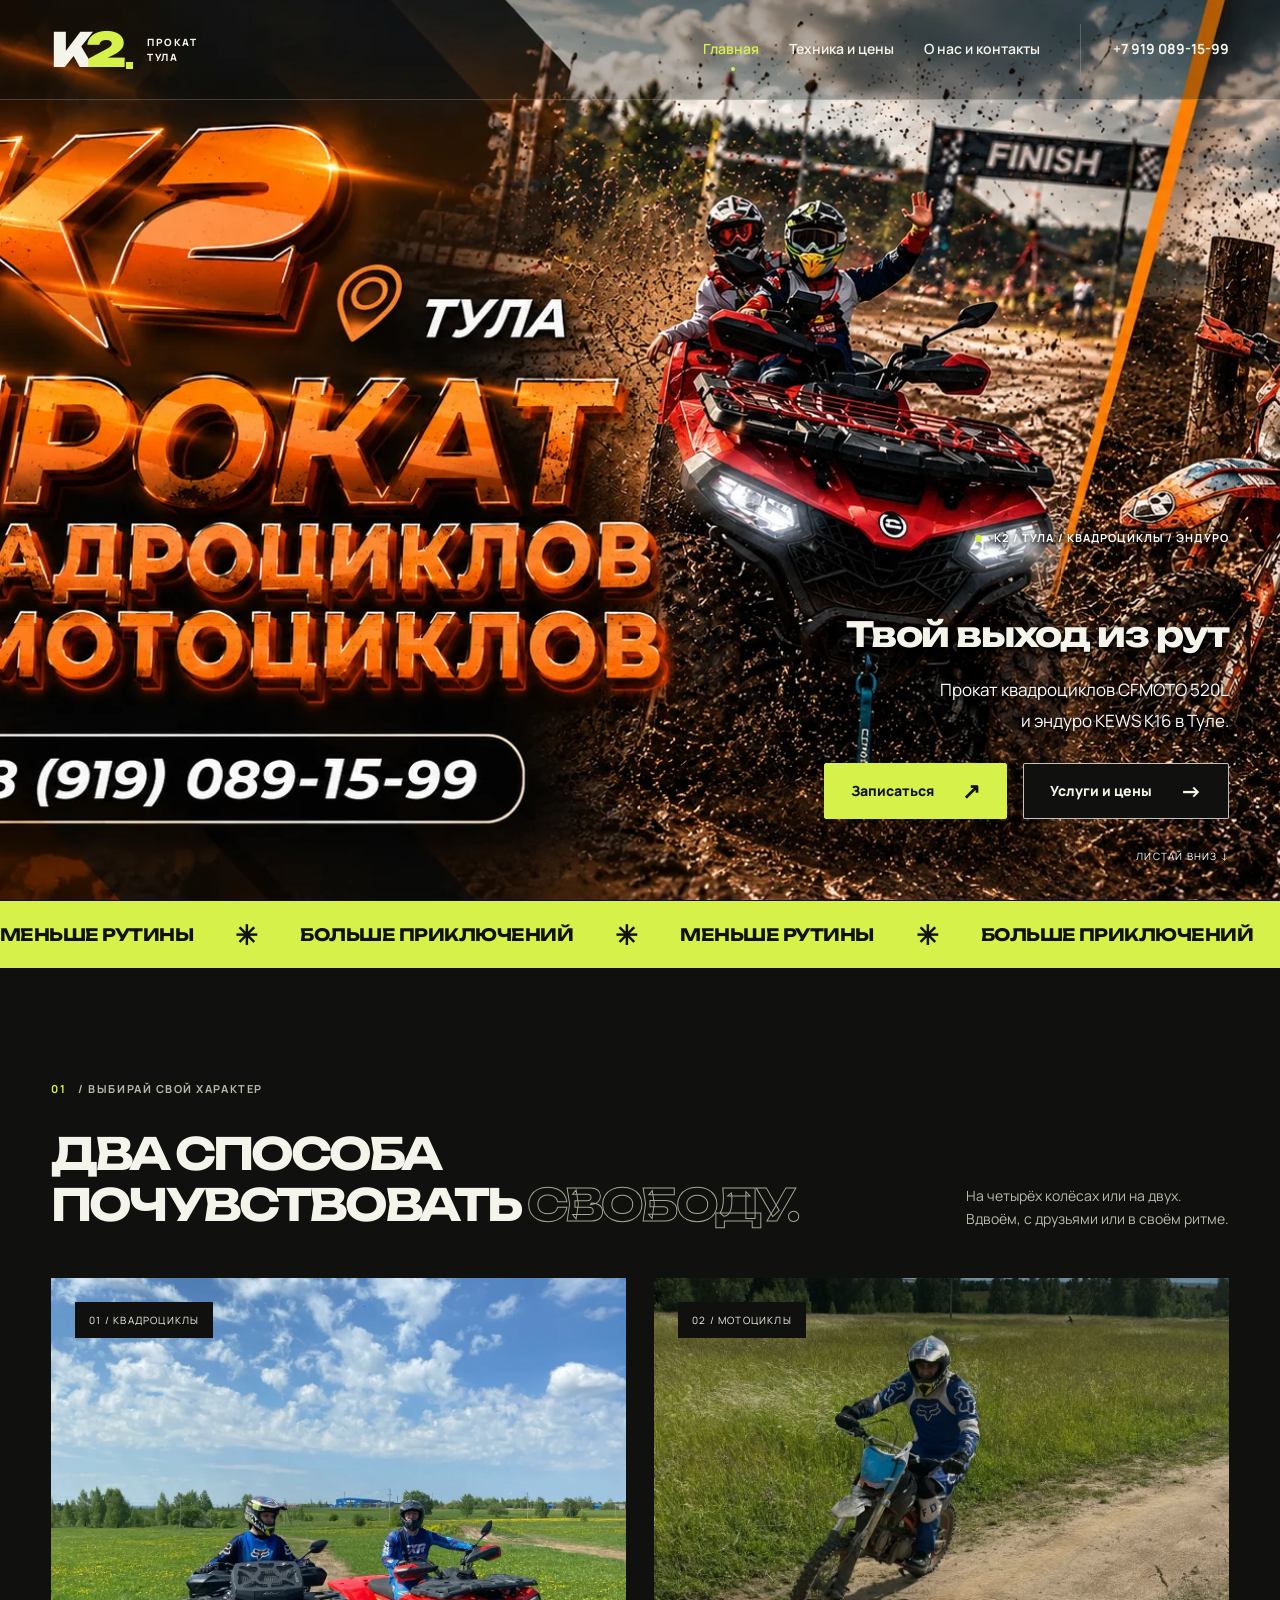
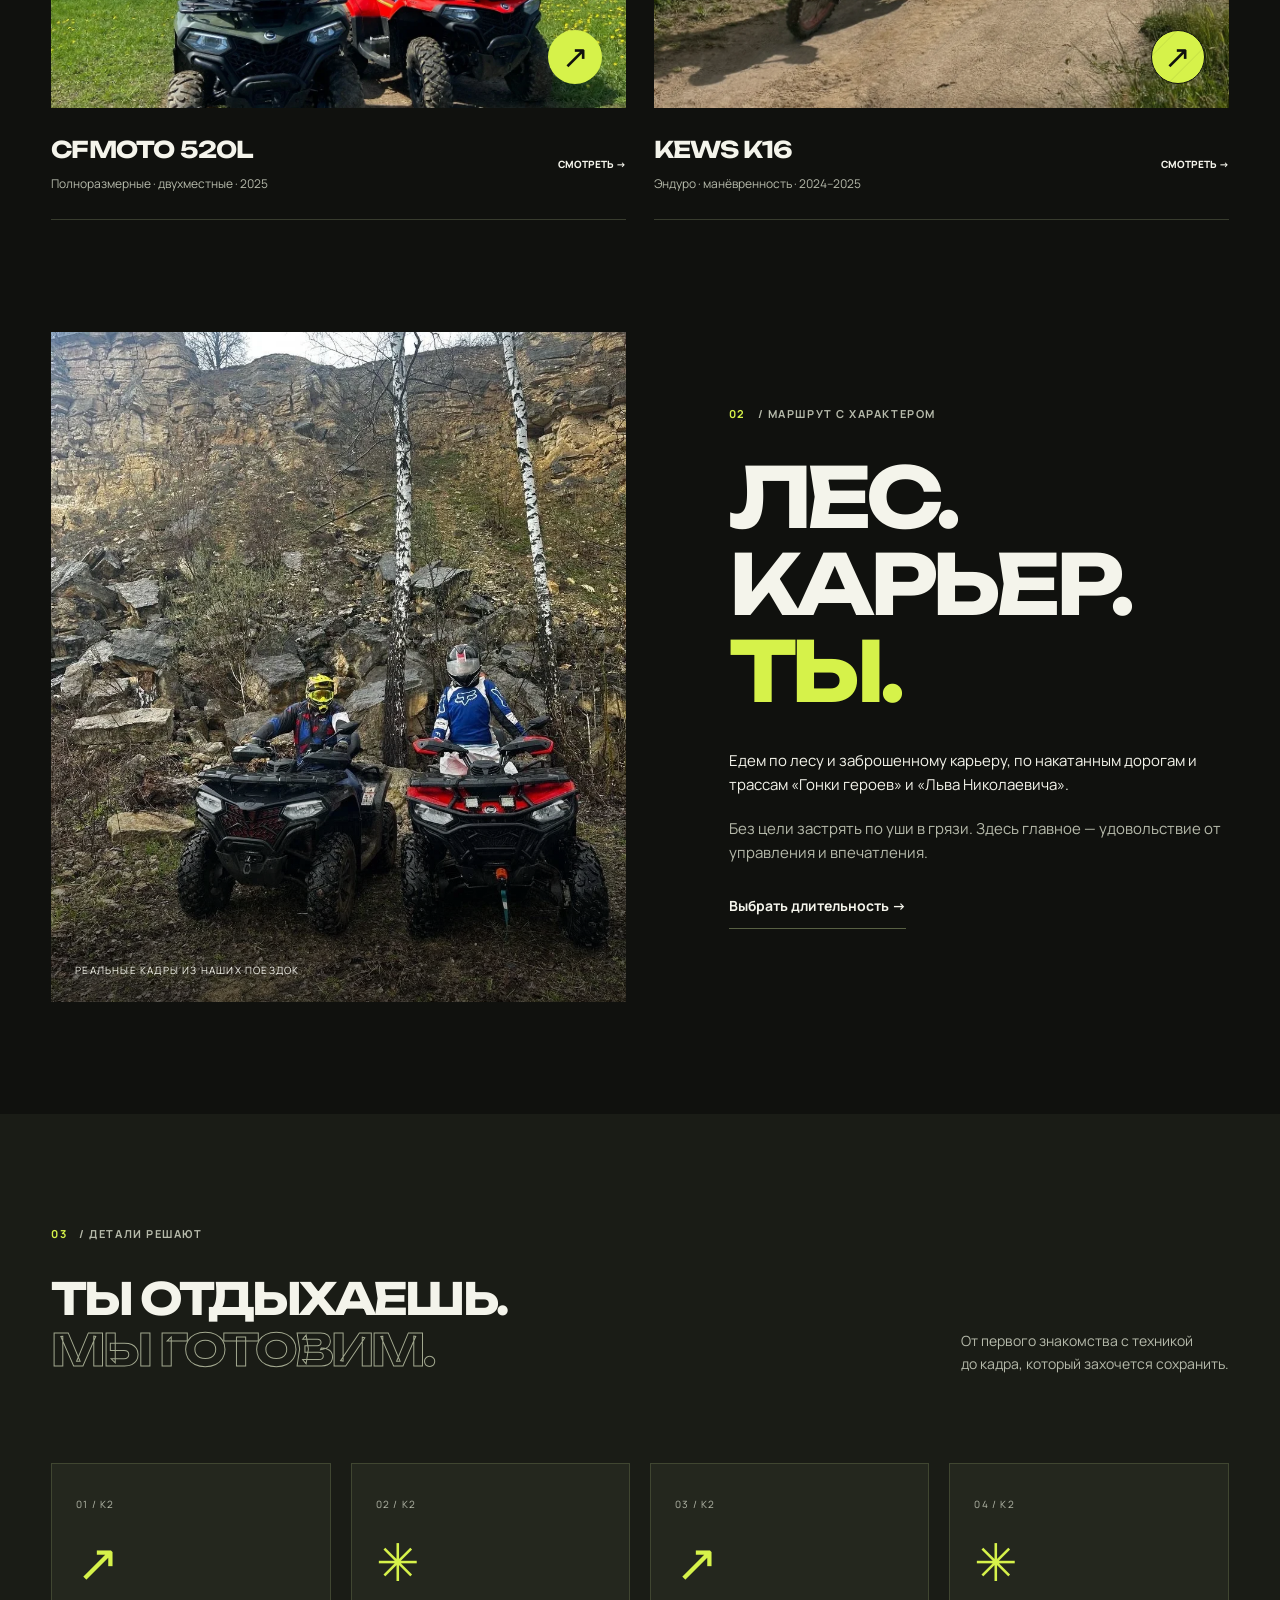
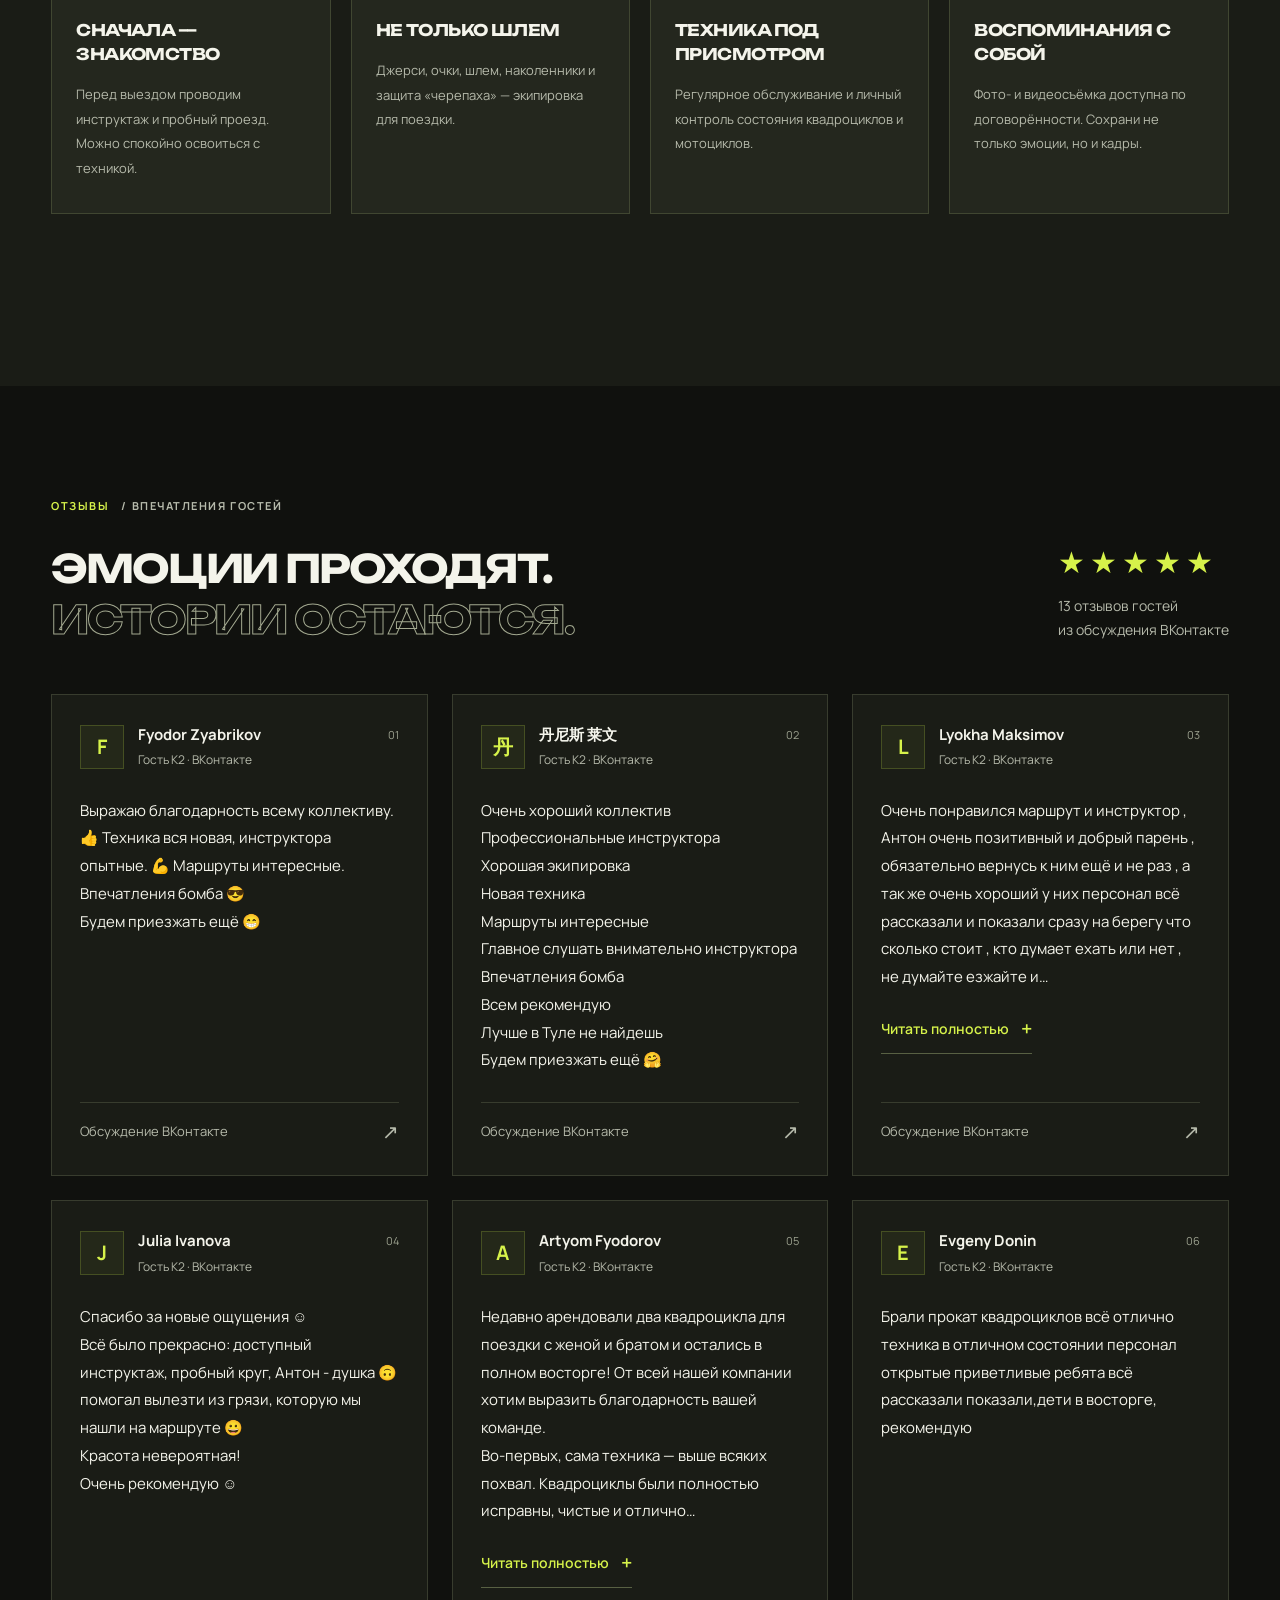
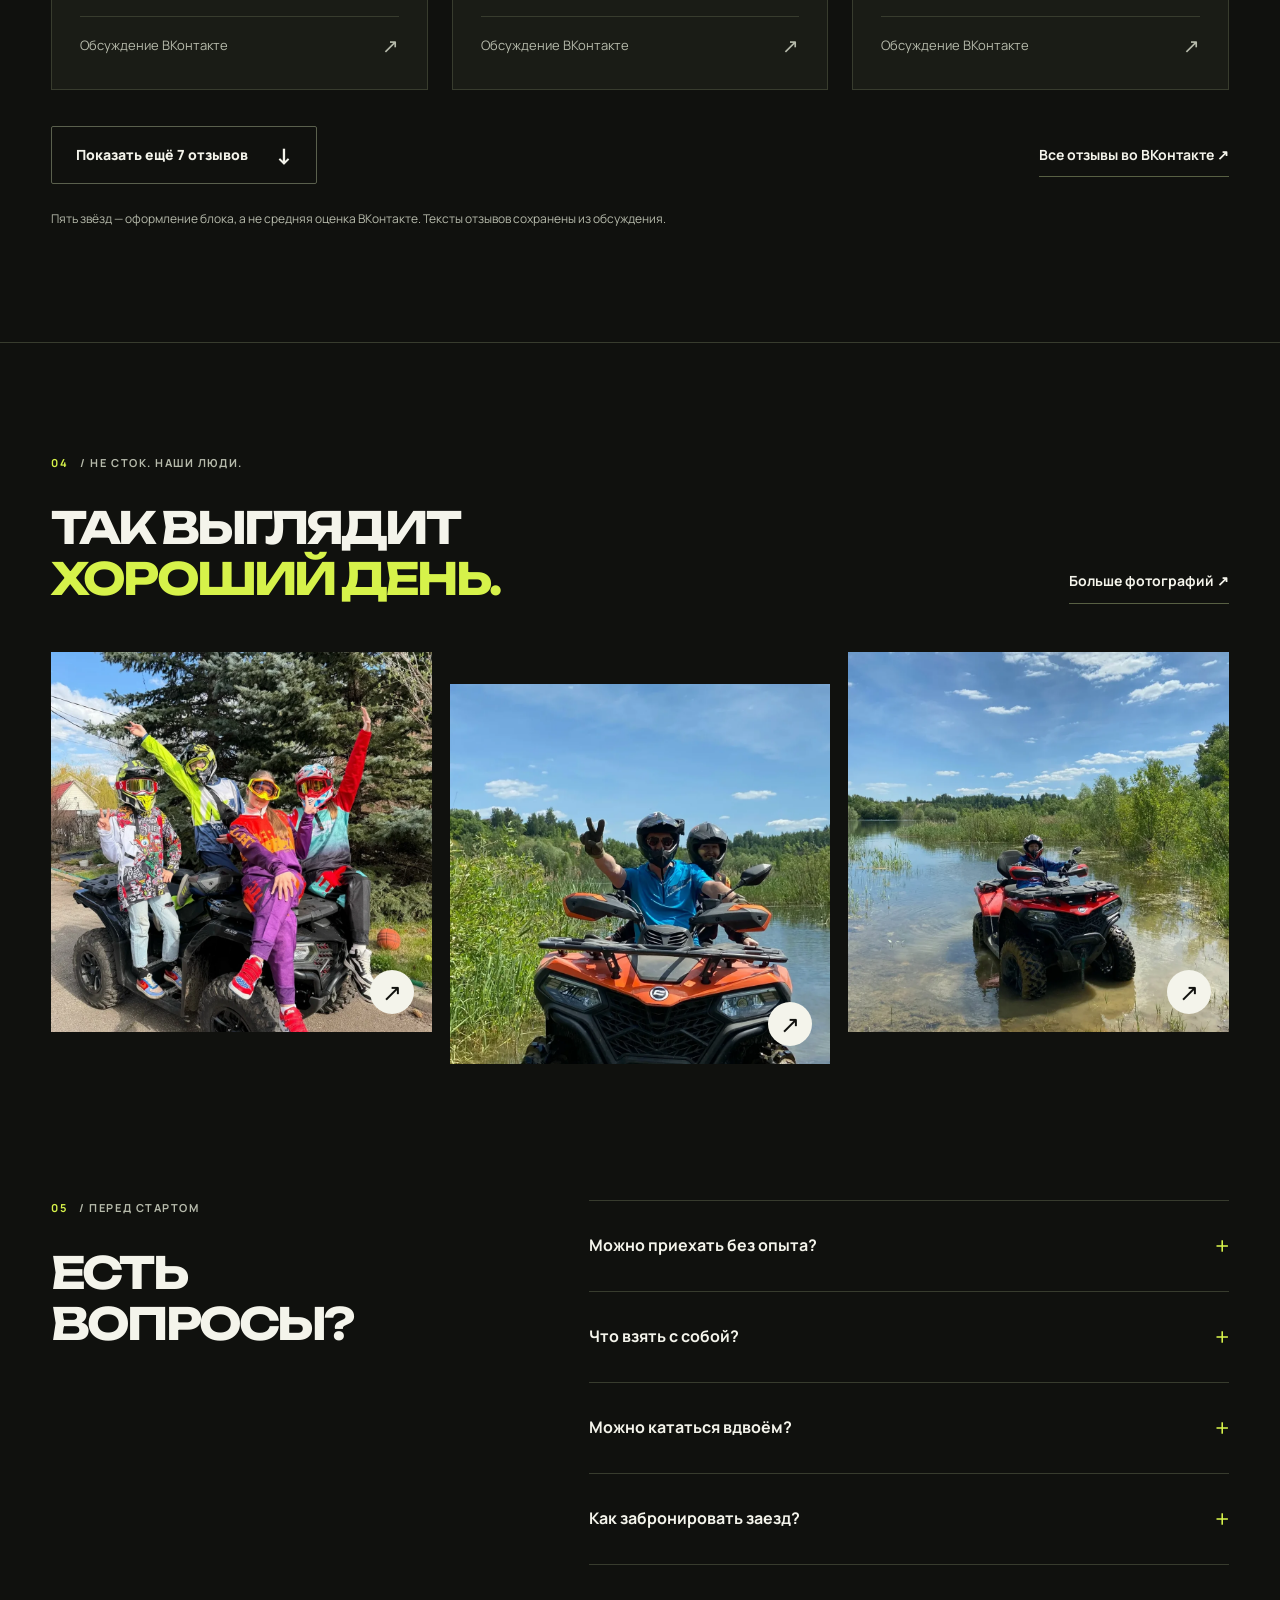
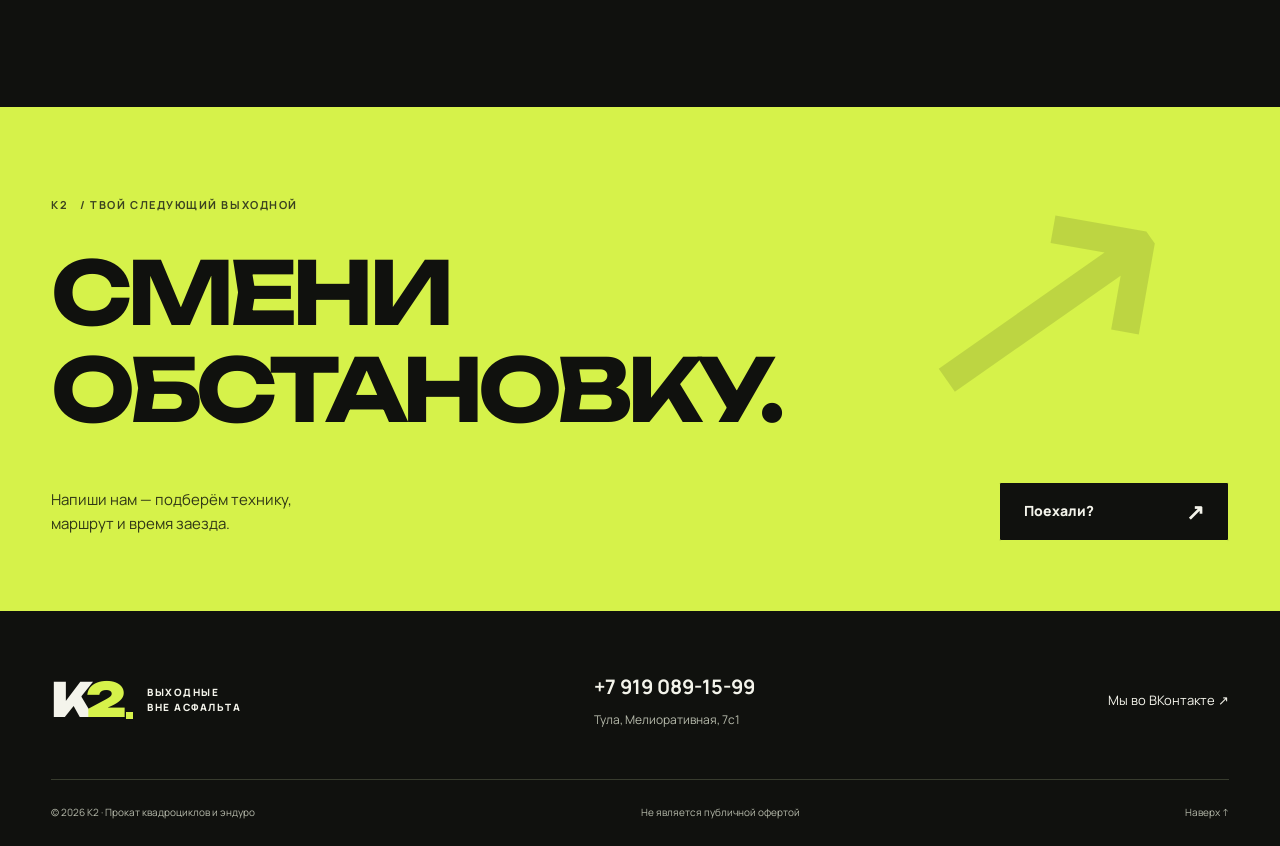
==== commit fd9220f1: "style: move hero photo slightly lower without moving text or buttons" ====
--- a/index.html
+++ b/index.html
@@ -1,5 +1,5 @@
 <!doctype html>
-<html lang="ru"><head><meta charset="utf-8"><meta name="viewport" content="width=device-width, initial-scale=1"><meta name="theme-color" content="#10110e"><title>K2 — прокат квадроциклов и эндуро в Туле</title><meta name="description" content="Квадроциклы CFMOTO 520L и эндуро KEWS K16 в Туле. Лес, карьер, экипировка и инструктаж. Выбери свой формат отдыха с K2."><meta property="og:title" content="K2 — прокат квадроциклов и эндуро в Туле"><meta property="og:description" content="Квадроциклы CFMOTO 520L и эндуро KEWS K16 в Туле. Лес, карьер, экипировка и инструктаж. Выбери свой формат отдыха с K2."><meta property="og:type" content="website"><link rel="icon" href="assets/favicon.svg" type="image/svg+xml"><link rel="stylesheet" href="assets/fonts/fonts.css"><link rel="stylesheet" href="assets/site.css"><script src="assets/site.js" defer></script><link rel="stylesheet" href="assets/home-hero.css?v=6"><script src="assets/home-hero.js?v=4" defer></script><link rel="stylesheet" href="assets/guest-reviews.css?v=1"><script src="assets/guest-reviews.js?v=1" defer></script><link rel="preload" href="assets/img/k2-user-banner-0.svg" as="image"><link rel="preload" href="assets/img/k2-user-banner-1.svg" as="image"><link rel="preload" href="assets/img/k2-user-banner-2.svg" as="image"><link rel="preload" href="assets/img/k2-user-banner-3.svg" as="image"><link rel="preload" href="assets/img/k2-user-banner-4.svg" as="image"><link rel="preload" href="assets/img/k2-user-banner-5.svg" as="image"><link rel="preload" href="assets/img/k2-user-banner-6.svg" as="image"><link rel="preload" href="assets/img/k2-user-banner-7.svg" as="image"><link rel="preload" href="assets/img/k2-user-banner-8.svg" as="image"><link rel="preload" href="assets/img/k2-user-banner-9.svg" as="image"><link rel="preload" href="assets/img/k2-user-banner-10.svg" as="image"><link rel="preload" href="assets/img/k2-user-banner-11.svg" as="image"></head>
+<html lang="ru"><head><meta charset="utf-8"><meta name="viewport" content="width=device-width, initial-scale=1"><meta name="theme-color" content="#10110e"><title>K2 — прокат квадроциклов и эндуро в Туле</title><meta name="description" content="Квадроциклы CFMOTO 520L и эндуро KEWS K16 в Туле. Лес, карьер, экипировка и инструктаж. Выбери свой формат отдыха с K2."><meta property="og:title" content="K2 — прокат квадроциклов и эндуро в Туле"><meta property="og:description" content="Квадроциклы CFMOTO 520L и эндуро KEWS K16 в Туле. Лес, карьер, экипировка и инструктаж. Выбери свой формат отдыха с K2."><meta property="og:type" content="website"><link rel="icon" href="assets/favicon.svg" type="image/svg+xml"><link rel="stylesheet" href="assets/fonts/fonts.css"><link rel="stylesheet" href="assets/site.css"><script src="assets/site.js" defer></script><link rel="stylesheet" href="assets/home-hero.css?v=7"><script src="assets/home-hero.js?v=4" defer></script><link rel="stylesheet" href="assets/guest-reviews.css?v=1"><script src="assets/guest-reviews.js?v=1" defer></script><link rel="preload" href="assets/img/k2-user-banner-0.svg" as="image"><link rel="preload" href="assets/img/k2-user-banner-1.svg" as="image"><link rel="preload" href="assets/img/k2-user-banner-2.svg" as="image"><link rel="preload" href="assets/img/k2-user-banner-3.svg" as="image"><link rel="preload" href="assets/img/k2-user-banner-4.svg" as="image"><link rel="preload" href="assets/img/k2-user-banner-5.svg" as="image"><link rel="preload" href="assets/img/k2-user-banner-6.svg" as="image"><link rel="preload" href="assets/img/k2-user-banner-7.svg" as="image"><link rel="preload" href="assets/img/k2-user-banner-8.svg" as="image"><link rel="preload" href="assets/img/k2-user-banner-9.svg" as="image"><link rel="preload" href="assets/img/k2-user-banner-10.svg" as="image"><link rel="preload" href="assets/img/k2-user-banner-11.svg" as="image"></head>
 <body class="home-restored"><a class="skip" href="#main">К содержанию</a><header class="header"><a class="brand" href="index.html" aria-label="K2 — главная"><span class="brand-mark">K<span>2</span><i></i></span><span class="brand-caption">ПРОКАТ<br>ТУЛА</span></a><nav class="nav" id="navigation" aria-label="Основная навигация"><a href="index.html" aria-current=page>Главная</a><a href="rental.html" >Техника и цены</a><a href="contacts.html" >О нас и контакты</a></nav><a class="header-phone" href="tel:+79190891599">+7 919 089-15-99</a><button class="menu-toggle" aria-expanded="false" aria-controls="navigation" aria-label="Открыть меню"><span></span><span></span></button></header>
 <main id="main">
 <section class="hero hero-fullscreen" id="top"><div class="fullscreen-art" role="img" aria-label="Баннер K2: квадроцикл с райдерами и мотоцикл на бездорожье"><div class="fullscreen-image"><img src="assets/img/k2-user-banner-0.svg" alt="" aria-hidden="true" width="418" height="313" fetchpriority="high"><img src="assets/img/k2-user-banner-1.svg" alt="" aria-hidden="true" width="418" height="313" fetchpriority="high"><img src="assets/img/k2-user-banner-2.svg" alt="" aria-hidden="true" width="418" height="313" fetchpriority="high"><img src="assets/img/k2-user-banner-3.svg" alt="" aria-hidden="true" width="418" height="313" fetchpriority="high"><img src="assets/img/k2-user-banner-4.svg" alt="" aria-hidden="true" width="418" height="313" fetchpriority="high"><img src="assets/img/k2-user-banner-5.svg" alt="" aria-hidden="true" width="418" height="313" fetchpriority="high"><img src="assets/img/k2-user-banner-6.svg" alt="" aria-hidden="true" width="418" height="313" fetchpriority="high"><img src="assets/img/k2-user-banner-7.svg" alt="" aria-hidden="true" width="418" height="313" fetchpriority="high"><img src="assets/img/k2-user-banner-8.svg" alt="" aria-hidden="true" width="418" height="314" fetchpriority="high"><img src="assets/img/k2-user-banner-9.svg" alt="" aria-hidden="true" width="418" height="314" fetchpriority="high"><img src="assets/img/k2-user-banner-10.svg" alt="" aria-hidden="true" width="418" height="314" fetchpriority="high"><img src="assets/img/k2-user-banner-11.svg" alt="" aria-hidden="true" width="418" height="314" fetchpriority="high"></div></div><div class="fullscreen-shade" aria-hidden="true"></div><div class="fullscreen-content"><p class="eyebrow"><span class="status-dot"></span> K2 / ТУЛА / КВАДРОЦИКЛЫ / ЭНДУРО</p><h1 class="fullscreen-title" aria-label="Прокат квадроциклов и эндуро в Туле"><span id="heroType" aria-hidden="true">Заряд энергии и эмоций</span></h1><p class="fullscreen-lead">Прокат квадроциклов CFMOTO 520L<br>и эндуро KEWS K16 в Туле.</p><div class="fullscreen-actions"><a class="button" href="https://vk.me/k2renttula" target="_blank" rel="noopener noreferrer">Записаться <span aria-hidden="true">↗</span></a><a class="button fullscreen-secondary" href="rental.html#prices">Услуги и цены <span aria-hidden="true">→</span></a></div></div><a class="fullscreen-scroll" href="#fleet" aria-label="Перейти к технике">ЛИСТАЙ ВНИЗ ↓</a></section>
--- a/assets/home-hero.css
+++ b/assets/home-hero.css
@@ -4,7 +4,7 @@
 body.home-restored .header-phone{border-left-color:rgba(255,255,255,.2)}
 body.home-restored .hero.hero-fullscreen{display:block;position:relative;isolation:isolate;width:100%;height:100svh;min-height:640px;max-width:none;margin:0;overflow:hidden;background:#17120e;color:var(--ink)}
 .fullscreen-art{position:absolute;inset:0;overflow:hidden;z-index:-3}
-.fullscreen-image{position:absolute;left:50%;top:50%;width:max(100%,177.87234043svh);height:max(100svh,56.22009569vw);transform:translate(-50%,-50%);display:grid;grid-template-columns:repeat(4,minmax(0,1fr));grid-template-rows:313fr 313fr 314fr;gap:0}
+.fullscreen-image{position:absolute;left:50%;top:50%;width:max(100%,177.87234043svh);height:max(100svh,56.22009569vw);transform:translate(-50%,calc(-50% + 16px)) scale(1.05);display:grid;grid-template-columns:repeat(4,minmax(0,1fr));grid-template-rows:313fr 313fr 314fr;gap:0}
 .fullscreen-image img{display:block;width:calc(100% + 1px);height:calc(100% + 1px);max-width:none;object-fit:fill}
 .fullscreen-shade{display:none;background:none}
 .fullscreen-content{position:absolute;left:auto;right:4vw;bottom:clamp(76px,9vh,108px);width:min(42vw,600px);max-width:600px;text-align:right}
@@ -18,6 +18,6 @@
 .fullscreen-scroll{position:absolute;right:4vw;bottom:24px;font-size:10px;letter-spacing:.12em;padding:12px 0;color:#fff;text-shadow:0 1px 5px #000}
 @media(min-width:1920px){.fullscreen-content{right:max(4vw,calc((100vw - 1545px)/2))}}
 @media(max-width:1150px){.fullscreen-content{width:48vw;max-width:600px}.hero.hero-fullscreen h1.fullscreen-title{font-size:clamp(27px,3.2vw,36px)}.fullscreen-actions{gap:12px}.fullscreen-actions .button{padding:16px 20px;font-size:13px;gap:20px}}
-@media(max-width:760px){body.home-restored .header{height:80px}body.home-restored .nav{background:rgba(16,17,14,.99)}body.home-restored .hero.hero-fullscreen{height:100svh;min-height:660px}.fullscreen-image{left:70%;transform:translate(-70%,-50%)}.fullscreen-content{left:auto;right:22px;bottom:72px;width:calc(100% - 44px);max-width:480px}.hero-fullscreen .eyebrow{font-size:9px;letter-spacing:.06em;gap:9px;margin-bottom:14px}.hero.hero-fullscreen h1.fullscreen-title{font-size:clamp(23px,6vw,33px);line-height:1.4;min-height:2.8em;letter-spacing:-.05em}.fullscreen-lead{font-size:15px;line-height:1.7;margin-top:17px}.fullscreen-actions{gap:12px;margin-top:24px}.fullscreen-actions .button{font-size:12px;padding:15px 19px;min-height:52px;gap:20px}.fullscreen-scroll{right:22px;bottom:18px;font-size:9px}}
+@media(max-width:760px){body.home-restored .header{height:80px}body.home-restored .nav{background:rgba(16,17,14,.99)}body.home-restored .hero.hero-fullscreen{height:100svh;min-height:660px}.fullscreen-image{left:70%;transform:translate(-70%,calc(-50% + 16px)) scale(1.05);transform-origin:70% 50%}.fullscreen-content{left:auto;right:22px;bottom:72px;width:calc(100% - 44px);max-width:480px}.hero-fullscreen .eyebrow{font-size:9px;letter-spacing:.06em;gap:9px;margin-bottom:14px}.hero.hero-fullscreen h1.fullscreen-title{font-size:clamp(23px,6vw,33px);line-height:1.4;min-height:2.8em;letter-spacing:-.05em}.fullscreen-lead{font-size:15px;line-height:1.7;margin-top:17px}.fullscreen-actions{gap:12px;margin-top:24px}.fullscreen-actions .button{font-size:12px;padding:15px 19px;min-height:52px;gap:20px}.fullscreen-scroll{right:22px;bottom:18px;font-size:9px}}
 @media(max-width:360px){.hero-fullscreen .eyebrow{font-size:8px;letter-spacing:.04em}.hero.hero-fullscreen h1.fullscreen-title{font-size:22px}.fullscreen-actions{gap:10px}.fullscreen-actions .button{font-size:11px;padding:14px 16px;gap:15px}.fullscreen-lead{font-size:14px}.fullscreen-content{bottom:62px}}
 @media(prefers-reduced-motion:reduce){body.home-restored .header{transition:none}}
